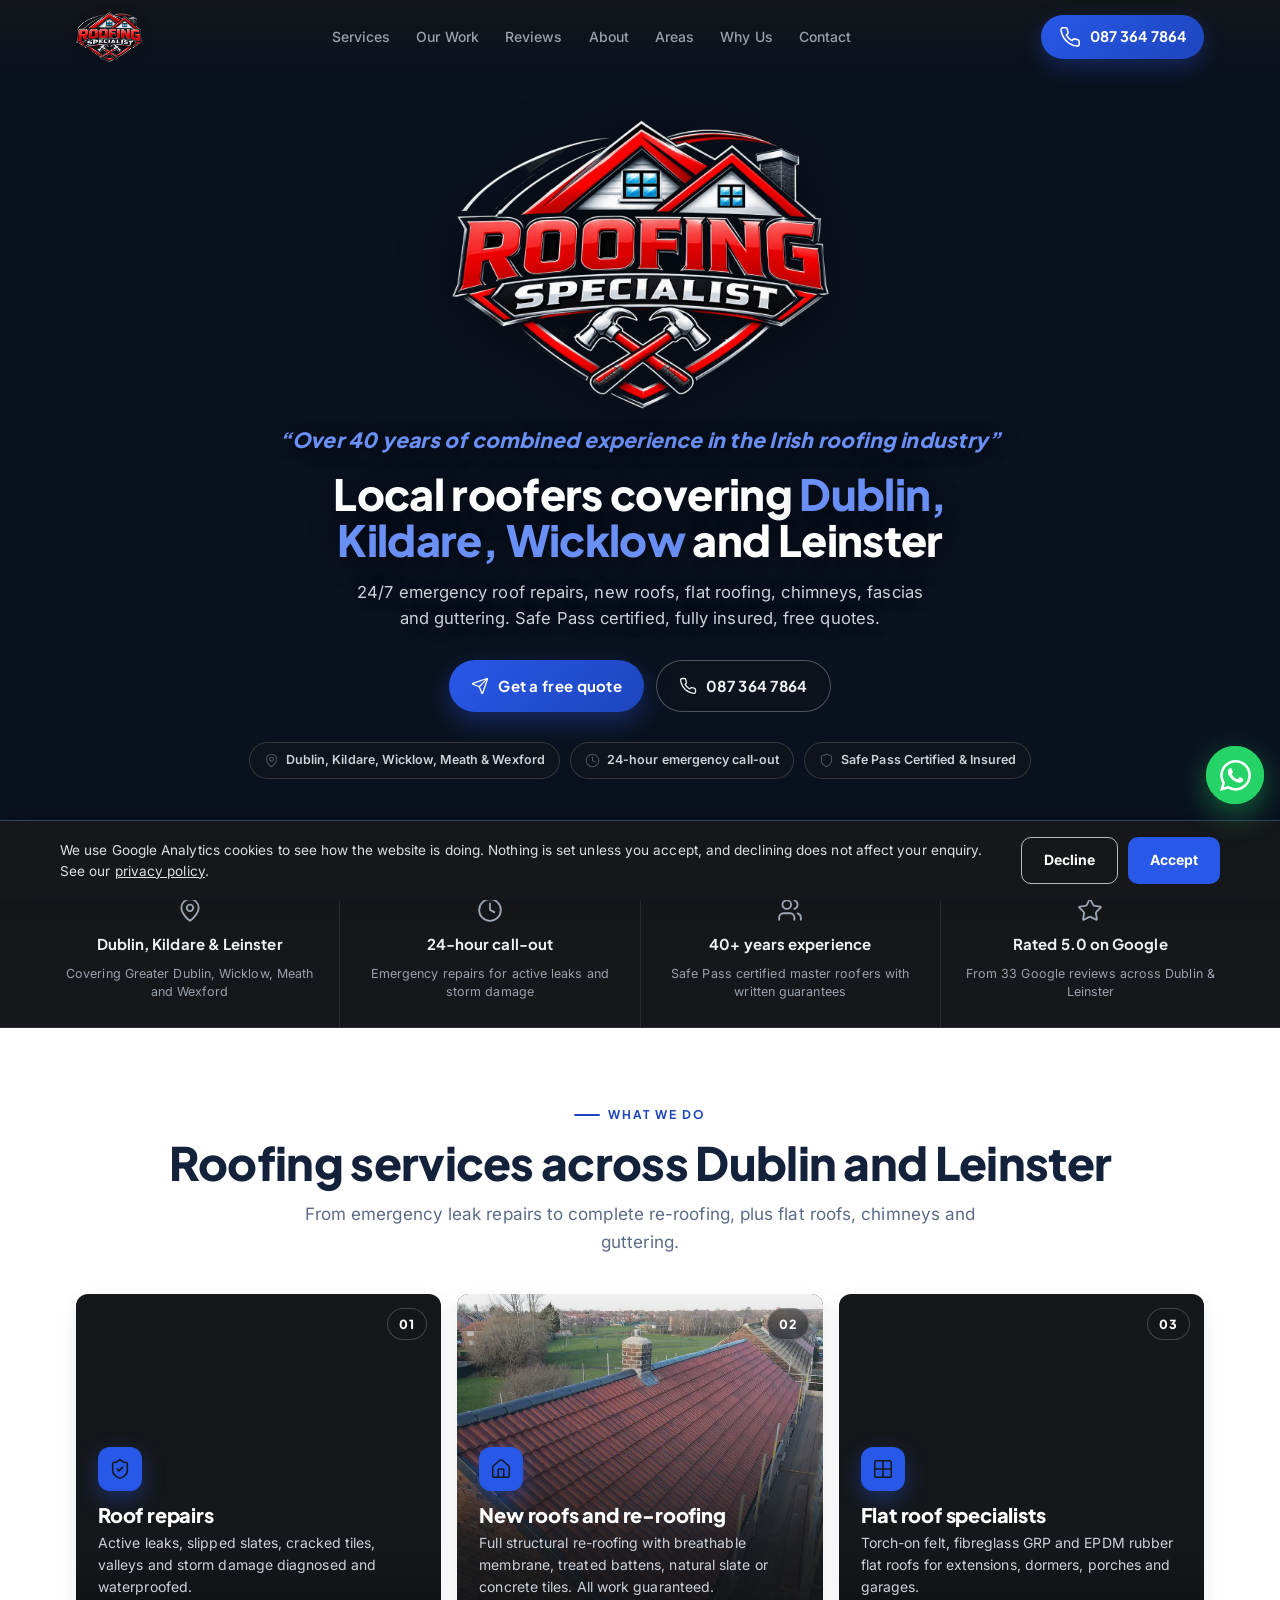
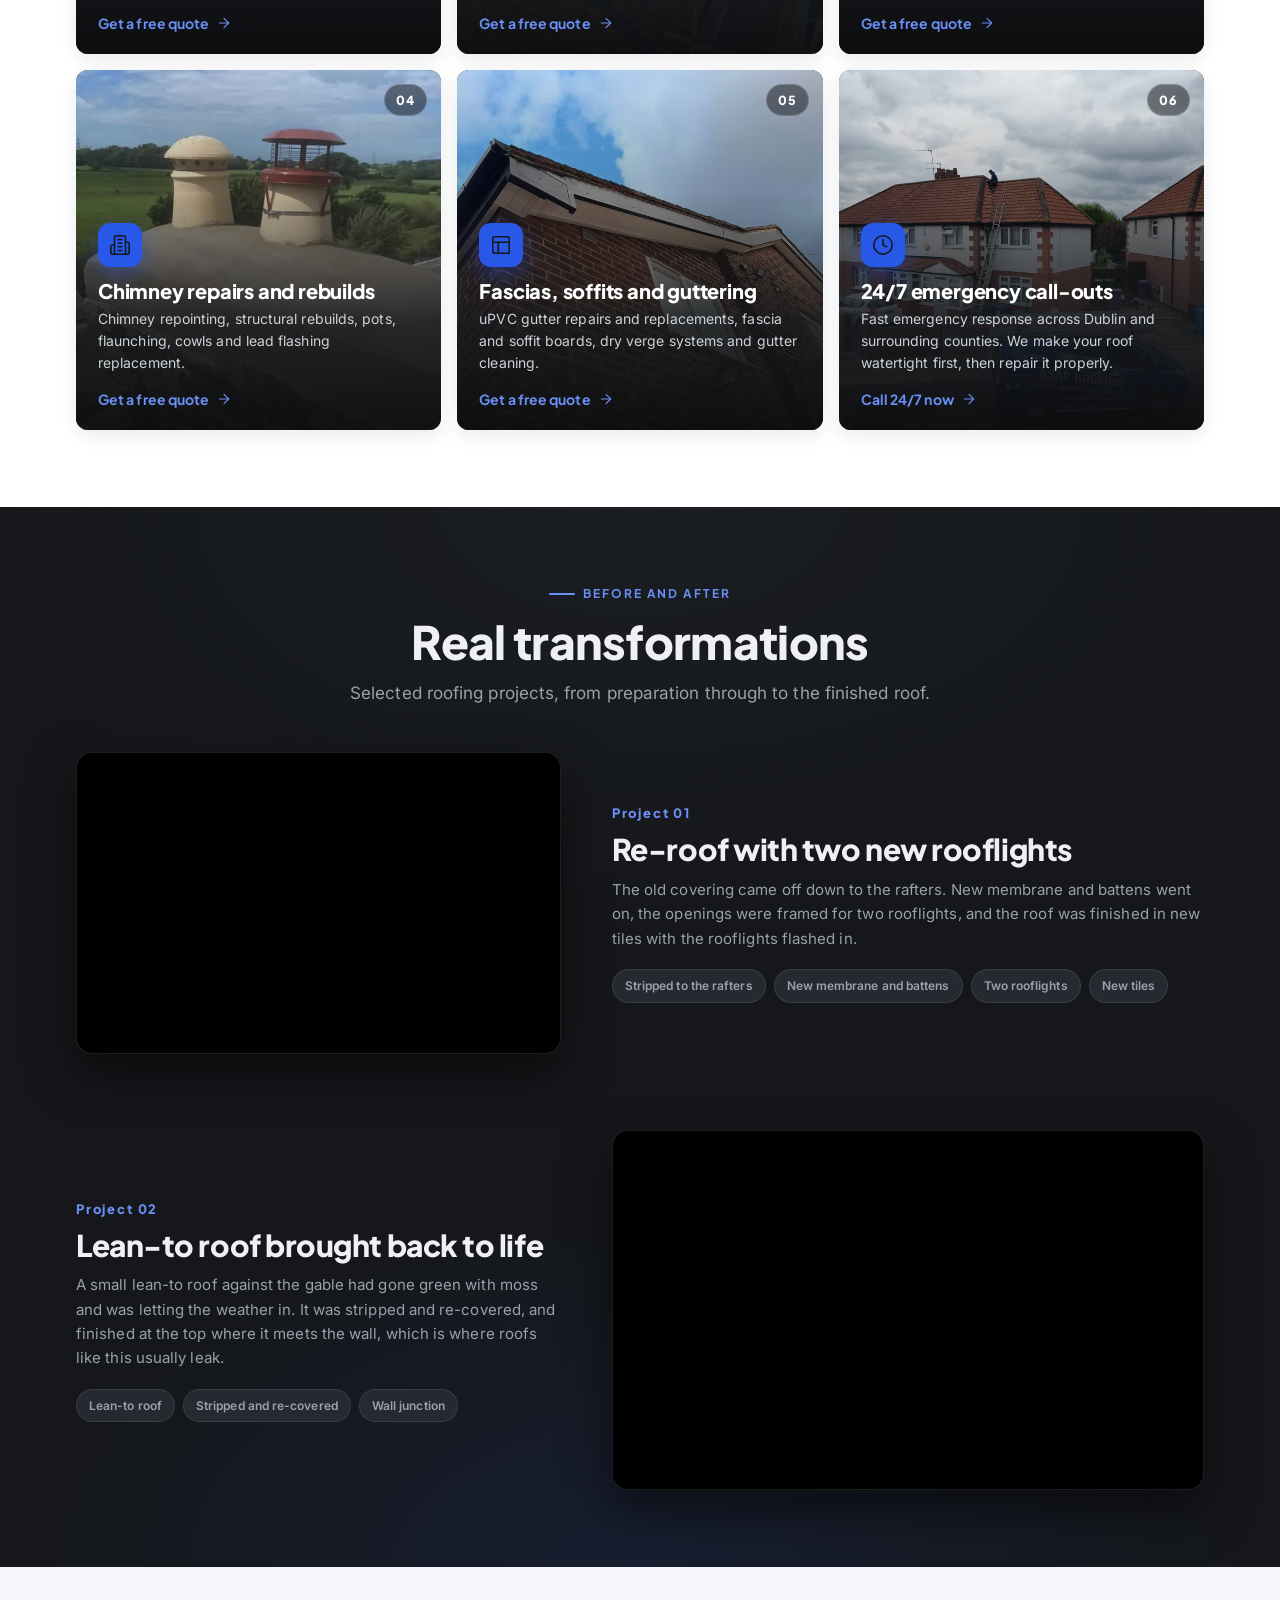
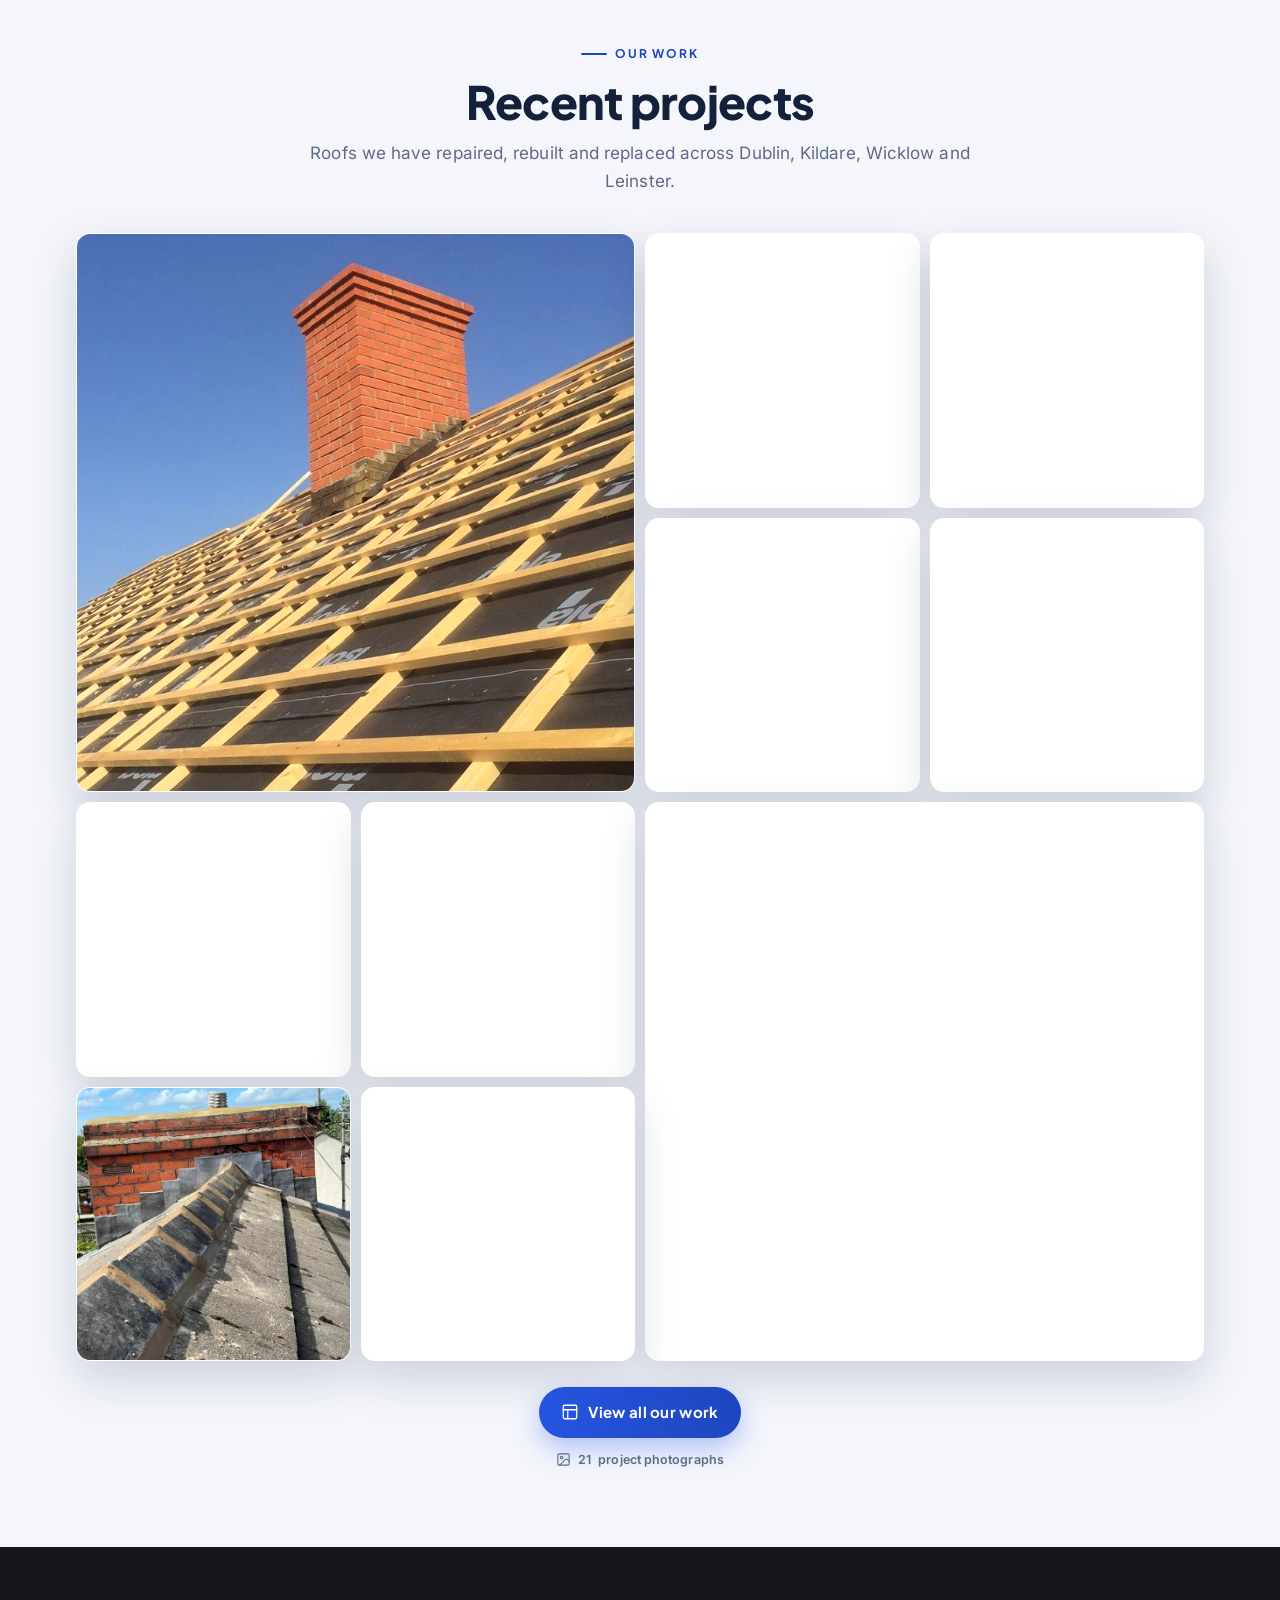
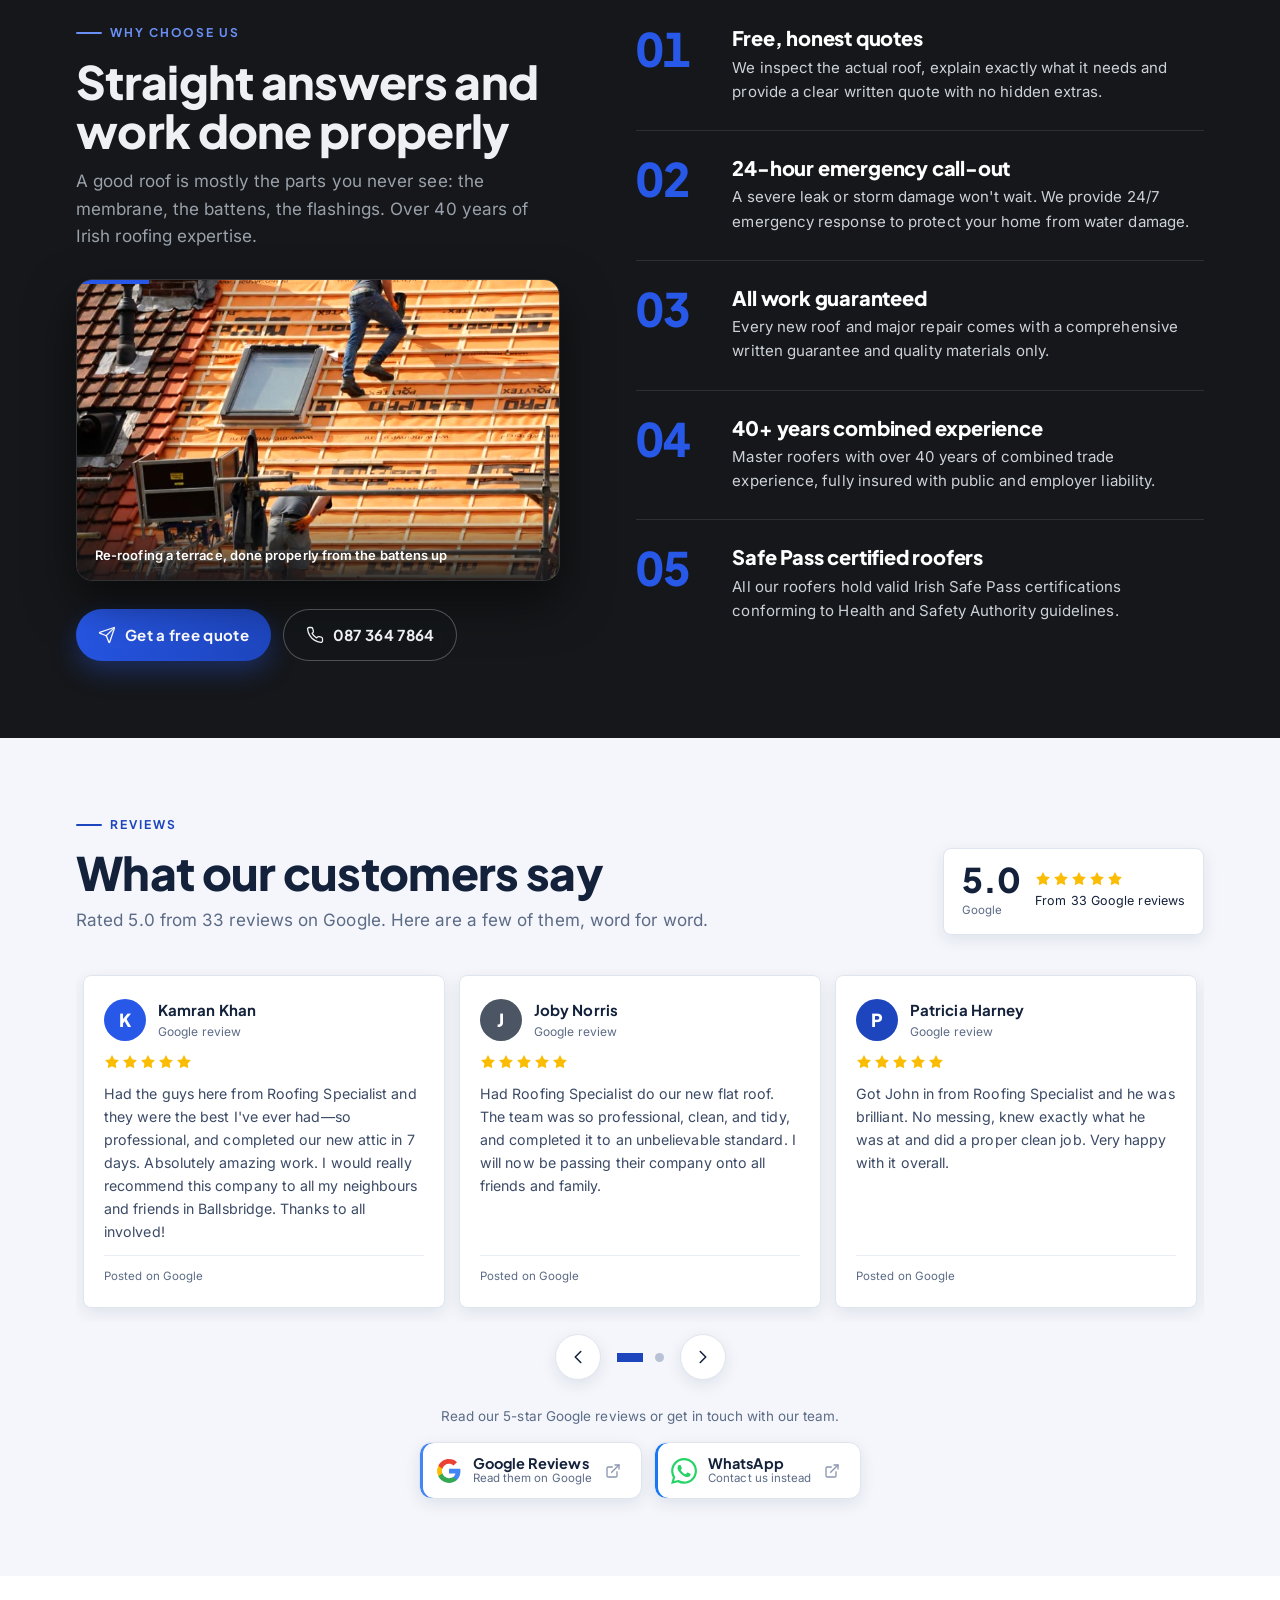
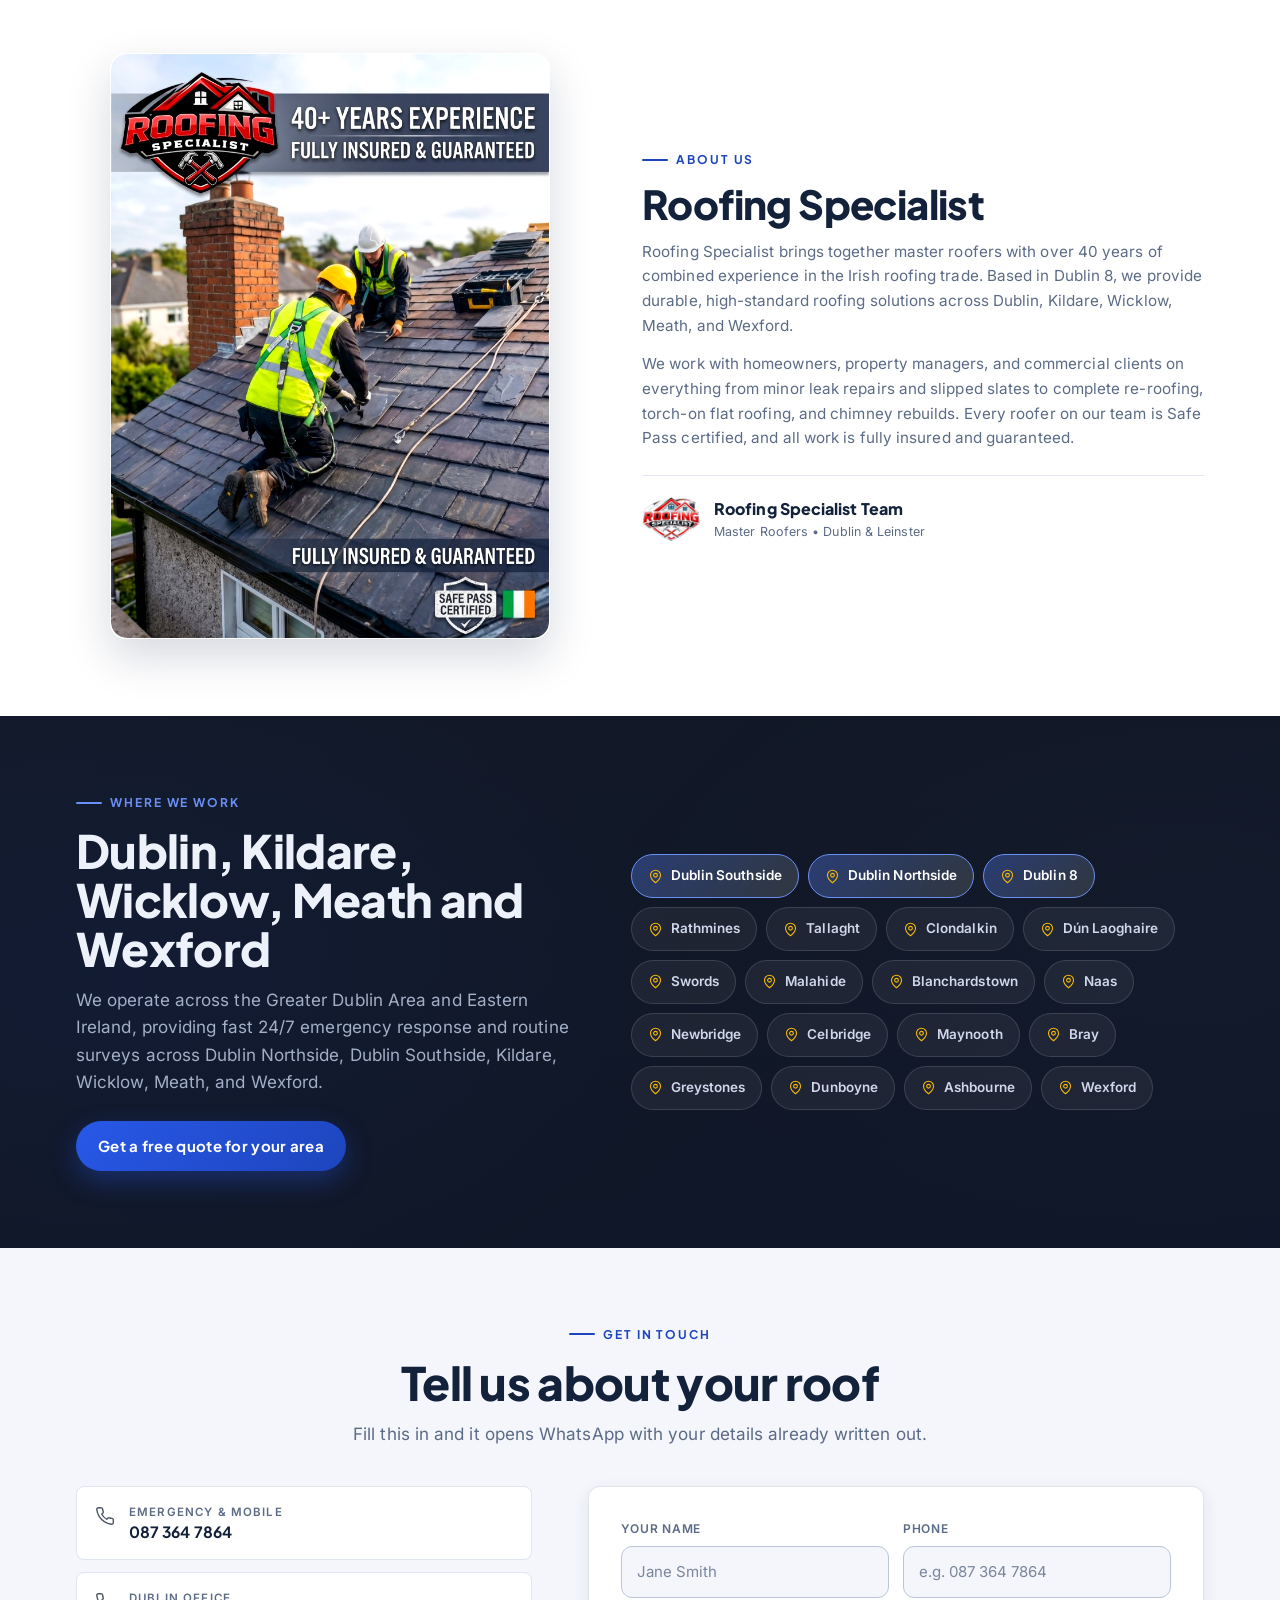
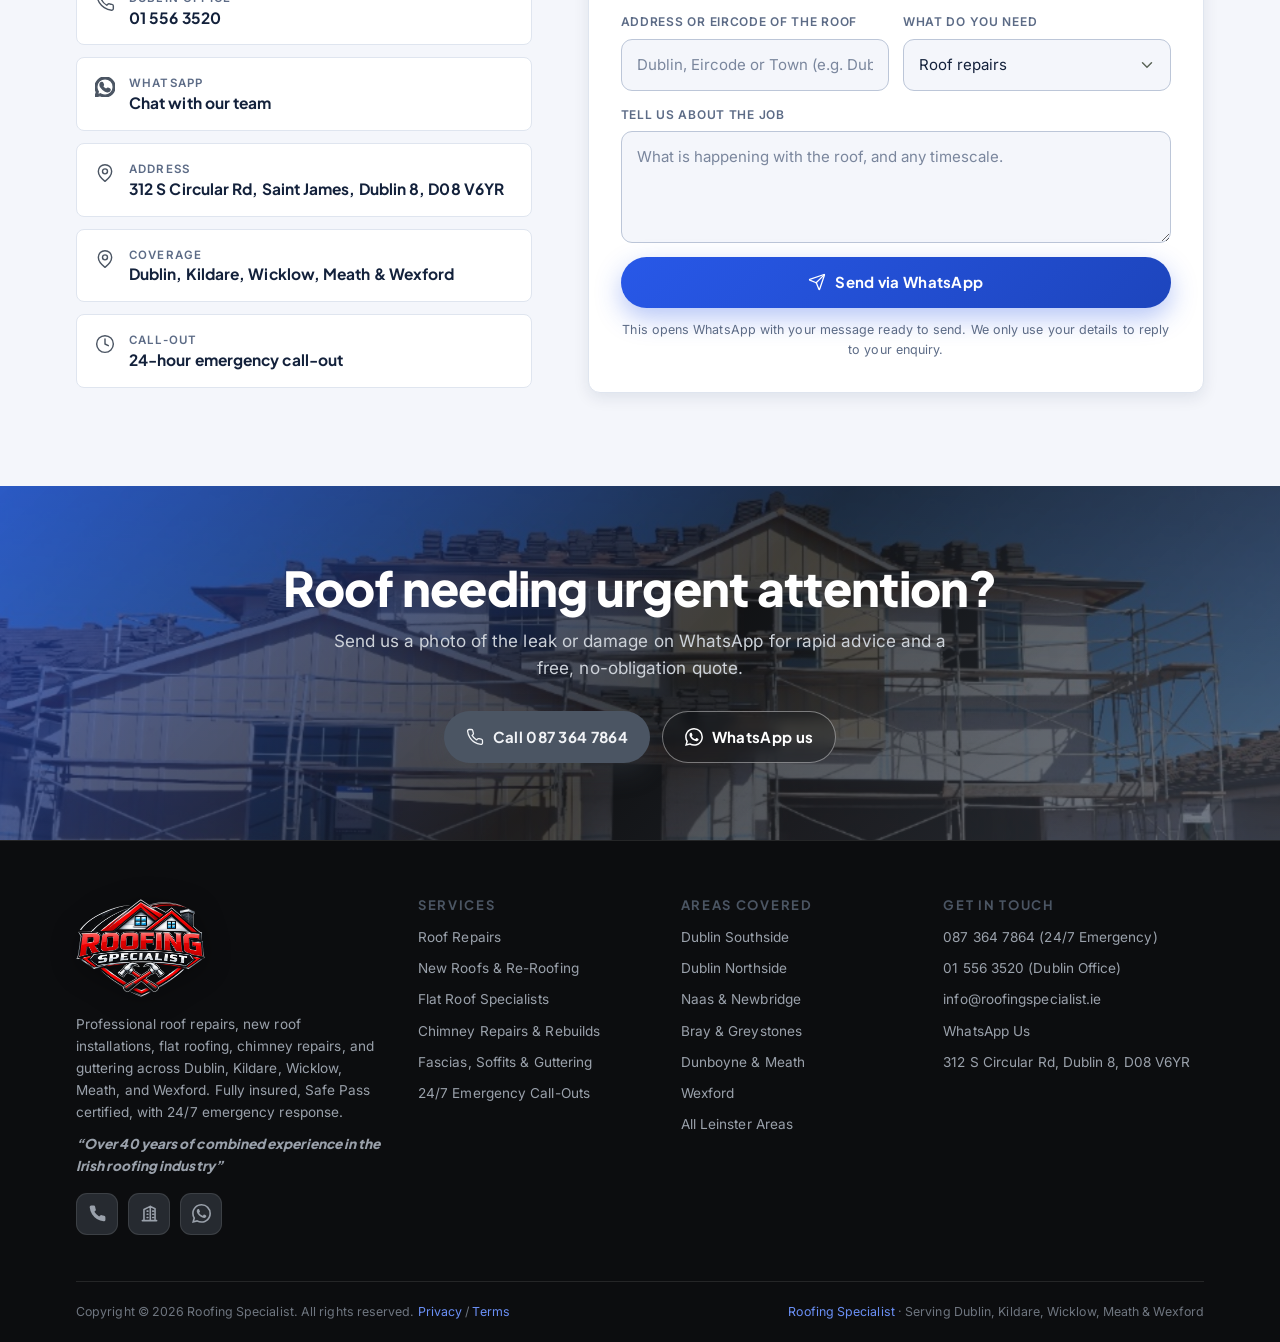
==== index.html @ b38e5191 "Add files via upload" ====
<html lang="en-IE"><head>
<meta charset="utf-8">
<meta name="viewport" content="width=device-width, initial-scale=1, viewport-fit=cover">
<title>Roofing Specialist Dublin | Roof Repairs, New & Flat Roofs</title>
<meta name="description" content="Roof repairs, new roofs, flat roofing, and chimneys across Dublin and Leinster. 40+ years experience, Safe Pass certified, free quotes. Call 087 364 7864.">
<meta name="robots" content="index, follow">
<meta name="theme-color" content="#15171A">
<meta name="google-site-verification" content="WDCz5H9_4LVRFk7VMN2KRgXYoC8ofV5WONyjoJEjgBU">
<link rel="canonical" href="https://roofingspecialist.ie/">
<link rel="icon" type="image/png" href="./images/logo.png">
<link rel="apple-touch-icon" href="./images/logo.png">
<link rel="preload" as="image" href="./images/logo.png" fetchpriority="high">
<meta property="og:type" content="website">
<meta property="og:site_name" content="Roofing Specialist">
<meta property="og:locale" content="en_IE">
<meta property="og:title" content="Roofing Specialist Dublin | Roof Repairs, New & Flat Roofs">
<meta property="og:description" content="Roof repairs, new roofs, flat roofing, and chimneys across Dublin and Leinster. 40+ years experience, Safe Pass certified, free quotes. Call 087 364 7864.">
<meta property="og:url" content="https://roofingspecialist.ie/">
<meta property="og:image" content="https://roofingspecialist.ie/images/drone-roof-check.jpg">
<meta property="og:image:width" content="1200">
<meta property="og:image:height" content="630">
<meta property="og:image:alt" content="Roofing Specialist roof inspection and drone roof check in Dublin">
<meta name="twitter:card" content="summary_large_image">
<meta name="twitter:title" content="Roofing Specialist Dublin | Roof Repairs, New & Flat Roofs">
<meta name="twitter:description" content="Roof repairs, new roofs, flat roofing, and chimneys across Dublin and Leinster. 40+ years experience, Safe Pass certified, free quotes. Call 087 364 7864.">
<meta name="twitter:image" content="https://roofingspecialist.ie/images/drone-roof-check.jpg">
<meta name="twitter:image:alt" content="Roofing Specialist roof inspection and drone roof check in Dublin">
<link rel="preconnect" href="https://fonts.googleapis.com">
<link rel="preconnect" href="https://fonts.gstatic.com" crossorigin="">
<link href="./styles/css2.css" rel="stylesheet">
<link rel="stylesheet" href="./styles/site.css">
<script type="application/ld+json">{"@context":"https://schema.org","@graph":[{"@type":"RoofingContractor","@id":"https://roofingspecialist.ie/#business","name":"Roofing Specialist","url":"https://roofingspecialist.ie/","telephone":"+353873647864","image":"https://roofingspecialist.ie/images/drone-roof-check.jpg","logo":"https://roofingspecialist.ie/images/logo.png","slogan":"Over 40 years of combined experience in the Irish roofing industry","address":{"@type":"PostalAddress","streetAddress":"312 S Circular Rd, Saint James","addressLocality":"Dublin 8","postalCode":"D08 V6YR","addressRegion":"Co. Dublin","addressCountry":"IE"},"geo":{"@type":"GeoCoordinates","latitude":"53.3344","longitude":"-6.2917"},"priceRange":"€€","areaServed":[{"@type":"City","name":"Dublin"},{"@type":"City","name":"Dublin Southside"},{"@type":"City","name":"Dublin Northside"},{"@type":"City","name":"Dublin 8"},{"@type":"City","name":"Rathmines"},{"@type":"City","name":"Tallaght"},{"@type":"City","name":"Clondalkin"},{"@type":"City","name":"Dún Laoghaire"},{"@type":"City","name":"Swords"},{"@type":"City","name":"Malahide"},{"@type":"City","name":"Blanchardstown"},{"@type":"City","name":"Naas"},{"@type":"City","name":"Newbridge"},{"@type":"City","name":"Celbridge"},{"@type":"City","name":"Maynooth"},{"@type":"City","name":"Leixlip"},{"@type":"City","name":"Bray"},{"@type":"City","name":"Greystones"},{"@type":"City","name":"Delgany"},{"@type":"City","name":"Dunboyne"},{"@type":"City","name":"Ashbourne"},{"@type":"City","name":"Wexford"},{"@type":"AdministrativeArea","name":"Leinster"}],"contactPoint":[{"@type":"ContactPoint","telephone":"+353873647864","contactType":"emergency service","areaServed":"IE","availableLanguage":"English"},{"@type":"ContactPoint","telephone":"+35315563520","contactType":"customer service","areaServed":"IE","availableLanguage":"English"}],"openingHours":"Mo-Su 00:00-23:59","aggregateRating":{"@type":"AggregateRating","ratingValue":"5.0","reviewCount":33,"bestRating":"5","worstRating":"1"},"hasOfferCatalog":{"@type":"OfferCatalog","name":"Roofing Services","itemListElement":[{"@type":"Offer","itemOffered":{"@type":"Service","name":"Roof Repairs","description":"24/7 emergency roof repairs, leak detection, slipped tiles and slates, storm damage repair across Dublin and Leinster."}},{"@type":"Offer","itemOffered":{"@type":"Service","name":"New Roofs & Re-Roofing","description":"Complete new roof installations and full re-roofing with breathable membrane, treated battens, slate, and tiles."}},{"@type":"Offer","itemOffered":{"@type":"Service","name":"Flat Roof Specialists","description":"Torch-on felt, fibreglass GRP, and EPDM rubber roofing for home extensions, dormers, porches, and garages."}},{"@type":"Offer","itemOffered":{"@type":"Service","name":"Chimney Repairs & Rebuilds","description":"Chimney stack repointing, structural rebuilds, flaunching, new pots, cowls, and lead flashing replacement."}},{"@type":"Offer","itemOffered":{"@type":"Service","name":"Fascias, Soffits & Guttering","description":"uPVC fascia and soffit replacement, gutter installation and repairs, downpipes, and dry verge systems."}},{"@type":"Offer","itemOffered":{"@type":"Service","name":"24/7 Emergency Roof Call-Outs","description":"Immediate rapid response for active roof leaks and severe storm damage across Dublin, Kildare, Wicklow, Meath, and Wexford."}}]}},{"@type":"WebSite","@id":"https://roofingspecialist.ie/#website","url":"https://roofingspecialist.ie/","name":"Roofing Specialist","publisher":{"@id":"https://roofingspecialist.ie/#business"}},{"@type":"WebPage","@id":"https://roofingspecialist.ie/#webpage","url":"https://roofingspecialist.ie/","name":"Roofing Specialist Dublin | Roof Repairs, New & Flat Roofs","isPartOf":{"@id":"https://roofingspecialist.ie/#website"},"about":{"@id":"https://roofingspecialist.ie/#business"},"inLanguage":"en-IE"}]}</script>
<style>.cc{position:fixed;left:0;right:0;bottom:0;z-index:90;background:var(--ink,#15171A);color:#fff;border-top:1px solid rgba(106,143,245,.32);box-shadow:0 -10px 30px rgba(8,15,26,.35);padding:16px 20px calc(16px + env(safe-area-inset-bottom))}.cc[hidden]{display:none!important}.cc-in{max-width:1160px;margin-inline:auto;display:flex;align-items:center;gap:16px 22px;flex-wrap:wrap}.cc p{color:rgba(255,255,255,.86);font-size:13.6px;line-height:1.55;flex:1 1 320px;margin:0}.cc a{color:inherit;text-decoration:underline}.cc-btns{display:flex;gap:10px;flex:0 0 auto}.cc-btn{font:inherit;font-weight:700;font-size:14px;padding:11px 22px;min-height:44px;border-radius:10px;cursor:pointer;white-space:nowrap;border:0}.cc-yes{background:var(--brand,#2858E8);color:#fff}.cc-no{background:transparent;color:#fff;border:1.5px solid rgba(255,255,255,.7)}.cc-btn:focus-visible{outline:2px solid var(--brand-lt,#6A8FF5);outline-offset:2px}body.cc-open .wa{bottom:calc(var(--cc-h,120px) + 16px)}@media(max-width:600px){.cc-btns{width:100%}.cc-btn{flex:1 1 0}}</style></head>
<body>

<header class="nav solid" id="nav">
  <div class="nav-in">
    <a class="brand" href="./index.html" aria-label="Roofing Specialist home">
      <span class="logo-mark" style="background-image:url('./images/logo.png')" role="img" aria-label="Roofing Specialist logo"></span>
    </a>
    <nav class="nav-links" aria-label="Primary">
      <a href="#services">Services</a>
      <a href="#gallery">Our Work</a>
      <a href="#reviews">Reviews</a>
      <a href="#about">About</a>
      <a href="#areas">Areas</a>
      <a href="#why-us">Why Us</a>
      <a href="#contact">Contact</a>
    </nav>
    <div class="nav-cta">
      <a class="nav-call" href="tel:+353873647864" data-track="call"><svg class="icon" viewBox="0 0 24 24" aria-hidden="true"><path d="M22 16.92v3a2 2 0 0 1-2.18 2 19.79 19.79 0 0 1-8.63-3.07 19.5 19.5 0 0 1-6-6 19.79 19.79 0 0 1-3.07-8.67A2 2 0 0 1 4.11 2h3a2 2 0 0 1 2 1.72 12.84 12.84 0 0 0 .7 2.81 2 2 0 0 1-.45 2.11L8.09 9.91a16 16 0 0 0 6 6l1.27-1.27a2 2 0 0 1 2.11-.45 12.84 12.84 0 0 0 2.81.7A2 2 0 0 1 22 16.92z" /></svg><span class="lbl">087 364 7864</span></a>
      <button class="burger" id="burger" aria-label="Open menu" aria-expanded="false"><svg class="icon" viewBox="0 0 24 24" aria-hidden="true"><path d="M4 6h16" /><path d="M4 12h16" /><path d="M4 18h16" /></svg></button>
    </div>
  </div>
</header>

<div class="drawer" id="drawer" role="dialog" aria-modal="true" aria-label="Menu">
  <div class="drawer-top">
    <a class="brand" href="./index.html"><span class="logo-mark" style="background-image:url('./images/logo.png')" aria-hidden="true"></span></a>
    <button class="burger" id="closeDrawer" aria-label="Close menu" style="display:flex"><svg class="icon" viewBox="0 0 24 24" aria-hidden="true"><path d="M18 6 6 18" /><path d="m6 6 12 12" /></svg></button>
  </div>
  <nav aria-label="Mobile">
    <a href="#services">Services <svg class="icon" viewBox="0 0 24 24" aria-hidden="true"><path d="M5 12h14" /><path d="m12 5 7 7-7 7" /></svg></a>
    <a href="#gallery">Our Work <svg class="icon" viewBox="0 0 24 24" aria-hidden="true"><path d="M5 12h14" /><path d="m12 5 7 7-7 7" /></svg></a>
    <a href="#reviews">Reviews <svg class="icon" viewBox="0 0 24 24" aria-hidden="true"><path d="M5 12h14" /><path d="m12 5 7 7-7 7" /></svg></a>
    <a href="#about">About <svg class="icon" viewBox="0 0 24 24" aria-hidden="true"><path d="M5 12h14" /><path d="m12 5 7 7-7 7" /></svg></a>
    <a href="#areas">Areas <svg class="icon" viewBox="0 0 24 24" aria-hidden="true"><path d="M5 12h14" /><path d="m12 5 7 7-7 7" /></svg></a>
    <a href="#why-us">Why Us <svg class="icon" viewBox="0 0 24 24" aria-hidden="true"><path d="M5 12h14" /><path d="m12 5 7 7-7 7" /></svg></a>
    <a href="#contact">Contact <svg class="icon" viewBox="0 0 24 24" aria-hidden="true"><path d="M5 12h14" /><path d="m12 5 7 7-7 7" /></svg></a>
  </nav>
  <div class="drawer-foot">
    <a class="btn btn-primary btn-block" href="tel:+353873647864" data-track="call"><svg class="icon" viewBox="0 0 24 24" aria-hidden="true"><path d="M22 16.92v3a2 2 0 0 1-2.18 2 19.79 19.79 0 0 1-8.63-3.07 19.5 19.5 0 0 1-6-6 19.79 19.79 0 0 1-3.07-8.67A2 2 0 0 1 4.11 2h3a2 2 0 0 1 2 1.72 12.84 12.84 0 0 0 .7 2.81 2 2 0 0 1-.45 2.11L8.09 9.91a16 16 0 0 0 6 6l1.27-1.27a2 2 0 0 1 2.11-.45 12.84 12.84 0 0 0 2.81.7A2 2 0 0 1 22 16.92z" /></svg>Call 087 364 7864</a>
    <a class="btn btn-ghost btn-block" href="https://wa.me/353873647864?text=Hi%2C%20I%20found%20you%20on%20roofingspecialist.ie%20and%20would%20like%20a%20quote." target="_blank" rel="noopener">Message on WhatsApp</a>
  </div>
</div>

<section class="hero s-dark" id="top">

  <div class="hero-media" id="heroMedia">
    <video id="heroVideo" class="hero-video" src="./images/hero-video-main.mp4" autoplay loop muted playsinline preload="auto" aria-label="Roofing Specialist roof inspection in Dublin" style="position: absolute; inset: 0; width: 100%; height: 100%; object-fit: cover; object-position: center; z-index: 0; opacity: 1; display: block; background-color: #0b1220;">
      <source src="./images/hero-video-main.mp4" type="video/mp4">
    </video>
  </div>
  <div class="hero-scrim"></div>

  <div class="hero-in">
    <span class="hero-logo logo-mark" style="background-image:url('./images/logo.png')" role="img" aria-label="Roofing Specialist"></span>
    <p class="hero-slogan">“Over 40 years of combined experience in the Irish roofing industry”</p>
    <h1>Local roofers covering <em>Dublin, Kildare, Wicklow</em> and Leinster</h1>
    <p class="hero-sub">24/7 emergency roof repairs, new roofs, flat roofing, chimneys, fascias and guttering. Safe Pass certified, fully insured, free quotes.</p>
    <div class="hero-btns">
      <a class="btn btn-primary" href="#contact">
        <svg class="icon" viewBox="0 0 24 24"><path d="M14.536 21.686a.5.5 0 0 0 .937-.024l6.5-19a.496.496 0 0 0-.635-.635l-19 6.5a.5.5 0 0 0-.024.937l7.93 3.18a2 2 0 0 1 1.112 1.11z" /><path d="m21.854 2.147-10.94 10.939" /></svg>
        Get a free quote
      </a>
      <a class="btn btn-ghost" href="tel:+353873647864" data-track="call">
        <svg class="icon" viewBox="0 0 24 24"><path d="M22 16.92v3a2 2 0 0 1-2.18 2 19.79 19.79 0 0 1-8.63-3.07 19.5 19.5 0 0 1-6-6 19.79 19.79 0 0 1-3.07-8.67A2 2 0 0 1 4.11 2h3a2 2 0 0 1 2 1.72 12.84 12.84 0 0 0 .7 2.81 2 2 0 0 1-.45 2.11L8.09 9.91a16 16 0 0 0 6 6l1.27-1.27a2 2 0 0 1 2.11-.45 12.84 12.84 0 0 0 2.81.7A2 2 0 0 1 22 16.92z" /></svg>
        087 364 7864
      </a>
    </div>
    <div class="hero-strip">
      <span class="hero-chip"><svg class="icon" viewBox="0 0 24 24"><path d="M20 10c0 6-8 12-8 12s-8-6-8-12a8 8 0 0 1 16 0Z" /><circle cx="12" cy="10" r="3" /></svg>Dublin, Kildare, Wicklow, Meath & Wexford</span>
      <span class="hero-chip"><svg class="icon" viewBox="0 0 24 24"><circle cx="12" cy="12" r="10" /><path d="M12 6v6l4 2" /></svg>24-hour emergency call-out</span>
      <span class="hero-chip opt"><svg class="icon" viewBox="0 0 24 24"><path d="M12 22s8-4 8-10V5l-8-3-8 3v7c0 6 8 10 8 10z" /></svg>Safe Pass Certified & Insured</span>
    </div>
  </div>
</section>

<section class="trust s-dark">
  <div class="wrap" style="padding-inline:0">
    <div class="trust-grid">
      <div class="trust-item">
        <svg class="icon" viewBox="0 0 24 24"><path d="M20 10c0 6-8 12-8 12s-8-6-8-12a8 8 0 0 1 16 0Z" /><circle cx="12" cy="10" r="3" /></svg>
        <b>Dublin, Kildare & Leinster</b><span>Covering Greater Dublin, Wicklow, Meath and Wexford</span>
      </div>
      <div class="trust-item">
        <svg class="icon" viewBox="0 0 24 24"><circle cx="12" cy="12" r="10" /><path d="M12 6v6l4 2" /></svg>
        <b>24-hour call-out</b><span>Emergency repairs for active leaks and storm damage</span>
      </div>
      <div class="trust-item">
        <svg class="icon" viewBox="0 0 24 24"><path d="M16 21v-2a4 4 0 0 0-4-4H6a4 4 0 0 0-4 4v2" /><circle cx="9" cy="7" r="4" /><path d="M22 21v-2a4 4 0 0 0-3-3.87" /><path d="M16 3.13a4 4 0 0 1 0 7.75" /></svg>
        <b>40+ years experience</b><span>Safe Pass certified master roofers with written guarantees</span>
      </div>
      <div class="trust-item">
        <svg class="icon" viewBox="0 0 24 24"><path d="M11.525 2.295a.53.53 0 0 1 .95 0l2.31 4.679a2.123 2.123 0 0 0 1.595 1.16l5.166.756a.53.53 0 0 1 .294.904l-3.736 3.638a2.123 2.123 0 0 0-.611 1.878l.882 5.14a.53.53 0 0 1-.771.56l-4.618-2.428a2.122 2.122 0 0 0-1.973 0L6.396 21.01a.53.53 0 0 1-.77-.56l.881-5.139a2.122 2.122 0 0 0-.611-1.879L2.16 9.795a.53.53 0 0 1 .294-.906l5.165-.755a2.122 2.122 0 0 0 1.597-1.16z" /></svg>
        <b>Rated 5.0 on Google</b><span>From 33 Google reviews across Dublin & Leinster</span>
      </div>
    </div>
  </div>
</section>

<style>
.svc-grid{gap:16px}
.svc.svc-photo{padding:0;border:0;border-radius:var(--r-lg);background:var(--ink);min-height:360px;display:flex;flex-direction:column;justify-content:flex-end;isolation:isolate;box-shadow:var(--sh)}
.svc-photo .svc-bg{position:absolute;inset:0;z-index:-2;background-size:cover;background-position:center;transform:scale(1.02);transition:transform .8s cubic-bezier(.2,.7,.2,1)}
.svc-photo::after{content:"";position:absolute;inset:0;z-index:-1;background:linear-gradient(180deg,rgba(var(--ink-rgb),.06) 0%,rgba(var(--ink-rgb),.30) 34%,rgba(var(--ink-rgb),.90) 70%,rgba(var(--ink-deep-rgb),.97) 100%)}
.svc-photo::before{height:3px;background:var(--brand);z-index:1}
.svc.svc-photo:hover{background:var(--ink);transform:translateY(-5px);box-shadow:var(--sh-lg)}
.svc-photo:hover .svc-bg{transform:scale(1.09)}
.svc-body{padding:22px 22px 20px}
.svc-photo .svc-ico{background:var(--brand);background-image:none;border:0;color:var(--ink);box-shadow:0 8px 22px rgba(var(--brand-rgb),.38);margin-bottom:13px}
.svc-photo h3{color:#fff;font-size:20px;letter-spacing:-.01em;margin-bottom:7px}
.svc-photo p{color:var(--on-ink-2);font-size:14px;line-height:1.55}
.svc-num{position:absolute;top:14px;right:14px;z-index:1;font-family:var(--font-display);font-weight:800;font-size:12.5px;letter-spacing:.08em;color:#fff;background:rgba(var(--ink-rgb),.5);-webkit-backdrop-filter:blur(6px);backdrop-filter:blur(6px);border:1px solid rgba(255,255,255,.2);border-radius:999px;padding:5px 11px}
.svc-go{display:inline-flex;align-items:center;gap:7px;margin-top:14px;font-family:var(--font-display);font-weight:700;font-size:14px;color:var(--brand-lt)}
.svc-go::after{content:"";position:absolute;inset:0;z-index:2}
.svc-go .icon{width:16px;height:16px;transition:transform .25s ease}
.svc-photo:hover .svc-go .icon{transform:translateX(5px)}
.svc-go:focus-visible{outline:none}
.svc-go:focus-visible::after{outline:3px solid var(--brand);outline-offset:-3px;border-radius:var(--r-lg)}
@media(max-width:680px){
  .svc-grid{gap:9px}
  .svc.svc-photo{min-height:210px;border-radius:12px}
  .svc-body{padding:13px 12px 13px}
  .svc-photo .svc-ico{width:34px;height:34px;border-radius:10px;margin-bottom:8px}
  .svc-photo .svc-ico .icon{width:17px;height:17px}
  .svc-photo h3{font-size:14.8px;line-height:1.16;margin-bottom:5px}
  .svc-photo p{display:none}
  .svc-num{top:9px;right:9px;font-size:10.5px;padding:3px 8px}
  .svc-go{margin-top:8px;font-size:12.4px}
}
</style>
<section class="sec s-light" id="services">
  <div class="wrap">
    <div class="center rv in" style="transition-delay: 0ms;">
      <span class="eyebrow">What we do</span>
      <h2 class="title">Roofing services across Dublin and Leinster</h2>
      <p class="lede">From emergency leak repairs to complete re-roofing, plus flat roofs, chimneys and guttering.</p>
    </div>
    <div class="svc-grid">
      <article class="svc svc-photo rv in" style="transition-delay: 60ms;">
        <img class="svc-bg" src="./images/svc1.webp" width="760" height="724" loading="lazy" decoding="async" alt="A roofer replacing tiles on a concrete tiled roof">
        <span class="svc-num">01</span>
        <div class="svc-body">
          <div class="svc-ico"><svg class="icon" viewBox="0 0 24 24"><path d="M20 13c0 5-3.5 7.5-7.66 8.95a1 1 0 0 1-.67-.01C7.5 20.5 4 18 4 13V6a1 1 0 0 1 1-1c2 0 4.5-1.2 6.24-2.72a1.17 1.17 0 0 1 1.52 0C14.51 3.81 17 5 19 5a1 1 0 0 1 1 1z" /><path d="m9 12 2 2 4-4" /></svg></div>
          <h3>Roof repairs</h3>
          <p>Active leaks, slipped slates, cracked tiles, valleys and storm damage diagnosed and waterproofed.</p>
          <a class="svc-go" href="#contact" aria-label="Get a quote for roof repairs">Get a free quote <svg class="icon" viewBox="0 0 24 24" aria-hidden="true"><path d="M5 12h14" /><path d="m12 5 7 7-7 7" /></svg></a>
        </div>
      </article>
      <article class="svc svc-photo rv in" style="transition-delay: 120ms;">
        <img class="svc-bg" src="./images/svc2.webp" width="760" height="724" loading="lazy" decoding="async" alt="A newly tiled red roof with scaffolding along the eaves">
        <span class="svc-num">02</span>
        <div class="svc-body">
          <div class="svc-ico"><svg class="icon" viewBox="0 0 24 24"><path d="M15 21v-8a1 1 0 0 0-1-1h-4a1 1 0 0 0-1 1v8" /><path d="M3 10a2 2 0 0 1 .709-1.528l7-5.999a2 2 0 0 1 2.582 0l7 5.999A2 2 0 0 1 21 10v9a2 2 0 0 1-2 2H5a2 2 0 0 1-2-2z" /></svg></div>
          <h3>New roofs and re-roofing</h3>
          <p>Full structural re-roofing with breathable membrane, treated battens, natural slate or concrete tiles. All work guaranteed.</p>
          <a class="svc-go" href="#contact" aria-label="Get a quote for new roofs and re-roofing">Get a free quote <svg class="icon" viewBox="0 0 24 24" aria-hidden="true"><path d="M5 12h14" /><path d="m12 5 7 7-7 7" /></svg></a>
        </div>
      </article>
      <article class="svc svc-photo rv in" style="transition-delay: 180ms;">
        <img class="svc-bg" src="./images/svc3.webp" width="760" height="650" loading="lazy" decoding="async" alt="A new grey flat roof beside a tiled lean-to, seen from the roof edge">
        <span class="svc-num">03</span>
        <div class="svc-body">
          <div class="svc-ico"><svg class="icon" viewBox="0 0 24 24"><rect x="3" y="3" width="18" height="18" rx="2" /><path d="M12 3v18" /><path d="M3 12h18" /></svg></div>
          <h3>Flat roof specialists</h3>
          <p>Torch-on felt, fibreglass GRP and EPDM rubber flat roofs for extensions, dormers, porches and garages.</p>
          <a class="svc-go" href="#contact" aria-label="Get a quote for flat roofing">Get a free quote <svg class="icon" viewBox="0 0 24 24" aria-hidden="true"><path d="M5 12h14" /><path d="m12 5 7 7-7 7" /></svg></a>
        </div>
      </article>
      <article class="svc svc-photo rv in" style="transition-delay: 0ms;">
        <img class="svc-bg" src="./images/svc4.webp" width="760" height="724" loading="lazy" decoding="async" alt="A chimney stack with new flaunching and two new pots">
        <span class="svc-num">04</span>
        <div class="svc-body">
          <div class="svc-ico"><svg class="icon" viewBox="0 0 24 24"><path d="M6 22V4a2 2 0 0 1 2-2h8a2 2 0 0 1 2 2v18Z" /><path d="M6 12H4a2 2 0 0 0-2 2v6a2 2 0 0 0 2 2h2" /><path d="M18 9h2a2 2 0 0 1 2 2v9a2 2 0 0 1-2 2h-2" /><path d="M10 6h4" /><path d="M10 10h4" /><path d="M10 14h4" /><path d="M10 18h4" /></svg></div>
          <h3>Chimney repairs and rebuilds</h3>
          <p>Chimney repointing, structural rebuilds, pots, flaunching, cowls and lead flashing replacement.</p>
          <a class="svc-go" href="#contact" aria-label="Get a quote for chimney repairs and rebuilds">Get a free quote <svg class="icon" viewBox="0 0 24 24" aria-hidden="true"><path d="M5 12h14" /><path d="m12 5 7 7-7 7" /></svg></a>
        </div>
      </article>
      <article class="svc svc-photo rv in" style="transition-delay: 60ms;">
        <img class="svc-bg" src="./images/svc5.webp" width="760" height="696" loading="lazy" decoding="async" alt="A brick gable end with new black fascia and white soffit">
        <span class="svc-num">05</span>
        <div class="svc-body">
          <div class="svc-ico"><svg class="icon" viewBox="0 0 24 24"><rect width="18" height="18" x="3" y="3" rx="2" /><path d="M3 9h18" /><path d="M9 21V9" /></svg></div>
          <h3>Fascias, soffits and guttering</h3>
          <p>uPVC gutter repairs and replacements, fascia and soffit boards, dry verge systems and gutter cleaning.</p>
          <a class="svc-go" href="#contact" aria-label="Get a quote for fascias, soffits and guttering">Get a free quote <svg class="icon" viewBox="0 0 24 24" aria-hidden="true"><path d="M5 12h14" /><path d="m12 5 7 7-7 7" /></svg></a>
        </div>
      </article>
      <article class="svc svc-photo rv in" style="transition-delay: 120ms;">
        <img class="svc-bg" src="./images/svc6.webp" width="760" height="724" loading="lazy" decoding="async" alt="A roofer on a semi-detached roof with the Roofing Specialist service vehicle on site">
        <span class="svc-num">06</span>
        <div class="svc-body">
          <div class="svc-ico"><svg class="icon" viewBox="0 0 24 24"><circle cx="12" cy="12" r="10" /><path d="M12 6v6l4 2" /></svg></div>
          <h3>24/7 emergency call-outs</h3>
          <p>Fast emergency response across Dublin and surrounding counties. We make your roof watertight first, then repair it properly.</p>
          <a class="svc-go" href="tel:+353873647864" aria-label="Call 24/7 for emergency roofing repairs">Call 24/7 now <svg class="icon" viewBox="0 0 24 24" aria-hidden="true"><path d="M5 12h14" /><path d="m12 5 7 7-7 7" /></svg></a>
        </div>
      </article>
    </div>
  </div>
</section>

<style>

.zig-media video.t-wide{aspect-ratio:4/3}

.s-brand{--bg:#16181C}

.hero-logo{
  aspect-ratio:1024/780;
  background-color:transparent;
  background-size:contain;
  background-repeat:no-repeat;
  background-position:center;
  padding:0;
  border:0;
  border-radius:0;
  box-shadow:none;
  filter:drop-shadow(0 10px 28px rgba(0,0,0,.6));
}

.hero-slogan{font-family:var(--font-display);font-weight:800;font-style:italic;font-size:clamp(16px,2.3vw,21px);letter-spacing:.01em;color:var(--brand-lt);margin:6px 0 14px;text-shadow:0 2px 18px rgba(0,0,0,.6)}
@media(max-width:680px){.hero-slogan{margin:4px 0 10px}}
.foot-slogan{font-family:var(--font-display);font-weight:800;font-style:italic;color:var(--brand-lt);margin-top:10px}

.brand .logo-mark{
  width:66px;
  height:50px;
  background-color:transparent;
  background-size:contain;
  background-repeat:no-repeat;
  background-position:center;
  padding:0;
  border:0;
  border-radius:0;
  box-shadow:none;
  filter:drop-shadow(0 2px 6px rgba(0,0,0,.4));
}
.foot-brand .logo-mark{
  width:130px;
  height:98px;
  background-color:transparent;
  background-size:contain;
  background-repeat:no-repeat;
  background-position:center left;
  padding:0;
  border:0;
  border-radius:0;
  box-shadow:none;
  margin-bottom:16px;
  filter:drop-shadow(0 4px 14px rgba(0,0,0,.45));
}
.about-sign .logo-mark{
  width:58px;
  height:44px;
  background-color:transparent;
  background-size:contain;
  background-repeat:no-repeat;
  background-position:center;
  padding:0;
  border:0;
  box-shadow:none;
}
@media(max-width:680px){
  .brand .logo-mark{width:54px;height:40px;padding:0}
  .foot-brand .logo-mark{width:110px;height:84px;padding:0}
}
</style>

<section class="sec trans s-dark" id="transformations">
  <div class="wrap">
    <div class="center rv in" style="transition-delay: 180ms;">
      <span class="eyebrow">Before and after</span>
      <h2 class="title">Real transformations</h2>
      <p class="lede">Selected roofing projects, from preparation through to the finished roof.</p>
    </div>
    <div class="zig">

      <article class="zig-row rv in" style="transition-delay: 0ms;">
        <div class="zig-media">
          <video src="./images/t1.mp4" loop muted playsinline preload="none" style="width: 100%; height: 100%; object-fit: cover; object-position: center center; display: block; filter: contrast(1.06) saturate(1.08) brightness(1.02); image-rendering: -webkit-optimize-contrast; border-radius: inherit;" aria-label="Re-roof with two new rooflights video">
            <source src="./images/t1.mp4" type="video/mp4">
          </video>
        </div>
        <div class="zig-copy">
          <span class="num">Project 01</span>
          <h3>Re-roof with two new rooflights</h3>
          <p>The old covering came off down to the rafters. New membrane and battens went on, the openings were framed for two rooflights, and the roof was finished in new tiles with the rooflights flashed in.</p>
          <div class="zig-tags"><span>Stripped to the rafters</span><span>New membrane and battens</span><span>Two rooflights</span><span>New tiles</span></div>
        </div>
      </article>

      <article class="zig-row rv in" style="transition-delay: 60ms;">
        <div class="zig-media">
          <video src="./images/t2.mp4" loop muted playsinline preload="none" style="width: 100%; height: 100%; object-fit: cover; object-position: center center; display: block; filter: contrast(1.06) saturate(1.08) brightness(1.02); image-rendering: -webkit-optimize-contrast; border-radius: inherit;" aria-label="Lean-to roof renovation video">
            <source src="./images/t2.mp4" type="video/mp4">
          </video>
        </div>
        <div class="zig-copy">
          <span class="num">Project 02</span>
          <h3>Lean-to roof brought back to life</h3>
          <p>A small lean-to roof against the gable had gone green with moss and was letting the weather in. It was stripped and re-covered, and finished at the top where it meets the wall, which is where roofs like this usually leak.</p>
          <div class="zig-tags"><span>Lean-to roof</span><span>Stripped and re-covered</span><span>Wall junction</span></div>
        </div>
      </article>

    </div>
  </div>
</section>

<section class="sec s-tint" id="gallery">
  <div class="wrap">
    <div class="center rv in" style="transition-delay: 120ms;">
      <span class="eyebrow">Our work</span>
      <h2 class="title">Recent projects</h2>
      <p class="lede">Roofs we have repaired, rebuilt and replaced across Dublin, Kildare, Wicklow and Leinster.</p>
    </div>

    <style>
      @media(max-width:680px){
        .gal figure:nth-child(n+6){display:block}
        .gal figure:nth-child(n+9){display:none}
      }
    </style>
    <div class="gal rv in" id="gal" style="transition-delay: 180ms;">
      <figure class="big"><img loading="lazy" decoding="async" width="720" height="1278" src="./images/new-projects/WhatsApp Image 2026-11-18 at 6.18.17 PM.jpeg" alt="Complete slate and tile roofing installation project in Dublin"></figure>
      <figure><img loading="lazy" decoding="async" width="736" height="981" src="./images/new-projects/WhatsApp Image 2026-11-18 at 6.18.51 PM.jpeg" alt="Pitched roof restoration and ridge tile work across Leinster"></figure>
      <figure><img loading="lazy" decoding="async" width="736" height="981" src="./images/new-projects/WhatsApp Image 2026-11-18 at 6.19.13 PM.jpeg" alt="Domestic roof overhaul with new battens and breathable membrane"></figure>
      <figure><img loading="lazy" decoding="async" width="736" height="981" src="./images/new-projects/WhatsApp Image 2026-11-18 at 6.19.42 PM.jpeg" alt="Emergency roof leak repair and weatherproofing in Dublin"></figure>
      <figure><img loading="lazy" decoding="async" width="1200" height="1600" src="./images/new-projects/WhatsApp Image 2026-11-18 at 6.21.06 PM.jpeg" alt="High-pitch roof repair with lead flashing installation"></figure>
      <figure><img loading="lazy" decoding="async" width="736" height="920" src="./images/new-projects/WhatsApp Image 2026-11-18 at 6.22.23 PM.jpeg" alt="Completed re-roofing project on residential property in Dublin"></figure>
      <figure><img loading="lazy" decoding="async" width="560" height="966" src="./images/new-projects/WhatsApp Image 2026-11-18 at 6.39.21 PM.jpeg" alt="Chimney stack repointing and masonry repair in Dublin"></figure>
      <figure class="big"><img loading="lazy" decoding="async" width="754" height="754" src="./images/new-projects/WhatsApp Image 2026-11-18 at 6.43.40 PM (1).jpeg" alt="Roof valley and lead gutter replacement in Leinster"></figure>
      <figure><img loading="lazy" decoding="async" width="1245" height="1600" src="./images/new-projects/WhatsApp Image 2026-11-18 at 6.43.40 PM.jpeg" alt="Full residential roof replacement by Roofing Specialist"></figure>
      <figure><img loading="lazy" decoding="async" width="1283" height="1558" src="./images/new-projects/WhatsApp Image 2026-11-18 at 6.43.41 PM (1).jpeg" alt="Flat roof installation and waterproofing membrane in Dublin"></figure>
      <figure class="more"><img loading="lazy" decoding="async" width="1234" height="1600" src="./images/new-projects/WhatsApp Image 2026-11-18 at 6.43.41 PM (2).jpeg" alt="Slate tile alignment and roof timber inspection"></figure>
      <figure class="more"><img loading="lazy" decoding="async" width="1208" height="1600" src="./images/new-projects/WhatsApp Image 2026-11-18 at 6.43.41 PM.jpeg" alt="New concrete tile installation on residential roof"></figure>
      <figure class="more"><img loading="lazy" decoding="async" width="1266" height="1600" src="./images/new-projects/WhatsApp Image 2026-11-18 at 6.43.42 PM (1).jpeg" alt="Gable end dry verge and fascia board installation in Leinster"></figure>
      <figure class="more"><img loading="lazy" decoding="async" width="1213" height="1600" src="./images/new-projects/WhatsApp Image 2026-11-18 at 6.43.42 PM.jpeg" alt="Chimney flaunching and protective cowl work in Dublin"></figure>
      <figure class="more"><img loading="lazy" decoding="async" width="1212" height="1600" src="./images/new-projects/WhatsApp Image 2026-11-18 at 6.43.43 PM (1).jpeg" alt="Full residential re-roof with ridge tiles and battens"></figure>
      <figure class="more"><img loading="lazy" decoding="async" width="1272" height="1600" src="./images/new-projects/WhatsApp Image 2026-11-18 at 6.43.43 PM.jpeg" alt="Lead apron flashing inspection and repair on chimney"></figure>
      <figure class="more"><img loading="lazy" decoding="async" width="1204" height="1600" src="./images/new-projects/WhatsApp Image 2026-11-18 at 6.43.44 PM (1).jpeg" alt="Flat roof waterproofing membrane system in Dublin"></figure>
      <figure class="more"><img loading="lazy" decoding="async" width="1208" height="1600" src="./images/new-projects/WhatsApp Image 2026-11-18 at 6.43.44 PM (2).jpeg" alt="Tile replacement and emergency storm damage repair"></figure>
      <figure class="more"><img loading="lazy" decoding="async" width="1024" height="1024" src="./images/new-projects/WhatsApp Image 2026-11-18 at 6.43.44 PM (3).jpeg" alt="Timber roof structure and rafter repair in Dublin"></figure>
      <figure class="more"><img loading="lazy" decoding="async" width="1221" height="1600" src="./images/new-projects/WhatsApp Image 2026-11-18 at 6.43.44 PM.jpeg" alt="High-level roofing inspection and tile securing"></figure>
      <figure class="more"><img loading="lazy" decoding="async" width="1024" height="1024" src="./images/new-projects/WhatsApp Image 2026-11-18 at 6.43.45 PM.jpeg" alt="Natural slate roof restoration and finish across Leinster"></figure>
    </div>

    <div class="work-cta rv in" style="transition-delay: 0ms;">

      <button class="btn btn-primary" id="workOpen" type="button">
        <svg class="icon" viewBox="0 0 24 24"><rect width="18" height="18" x="3" y="3" rx="2" /><path d="M3 9h18" /><path d="M9 21V9" /></svg>
        View all our work
      </button>
      <div class="work-count">
        <svg class="icon" viewBox="0 0 24 24" style="width:15px;height:15px"><rect width="18" height="18" x="3" y="3" rx="2" /><circle cx="9" cy="9" r="2" /><path d="m21 15-3.086-3.086a2 2 0 0 0-2.828 0L6 21" /></svg>
        <span id="workCount">21</span> project photographs
      </div>
    </div>
  </div>
</section>

<style>
.why.why-ed{border-block:0}
.why-ed-grid{display:grid;grid-template-columns:minmax(0,.92fr) minmax(0,1.08fr);gap:clamp(36px,6vw,88px);align-items:start}
.why-ed-intro{position:sticky;top:104px}
.why-ed-intro .title{text-wrap:balance}
.why-ed-photo{position:relative;margin:28px 0 26px;aspect-ratio:16/10;border-radius:16px;overflow:hidden;border:1px solid rgba(255,255,255,.12);box-shadow:var(--sh-lg)}
.why-ed-photo img{width:100%;height:100%;object-fit:cover;object-position:center center;display:block;filter:contrast(1.06) saturate(1.08) brightness(1.02);image-rendering:-webkit-optimize-contrast}
.why-ed-photo::before{content:"";position:absolute;left:0;top:0;width:72px;height:4px;background:var(--brand);z-index:1}
.why-ed-photo figcaption{position:absolute;inset:auto 0 0 0;padding:36px 18px 14px;font-size:13px;font-weight:600;color:#fff;background:linear-gradient(180deg,transparent,rgba(var(--ink-rgb),.88))}
.why-ed-btns{justify-content:flex-start}
.why-ed-list{list-style:none;margin:0;padding:0}
.why-ed-list li{display:grid;grid-template-columns:78px minmax(0,1fr);gap:0 18px;padding:26px 0;border-top:1px solid rgba(255,255,255,.10)}
.why-ed-list li:first-child{border-top:0;padding-top:4px}
.why-ed-list li:last-child{padding-bottom:0}
.why-ed-n{font-family:var(--font-display);font-weight:800;font-size:46px;line-height:.92;letter-spacing:-.03em;color:var(--brand);font-variant-numeric:tabular-nums;transition:transform .25s ease}
.why-ed-list li:hover .why-ed-n{transform:translateX(4px)}
.why-ed-list h3{font-size:20px;color:#fff;margin-bottom:7px;letter-spacing:-.01em}
.why-ed-list p{font-size:15px;line-height:1.62;color:var(--on-ink-2)}
@media(max-width:860px){
  .why-ed-grid{grid-template-columns:1fr;gap:26px}
  .why-ed-intro{position:static}
  .why-ed-photo{aspect-ratio:16/10;margin:20px 0 18px}
}
@media(max-width:680px){
  .why-ed-btns .btn{flex:1 1 auto}
  .why-ed-list li{grid-template-columns:46px minmax(0,1fr);gap:0 12px;padding:18px 0}
  .why-ed-n{font-size:30px}
  .why-ed-list h3{font-size:16.5px;margin-bottom:5px}
  .why-ed-list p{font-size:13.8px;line-height:1.55}
}
</style>
<section class="sec why why-ed s-dark" id="why-us">
  <div class="wrap">
    <div class="why-ed-grid">
      <div class="why-ed-intro rv in" style="transition-delay: 60ms;">
        <span class="eyebrow">Why choose us</span>
        <h2 class="title">Straight answers and work done properly</h2>
        <p class="lede">A good roof is mostly the parts you never see: the membrane, the battens, the flashings. Over 40 years of Irish roofing expertise.</p>
        <figure class="why-ed-photo">
          <img loading="lazy" decoding="async" width="682" height="1024" src="./images/why-choose-us-new.jpg" alt="The Roofing Specialist team re-roofing a residential home in Dublin, done properly from the battens up">
          <figcaption>Re-roofing a terrace, done properly from the battens up</figcaption>
        </figure>
        <div class="hero-btns why-ed-btns">
          <a class="btn btn-primary" href="#contact"><svg class="icon" viewBox="0 0 24 24"><path d="M14.536 21.686a.5.5 0 0 0 .937-.024l6.5-19a.496.496 0 0 0-.635-.635l-19 6.5a.5.5 0 0 0-.024.937l7.93 3.18a2 2 0 0 1 1.112 1.11z" /><path d="m21.854 2.147-10.94 10.939" /></svg>Get a free quote</a>
          <a class="btn btn-ghost" href="tel:+353873647864" data-track="call"><svg class="icon" viewBox="0 0 24 24"><path d="M22 16.92v3a2 2 0 0 1-2.18 2 19.79 19.79 0 0 1-8.63-3.07 19.5 19.5 0 0 1-6-6 19.79 19.79 0 0 1-3.07-8.67A2 2 0 0 1 4.11 2h3a2 2 0 0 1 2 1.72 12.84 12.84 0 0 0 .7 2.81 2 2 0 0 1-.45 2.11L8.09 9.91a16 16 0 0 0 6 6l1.27-1.27a2 2 0 0 1 2.11-.45 12.84 12.84 0 0 0 2.81.7A2 2 0 0 1 22 16.92z" /></svg>087 364 7864</a>
        </div>
      </div>
      <ol class="why-ed-list">
        <li class="rv in" style="transition-delay: 120ms;"><span class="why-ed-n" aria-hidden="true">01</span><div><h3>Free, honest quotes</h3><p>We inspect the actual roof, explain exactly what it needs and provide a clear written quote with no hidden extras.</p></div></li>
        <li class="rv in" style="transition-delay: 180ms;"><span class="why-ed-n" aria-hidden="true">02</span><div><h3>24-hour emergency call-out</h3><p>A severe leak or storm damage won't wait. We provide 24/7 emergency response to protect your home from water damage.</p></div></li>
        <li class="rv in" style="transition-delay: 0ms;"><span class="why-ed-n" aria-hidden="true">03</span><div><h3>All work guaranteed</h3><p>Every new roof and major repair comes with a comprehensive written guarantee and quality materials only.</p></div></li>
        <li class="rv in" style="transition-delay: 60ms;"><span class="why-ed-n" aria-hidden="true">04</span><div><h3>40+ years combined experience</h3><p>Master roofers with over 40 years of combined trade experience, fully insured with public and employer liability.</p></div></li>
        <li class="rv in" style="transition-delay: 120ms;"><span class="why-ed-n" aria-hidden="true">05</span><div><h3>Safe Pass certified roofers</h3><p>All our roofers hold valid Irish Safe Pass certifications conforming to Health and Safety Authority guidelines.</p></div></li>
      </ol>
    </div>
  </div>
</section>

<section class="sec rev s-tint" id="reviews">
  <div class="wrap">
    <div class="rev-head rv in" style="transition-delay: 180ms;">
      <div>
        <span class="eyebrow">Reviews</span>
        <h2 class="title">What our customers say</h2>
        <p class="lede" style="margin-top:10px">Rated 5.0 from 33 reviews on Google. Here are a few of them, word for word.</p>
      </div>
      <div class="rev-score">
        <div>
          <b>5.0</b>
          <small>Google</small>
        </div>
        <div>
          <div class="stars" aria-hidden="true">
            <svg viewBox="0 0 24 24"><path d="M11.525 2.295a.53.53 0 0 1 .95 0l2.31 4.679a2.123 2.123 0 0 0 1.595 1.16l5.166.756a.53.53 0 0 1 .294.904l-3.736 3.638a2.123 2.123 0 0 0-.611 1.878l.882 5.14a.53.53 0 0 1-.771.56l-4.618-2.428a2.122 2.122 0 0 0-1.973 0L6.396 21.01a.53.53 0 0 1-.77-.56l.881-5.139a2.122 2.122 0 0 0-.611-1.879L2.16 9.795a.53.53 0 0 1 .294-.906l5.165-.755a2.122 2.122 0 0 0 1.597-1.16z" /></svg>
            <svg viewBox="0 0 24 24"><path d="M11.525 2.295a.53.53 0 0 1 .95 0l2.31 4.679a2.123 2.123 0 0 0 1.595 1.16l5.166.756a.53.53 0 0 1 .294.904l-3.736 3.638a2.123 2.123 0 0 0-.611 1.878l.882 5.14a.53.53 0 0 1-.771.56l-4.618-2.428a2.122 2.122 0 0 0-1.973 0L6.396 21.01a.53.53 0 0 1-.77-.56l.881-5.139a2.122 2.122 0 0 0-.611-1.879L2.16 9.795a.53.53 0 0 1 .294-.906l5.165-.755a2.122 2.122 0 0 0 1.597-1.16z" /></svg>
            <svg viewBox="0 0 24 24"><path d="M11.525 2.295a.53.53 0 0 1 .95 0l2.31 4.679a2.123 2.123 0 0 0 1.595 1.16l5.166.756a.53.53 0 0 1 .294.904l-3.736 3.638a2.123 2.123 0 0 0-.611 1.878l.882 5.14a.53.53 0 0 1-.771.56l-4.618-2.428a2.122 2.122 0 0 0-1.973 0L6.396 21.01a.53.53 0 0 1-.77-.56l.881-5.139a2.122 2.122 0 0 0-.611-1.879L2.16 9.795a.53.53 0 0 1 .294-.906l5.165-.755a2.122 2.122 0 0 0 1.597-1.16z" /></svg>
            <svg viewBox="0 0 24 24"><path d="M11.525 2.295a.53.53 0 0 1 .95 0l2.31 4.679a2.123 2.123 0 0 0 1.595 1.16l5.166.756a.53.53 0 0 1 .294.904l-3.736 3.638a2.123 2.123 0 0 0-.611 1.878l.882 5.14a.53.53 0 0 1-.771.56l-4.618-2.428a2.122 2.122 0 0 0-1.973 0L6.396 21.01a.53.53 0 0 1-.77-.56l.881-5.139a2.122 2.122 0 0 0-.611-1.879L2.16 9.795a.53.53 0 0 1 .294-.906l5.165-.755a2.122 2.122 0 0 0 1.597-1.16z" /></svg>
            <svg viewBox="0 0 24 24"><path d="M11.525 2.295a.53.53 0 0 1 .95 0l2.31 4.679a2.123 2.123 0 0 0 1.595 1.16l5.166.756a.53.53 0 0 1 .294.904l-3.736 3.638a2.123 2.123 0 0 0-.611 1.878l.882 5.14a.53.53 0 0 1-.771.56l-4.618-2.428a2.122 2.122 0 0 0-1.973 0L6.396 21.01a.53.53 0 0 1-.77-.56l.881-5.139a2.122 2.122 0 0 0-.611-1.879L2.16 9.795a.53.53 0 0 1 .294-.906l5.165-.755a2.122 2.122 0 0 0 1.597-1.16z" /></svg>
          </div>
          <div style="font-size:12.5px;color:var(--paper-muted);margin-top:4px">From 33 Google reviews</div>
        </div>
      </div>
    </div>

    <div class="rev-view rv in" id="revView" style="transition-delay: 0ms;">
      <div class="rev-track" id="revTrack"><div class="rev-cell"><article class="rev-card"><div class="rev-top"><div class="rev-av" style="background:#2858E8">D</div><div class="rev-who"><b>Daren Govindan</b><span>Google review</span></div></div><div class="stars" aria-label="5 out of 5"><svg viewBox="0 0 24 24"><path d="M11.525 2.295a.53.53 0 0 1 .95 0l2.31 4.679a2.123 2.123 0 0 0 1.595 1.16l5.166.756a.53.53 0 0 1 .294.904l-3.736 3.638a2.123 2.123 0 0 0-.611 1.878l.882 5.14a.53.53 0 0 1-.771.56l-4.618-2.428a2.122 2.122 0 0 0-1.973 0L6.396 21.01a.53.53 0 0 1-.77-.56l.881-5.139a2.122 2.122 0 0 0-.611-1.879L2.16 9.795a.53.53 0 0 1 .294-.906l5.165-.755a2.122 2.122 0 0 0 1.597-1.16z" /></svg><svg viewBox="0 0 24 24"><path d="M11.525 2.295a.53.53 0 0 1 .95 0l2.31 4.679a2.123 2.123 0 0 0 1.595 1.16l5.166.756a.53.53 0 0 1 .294.904l-3.736 3.638a2.123 2.123 0 0 0-.611 1.878l.882 5.14a.53.53 0 0 1-.771.56l-4.618-2.428a2.122 2.122 0 0 0-1.973 0L6.396 21.01a.53.53 0 0 1-.77-.56l.881-5.139a2.122 2.122 0 0 0-.611-1.879L2.16 9.795a.53.53 0 0 1 .294-.906l5.165-.755a2.122 2.122 0 0 0 1.597-1.16z" /></svg><svg viewBox="0 0 24 24"><path d="M11.525 2.295a.53.53 0 0 1 .95 0l2.31 4.679a2.123 2.123 0 0 0 1.595 1.16l5.166.756a.53.53 0 0 1 .294.904l-3.736 3.638a2.123 2.123 0 0 0-.611 1.878l.882 5.14a.53.53 0 0 1-.771.56l-4.618-2.428a2.122 2.122 0 0 0-1.973 0L6.396 21.01a.53.53 0 0 1-.77-.56l.881-5.139a2.122 2.122 0 0 0-.611-1.879L2.16 9.795a.53.53 0 0 1 .294-.906l5.165-.755a2.122 2.122 0 0 0 1.597-1.16z" /></svg><svg viewBox="0 0 24 24"><path d="M11.525 2.295a.53.53 0 0 1 .95 0l2.31 4.679a2.123 2.123 0 0 0 1.595 1.16l5.166.756a.53.53 0 0 1 .294.904l-3.736 3.638a2.123 2.123 0 0 0-.611 1.878l.882 5.14a.53.53 0 0 1-.771.56l-4.618-2.428a2.122 2.122 0 0 0-1.973 0L6.396 21.01a.53.53 0 0 1-.77-.56l.881-5.139a2.122 2.122 0 0 0-.611-1.879L2.16 9.795a.53.53 0 0 1 .294-.906l5.165-.755a2.122 2.122 0 0 0 1.597-1.16z" /></svg><svg viewBox="0 0 24 24"><path d="M11.525 2.295a.53.53 0 0 1 .95 0l2.31 4.679a2.123 2.123 0 0 0 1.595 1.16l5.166.756a.53.53 0 0 1 .294.904l-3.736 3.638a2.123 2.123 0 0 0-.611 1.878l.882 5.14a.53.53 0 0 1-.771.56l-4.618-2.428a2.122 2.122 0 0 0-1.973 0L6.396 21.01a.53.53 0 0 1-.77-.56l.881-5.139a2.122 2.122 0 0 0-.611-1.879L2.16 9.795a.53.53 0 0 1 .294-.906l5.165-.755a2.122 2.122 0 0 0 1.597-1.16z" /></svg></div><p>Can’t thank these guys enough worked in horrible rain to make everything waterproof. Excellent service.</p><div class="rev-foot">Posted on Google</div></article></div><div class="rev-cell"><article class="rev-card"><div class="rev-top"><div class="rev-av" style="background:#4B5563">I</div><div class="rev-who"><b>Ilaria DG</b><span>Google review</span></div></div><div class="stars" aria-label="5 out of 5"><svg viewBox="0 0 24 24"><path d="M11.525 2.295a.53.53 0 0 1 .95 0l2.31 4.679a2.123 2.123 0 0 0 1.595 1.16l5.166.756a.53.53 0 0 1 .294.904l-3.736 3.638a2.123 2.123 0 0 0-.611 1.878l.882 5.14a.53.53 0 0 1-.771.56l-4.618-2.428a2.122 2.122 0 0 0-1.973 0L6.396 21.01a.53.53 0 0 1-.77-.56l.881-5.139a2.122 2.122 0 0 0-.611-1.879L2.16 9.795a.53.53 0 0 1 .294-.906l5.165-.755a2.122 2.122 0 0 0 1.597-1.16z" /></svg><svg viewBox="0 0 24 24"><path d="M11.525 2.295a.53.53 0 0 1 .95 0l2.31 4.679a2.123 2.123 0 0 0 1.595 1.16l5.166.756a.53.53 0 0 1 .294.904l-3.736 3.638a2.123 2.123 0 0 0-.611 1.878l.882 5.14a.53.53 0 0 1-.771.56l-4.618-2.428a2.122 2.122 0 0 0-1.973 0L6.396 21.01a.53.53 0 0 1-.77-.56l.881-5.139a2.122 2.122 0 0 0-.611-1.879L2.16 9.795a.53.53 0 0 1 .294-.906l5.165-.755a2.122 2.122 0 0 0 1.597-1.16z" /></svg><svg viewBox="0 0 24 24"><path d="M11.525 2.295a.53.53 0 0 1 .95 0l2.31 4.679a2.123 2.123 0 0 0 1.595 1.16l5.166.756a.53.53 0 0 1 .294.904l-3.736 3.638a2.123 2.123 0 0 0-.611 1.878l.882 5.14a.53.53 0 0 1-.771.56l-4.618-2.428a2.122 2.122 0 0 0-1.973 0L6.396 21.01a.53.53 0 0 1-.77-.56l.881-5.139a2.122 2.122 0 0 0-.611-1.879L2.16 9.795a.53.53 0 0 1 .294-.906l5.165-.755a2.122 2.122 0 0 0 1.597-1.16z" /></svg><svg viewBox="0 0 24 24"><path d="M11.525 2.295a.53.53 0 0 1 .95 0l2.31 4.679a2.123 2.123 0 0 0 1.595 1.16l5.166.756a.53.53 0 0 1 .294.904l-3.736 3.638a2.123 2.123 0 0 0-.611 1.878l.882 5.14a.53.53 0 0 1-.771.56l-4.618-2.428a2.122 2.122 0 0 0-1.973 0L6.396 21.01a.53.53 0 0 1-.77-.56l.881-5.139a2.122 2.122 0 0 0-.611-1.879L2.16 9.795a.53.53 0 0 1 .294-.906l5.165-.755a2.122 2.122 0 0 0 1.597-1.16z" /></svg><svg viewBox="0 0 24 24"><path d="M11.525 2.295a.53.53 0 0 1 .95 0l2.31 4.679a2.123 2.123 0 0 0 1.595 1.16l5.166.756a.53.53 0 0 1 .294.904l-3.736 3.638a2.123 2.123 0 0 0-.611 1.878l.882 5.14a.53.53 0 0 1-.771.56l-4.618-2.428a2.122 2.122 0 0 0-1.973 0L6.396 21.01a.53.53 0 0 1-.77-.56l.881-5.139a2.122 2.122 0 0 0-.611-1.879L2.16 9.795a.53.53 0 0 1 .294-.906l5.165-.755a2.122 2.122 0 0 0 1.597-1.16z" /></svg></div><p>Super service magnificent team of guys so profesionals.</p><div class="rev-foot">Posted on Google</div></article></div><div class="rev-cell"><article class="rev-card"><div class="rev-top"><div class="rev-av" style="background:#1D45BD">W</div><div class="rev-who"><b>Wahid Iqbal</b><span>Google review</span></div></div><div class="stars" aria-label="5 out of 5"><svg viewBox="0 0 24 24"><path d="M11.525 2.295a.53.53 0 0 1 .95 0l2.31 4.679a2.123 2.123 0 0 0 1.595 1.16l5.166.756a.53.53 0 0 1 .294.904l-3.736 3.638a2.123 2.123 0 0 0-.611 1.878l.882 5.14a.53.53 0 0 1-.771.56l-4.618-2.428a2.122 2.122 0 0 0-1.973 0L6.396 21.01a.53.53 0 0 1-.77-.56l.881-5.139a2.122 2.122 0 0 0-.611-1.879L2.16 9.795a.53.53 0 0 1 .294-.906l5.165-.755a2.122 2.122 0 0 0 1.597-1.16z" /></svg><svg viewBox="0 0 24 24"><path d="M11.525 2.295a.53.53 0 0 1 .95 0l2.31 4.679a2.123 2.123 0 0 0 1.595 1.16l5.166.756a.53.53 0 0 1 .294.904l-3.736 3.638a2.123 2.123 0 0 0-.611 1.878l.882 5.14a.53.53 0 0 1-.771.56l-4.618-2.428a2.122 2.122 0 0 0-1.973 0L6.396 21.01a.53.53 0 0 1-.77-.56l.881-5.139a2.122 2.122 0 0 0-.611-1.879L2.16 9.795a.53.53 0 0 1 .294-.906l5.165-.755a2.122 2.122 0 0 0 1.597-1.16z" /></svg><svg viewBox="0 0 24 24"><path d="M11.525 2.295a.53.53 0 0 1 .95 0l2.31 4.679a2.123 2.123 0 0 0 1.595 1.16l5.166.756a.53.53 0 0 1 .294.904l-3.736 3.638a2.123 2.123 0 0 0-.611 1.878l.882 5.14a.53.53 0 0 1-.771.56l-4.618-2.428a2.122 2.122 0 0 0-1.973 0L6.396 21.01a.53.53 0 0 1-.77-.56l.881-5.139a2.122 2.122 0 0 0-.611-1.879L2.16 9.795a.53.53 0 0 1 .294-.906l5.165-.755a2.122 2.122 0 0 0 1.597-1.16z" /></svg><svg viewBox="0 0 24 24"><path d="M11.525 2.295a.53.53 0 0 1 .95 0l2.31 4.679a2.123 2.123 0 0 0 1.595 1.16l5.166.756a.53.53 0 0 1 .294.904l-3.736 3.638a2.123 2.123 0 0 0-.611 1.878l.882 5.14a.53.53 0 0 1-.771.56l-4.618-2.428a2.122 2.122 0 0 0-1.973 0L6.396 21.01a.53.53 0 0 1-.77-.56l.881-5.139a2.122 2.122 0 0 0-.611-1.879L2.16 9.795a.53.53 0 0 1 .294-.906l5.165-.755a2.122 2.122 0 0 0 1.597-1.16z" /></svg><svg viewBox="0 0 24 24"><path d="M11.525 2.295a.53.53 0 0 1 .95 0l2.31 4.679a2.123 2.123 0 0 0 1.595 1.16l5.166.756a.53.53 0 0 1 .294.904l-3.736 3.638a2.123 2.123 0 0 0-.611 1.878l.882 5.14a.53.53 0 0 1-.771.56l-4.618-2.428a2.122 2.122 0 0 0-1.973 0L6.396 21.01a.53.53 0 0 1-.77-.56l.881-5.139a2.122 2.122 0 0 0-.611-1.879L2.16 9.795a.53.53 0 0 1 .294-.906l5.165-.755a2.122 2.122 0 0 0 1.597-1.16z" /></svg></div><p>Good honestly decent guys did a fantastic work on my roof so happy with everything highly recommended.</p><div class="rev-foot">Posted on Google</div></article></div><div class="rev-cell"><article class="rev-card"><div class="rev-top"><div class="rev-av" style="background:#6A8FF5">R</div><div class="rev-who"><b>Rasif Iqbal</b><span>Google review</span></div></div><div class="stars" aria-label="5 out of 5"><svg viewBox="0 0 24 24"><path d="M11.525 2.295a.53.53 0 0 1 .95 0l2.31 4.679a2.123 2.123 0 0 0 1.595 1.16l5.166.756a.53.53 0 0 1 .294.904l-3.736 3.638a2.123 2.123 0 0 0-.611 1.878l.882 5.14a.53.53 0 0 1-.771.56l-4.618-2.428a2.122 2.122 0 0 0-1.973 0L6.396 21.01a.53.53 0 0 1-.77-.56l.881-5.139a2.122 2.122 0 0 0-.611-1.879L2.16 9.795a.53.53 0 0 1 .294-.906l5.165-.755a2.122 2.122 0 0 0 1.597-1.16z" /></svg><svg viewBox="0 0 24 24"><path d="M11.525 2.295a.53.53 0 0 1 .95 0l2.31 4.679a2.123 2.123 0 0 0 1.595 1.16l5.166.756a.53.53 0 0 1 .294.904l-3.736 3.638a2.123 2.123 0 0 0-.611 1.878l.882 5.14a.53.53 0 0 1-.771.56l-4.618-2.428a2.122 2.122 0 0 0-1.973 0L6.396 21.01a.53.53 0 0 1-.77-.56l.881-5.139a2.122 2.122 0 0 0-.611-1.879L2.16 9.795a.53.53 0 0 1 .294-.906l5.165-.755a2.122 2.122 0 0 0 1.597-1.16z" /></svg><svg viewBox="0 0 24 24"><path d="M11.525 2.295a.53.53 0 0 1 .95 0l2.31 4.679a2.123 2.123 0 0 0 1.595 1.16l5.166.756a.53.53 0 0 1 .294.904l-3.736 3.638a2.123 2.123 0 0 0-.611 1.878l.882 5.14a.53.53 0 0 1-.771.56l-4.618-2.428a2.122 2.122 0 0 0-1.973 0L6.396 21.01a.53.53 0 0 1-.77-.56l.881-5.139a2.122 2.122 0 0 0-.611-1.879L2.16 9.795a.53.53 0 0 1 .294-.906l5.165-.755a2.122 2.122 0 0 0 1.597-1.16z" /></svg><svg viewBox="0 0 24 24"><path d="M11.525 2.295a.53.53 0 0 1 .95 0l2.31 4.679a2.123 2.123 0 0 0 1.595 1.16l5.166.756a.53.53 0 0 1 .294.904l-3.736 3.638a2.123 2.123 0 0 0-.611 1.878l.882 5.14a.53.53 0 0 1-.771.56l-4.618-2.428a2.122 2.122 0 0 0-1.973 0L6.396 21.01a.53.53 0 0 1-.77-.56l.881-5.139a2.122 2.122 0 0 0-.611-1.879L2.16 9.795a.53.53 0 0 1 .294-.906l5.165-.755a2.122 2.122 0 0 0 1.597-1.16z" /></svg><svg viewBox="0 0 24 24"><path d="M11.525 2.295a.53.53 0 0 1 .95 0l2.31 4.679a2.123 2.123 0 0 0 1.595 1.16l5.166.756a.53.53 0 0 1 .294.904l-3.736 3.638a2.123 2.123 0 0 0-.611 1.878l.882 5.14a.53.53 0 0 1-.771.56l-4.618-2.428a2.122 2.122 0 0 0-1.973 0L6.396 21.01a.53.53 0 0 1-.77-.56l.881-5.139a2.122 2.122 0 0 0-.611-1.879L2.16 9.795a.53.53 0 0 1 .294-.906l5.165-.755a2.122 2.122 0 0 0 1.597-1.16z" /></svg></div><p>Excellent service highly recommended team of guys.</p><div class="rev-foot">Posted on Google</div></article></div><div class="rev-cell"><article class="rev-card"><div class="rev-top"><div class="rev-av" style="background:#2B313A">S</div><div class="rev-who"><b>Sean Brien</b><span>Google review</span></div></div><div class="stars" aria-label="5 out of 5"><svg viewBox="0 0 24 24"><path d="M11.525 2.295a.53.53 0 0 1 .95 0l2.31 4.679a2.123 2.123 0 0 0 1.595 1.16l5.166.756a.53.53 0 0 1 .294.904l-3.736 3.638a2.123 2.123 0 0 0-.611 1.878l.882 5.14a.53.53 0 0 1-.771.56l-4.618-2.428a2.122 2.122 0 0 0-1.973 0L6.396 21.01a.53.53 0 0 1-.77-.56l.881-5.139a2.122 2.122 0 0 0-.611-1.879L2.16 9.795a.53.53 0 0 1 .294-.906l5.165-.755a2.122 2.122 0 0 0 1.597-1.16z" /></svg><svg viewBox="0 0 24 24"><path d="M11.525 2.295a.53.53 0 0 1 .95 0l2.31 4.679a2.123 2.123 0 0 0 1.595 1.16l5.166.756a.53.53 0 0 1 .294.904l-3.736 3.638a2.123 2.123 0 0 0-.611 1.878l.882 5.14a.53.53 0 0 1-.771.56l-4.618-2.428a2.122 2.122 0 0 0-1.973 0L6.396 21.01a.53.53 0 0 1-.77-.56l.881-5.139a2.122 2.122 0 0 0-.611-1.879L2.16 9.795a.53.53 0 0 1 .294-.906l5.165-.755a2.122 2.122 0 0 0 1.597-1.16z" /></svg><svg viewBox="0 0 24 24"><path d="M11.525 2.295a.53.53 0 0 1 .95 0l2.31 4.679a2.123 2.123 0 0 0 1.595 1.16l5.166.756a.53.53 0 0 1 .294.904l-3.736 3.638a2.123 2.123 0 0 0-.611 1.878l.882 5.14a.53.53 0 0 1-.771.56l-4.618-2.428a2.122 2.122 0 0 0-1.973 0L6.396 21.01a.53.53 0 0 1-.77-.56l.881-5.139a2.122 2.122 0 0 0-.611-1.879L2.16 9.795a.53.53 0 0 1 .294-.906l5.165-.755a2.122 2.122 0 0 0 1.597-1.16z" /></svg><svg viewBox="0 0 24 24"><path d="M11.525 2.295a.53.53 0 0 1 .95 0l2.31 4.679a2.123 2.123 0 0 0 1.595 1.16l5.166.756a.53.53 0 0 1 .294.904l-3.736 3.638a2.123 2.123 0 0 0-.611 1.878l.882 5.14a.53.53 0 0 1-.771.56l-4.618-2.428a2.122 2.122 0 0 0-1.973 0L6.396 21.01a.53.53 0 0 1-.77-.56l.881-5.139a2.122 2.122 0 0 0-.611-1.879L2.16 9.795a.53.53 0 0 1 .294-.906l5.165-.755a2.122 2.122 0 0 0 1.597-1.16z" /></svg><svg viewBox="0 0 24 24"><path d="M11.525 2.295a.53.53 0 0 1 .95 0l2.31 4.679a2.123 2.123 0 0 0 1.595 1.16l5.166.756a.53.53 0 0 1 .294.904l-3.736 3.638a2.123 2.123 0 0 0-.611 1.878l.882 5.14a.53.53 0 0 1-.771.56l-4.618-2.428a2.122 2.122 0 0 0-1.973 0L6.396 21.01a.53.53 0 0 1-.77-.56l.881-5.139a2.122 2.122 0 0 0-.611-1.879L2.16 9.795a.53.53 0 0 1 .294-.906l5.165-.755a2.122 2.122 0 0 0 1.597-1.16z" /></svg></div><p>Prompt and efficient service. Roof repaired quickly and cleanly.</p><div class="rev-foot">Posted on Google</div></article></div></div>
    </div>
    <div class="rev-ctl">
      <button class="rev-arrow" id="revPrev" aria-label="Previous reviews">
        <svg class="icon" viewBox="0 0 24 24"><path d="m15 18-6-6 6-6" /></svg>
      </button>
      <div class="rev-pages" id="revPages"><button type="button" aria-label="Reviews page 1"></button><button type="button" aria-label="Reviews page 2" class="on"></button></div>
      <button class="rev-arrow" id="revNext" aria-label="Next reviews">
        <svg class="icon" viewBox="0 0 24 24"><path d="m9 18 6-6-6-6" /></svg>
      </button>
    </div>

    <div class="rev-plat rv in" style="transition-delay: 60ms;">
      <p class="rev-plat-lede">Read our 5-star Google reviews or get in touch with our team.</p>
      <div class="plat-row">
        <a class="plat plat-google" href="https://share.google/pSQhRC5K6EFFkMzWG" target="_blank" rel="noopener noreferrer" aria-label="Read our reviews on Google">
          <span class="plat-logo"><svg viewBox="0 0 24 24" aria-hidden="true"><path fill="#4285F4" d="M22.56 12.25c0-.78-.07-1.53-.2-2.25H12v4.26h5.92c-.26 1.37-1.04 2.53-2.21 3.31v2.77h3.57c2.08-1.92 3.28-4.74 3.28-8.09z" /><path fill="#34A853" d="M12 23c2.97 0 5.46-.98 7.28-2.66l-3.57-2.77c-.98.66-2.23 1.06-3.71 1.06-2.86 0-5.29-1.93-6.16-4.53H2.18v2.84C3.99 20.53 7.7 23 12 23z" /><path fill="#FBBC05" d="M5.84 14.09c-.22-.66-.35-1.36-.35-2.09s.13-1.43.35-2.09V7.07H2.18C1.43 8.55 1 10.22 1 12s.43 3.45 1.18 4.93l2.85-2.22.81-.62z" /><path fill="#EA4335" d="M12 5.38c1.62 0 3.06.56 4.21 1.64l3.15-3.15C17.45 2.09 14.97 1 12 1 7.7 1 3.99 3.47 2.18 7.07l3.66 2.84c.87-2.6 3.3-4.53 6.16-4.53z" /></svg></span>
          <span class="plat-txt"><b>Google Reviews</b><span>Read them on Google</span></span>
          <svg class="go" viewBox="0 0 24 24" fill="none" stroke="currentColor" stroke-width="2" stroke-linecap="round" stroke-linejoin="round" aria-hidden="true"><path d="M15 3h6v6" /><path d="M10 14 21 3" /><path d="M18 13v6a2 2 0 0 1-2 2H5a2 2 0 0 1-2-2V8a2 2 0 0 1 2-2h6" /></svg>
        </a>
        <a class="plat plat-fb" href="#contact" aria-label="WhatsApp contact">
          <span class="plat-logo"><svg viewBox="0 0 24 24" aria-hidden="true"><path fill="#25D366" d="M17.472 14.382c-.297-.149-1.758-.867-2.03-.967-.273-.099-.471-.148-.67.15-.197.297-.767.966-.94 1.164-.173.199-.347.223-.644.075-.297-.15-1.255-.463-2.39-1.475-.883-.788-1.48-1.761-1.653-2.059-.173-.297-.018-.458.13-.606.134-.133.298-.347.446-.52.149-.174.198-.298.298-.497.099-.198.05-.371-.025-.52-.075-.149-.669-1.612-.916-2.207-.242-.579-.487-.5-.669-.51-.173-.008-.371-.01-.57-.01-.198 0-.52.074-.792.372-.272.297-1.04 1.016-1.04 2.479 0 1.462 1.065 2.875 1.213 3.074.149.198 2.096 3.2 5.077 4.487.709.306 1.262.489 1.694.625.712.227 1.36.195 1.871.118.571-.085 1.758-.719 2.006-1.413.248-.694.248-1.289.173-1.413-.074-.124-.272-.198-.57-.347m-5.421 7.403h-.004a9.87 9.87 0 0 1-5.031-1.378l-.361-.214-3.741.982.998-3.648-.235-.374a9.86 9.86 0 0 1-1.51-5.26c.001-5.45 4.436-9.884 9.888-9.884 2.64 0 5.122 1.03 6.988 2.898a9.825 9.825 0 0 1 2.893 6.994c-.003 5.45-4.437 9.884-9.885 9.884m8.413-18.297A11.815 11.815 0 0 0 12.05 0C5.495 0 .16 5.335.157 11.892c0 2.096.547 4.142 1.588 5.945L.057 24l6.305-1.654a11.882 11.882 0 0 0 5.683 1.448h.005c6.554 0 11.89-5.335 11.893-11.893a11.821 11.821 0 0 0-3.48-8.413z" /></svg></span>
          <span class="plat-txt"><b>WhatsApp</b><span>Contact us instead</span></span>
          <svg class="go" viewBox="0 0 24 24" fill="none" stroke="currentColor" stroke-width="2" stroke-linecap="round" stroke-linejoin="round" aria-hidden="true"><path d="M15 3h6v6" /><path d="M10 14 21 3" /><path d="M18 13v6a2 2 0 0 1-2 2H5a2 2 0 0 1-2-2V8a2 2 0 0 1 2-2h6" /></svg>
        </a>
      </div>
    </div>
  </div>
</section>

<section class="sec s-light" id="about">
  <div class="wrap">
    <div class="about-grid">
      <div class="about-media rv in" style="transition-delay: 120ms;">
        <div class="main">
          <img src="./images/about-us.jpg" alt="Roofing Specialist Dublin team and roofing work" width="764" height="1024" loading="lazy" decoding="async" style="width: 100%; height: 100%; object-fit: cover; object-position: center; border-radius: inherit; display: block;">
        </div>
      </div>
      <div class="about-copy rv in" style="transition-delay: 180ms;">
        <span class="eyebrow">About us</span>
        <h2>Roofing Specialist</h2>
        <p>Roofing Specialist brings together master roofers with over 40 years of combined experience in the Irish roofing trade. Based in Dublin 8, we provide durable, high-standard roofing solutions across Dublin, Kildare, Wicklow, Meath, and Wexford.</p>
        <p>We work with homeowners, property managers, and commercial clients on everything from minor leak repairs and slipped slates to complete re-roofing, torch-on flat roofing, and chimney rebuilds. Every roofer on our team is Safe Pass certified, and all work is fully insured and guaranteed.</p>
        <div class="about-sign">
          <span class="logo-mark" style="background-image:url('./images/logo.png')" aria-hidden="true"></span>
          <div>
            <b>Roofing Specialist Team</b>
            <span>Master Roofers • Dublin & Leinster</span>
          </div>
        </div>
      </div>
    </div>
  </div>
</section>

<section class="sec areas s-brand" id="areas">
  <video id="areasVideo" class="areas-video" src="./images/YOUR-VIDEO-NAME.mp4" loop muted playsinline preload="none" style="position: absolute; inset: 0; width: 100%; height: 100%; object-fit: cover; object-position: center center; z-index: 0; pointer-events: none; filter: contrast(1.06) saturate(1.08) brightness(1.02); image-rendering: -webkit-optimize-contrast;" aria-hidden="true">
    <source src="./images/YOUR-VIDEO-NAME.mp4" type="video/mp4">
  </video>
  <div class="areas-scrim"></div>
  <div class="wrap">
    <div class="area-wrap">
      <div class="rv in" style="transition-delay: 0ms;">
        <span class="eyebrow">Where we work</span>
        <h2 class="title">Dublin, Kildare, Wicklow, Meath and Wexford</h2>
        <p class="lede">We operate across the Greater Dublin Area and Eastern Ireland, providing fast 24/7 emergency response and routine surveys across Dublin Northside, Dublin Southside, Kildare, Wicklow, Meath, and Wexford.</p>
        <div class="hero-btns" style="justify-content:flex-start;margin-top:24px">
          <a class="btn btn-primary" href="#contact">Get a free quote for your area</a>
        </div>
      </div>
      <div class="chips rv in" style="transition-delay: 60ms;">
        <a class="chip core" href="#contact"><svg class="icon" viewBox="0 0 24 24"><path d="M20 10c0 6-8 12-8 12s-8-6-8-12a8 8 0 0 1 16 0Z" /><circle cx="12" cy="10" r="3" /></svg>Dublin Southside</a>
        <a class="chip core" href="#contact"><svg class="icon" viewBox="0 0 24 24"><path d="M20 10c0 6-8 12-8 12s-8-6-8-12a8 8 0 0 1 16 0Z" /><circle cx="12" cy="10" r="3" /></svg>Dublin Northside</a>
        <a class="chip core" href="#contact"><svg class="icon" viewBox="0 0 24 24"><path d="M20 10c0 6-8 12-8 12s-8-6-8-12a8 8 0 0 1 16 0Z" /><circle cx="12" cy="10" r="3" /></svg>Dublin 8</a>
        <a class="chip" href="#contact"><svg class="icon" viewBox="0 0 24 24"><path d="M20 10c0 6-8 12-8 12s-8-6-8-12a8 8 0 0 1 16 0Z" /><circle cx="12" cy="10" r="3" /></svg>Rathmines</a>
        <a class="chip" href="#contact"><svg class="icon" viewBox="0 0 24 24"><path d="M20 10c0 6-8 12-8 12s-8-6-8-12a8 8 0 0 1 16 0Z" /><circle cx="12" cy="10" r="3" /></svg>Tallaght</a>
        <a class="chip" href="#contact"><svg class="icon" viewBox="0 0 24 24"><path d="M20 10c0 6-8 12-8 12s-8-6-8-12a8 8 0 0 1 16 0Z" /><circle cx="12" cy="10" r="3" /></svg>Clondalkin</a>
        <a class="chip" href="#contact"><svg class="icon" viewBox="0 0 24 24"><path d="M20 10c0 6-8 12-8 12s-8-6-8-12a8 8 0 0 1 16 0Z" /><circle cx="12" cy="10" r="3" /></svg>Dún Laoghaire</a>
        <a class="chip" href="#contact"><svg class="icon" viewBox="0 0 24 24"><path d="M20 10c0 6-8 12-8 12s-8-6-8-12a8 8 0 0 1 16 0Z" /><circle cx="12" cy="10" r="3" /></svg>Swords</a>
        <a class="chip" href="#contact"><svg class="icon" viewBox="0 0 24 24"><path d="M20 10c0 6-8 12-8 12s-8-6-8-12a8 8 0 0 1 16 0Z" /><circle cx="12" cy="10" r="3" /></svg>Malahide</a>
        <a class="chip" href="#contact"><svg class="icon" viewBox="0 0 24 24"><path d="M20 10c0 6-8 12-8 12s-8-6-8-12a8 8 0 0 1 16 0Z" /><circle cx="12" cy="10" r="3" /></svg>Blanchardstown</a>
        <a class="chip" href="#contact"><svg class="icon" viewBox="0 0 24 24"><path d="M20 10c0 6-8 12-8 12s-8-6-8-12a8 8 0 0 1 16 0Z" /><circle cx="12" cy="10" r="3" /></svg>Naas</a>
        <a class="chip" href="#contact"><svg class="icon" viewBox="0 0 24 24"><path d="M20 10c0 6-8 12-8 12s-8-6-8-12a8 8 0 0 1 16 0Z" /><circle cx="12" cy="10" r="3" /></svg>Newbridge</a>
        <a class="chip" href="#contact"><svg class="icon" viewBox="0 0 24 24"><path d="M20 10c0 6-8 12-8 12s-8-6-8-12a8 8 0 0 1 16 0Z" /><circle cx="12" cy="10" r="3" /></svg>Celbridge</a>
        <a class="chip" href="#contact"><svg class="icon" viewBox="0 0 24 24"><path d="M20 10c0 6-8 12-8 12s-8-6-8-12a8 8 0 0 1 16 0Z" /><circle cx="12" cy="10" r="3" /></svg>Maynooth</a>
        <a class="chip" href="#contact"><svg class="icon" viewBox="0 0 24 24"><path d="M20 10c0 6-8 12-8 12s-8-6-8-12a8 8 0 0 1 16 0Z" /><circle cx="12" cy="10" r="3" /></svg>Bray</a>
        <a class="chip" href="#contact"><svg class="icon" viewBox="0 0 24 24"><path d="M20 10c0 6-8 12-8 12s-8-6-8-12a8 8 0 0 1 16 0Z" /><circle cx="12" cy="10" r="3" /></svg>Greystones</a>
        <a class="chip" href="#contact"><svg class="icon" viewBox="0 0 24 24"><path d="M20 10c0 6-8 12-8 12s-8-6-8-12a8 8 0 0 1 16 0Z" /><circle cx="12" cy="10" r="3" /></svg>Dunboyne</a>
        <a class="chip" href="#contact"><svg class="icon" viewBox="0 0 24 24"><path d="M20 10c0 6-8 12-8 12s-8-6-8-12a8 8 0 0 1 16 0Z" /><circle cx="12" cy="10" r="3" /></svg>Ashbourne</a>
        <a class="chip" href="#contact"><svg class="icon" viewBox="0 0 24 24"><path d="M20 10c0 6-8 12-8 12s-8-6-8-12a8 8 0 0 1 16 0Z" /><circle cx="12" cy="10" r="3" /></svg>Wexford</a>
      </div>
    </div>
  </div>
</section>

<section class="sec s-tint" id="contact">
  <div class="wrap">
    <div class="center rv in" style="transition-delay: 120ms;">
      <span class="eyebrow">Get in touch</span>
      <h2 class="title">Tell us about your roof</h2>
      <p class="lede">Fill this in and it opens WhatsApp with your details already written out.</p>
    </div>
    <div class="form-grid">
      <div class="contact-list rv in" style="transition-delay: 180ms;">
        <a class="contact-row" href="tel:+353873647864" data-track="call">
          <svg class="icon" viewBox="0 0 24 24"><path d="M22 16.92v3a2 2 0 0 1-2.18 2 19.79 19.79 0 0 1-8.63-3.07 19.5 19.5 0 0 1-6-6 19.79 19.79 0 0 1-3.07-8.67A2 2 0 0 1 4.11 2h3a2 2 0 0 1 2 1.72 12.84 12.84 0 0 0 .7 2.81 2 2 0 0 1-.45 2.11L8.09 9.91a16 16 0 0 0 6 6l1.27-1.27a2 2 0 0 1 2.11-.45 12.84 12.84 0 0 0 2.81.7A2 2 0 0 1 22 16.92z" /></svg>
          <div><small>Emergency & Mobile</small><b>087 364 7864</b></div>
        </a>
        <a class="contact-row" href="tel:+35315563520" data-track="call">
          <svg class="icon" viewBox="0 0 24 24"><path d="M22 16.92v3a2 2 0 0 1-2.18 2 19.79 19.79 0 0 1-8.63-3.07 19.5 19.5 0 0 1-6-6 19.79 19.79 0 0 1-3.07-8.67A2 2 0 0 1 4.11 2h3a2 2 0 0 1 2 1.72 12.84 12.84 0 0 0 .7 2.81 2 2 0 0 1-.45 2.11L8.09 9.91a16 16 0 0 0 6 6l1.27-1.27a2 2 0 0 1 2.11-.45 12.84 12.84 0 0 0 2.81.7A2 2 0 0 1 22 16.92z" /></svg>
          <div><small>Dublin Office</small><b>01 556 3520</b></div>
        </a>
        <a class="contact-row" href="https://wa.me/353873647864?text=Hi%2C%20I%20found%20you%20on%20roofingspecialist.ie%20and%20would%20like%20a%20quote." target="_blank" rel="noopener">
          <svg class="icon" viewBox="0 0 24 24"><path fill="currentColor" d="M17.472 14.382c-.297-.149-1.758-.867-2.03-.967-.273-.099-.471-.148-.67.15-.197.297-.767.966-.94 1.164-.173.199-.347.223-.644.075-.297-.15-1.255-.463-2.39-1.475-.883-.788-1.48-1.761-1.653-2.059-.173-.297-.018-.458.13-.606.134-.133.298-.347.446-.52.149-.174.198-.298.298-.497.099-.198.05-.371-.025-.52-.075-.149-.669-1.612-.916-2.207-.242-.579-.487-.5-.669-.51-.173-.008-.371-.01-.57-.01-.198 0-.52.074-.792.372-.272.297-1.04 1.016-1.04 2.479 0 1.462 1.065 2.875 1.213 3.074.149.198 2.096 3.2 5.077 4.487.709.306 1.262.489 1.694.625.712.227 1.36.195 1.871.118.571-.085 1.758-.719 2.006-1.413.248-.694.248-1.289.173-1.413-.074-.124-.272-.198-.57-.347m-5.421 7.403h-.004a9.87 9.87 0 0 1-5.031-1.378l-.361-.214-3.741.982.998-3.648-.235-.374a9.86 9.86 0 0 1-1.51-5.26c.001-5.45 4.436-9.884 9.888-9.884 2.64 0 5.122 1.03 6.988 2.898a9.825 9.825 0 0 1 2.893 6.994c-.003 5.45-4.437 9.884-9.885 9.884m8.413-18.297A11.815 11.815 0 0 0 12.05 0C5.495 0 .16 5.335.157 11.892c0 2.096.547 4.142 1.588 5.945L.057 24l6.305-1.654a11.882 11.882 0 0 0 5.683 1.448h.005c6.554 0 11.89-5.335 11.893-11.893a11.821 11.821 0 0 0-3.48-8.413z" /></svg>
          <div><small>WhatsApp</small><b>Chat with our team</b></div>
        </a>
        <div class="contact-row">
          <svg class="icon" viewBox="0 0 24 24"><path d="M20 10c0 6-8 12-8 12s-8-6-8-12a8 8 0 0 1 16 0Z" /><circle cx="12" cy="10" r="3" /></svg>
          <div><small>Address</small><b>312 S Circular Rd, Saint James, Dublin 8, D08 V6YR</b></div>
        </div>
        <div class="contact-row dupe">
          <svg class="icon" viewBox="0 0 24 24"><path d="M20 10c0 6-8 12-8 12s-8-6-8-12a8 8 0 0 1 16 0Z" /><circle cx="12" cy="10" r="3" /></svg>
          <div><small>Coverage</small><b>Dublin, Kildare, Wicklow, Meath & Wexford</b></div>
        </div>
        <div class="contact-row">
          <svg class="icon" viewBox="0 0 24 24"><circle cx="12" cy="12" r="10" /><path d="M12 6v6l4 2" /></svg>
          <div><small>Call-out</small><b>24-hour emergency call-out</b></div>
        </div>
      </div>

      <form id="quoteForm" class="rv in" style="transition-delay: 0ms;">
        <div class="f2">
          <label class="field"><span>Your name</span><input type="text" name="name" required minlength="2" maxlength="100" autocomplete="name" placeholder="Jane Smith"></label>
          <label class="field"><span>Phone</span><input type="tel" name="phone" required maxlength="20" inputmode="tel" autocomplete="tel" placeholder="e.g. 087 364 7864"></label>
        </div>
        <div class="f2">
          <label class="field"><span>Address or Eircode of the roof</span><input type="text" name="area" required autocomplete="street-address" placeholder="Dublin, Eircode or Town (e.g. Dublin 8, Naas, Bray)"></label>
          <label class="field"><span>What do you need</span>
            <select name="service" required>
              <option>Roof repairs</option>
              <option>New roofs and re-roofing</option>
              <option>Flat roofing</option>
              <option>Chimney repairs and rebuilds</option>
              <option>Fascias, soffits and guttering</option>
              <option>Emergency call-outs</option>
              <option>Something else</option>
            </select>
          </label>
        </div>
        <label class="field"><span>Tell us about the job</span><textarea name="message" required minlength="5" maxlength="2000" placeholder="What is happening with the roof, and any timescale."></textarea></label>

        <div class="hp-field" aria-hidden="true"><label>Leave this empty<input type="text" name="botcheck" tabindex="-1" autocomplete="off"></label></div>
        <style>.hp-field{position:absolute;left:-10000px;top:auto;width:1px;height:1px;overflow:hidden}</style>
        <button class="btn btn-primary btn-block" type="submit">
          <svg class="icon" viewBox="0 0 24 24"><path d="M14.536 21.686a.5.5 0 0 0 .937-.024l6.5-19a.496.496 0 0 0-.635-.635l-19 6.5a.5.5 0 0 0-.024.937l7.93 3.18a2 2 0 0 1 1.112 1.11z" /><path d="m21.854 2.147-10.94 10.939" /></svg>
          Send via WhatsApp
        </button>
        <p class="form-note">This opens WhatsApp with your message ready to send. We only use your details to reply to your enquiry.</p>
      </form>
    </div>
  </div>
</section>

<section class="sec cta s-dark">
  <div class="cta-bg" style="background-image:url('./images/cta-banner.jpg')" role="img" aria-label="A newly tiled red roof with the scaffolding still up along the side"></div>
  <div class="cta-scrim"></div>
  <div class="wrap rv in" style="transition-delay: 60ms;">
    <h2>Roof needing urgent attention?</h2>
    <p>Send us a photo of the leak or damage on WhatsApp for rapid advice and a free, no-obligation quote.</p>
    <div class="hero-btns">
      <a class="btn btn-cyan" href="tel:+353873647864" data-track="call">
        <svg class="icon" viewBox="0 0 24 24"><path d="M22 16.92v3a2 2 0 0 1-2.18 2 19.79 19.79 0 0 1-8.63-3.07 19.5 19.5 0 0 1-6-6 19.79 19.79 0 0 1-3.07-8.67A2 2 0 0 1 4.11 2h3a2 2 0 0 1 2 1.72 12.84 12.84 0 0 0 .7 2.81 2 2 0 0 1-.45 2.11L8.09 9.91a16 16 0 0 0 6 6l1.27-1.27a2 2 0 0 1 2.11-.45 12.84 12.84 0 0 0 2.81.7A2 2 0 0 1 22 16.92z" /></svg>
        Call 087 364 7864
      </a>
      <a class="btn btn-ghost" href="https://wa.me/353873647864?text=Hi%2C%20I%20found%20you%20on%20roofingspecialist.ie%20and%20would%20like%20a%20quote." target="_blank" rel="noopener">
        <svg class="icon" viewBox="0 0 24 24" style="fill:currentColor;stroke:none"><path d="M17.472 14.382c-.297-.149-1.758-.867-2.03-.967-.273-.099-.471-.148-.67.15-.197.297-.767.966-.94 1.164-.173.199-.347.223-.644.075-.297-.15-1.255-.463-2.39-1.475-.883-.788-1.48-1.761-1.653-2.059-.173-.297-.018-.458.13-.606.134-.133.298-.347.446-.52.149-.174.198-.298.298-.497.099-.198.05-.371-.025-.52-.075-.149-.669-1.612-.916-2.207-.242-.579-.487-.5-.669-.51-.173-.008-.371-.01-.57-.01-.198 0-.52.074-.792.372-.272.297-1.04 1.016-1.04 2.479 0 1.462 1.065 2.875 1.213 3.074.149.198 2.096 3.2 5.077 4.487.709.306 1.262.489 1.694.625.712.227 1.36.195 1.871.118.571-.085 1.758-.719 2.006-1.413.248-.694.248-1.289.173-1.413-.074-.124-.272-.198-.57-.347m-5.421 7.403h-.004a9.87 9.87 0 0 1-5.031-1.378l-.361-.214-3.741.982.998-3.648-.235-.374a9.86 9.86 0 0 1-1.51-5.26c.001-5.45 4.436-9.884 9.888-9.884 2.64 0 5.122 1.03 6.988 2.898a9.825 9.825 0 0 1 2.893 6.994c-.003 5.45-4.437 9.884-9.885 9.884m8.413-18.297A11.815 11.815 0 0 0 12.05 0C5.495 0 .16 5.335.157 11.892c0 2.096.547 4.142 1.588 5.945L.057 24l6.305-1.654a11.882 11.882 0 0 0 5.683 1.448h.005c6.554 0 11.89-5.335 11.893-11.893a11.821 11.821 0 0 0-3.48-8.413z" /></svg>
        WhatsApp us
      </a>
    </div>
  </div>
</section>

<footer class="foot s-dark">
  <div class="wrap">
    <div class="foot-grid">
      <div class="foot-brand">
        <span class="logo-mark" style="background-image:url('./images/logo.png')" role="img" aria-label="Roofing Specialist"></span>
        <p>Professional roof repairs, new roof installations, flat roofing, chimney repairs, and guttering across Dublin, Kildare, Wicklow, Meath, and Wexford. Fully insured, Safe Pass certified, with 24/7 emergency response.</p>
        <p class="foot-slogan">“Over 40 years of combined experience in the Irish roofing industry”</p>
        <div class="socials">
          <a href="tel:+353873647864" aria-label="Emergency Call"><svg viewBox="0 0 24 24"><path d="M22 16.92v3a2 2 0 0 1-2.18 2 19.79 19.79 0 0 1-8.63-3.07 19.5 19.5 0 0 1-6-6 19.79 19.79 0 0 1-3.07-8.67A2 2 0 0 1 4.11 2h3a2 2 0 0 1 2 1.72 12.84 12.84 0 0 0 .7 2.81 2 2 0 0 1-.45 2.11L8.09 9.91a16 16 0 0 0 6 6l1.27-1.27a2 2 0 0 1 2.11-.45 12.84 12.84 0 0 0 2.81.7A2 2 0 0 1 22 16.92z" /></svg></a>
          <a href="tel:+35315563520" aria-label="Dublin Office"><svg viewBox="0 0 24 24"><path d="M3 21h18M5 21V7l8-4v18M13 21V3l6 3v15M9 9h1M9 13h1M9 17h1M16 9h1M16 13h1M16 17h1" fill="none" stroke="currentColor" stroke-width="2" stroke-linecap="round" stroke-linejoin="round"/></svg></a>
          <a href="https://wa.me/353873647864?text=Hi%2C%20I%20found%20you%20on%20roofingspecialist.ie%20and%20would%20like%20a%20quote." target="_blank" rel="noopener" aria-label="WhatsApp"><svg viewBox="0 0 24 24"><path d="M17.472 14.382c-.297-.149-1.758-.867-2.03-.967-.273-.099-.471-.148-.67.15-.197.297-.767.966-.94 1.164-.173.199-.347.223-.644.075-.297-.15-1.255-.463-2.39-1.475-.883-.788-1.48-1.761-1.653-2.059-.173-.297-.018-.458.13-.606.134-.133.298-.347.446-.52.149-.174.198-.298.298-.497.099-.198.05-.371-.025-.52-.075-.149-.669-1.612-.916-2.207-.242-.579-.487-.5-.669-.51-.173-.008-.371-.01-.57-.01-.198 0-.52.074-.792.372-.272.297-1.04 1.016-1.04 2.479 0 1.462 1.065 2.875 1.213 3.074.149.198 2.096 3.2 5.077 4.487.709.306 1.262.489 1.694.625.712.227 1.36.195 1.871.118.571-.085 1.758-.719 2.006-1.413.248-.694.248-1.289.173-1.413-.074-.124-.272-.198-.57-.347m-5.421 7.403h-.004a9.87 9.87 0 0 1-5.031-1.378l-.361-.214-3.741.982.998-3.648-.235-.374a9.86 9.86 0 0 1-1.51-5.26c.001-5.45 4.436-9.884 9.888-9.884 2.64 0 5.122 1.03 6.988 2.898a9.825 9.825 0 0 1 2.893 6.994c-.003 5.45-4.437 9.884-9.885 9.884m8.413-18.297A11.815 11.815 0 0 0 12.05 0C5.495 0 .16 5.335.157 11.892c0 2.096.547 4.142 1.588 5.945L.057 24l6.305-1.654a11.882 11.882 0 0 0 5.683 1.448h.005c6.554 0 11.89-5.335 11.893-11.893a11.821 11.821 0 0 0-3.48-8.413z" /></svg></a>
        </div>
      </div>
      <div>
        <h4>SERVICES</h4>
        <ul>
          <li><a href="#services">Roof Repairs</a></li>
          <li><a href="#services">New Roofs &amp; Re-Roofing</a></li>
          <li><a href="#services">Flat Roof Specialists</a></li>
          <li><a href="#services">Chimney Repairs &amp; Rebuilds</a></li>
          <li><a href="#services">Fascias, Soffits &amp; Guttering</a></li>
          <li><a href="#services">24/7 Emergency Call-Outs</a></li>
        </ul>
      </div>
      <div>
        <h4>AREAS COVERED</h4>
        <ul>
          <li><a href="#areas">Dublin Southside</a></li>
          <li><a href="#areas">Dublin Northside</a></li>
          <li><a href="#areas">Naas &amp; Newbridge</a></li>
          <li><a href="#areas">Bray &amp; Greystones</a></li>
          <li><a href="#areas">Dunboyne &amp; Meath</a></li>
          <li><a href="#areas">Wexford</a></li>
          <li><a href="#areas">All Leinster Areas</a></li>
        </ul>
      </div>
      <div>
        <h4>GET IN TOUCH</h4>
        <ul>
          <li><a href="tel:+353873647864" data-track="call">087 364 7864 (24/7 Emergency)</a></li>
          <li><a href="tel:+35315563520" data-track="call">01 556 3520 (Dublin Office)</a></li>
          <li><a href="mailto:info@roofingspecialist.ie">info@roofingspecialist.ie</a></li>
          <li><a href="https://wa.me/353873647864?text=Hi%2C%20I%20found%20you%20on%20roofingspecialist.ie%20and%20would%20like%20a%20quote." target="_blank" rel="noopener">WhatsApp Us</a></li>
          <li><span>312 S Circular Rd, Dublin 8, D08 V6YR</span></li>
        </ul>
      </div>
    </div>
    <div class="foot-bar">
      <small>Copyright © 2026 Roofing Specialist. All rights reserved. <a href="./pages/privacy-policy.html">Privacy</a> / <a href="./pages/terms.html">Terms</a></small>
      <small><a href="https://roofingspecialist.ie/">Roofing Specialist</a> · Serving Dublin, Kildare, Wicklow, Meath &amp; Wexford</small>
    </div>
  </div>
</footer>

<a class="wa" href="https://wa.me/353873647864?text=Hi%2C%20I%20found%20you%20on%20roofingspecialist.ie%20and%20would%20like%20a%20quote." target="_blank" rel="noopener" aria-label="Message us on WhatsApp" data-track="whatsapp">
  <svg viewBox="0 0 24 24" aria-hidden="true"><path d="M17.472 14.382c-.297-.149-1.758-.867-2.03-.967-.273-.099-.471-.148-.67.15-.197.297-.767.966-.94 1.164-.173.199-.347.223-.644.075-.297-.15-1.255-.463-2.39-1.475-.883-.788-1.48-1.761-1.653-2.059-.173-.297-.018-.458.13-.606.134-.133.298-.347.446-.52.149-.174.198-.298.298-.497.099-.198.05-.371-.025-.52-.075-.149-.669-1.612-.916-2.207-.242-.579-.487-.5-.669-.51-.173-.008-.371-.01-.57-.01-.198 0-.52.074-.792.372-.272.297-1.04 1.016-1.04 2.479 0 1.462 1.065 2.875 1.213 3.074.149.198 2.096 3.2 5.077 4.487.709.306 1.262.489 1.694.625.712.227 1.36.195 1.871.118.571-.085 1.758-.719 2.006-1.413.248-.694.248-1.289.173-1.413-.074-.124-.272-.198-.57-.347m-5.421 7.403h-.004a9.87 9.87 0 0 1-5.031-1.378l-.361-.214-3.741.982.998-3.648-.235-.374a9.86 9.86 0 0 1-1.51-5.26c.001-5.45 4.436-9.884 9.888-9.884 2.64 0 5.122 1.03 6.988 2.898a9.825 9.825 0 0 1 2.893 6.994c-.003 5.45-4.437 9.884-9.885 9.884m8.413-18.297A11.815 11.815 0 0 0 12.05 0C5.495 0 .16 5.335.157 11.892c0 2.096.547 4.142 1.588 5.945L.057 24l6.305-1.654a11.882 11.882 0 0 0 5.683 1.448h.005c6.554 0 11.89-5.335 11.893-11.893a11.821 11.821 0 0 0-3.48-8.413z" /></svg>
</a>

<!-- Mobile Sticky Emergency Call Bar -->
<aside class="mobile-call-bar" id="mobileCallBar" aria-label="Quick contact bar">
  <a class="mcb-call" href="tel:+353873647864" data-track="call">
    <span class="mcb-pulse" aria-hidden="true"></span>
    <svg class="icon" viewBox="0 0 24 24" aria-hidden="true"><path d="M22 16.92v3a2 2 0 0 1-2.18 2 19.79 19.79 0 0 1-8.63-3.07 19.5 19.5 0 0 1-6-6 19.79 19.79 0 0 1-3.07-8.67A2 2 0 0 1 4.11 2h3a2 2 0 0 1 2 1.72 12.84 12.84 0 0 0 .7 2.81 2 2 0 0 1-.45 2.11L8.09 9.91a16 16 0 0 0 6 6l1.27-1.27a2 2 0 0 1 2.11-.45 12.84 12.84 0 0 0 2.81.7A2 2 0 0 1 22 16.92z" fill="none" stroke="currentColor" stroke-width="2" stroke-linecap="round" stroke-linejoin="round"/></svg>
    <span class="mcb-text">
      <span class="mcb-title">24/7 Emergency Call</span>
      <span class="mcb-num">087 364 7864</span>
    </span>
  </a>
  <a class="mcb-quote" href="https://wa.me/353873647864?text=Hi%2C%20I%20found%20you%20on%20roofingspecialist.ie%20and%20would%20like%20a%20quote." target="_blank" rel="noopener" aria-label="WhatsApp Quote" data-track="whatsapp">
    <svg viewBox="0 0 24 24" aria-hidden="true"><path d="M17.472 14.382c-.297-.149-1.758-.867-2.03-.967-.273-.099-.471-.148-.67.15-.197.297-.767.966-.94 1.164-.173.199-.347.223-.644.075-.297-.15-1.255-.463-2.39-1.475-.883-.788-1.48-1.761-1.653-2.059-.173-.297-.018-.458.13-.606.134-.133.298-.347.446-.52.149-.174.198-.298.298-.497.099-.198.05-.371-.025-.52-.075-.149-.669-1.612-.916-2.207-.242-.579-.487-.5-.669-.51-.173-.008-.371-.01-.57-.01-.198 0-.52.074-.792.372-.272.297-1.04 1.016-1.04 2.479 0 1.462 1.065 2.875 1.213 3.074.149.198 2.096 3.2 5.077 4.487.709.306 1.262.489 1.694.625.712.227 1.36.195 1.871.118.571-.085 1.758-.719 2.006-1.413.248-.694.248-1.289.173-1.413-.074-.124-.272-.198-.57-.347m-5.421 7.403h-.004a9.87 9.87 0 0 1-5.031-1.378l-.361-.214-3.741.982.998-3.648-.235-.374a9.86 9.86 0 0 1-1.51-5.26c.001-5.45 4.436-9.884 9.888-9.884 2.64 0 5.122 1.03 6.988 2.898a9.825 9.825 0 0 1 2.893 6.994c-.003 5.45-4.437 9.884-9.885 9.884m8.413-18.297A11.815 11.815 0 0 0 12.05 0C5.495 0 .16 5.335.157 11.892c0 2.096.547 4.142 1.588 5.945L.057 24l6.305-1.654a11.882 11.882 0 0 0 5.683 1.448h.005c6.554 0 11.89-5.335 11.893-11.893a11.821 11.821 0 0 0-3.48-8.413z"/></svg>
    <span>WhatsApp</span>
  </a>
</aside>

<div class="work" id="work" role="dialog" aria-modal="true" aria-label="All project photographs">
  <header class="work-top">
    <div class="work-top-in">
      <div class="work-id">
        <span class="logo-mark" style="background-image:url('./images/logo.png')" aria-hidden="true"></span>
        <div>
          <b id="workTitle">Our Work</b>
          <span>Roofing across Dublin, Kildare, Wicklow and Leinster</span>
        </div>
      </div>
      <button class="work-close" id="workClose" type="button" aria-label="Close gallery modal">
        <svg class="icon" viewBox="0 0 24 24"><path d="M18 6 6 18" /><path d="m6 6 12 12" /></svg>
        <span class="lbl">&times; Close</span>
      </button>
    </div>
  </header>
  <div class="work-body">
    <div class="work-grid" id="workGrid"></div>
    <div class="work-foot">
      <a class="btn btn-primary" href="#contact" id="workQuote">Get a quote for your roof</a>
      <a class="btn btn-ghost" href="tel:+353873647864" data-track="call" style="color:#EAF0E8;border-color:rgba(255,255,255,.26)">087 364 7864</a>
    </div>
  </div>
</div>

<div class="lb" id="lb" role="dialog" aria-modal="true" aria-label="Project photo">
  <button class="lb-close" id="lbClose" aria-label="Close"><svg class="icon" viewBox="0 0 24 24"><path d="M18 6 6 18" /><path d="m6 6 12 12" /></svg></button>
  <button class="lb-nav prev" id="lbPrev" aria-label="Previous"><svg class="icon" viewBox="0 0 24 24"><path d="m15 18-6-6 6-6" /></svg></button>
  <img id="lbImg" alt="Roofing Specialist project photograph" loading="lazy" decoding="async">
  <button class="lb-nav next" id="lbNext" aria-label="Next"><svg class="icon" viewBox="0 0 24 24"><path d="m9 18 6-6-6-6" /></svg></button>
</div>

<script>
(function(){
  "use strict";
  var WA = "353873647864";
  var nav = document.getElementById("nav");
  var navFrame = 0;
  var onScroll = function(){
    if (navFrame) return;
    navFrame = window.requestAnimationFrame(function(){
      navFrame = 0;
      nav.classList.toggle("solid", window.scrollY > 40);
    });
  };
  onScroll(); window.addEventListener("scroll", onScroll, {passive:true});

  var heroVideo = document.getElementById("heroVideo");
  if (heroVideo) {
    heroVideo.muted = true;
    heroVideo.volume = 0;
    var playHero = function(){
      var p = heroVideo.play();
      if (p && typeof p.catch === "function") { p.catch(function(){}); }
    };
    playHero();
    heroVideo.addEventListener("canplay", playHero);
    heroVideo.addEventListener("loadedmetadata", playHero);
    window.addEventListener("load", playHero);
    document.addEventListener("visibilitychange", function(){
      if (!document.hidden && heroVideo.paused) { playHero(); }
    });
  }

  var deferredVideos = Array.prototype.slice.call(document.querySelectorAll("video:not(#heroVideo)"));
  deferredVideos.forEach(function(video){
    video.muted = true;
    video.volume = 0;
    video.preload = "none";
  });
  var playVideo = function(video){
    var p = video.play();
    if (p && typeof p.catch === "function") { p.catch(function(){}); }
  };
  if ("IntersectionObserver" in window) {
    var videoObserver = new IntersectionObserver(function(entries){
      entries.forEach(function(entry){
        var video = entry.target;
        if (entry.isIntersecting) {
          playVideo(video);
        } else {
          video.pause();
        }
      });
    }, {rootMargin:"200px 0px"});
    deferredVideos.forEach(function(video){ videoObserver.observe(video); });
  } else {
    deferredVideos.forEach(playVideo);
  }

  var areasVideo = document.getElementById("areasVideo");
  if (areasVideo) {
    areasVideo.muted = true;
    areasVideo.volume = 0;
    areasVideo.addEventListener("timeupdate", function(){
      if (areasVideo.currentTime >= 10) {
        areasVideo.currentTime = 0;
        areasVideo.play();
      }
    });
    areasVideo.addEventListener("ended", function(){
      areasVideo.currentTime = 0;
      areasVideo.play();
    });
  }

  var drawer = document.getElementById("drawer"), burger = document.getElementById("burger");
  var openD = function(o){
    drawer.classList.toggle("open", o);
    burger.setAttribute("aria-expanded", o ? "true" : "false");
    document.body.style.overflow = o ? "hidden" : "";
  };
  burger.addEventListener("click", function(){ openD(true); });
  document.getElementById("closeDrawer").addEventListener("click", function(){ openD(false); });
  drawer.querySelectorAll("nav a").forEach(function(a){ a.addEventListener("click", function(){ openD(false); }); });

  var gal = document.getElementById("gal");
  var galFigs = Array.prototype.slice.call(gal.querySelectorAll("figure"));
  var figs = galFigs.map(function(f){ return f.querySelector("img"); });
  var countEl = document.getElementById("workCount");
  var validFigs = figs.filter(function(img){ return img && img.getAttribute("src"); });
  if (countEl) countEl.textContent = validFigs.length;

  var lb = document.getElementById("lb"), lbImg = document.getElementById("lbImg"), li = 0;
  var work = document.getElementById("work"), workGrid = document.getElementById("workGrid");
  var lockScroll = function(on){ document.body.style.overflow = on ? "hidden" : ""; };

  var openLb = function(i){
    if (!figs.length || !figs[i] || !figs[i].getAttribute("src")) return;
    li = (i + figs.length) % figs.length;
    lbImg.width = Number(figs[li].getAttribute("width")) || figs[li].naturalWidth;
    lbImg.height = Number(figs[li].getAttribute("height")) || figs[li].naturalHeight;
    lbImg.src = figs[li].src;
    lbImg.alt = figs[li].alt;
    lb.classList.add("open");
    lockScroll(true);
  };
  var closeLb = function(){
    lb.classList.remove("open");

    lockScroll(work.classList.contains("open"));
  };
  galFigs.forEach(function(f, i){ f.addEventListener("click", function(){ openLb(i); }); });
  document.getElementById("lbClose").addEventListener("click", closeLb);
  document.getElementById("lbPrev").addEventListener("click", function(e){ e.stopPropagation(); openLb(li - 1); });
  document.getElementById("lbNext").addEventListener("click", function(e){ e.stopPropagation(); openLb(li + 1); });
  lb.addEventListener("click", function(e){ if (e.target === lb) closeLb(); });

  var workBuilt = false;
  var buildWork = function(){
    if (workBuilt) return;
    galFigs.forEach(function(f, i){
      var c = f.cloneNode(true);
      c.className = "";
      c.addEventListener("click", function(){ openLb(i); });
      workGrid.appendChild(c);
    });
    workBuilt = true;
  };
  var openWork = function(){
    buildWork();
    work.classList.add("open");
    work.setAttribute("aria-hidden", "false");
    lockScroll(true);
    work.scrollTop = 0;
    var wb = work.querySelector(".work-body");
    if (wb) wb.scrollTop = 0;
    var wc = document.getElementById("workClose");
    if (wc) wc.focus();
  };
  var closeWork = function(){
    work.classList.remove("open");
    work.setAttribute("aria-hidden", "true");
    lockScroll(false);
  };
  document.getElementById("workOpen").addEventListener("click", openWork);
  document.getElementById("workClose").addEventListener("click", closeWork);
  document.getElementById("workQuote").addEventListener("click", closeWork);
  work.addEventListener("click", function(e){ if (e.target === work) closeWork(); });

  document.addEventListener("keydown", function(e){
    if (lb.classList.contains("open")){
      if (e.key === "Escape") closeLb();
      if (e.key === "ArrowLeft") openLb(li - 1);
      if (e.key === "ArrowRight") openLb(li + 1);
      return;
    }
    if (e.key === "Escape" && work.classList.contains("open")) closeWork();
  });

  var REVIEWS = [
    {n:"Kamran Khan", t:"Had the guys here from Roofing Specialist and they were the best I've ever had—so professional, and completed our new attic in 7 days. Absolutely amazing work. I would really recommend this company to all my neighbours and friends in Ballsbridge. Thanks to all involved!", w:"Google review"},
    {n:"Joby Norris", t:"Had Roofing Specialist do our new flat roof. The team was so professional, clean, and tidy, and completed it to an unbelievable standard. I will now be passing their company onto all friends and family.", w:"Google review"},
    {n:"Patricia Harney", t:"Got John in from Roofing Specialist and he was brilliant. No messing, knew exactly what he was at and did a proper clean job. Very happy with it overall.", w:"Google review"},
    {n:"Jakala O'Brien", t:"Truly recommend this team—the guys are so polite and really professional. Completed our new roof on time and worked really hard. Fantastic service, will be recommending this company to all our neighbours and friends. Thanks guys!", w:"Google review"},
    {n:"Habib R", t:"Best experience ever. Roofing Specialist is a great team—they were absolutely brilliant and professional on replacing our new roof. From start to finish they kept me updated on everything from videos to photos. There are not enough stars for this company!", w:"Google review"},
    {n:"Bridget O'Brien", t:"Really great company, super work on my leaky roof—so professional from start to finish. Great price, will be recommending Tim and Bridget in Ballsbridge.", w:"Google review"}
  ];
  var AV = ["#2858E8","#4B5563","#1D45BD","#6A8FF5","#2B313A","#3A66EC"];
  var STAR = '<svg viewBox="0 0 24 24"><path d="M11.525 2.295a.53.53 0 0 1 .95 0l2.31 4.679a2.123 2.123 0 0 0 1.595 1.16l5.166.756a.53.53 0 0 1 .294.904l-3.736 3.638a2.123 2.123 0 0 0-.611 1.878l.882 5.14a.53.53 0 0 1-.771.56l-4.618-2.428a2.122 2.122 0 0 0-1.973 0L6.396 21.01a.53.53 0 0 1-.77-.56l.881-5.139a2.122 2.122 0 0 0-.611-1.879L2.16 9.795a.53.53 0 0 1 .294-.906l5.165-.755a2.122 2.122 0 0 0 1.597-1.16z"/></svg>';
  var track = document.getElementById("revTrack"), pagesBox = document.getElementById("revPages");
  track.innerHTML = "";
  REVIEWS.forEach(function(r, i){
    var cell = document.createElement("div");
    cell.className = "rev-cell";
    cell.innerHTML =
      '<article class="rev-card">' +
        '<div class="rev-top">' +
          '<div class="rev-av" style="background:' + AV[i % AV.length] + '">' + r.n.charAt(0) + '</div>' +
          '<div class="rev-who"><b>' + r.n + '</b><span>' + r.w + '</span></div>' +
        '</div>' +
        '<div class="stars" aria-label="5 out of 5">' + STAR + STAR + STAR + STAR + STAR + '</div>' +
        '<p>' + r.t + '</p>' +
        '<div class="rev-foot">Posted on Google</div>' +
      '</article>';
    track.appendChild(cell);
  });

  var perView = function(){ return window.innerWidth <= 680 ? 1 : (window.innerWidth <= 1024 ? 2 : 3); };
  var rp = 0, revTimer, pv = perView();
  var pageCount = function(){ return Math.max(1, Math.ceil(REVIEWS.length / pv)); };
  var buildPages = function(){
    pagesBox.innerHTML = "";
    for (var i = 0; i < pageCount(); i++){
      (function(i){
        var b = document.createElement("button");
        b.type = "button";
        b.setAttribute("aria-label", "Reviews page " + (i+1));
        b.addEventListener("click", function(){ goRev(i); resetRev(); });
        pagesBox.appendChild(b);
      })(i);
    }
  };
  var isRevScrolling = false, revScrollDebounce;
  window.addEventListener("scroll", function(){
    isRevScrolling = true;
    clearTimeout(revScrollDebounce);
    revScrollDebounce = setTimeout(function(){ isRevScrolling = false; }, 250);
  }, {passive:true});

  var goRev = function(n){
    var pc = pageCount();
    rp = (n + pc) % pc;
    track.style.transform = "translate3d(-" + (rp * 100) + "%, 0, 0)";
    pagesBox.querySelectorAll("button").forEach(function(b, i){ b.classList.toggle("on", i === rp); });
  };
  var resetRev = function(){
    clearInterval(revTimer);
    revTimer = setInterval(function(){
      if (!isRevScrolling && !document.hidden) {
        goRev(rp + 1);
      }
    }, 6500);
  };
  buildPages(); goRev(0); resetRev();
  var revView = document.getElementById("revView");
  revView.addEventListener("mouseenter", function(){ clearInterval(revTimer); });
  revView.addEventListener("mouseleave", resetRev);
  document.getElementById("revPrev").addEventListener("click", function(){ goRev(rp - 1); resetRev(); });
  document.getElementById("revNext").addEventListener("click", function(){ goRev(rp + 1); resetRev(); });

  if ("IntersectionObserver" in window) {
    var revInViewObserver = new IntersectionObserver(function(entries){
      entries.forEach(function(entry){
        if (entry.isIntersecting) {
          resetRev();
        } else {
          clearInterval(revTimer);
        }
      });
    }, { threshold: 0.1 });
    revInViewObserver.observe(revView);
  }

  var sx = 0, sy = 0, swiping = false;
  revView.addEventListener("touchstart", function(e){
    if (!e.touches || !e.touches[0]) return;
    sx = e.touches[0].clientX;
    sy = e.touches[0].clientY;
    swiping = true;
  }, {passive:true});
  revView.addEventListener("touchend", function(e){
    if (!swiping || !e.changedTouches || !e.changedTouches[0]) return;
    swiping = false;
    var dx = e.changedTouches[0].clientX - sx;
    var dy = e.changedTouches[0].clientY - sy;
    if (Math.abs(dx) > 48 && Math.abs(dx) > Math.abs(dy) * 1.4){
      goRev(rp + (dx < 0 ? 1 : -1));
      resetRev();
    }
  }, {passive:true});

  var lastPv = pv;
  window.addEventListener("resize", function(){
    pv = perView();
    if (pv !== lastPv){ lastPv = pv; buildPages(); goRev(0); resetRev(); }
  });

  document.getElementById("quoteForm").addEventListener("submit", function(e){
    e.preventDefault();
    var f = e.target;
    var v = function(k){ return (f.elements[k] && f.elements[k].value || "").trim(); };
    var phoneDigits = v("phone").replace(/\D/g, "").length;
    if (phoneDigits < 9 || phoneDigits > 15){
      f.elements.phone.setCustomValidity("Enter a valid phone number, including the area code.");
      f.elements.phone.reportValidity();
      f.elements.phone.setCustomValidity("");
      return;
    }
    var lines = [
      "Hi, I found you on your website (roofingspecialist.ie) and would like a quote.",
      "",
      "Name: " + v("name"),
      "Phone: " + v("phone"),
      "Address: " + v("area"),
      "Service: " + v("service"),
      "",
      "Details: " + v("message")
    ];
    var url = "https://wa.me/" + WA + "?text=" + encodeURIComponent(lines.join("\n"));
    var win = window.open(url, "_blank");
    if (!win) window.location.href = url;
  });

  document.addEventListener("visibilitychange", function(){
    if (document.hidden){
      clearInterval(revTimer);
      deferredVideos.forEach(function(video){ video.pause(); });
    }
    else {
      deferredVideos.forEach(function(video){
        var bounds = video.getBoundingClientRect();
        if (bounds.bottom >= -200 && bounds.top <= window.innerHeight + 200) playVideo(video);
      });
      resetRev();
    }
  });

})();
</script>

<script defer src="./scripts/animations.js"></script>
<script defer src="./scripts/track.js" data-id="proj_31561129bf29"></script>
<script defer src="./scripts/leads.js"></script>
<script defer src="./scripts/analytics.js"></script>
<script type="module" src="./scripts/vce701823e78c4301a35b7e07294d87301792088814092.js" integrity="sha512-UKNk8GbxkABxKcXYuLkO16EleLGUkcvJWtpSNmExE0Too3ZaFAxTscNWEc1OdAv5/BikHawapSCaiD2XCmp+Bw==" data-cf-beacon="{&quot;version&quot;:&quot;2024.11.0&quot;,&quot;token&quot;:&quot;8ac95a9eed504fc3b99aac81b9c746b3&quot;,&quot;r&quot;:1,&quot;spa&quot;:2}" crossorigin="anonymous"></script>


<div class="cc" id="cc" role="dialog" aria-label="Cookie choices"><div class="cc-in"><p>We use Google Analytics cookies to see how the website is doing. Nothing is set unless you accept, and declining does not affect your enquiry. See our <a href="./pages/privacy-policy.html">privacy policy</a>.</p><div class="cc-btns"><button class="cc-btn cc-no" type="button" data-cc="no" onclick="dismissCookies(false)">Decline</button><button class="cc-btn cc-yes" type="button" data-cc="yes" onclick="dismissCookies(true)">Accept</button></div></div></div>
<script>
function dismissCookies(accept) {
  try { localStorage.setItem('roofing_consent', accept ? 'yes' : 'no'); } catch(e){}
  var bars = document.querySelectorAll('.cc, #cc');
  for (var i = 0; i < bars.length; i++) {
    bars[i].hidden = true;
    bars[i].setAttribute('hidden', '');
    bars[i].style.display = 'none';
  }
  document.body.classList.remove('cc-open');
  document.body.style.removeProperty('--cc-h');
}
(function(){
  try {
    var c = localStorage.getItem('roofing_consent');
    if (c === 'yes' || c === 'no') {
      dismissCookies(c === 'yes');
    }
  } catch(e){}
})();
</script>
</body></html>
---- styles/css2.css ----
/* cyrillic-ext */
@font-face {
  font-family: 'Inter';
  font-style: normal;
  font-weight: 400;
  font-display: swap;
  src: url(../images/UcC73FwrK3iLTeHuS_nVMrMxCp50SjIa2JL7SUc.woff2) format('woff2');
  unicode-range: U+0460-052F, U+1C80-1C8A, U+20B4, U+2DE0-2DFF, U+A640-A69F, U+FE2E-FE2F;
}
/* cyrillic */
@font-face {
  font-family: 'Inter';
  font-style: normal;
  font-weight: 400;
  font-display: swap;
  src: url(../images/UcC73FwrK3iLTeHuS_nVMrMxCp50SjIa0ZL7SUc.woff2) format('woff2');
  unicode-range: U+0301, U+0400-045F, U+0490-0491, U+04B0-04B1, U+2116;
}
/* greek-ext */
@font-face {
  font-family: 'Inter';
  font-style: normal;
  font-weight: 400;
  font-display: swap;
  src: url(../images/UcC73FwrK3iLTeHuS_nVMrMxCp50SjIa2ZL7SUc.woff2) format('woff2');
  unicode-range: U+1F00-1FFF;
}
/* greek */
@font-face {
  font-family: 'Inter';
  font-style: normal;
  font-weight: 400;
  font-display: swap;
  src: url(../images/UcC73FwrK3iLTeHuS_nVMrMxCp50SjIa1pL7SUc.woff2) format('woff2');
  unicode-range: U+0370-0377, U+037A-037F, U+0384-038A, U+038C, U+038E-03A1, U+03A3-03FF;
}
/* vietnamese */
@font-face {
  font-family: 'Inter';
  font-style: normal;
  font-weight: 400;
  font-display: swap;
  src: url(../images/UcC73FwrK3iLTeHuS_nVMrMxCp50SjIa2pL7SUc.woff2) format('woff2');
  unicode-range: U+0102-0103, U+0110-0111, U+0128-0129, U+0168-0169, U+01A0-01A1, U+01AF-01B0, U+0300-0301, U+0303-0304, U+0308-0309, U+0323, U+0329, U+1EA0-1EF9, U+20AB;
}
/* latin-ext */
@font-face {
  font-family: 'Inter';
  font-style: normal;
  font-weight: 400;
  font-display: swap;
  src: url(../images/UcC73FwrK3iLTeHuS_nVMrMxCp50SjIa25L7SUc.woff2) format('woff2');
  unicode-range: U+0100-02BA, U+02BD-02C5, U+02C7-02CC, U+02CE-02D7, U+02DD-02FF, U+0304, U+0308, U+0329, U+1D00-1DBF, U+1E00-1E9F, U+1EF2-1EFF, U+2020, U+20A0-20AB, U+20AD-20C4, U+2113, U+2C60-2C7F, U+A720-A7FF;
}
/* latin */
@font-face {
  font-family: 'Inter';
  font-style: normal;
  font-weight: 400;
  font-display: swap;
  src: url(../images/UcC73FwrK3iLTeHuS_nVMrMxCp50SjIa1ZL7.woff2) format('woff2');
  unicode-range: U+0000-00FF, U+0131, U+0152-0153, U+02BB-02BC, U+02C6, U+02DA, U+02DC, U+0304, U+0308, U+0329, U+2000-206F, U+20AC, U+2122, U+2191, U+2193, U+2212, U+2215, U+FEFF, U+FFFD;
}
/* cyrillic-ext */
@font-face {
  font-family: 'Inter';
  font-style: normal;
  font-weight: 500;
  font-display: swap;
  src: url(../images/UcC73FwrK3iLTeHuS_nVMrMxCp50SjIa2JL7SUc.woff2) format('woff2');
  unicode-range: U+0460-052F, U+1C80-1C8A, U+20B4, U+2DE0-2DFF, U+A640-A69F, U+FE2E-FE2F;
}
/* cyrillic */
@font-face {
  font-family: 'Inter';
  font-style: normal;
  font-weight: 500;
  font-display: swap;
  src: url(../images/UcC73FwrK3iLTeHuS_nVMrMxCp50SjIa0ZL7SUc.woff2) format('woff2');
  unicode-range: U+0301, U+0400-045F, U+0490-0491, U+04B0-04B1, U+2116;
}
/* greek-ext */
@font-face {
  font-family: 'Inter';
  font-style: normal;
  font-weight: 500;
  font-display: swap;
  src: url(../images/UcC73FwrK3iLTeHuS_nVMrMxCp50SjIa2ZL7SUc.woff2) format('woff2');
  unicode-range: U+1F00-1FFF;
}
/* greek */
@font-face {
  font-family: 'Inter';
  font-style: normal;
  font-weight: 500;
  font-display: swap;
  src: url(../images/UcC73FwrK3iLTeHuS_nVMrMxCp50SjIa1pL7SUc.woff2) format('woff2');
  unicode-range: U+0370-0377, U+037A-037F, U+0384-038A, U+038C, U+038E-03A1, U+03A3-03FF;
}
/* vietnamese */
@font-face {
  font-family: 'Inter';
  font-style: normal;
  font-weight: 500;
  font-display: swap;
  src: url(../images/UcC73FwrK3iLTeHuS_nVMrMxCp50SjIa2pL7SUc.woff2) format('woff2');
  unicode-range: U+0102-0103, U+0110-0111, U+0128-0129, U+0168-0169, U+01A0-01A1, U+01AF-01B0, U+0300-0301, U+0303-0304, U+0308-0309, U+0323, U+0329, U+1EA0-1EF9, U+20AB;
}
/* latin-ext */
@font-face {
  font-family: 'Inter';
  font-style: normal;
  font-weight: 500;
  font-display: swap;
  src: url(../images/UcC73FwrK3iLTeHuS_nVMrMxCp50SjIa25L7SUc.woff2) format('woff2');
  unicode-range: U+0100-02BA, U+02BD-02C5, U+02C7-02CC, U+02CE-02D7, U+02DD-02FF, U+0304, U+0308, U+0329, U+1D00-1DBF, U+1E00-1E9F, U+1EF2-1EFF, U+2020, U+20A0-20AB, U+20AD-20C4, U+2113, U+2C60-2C7F, U+A720-A7FF;
}
/* latin */
@font-face {
  font-family: 'Inter';
  font-style: normal;
  font-weight: 500;
  font-display: swap;
  src: url(../images/UcC73FwrK3iLTeHuS_nVMrMxCp50SjIa1ZL7.woff2) format('woff2');
  unicode-range: U+0000-00FF, U+0131, U+0152-0153, U+02BB-02BC, U+02C6, U+02DA, U+02DC, U+0304, U+0308, U+0329, U+2000-206F, U+20AC, U+2122, U+2191, U+2193, U+2212, U+2215, U+FEFF, U+FFFD;
}
/* cyrillic-ext */
@font-face {
  font-family: 'Inter';
  font-style: normal;
  font-weight: 600;
  font-display: swap;
  src: url(../images/UcC73FwrK3iLTeHuS_nVMrMxCp50SjIa2JL7SUc.woff2) format('woff2');
  unicode-range: U+0460-052F, U+1C80-1C8A, U+20B4, U+2DE0-2DFF, U+A640-A69F, U+FE2E-FE2F;
}
/* cyrillic */
@font-face {
  font-family: 'Inter';
  font-style: normal;
  font-weight: 600;
  font-display: swap;
  src: url(../images/UcC73FwrK3iLTeHuS_nVMrMxCp50SjIa0ZL7SUc.woff2) format('woff2');
  unicode-range: U+0301, U+0400-045F, U+0490-0491, U+04B0-04B1, U+2116;
}
/* greek-ext */
@font-face {
  font-family: 'Inter';
  font-style: normal;
  font-weight: 600;
  font-display: swap;
  src: url(../images/UcC73FwrK3iLTeHuS_nVMrMxCp50SjIa2ZL7SUc.woff2) format('woff2');
  unicode-range: U+1F00-1FFF;
}
/* greek */
@font-face {
  font-family: 'Inter';
  font-style: normal;
  font-weight: 600;
  font-display: swap;
  src: url(../images/UcC73FwrK3iLTeHuS_nVMrMxCp50SjIa1pL7SUc.woff2) format('woff2');
  unicode-range: U+0370-0377, U+037A-037F, U+0384-038A, U+038C, U+038E-03A1, U+03A3-03FF;
}
/* vietnamese */
@font-face {
  font-family: 'Inter';
  font-style: normal;
  font-weight: 600;
  font-display: swap;
  src: url(../images/UcC73FwrK3iLTeHuS_nVMrMxCp50SjIa2pL7SUc.woff2) format('woff2');
  unicode-range: U+0102-0103, U+0110-0111, U+0128-0129, U+0168-0169, U+01A0-01A1, U+01AF-01B0, U+0300-0301, U+0303-0304, U+0308-0309, U+0323, U+0329, U+1EA0-1EF9, U+20AB;
}
/* latin-ext */
@font-face {
  font-family: 'Inter';
  font-style: normal;
  font-weight: 600;
  font-display: swap;
  src: url(../images/UcC73FwrK3iLTeHuS_nVMrMxCp50SjIa25L7SUc.woff2) format('woff2');
  unicode-range: U+0100-02BA, U+02BD-02C5, U+02C7-02CC, U+02CE-02D7, U+02DD-02FF, U+0304, U+0308, U+0329, U+1D00-1DBF, U+1E00-1E9F, U+1EF2-1EFF, U+2020, U+20A0-20AB, U+20AD-20C4, U+2113, U+2C60-2C7F, U+A720-A7FF;
}
/* latin */
@font-face {
  font-family: 'Inter';
  font-style: normal;
  font-weight: 600;
  font-display: swap;
  src: url(../images/UcC73FwrK3iLTeHuS_nVMrMxCp50SjIa1ZL7.woff2) format('woff2');
  unicode-range: U+0000-00FF, U+0131, U+0152-0153, U+02BB-02BC, U+02C6, U+02DA, U+02DC, U+0304, U+0308, U+0329, U+2000-206F, U+20AC, U+2122, U+2191, U+2193, U+2212, U+2215, U+FEFF, U+FFFD;
}
/* cyrillic-ext */
@font-face {
  font-family: 'Inter';
  font-style: normal;
  font-weight: 700;
  font-display: swap;
  src: url(../images/UcC73FwrK3iLTeHuS_nVMrMxCp50SjIa2JL7SUc.woff2) format('woff2');
  unicode-range: U+0460-052F, U+1C80-1C8A, U+20B4, U+2DE0-2DFF, U+A640-A69F, U+FE2E-FE2F;
}
/* cyrillic */
@font-face {
  font-family: 'Inter';
  font-style: normal;
  font-weight: 700;
  font-display: swap;
  src: url(../images/UcC73FwrK3iLTeHuS_nVMrMxCp50SjIa0ZL7SUc.woff2) format('woff2');
  unicode-range: U+0301, U+0400-045F, U+0490-0491, U+04B0-04B1, U+2116;
}
/* greek-ext */
@font-face {
  font-family: 'Inter';
  font-style: normal;
  font-weight: 700;
  font-display: swap;
  src: url(../images/UcC73FwrK3iLTeHuS_nVMrMxCp50SjIa2ZL7SUc.woff2) format('woff2');
  unicode-range: U+1F00-1FFF;
}
/* greek */
@font-face {
  font-family: 'Inter';
  font-style: normal;
  font-weight: 700;
  font-display: swap;
  src: url(../images/UcC73FwrK3iLTeHuS_nVMrMxCp50SjIa1pL7SUc.woff2) format('woff2');
  unicode-range: U+0370-0377, U+037A-037F, U+0384-038A, U+038C, U+038E-03A1, U+03A3-03FF;
}
/* vietnamese */
@font-face {
  font-family: 'Inter';
  font-style: normal;
  font-weight: 700;
  font-display: swap;
  src: url(../images/UcC73FwrK3iLTeHuS_nVMrMxCp50SjIa2pL7SUc.woff2) format('woff2');
  unicode-range: U+0102-0103, U+0110-0111, U+0128-0129, U+0168-0169, U+01A0-01A1, U+01AF-01B0, U+0300-0301, U+0303-0304, U+0308-0309, U+0323, U+0329, U+1EA0-1EF9, U+20AB;
}
/* latin-ext */
@font-face {
  font-family: 'Inter';
  font-style: normal;
  font-weight: 700;
  font-display: swap;
  src: url(../images/UcC73FwrK3iLTeHuS_nVMrMxCp50SjIa25L7SUc.woff2) format('woff2');
  unicode-range: U+0100-02BA, U+02BD-02C5, U+02C7-02CC, U+02CE-02D7, U+02DD-02FF, U+0304, U+0308, U+0329, U+1D00-1DBF, U+1E00-1E9F, U+1EF2-1EFF, U+2020, U+20A0-20AB, U+20AD-20C4, U+2113, U+2C60-2C7F, U+A720-A7FF;
}
/* latin */
@font-face {
  font-family: 'Inter';
  font-style: normal;
  font-weight: 700;
  font-display: swap;
  src: url(../images/UcC73FwrK3iLTeHuS_nVMrMxCp50SjIa1ZL7.woff2) format('woff2');
  unicode-range: U+0000-00FF, U+0131, U+0152-0153, U+02BB-02BC, U+02C6, U+02DA, U+02DC, U+0304, U+0308, U+0329, U+2000-206F, U+20AC, U+2122, U+2191, U+2193, U+2212, U+2215, U+FEFF, U+FFFD;
}
/* cyrillic-ext */
@font-face {
  font-family: 'Plus Jakarta Sans';
  font-style: normal;
  font-weight: 600;
  font-display: swap;
  src: url(../images/LDIoaomQNQcsA88c7O9yZ4KMCoOg4Ko70yyygA.woff2) format('woff2');
  unicode-range: U+0460-052F, U+1C80-1C8A, U+20B4, U+2DE0-2DFF, U+A640-A69F, U+FE2E-FE2F;
}
/* vietnamese */
@font-face {
  font-family: 'Plus Jakarta Sans';
  font-style: normal;
  font-weight: 600;
  font-display: swap;
  src: url(../images/LDIoaomQNQcsA88c7O9yZ4KMCoOg4Ko50yyygA.woff2) format('woff2');
  unicode-range: U+0102-0103, U+0110-0111, U+0128-0129, U+0168-0169, U+01A0-01A1, U+01AF-01B0, U+0300-0301, U+0303-0304, U+0308-0309, U+0323, U+0329, U+1EA0-1EF9, U+20AB;
}
/* latin-ext */
@font-face {
  font-family: 'Plus Jakarta Sans';
  font-style: normal;
  font-weight: 600;
  font-display: swap;
  src: url(../images/LDIoaomQNQcsA88c7O9yZ4KMCoOg4Ko40yyygA.woff2) format('woff2');
  unicode-range: U+0100-02BA, U+02BD-02C5, U+02C7-02CC, U+02CE-02D7, U+02DD-02FF, U+0304, U+0308, U+0329, U+1D00-1DBF, U+1E00-1E9F, U+1EF2-1EFF, U+2020, U+20A0-20AB, U+20AD-20C4, U+2113, U+2C60-2C7F, U+A720-A7FF;
}
/* latin */
@font-face {
  font-family: 'Plus Jakarta Sans';
  font-style: normal;
  font-weight: 600;
  font-display: swap;
  src: url(../images/LDIoaomQNQcsA88c7O9yZ4KMCoOg4Ko20yw.woff2) format('woff2');
  unicode-range: U+0000-00FF, U+0131, U+0152-0153, U+02BB-02BC, U+02C6, U+02DA, U+02DC, U+0304, U+0308, U+0329, U+2000-206F, U+20AC, U+2122, U+2191, U+2193, U+2212, U+2215, U+FEFF, U+FFFD;
}
/* cyrillic-ext */
@font-face {
  font-family: 'Plus Jakarta Sans';
  font-style: normal;
  font-weight: 700;
  font-display: swap;
  src: url(../images/LDIoaomQNQcsA88c7O9yZ4KMCoOg4Ko70yyygA.woff2) format('woff2');
  unicode-range: U+0460-052F, U+1C80-1C8A, U+20B4, U+2DE0-2DFF, U+A640-A69F, U+FE2E-FE2F;
}
/* vietnamese */
@font-face {
  font-family: 'Plus Jakarta Sans';
  font-style: normal;
  font-weight: 700;
  font-display: swap;
  src: url(../images/LDIoaomQNQcsA88c7O9yZ4KMCoOg4Ko50yyygA.woff2) format('woff2');
  unicode-range: U+0102-0103, U+0110-0111, U+0128-0129, U+0168-0169, U+01A0-01A1, U+01AF-01B0, U+0300-0301, U+0303-0304, U+0308-0309, U+0323, U+0329, U+1EA0-1EF9, U+20AB;
}
/* latin-ext */
@font-face {
  font-family: 'Plus Jakarta Sans';
  font-style: normal;
  font-weight: 700;
  font-display: swap;
  src: url(../images/LDIoaomQNQcsA88c7O9yZ4KMCoOg4Ko40yyygA.woff2) format('woff2');
  unicode-range: U+0100-02BA, U+02BD-02C5, U+02C7-02CC, U+02CE-02D7, U+02DD-02FF, U+0304, U+0308, U+0329, U+1D00-1DBF, U+1E00-1E9F, U+1EF2-1EFF, U+2020, U+20A0-20AB, U+20AD-20C4, U+2113, U+2C60-2C7F, U+A720-A7FF;
}
/* latin */
@font-face {
  font-family: 'Plus Jakarta Sans';
  font-style: normal;
  font-weight: 700;
  font-display: swap;
  src: url(../images/LDIoaomQNQcsA88c7O9yZ4KMCoOg4Ko20yw.woff2) format('woff2');
  unicode-range: U+0000-00FF, U+0131, U+0152-0153, U+02BB-02BC, U+02C6, U+02DA, U+02DC, U+0304, U+0308, U+0329, U+2000-206F, U+20AC, U+2122, U+2191, U+2193, U+2212, U+2215, U+FEFF, U+FFFD;
}
/* cyrillic-ext */
@font-face {
  font-family: 'Plus Jakarta Sans';
  font-style: normal;
  font-weight: 800;
  font-display: swap;
  src: url(../images/LDIoaomQNQcsA88c7O9yZ4KMCoOg4Ko70yyygA.woff2) format('woff2');
  unicode-range: U+0460-052F, U+1C80-1C8A, U+20B4, U+2DE0-2DFF, U+A640-A69F, U+FE2E-FE2F;
}
/* vietnamese */
@font-face {
  font-family: 'Plus Jakarta Sans';
  font-style: normal;
  font-weight: 800;
  font-display: swap;
  src: url(../images/LDIoaomQNQcsA88c7O9yZ4KMCoOg4Ko50yyygA.woff2) format('woff2');
  unicode-range: U+0102-0103, U+0110-0111, U+0128-0129, U+0168-0169, U+01A0-01A1, U+01AF-01B0, U+0300-0301, U+0303-0304, U+0308-0309, U+0323, U+0329, U+1EA0-1EF9, U+20AB;
}
/* latin-ext */
@font-face {
  font-family: 'Plus Jakarta Sans';
  font-style: normal;
  font-weight: 800;
  font-display: swap;
  src: url(../images/LDIoaomQNQcsA88c7O9yZ4KMCoOg4Ko40yyygA.woff2) format('woff2');
  unicode-range: U+0100-02BA, U+02BD-02C5, U+02C7-02CC, U+02CE-02D7, U+02DD-02FF, U+0304, U+0308, U+0329, U+1D00-1DBF, U+1E00-1E9F, U+1EF2-1EFF, U+2020, U+20A0-20AB, U+20AD-20C4, U+2113, U+2C60-2C7F, U+A720-A7FF;
}
/* latin */
@font-face {
  font-family: 'Plus Jakarta Sans';
  font-style: normal;
  font-weight: 800;
  font-display: swap;
  src: url(../images/LDIoaomQNQcsA88c7O9yZ4KMCoOg4Ko20yw.woff2) format('woff2');
  unicode-range: U+0000-00FF, U+0131, U+0152-0153, U+02BB-02BC, U+02C6, U+02DA, U+02DC, U+0304, U+0308, U+0329, U+2000-206F, U+20AC, U+2122, U+2191, U+2193, U+2212, U+2215, U+FEFF, U+FFFD;
}
---- styles/site.css ----
:root{--a-logo-webp:url("../images/logo.png")}

:root{

  --brand:#2858E8;        --brand-rgb:40,88,232;
  --brand-lt:#6A8FF5;
  --brand-dp:#1D45BD;
  --brand2:#4B5563;       --brand2-rgb:75,85,99;
  --brand2-lt:#A3ABB8;
  --brand2-dk:#2B313A;
  --gold:#FBBC04;
  --on-brand2:#F1F3F6;

  --ink:#15171A;          --ink-rgb:21,23,26;
  --ink-1:#1C1F23;
  --ink-2:#262A30;
  --ink-deep:#0C0D0F;     --ink-deep-rgb:12,13,15;

  --on-ink:#EEF0F3;
  --on-ink-2:#CDD2D9;
  --on-ink-muted:#9AA1AB;
  --on-ink-faint:#6E757F;

  --on-paper:#13213B;
  --on-paper-2:#3B4A66;
  --on-paper-muted:#5C6B86;
  --on-paper-faint:#8A97AD;
  --paper-line:#E9EDF5;
  --star-muted:#AEB8CA;
  --dot-idle:#B8C2D4;

  --band-bg:#101215;
  --band-g1:#1B1E23;
  --band-g2:#141826;
  --chip-core-bg:#2A2F36;

  --hero-logo:clamp(210px,31vw,380px);
  --hero-logo-sm:min(66vw,260px);
  --hero-logo-gap:14px;
  --hero-logo-gap-sm:10px;
  --hero-h1:clamp(25px,4.3vw,43px);
  --hero-sub:clamp(14px,2.1vw,16.5px);

  --areas-scrim:radial-gradient(72% 100% at 10% 50%,rgba(var(--brand-rgb),.34),transparent 62%),radial-gradient(72% 100% at 92% 42%,rgba(var(--brand2-rgb),.26),transparent 60%),linear-gradient(115deg,rgba(var(--ink-rgb),.90) 0%,rgba(var(--ink-deep-rgb),.74) 50%,rgba(var(--ink-rgb),.82) 100%);

  --areas-scrim-sm:radial-gradient(90% 60% at 20% 20%,rgba(var(--brand-rgb),.30),transparent 64%),linear-gradient(180deg,rgba(var(--ink-rgb),.90) 0%,rgba(var(--ink-deep-rgb),.84) 58%,rgba(var(--ink-rgb),.88) 100%);
  --cta-scrim:linear-gradient(135deg,rgba(var(--brand-rgb),.55),rgba(var(--ink-rgb),.68) 52%,rgba(var(--brand2-rgb),.5)),rgba(var(--ink-rgb),.34);

  --font-display:"Plus Jakarta Sans",Inter,system-ui,sans-serif;
  --font-body:Inter,system-ui,-apple-system,"Segoe UI",Roboto,Arial,sans-serif;

  --r:8px;
  --r-lg:12px;
  --wrap:1200px;
  --pad:clamp(16px,3.6vw,36px);
  --sec:clamp(42px,6vw,84px);
}

.s-light{
  --bg:#FFFFFF;
  --fg:var(--on-paper);
  --fg-2:var(--on-paper-2);
  --fg-muted:var(--on-paper-muted);
  --card:#F5F7FB;
  --card-hi:#FFFFFF;
  --card-line:#E1E6EF;
  --card-line-hi:#C2CBDA;
  --accent:var(--brand-dp);
  --accent-2:var(--brand2);
  --chip:#EEF2F8;
  --sh:0 6px 18px rgba(14,30,63,.09);
  --sh-lg:0 18px 44px rgba(14,30,63,.17);
  --ghost-line:#BAC4D4;
}
.s-tint{
  --bg:#F4F6FB;
  --fg:var(--on-paper);
  --fg-2:var(--on-paper-2);
  --fg-muted:var(--on-paper-muted);
  --card:#FFFFFF;
  --card-hi:#FFFFFF;
  --card-line:#DFE5EF;
  --card-line-hi:#BCC6D8;
  --accent:var(--brand-dp);
  --accent-2:var(--brand2);
  --chip:#FFFFFF;
  --sh:0 5px 16px rgba(14,30,63,.09);
  --sh-lg:0 18px 44px rgba(14,30,63,.17);
  --ghost-line:#B4BFD1;
}
.s-dark{
  --bg:var(--ink);
  --fg:var(--on-ink);
  --fg-2:var(--on-ink-2);
  --fg-muted:var(--on-ink-muted);
  --card:var(--ink-1);
  --card-hi:var(--ink-2);
  --card-line:rgba(255,255,255,.09);
  --card-line-hi:rgba(255,255,255,.22);
  --accent:var(--brand-lt);
  --accent-2:var(--brand2-lt);
  --chip:var(--ink-2);
  --sh:0 10px 26px rgba(0,0,0,.46);
  --sh-lg:0 20px 48px rgba(0,0,0,.52);
  --ghost-line:rgba(255,255,255,.26);
}
.s-brand{
  --bg:#141B2E;
  --fg:#EDF1FA;
  --fg-2:#CFD8EA;
  --fg-muted:#A3AFC7;
  --card:rgba(255,255,255,.05);
  --card-hi:rgba(255,255,255,.09);
  --card-line:rgba(255,255,255,.13);
  --card-line-hi:var(--brand-lt);
  --accent:var(--brand-lt);
  --accent-2:var(--gold);
  --chip:rgba(255,255,255,.06);
  --sh:0 10px 26px rgba(0,0,0,.46);
  --sh-lg:0 20px 48px rgba(0,0,0,.52);
  --ghost-line:rgba(255,255,255,.28);
}

*,*::before,*::after{box-sizing:border-box}
html{-webkit-text-size-adjust:100%;scroll-behavior:smooth;scroll-padding-top:84px;overflow-x:clip}
body{
  margin:0;background:#FFFFFF;color:var(--on-paper);
  font-family:var(--font-body);
  font-size:16px;line-height:1.62;letter-spacing:.005em;
  -webkit-font-smoothing:antialiased;
}
img{max-width:100%;display:block}
a{color:inherit;text-decoration:none}
button{font:inherit;color:inherit;border:0;background:none;cursor:pointer}
a,button{touch-action:manipulation}
h1,h2,h3,h4{font-family:var(--font-display);font-weight:800;line-height:1.06;letter-spacing:-.015em;margin:0}
p{margin:0}

section,footer{background:var(--bg);color:var(--fg)}
.wrap{width:100%;max-width:var(--wrap);margin-inline:auto;padding-inline:var(--pad)}
.sec{padding-block:var(--sec)}

.eyebrow{
  display:inline-flex;align-items:center;gap:8px;
  font-family:var(--font-display);font-weight:700;font-size:12px;
  letter-spacing:.16em;text-transform:uppercase;color:var(--accent);margin-bottom:14px;
}
.eyebrow::before{content:"";width:26px;height:2px;background:var(--accent);border-radius:2px}
h2.title{font-size:clamp(28px,5.2vw,46px);color:var(--fg)}
.lede{color:var(--fg-muted);margin-top:14px;max-width:62ch;font-size:clamp(15px,2.4vw,17px)}
.center{text-align:center}
.center .lede{margin-inline:auto}
.center .eyebrow{justify-content:center}
.ph{
  display:inline-block;font-family:var(--font-display);font-weight:700;font-size:10.5px;
  letter-spacing:.1em;text-transform:uppercase;color:var(--ink);background:var(--gold);
  padding:2px 7px;border-radius:5px;vertical-align:middle;
}
.logo-mark{background-size:contain;background-repeat:no-repeat;background-position:center;display:block;flex:0 0 auto}

.logo-tile{background-color:transparent;background-origin:content-box;padding:0;border-radius:0}
.icon{width:22px;height:22px;flex:0 0 auto;stroke:currentColor;fill:none;stroke-width:1.7;stroke-linecap:round;stroke-linejoin:round}

.btn{
  display:inline-flex;align-items:center;justify-content:center;gap:9px;
  font-family:var(--font-display);font-weight:700;font-size:15px;letter-spacing:.02em;
  padding:13px 22px;border-radius:100px;transition:transform .22s ease,color .22s ease,background-color .22s ease,border-color .22s ease;white-space:nowrap;
  min-height:48px;
}
.btn .icon{width:18px;height:18px}
.btn-primary{background-color:var(--brand-dp);background-image:linear-gradient(135deg,var(--brand) 0%,var(--brand-dp) 100%);color:#fff;box-shadow:0 10px 26px rgba(var(--brand-rgb),.34)}
.btn-primary:hover{transform:translateY(-2px);box-shadow:0 14px 32px rgba(var(--brand-rgb),.44)}
.btn-cyan{background:var(--brand2);color:var(--on-brand2);box-shadow:0 10px 26px rgba(var(--brand2-rgb),.28)}
.btn-cyan:hover{transform:translateY(-2px);background:var(--brand2-lt)}
.btn-ghost{border:1.5px solid var(--ghost-line);color:var(--fg);background:transparent}
.btn-ghost:hover{border-color:var(--accent);color:var(--accent)}
.s-dark .btn-ghost,.s-brand .btn-ghost,.hero .btn-ghost{backdrop-filter:blur(6px);background:rgba(var(--ink-rgb),.32)}
.btn-block{width:100%}

.nav{position:fixed;inset:0 0 auto 0;z-index:120;transition:color .3s ease;color:var(--on-ink)}
.nav-in{
  display:flex;align-items:center;justify-content:space-between;gap:16px;height:74px;
  width:100%;max-width:var(--wrap);margin-inline:auto;padding-inline:var(--pad);
}
.nav::before{content:"";position:absolute;inset:0;background:linear-gradient(180deg,rgba(var(--ink-rgb),.86),rgba(var(--ink-rgb),0));transition:background .3s ease,border-color .3s ease}
.nav.solid::before{background:rgba(var(--ink-rgb),.97);backdrop-filter:blur(14px);border-bottom:1px solid rgba(255,255,255,.10);box-shadow:0 6px 26px rgba(var(--ink-rgb),.20)}
.nav-in>*{position:relative}
.brand{display:flex;align-items:center;gap:11px;flex:0 0 auto;padding-block:6px}
.brand .logo-mark{width:42px;height:42px}
.brand-txt{display:flex;flex-direction:column;line-height:1.05}
.brand-txt b{font-family:var(--font-display);font-weight:800;font-size:15px;letter-spacing:.01em}
.brand-txt span{font-size:10px;letter-spacing:.15em;text-transform:uppercase;color:var(--brand2);font-weight:600}
.nav-links{display:flex;gap:26px;margin-inline:auto}
.nav-links a{font-size:14px;font-weight:500;color:var(--on-ink-muted);transition:color .2s ease;position:relative;padding-block:6px}
.nav-links a:hover{color:var(--on-ink)}
.nav-links a::after{content:"";position:absolute;left:0;bottom:0;height:2px;width:100%;background:var(--brand2);transform:scaleX(0);transform-origin:left;transition:transform .25s ease;border-radius:2px}
.nav-links a:hover::after{transform:scaleX(1)}
.nav-cta{display:flex;align-items:center;gap:10px;flex:0 0 auto}
.nav-call{
  display:inline-flex;align-items:center;gap:9px;padding:10px 18px;border-radius:100px;
  background-color:var(--brand-dp);background-image:linear-gradient(135deg,var(--brand) 0%,var(--brand-dp) 100%);color:#fff;
  font-family:var(--font-display);font-weight:700;font-size:14.5px;box-shadow:0 8px 22px rgba(var(--brand-rgb),.3);
  transition:transform .22s ease;min-height:44px;
}
.nav-call:hover{transform:translateY(-2px)}
.burger{display:none;width:46px;height:46px;border-radius:12px;border:1px solid rgba(255,255,255,.18);align-items:center;justify-content:center;background:rgba(255,255,255,.06);color:var(--on-ink)}
.drawer{
  position:fixed;inset:0;z-index:130;background:rgba(var(--ink-deep-rgb),.97);backdrop-filter:blur(10px);
  display:flex;flex-direction:column;padding:22px var(--pad) 30px;color:var(--on-ink);
  overflow-y:auto;overscroll-behavior:contain;
  transform:translateY(-102%);visibility:hidden;
  transition:transform .38s cubic-bezier(.4,0,.2,1),visibility 0s .38s;
}
.drawer.open{transform:translateY(0);visibility:visible;transition-delay:0s}
.drawer-top{display:flex;align-items:center;justify-content:space-between;margin-bottom:26px}
.drawer nav{display:flex;flex-direction:column;gap:2px}
.drawer nav a{
  font-family:var(--font-display);font-weight:700;font-size:23px;padding:13px 0;
  border-bottom:1px solid rgba(255,255,255,.10);display:flex;align-items:center;justify-content:space-between;color:var(--on-ink);
}
.drawer nav a .icon{width:18px;height:18px;color:var(--brand-lt)}
.drawer-foot{margin-top:auto;padding-top:24px;display:grid;gap:10px}
.drawer .btn-ghost{border-color:rgba(255,255,255,.24);color:var(--on-ink);background:rgba(255,255,255,.04)}
.drawer .btn-ghost:hover{border-color:var(--brand-lt);color:var(--brand-lt)}

.hero, #top{position:relative;min-height:min(96svh,880px);display:flex;align-items:center;overflow:hidden;isolation:isolate;background-color:#0b1220;background-image:none}
.hero-media{position:absolute;inset:0;z-index:0;background-color:#0b1220;background-image:none}
.hero-video{position:absolute;inset:0;width:100%;height:100%;object-fit:cover;object-position:center;z-index:0;opacity:1;display:block;background-color:#0b1220;pointer-events:none}
.hero-scrim{position:absolute;inset:0;z-index:1;
  background:
   linear-gradient(180deg, rgba(10, 18, 30, 0.62) 0%, rgba(10, 18, 30, 0.48) 45%, rgba(10, 18, 30, 0.78) 100%);
}
.hero-in{position:relative;z-index:2;width:100%;max-width:var(--wrap);margin-inline:auto;padding:120px var(--pad) 92px;text-align:center}
.hero-logo{
  width:var(--hero-logo);aspect-ratio:1024/780;margin:0 auto var(--hero-logo-gap);
  background-color:transparent;background-size:contain;background-repeat:no-repeat;background-position:center;
  padding:0;border:0;border-radius:0;box-shadow:none;filter:drop-shadow(0 10px 28px rgba(0,0,0,.6));
}
.hero h1{font-size:var(--hero-h1);text-wrap:balance;text-shadow:0 3px 26px rgba(0,0,0,.5);color:#fff}
.hero h1 em{font-style:normal;color:var(--brand-lt)}
.hero-sub{margin:16px auto 0;max-width:58ch;color:var(--on-ink-2);font-size:var(--hero-sub);text-shadow:0 2px 14px rgba(0,0,0,.5)}
.hero-btns{display:flex;gap:12px;justify-content:center;flex-wrap:wrap;margin-top:28px}
.hero-strip{display:flex;gap:10px;justify-content:center;flex-wrap:wrap;margin-top:30px}
.hero-chip{
  display:inline-flex;align-items:center;gap:7px;padding:7px 14px;border-radius:100px;
  background:rgba(var(--ink-rgb),.5);border:1px solid rgba(255,255,255,.16);backdrop-filter:blur(8px);
  font-size:12.5px;font-weight:600;color:var(--on-ink-2);
}
.hero-chip .icon{width:15px;height:15px;color:var(--brand2)}
.hero .btn-ghost{color:var(--on-ink);border-color:rgba(255,255,255,.28)}
.hero .btn-ghost:hover{border-color:var(--brand-lt);color:var(--brand-lt)}

.trust{border-bottom:1px solid var(--card-line)}
.trust-grid{display:grid;grid-template-columns:repeat(4,1fr);gap:1px;background:var(--card-line)}
.trust-item{background:var(--bg);padding:26px 18px;display:flex;flex-direction:column;align-items:center;gap:9px;text-align:center}
.trust-item .icon{width:26px;height:26px;color:var(--accent-2)}
.trust-item b{font-family:var(--font-display);font-weight:700;font-size:15px;color:var(--fg)}
.trust-item b .ph{display:block;margin:5px auto 0;width:fit-content}
.trust-item span{font-size:12.5px;color:var(--fg-muted);line-height:1.45}

.svc-grid{display:grid;grid-template-columns:repeat(3,1fr);gap:16px;margin-top:38px}
.svc{
  position:relative;background:var(--card);border:1px solid var(--card-line);border-radius:var(--r);
  padding:22px 20px 24px;overflow:hidden;transition:transform .26s ease,border-color .26s ease,background-color .26s ease;
}
.svc::before{content:"";position:absolute;inset:0 0 auto 0;height:2px;background:linear-gradient(90deg,var(--brand),var(--brand2));transform:scaleX(0);transform-origin:left;transition:transform .3s ease}
.svc:hover{border-color:var(--card-line-hi);transform:translateY(-3px);background:var(--card-hi);box-shadow:var(--sh)}
.svc:hover::before{transform:scaleX(1)}
.svc-ico{
  width:44px;height:44px;border-radius:12px;display:grid;place-items:center;margin-bottom:14px;
  background-color:var(--chip);
  background-image:linear-gradient(135deg,rgba(var(--brand-rgb),.20),rgba(var(--brand2-rgb),.13));
  border:1px solid var(--card-line);color:var(--accent);
}
.svc-ico .icon{width:22px;height:22px}
.svc h3{font-size:17.5px;margin-bottom:8px;color:var(--fg)}
.svc p{font-size:14px;color:var(--fg-muted);line-height:1.6}

.trans{
  background-color:var(--ink);
  background-image:
    radial-gradient(90% 60% at 50% 0%,rgba(var(--brand2-rgb),.10),transparent 62%),
    radial-gradient(80% 55% at 50% 100%,rgba(var(--brand-rgb),.11),transparent 60%);
}
.zig{display:grid;gap:clamp(40px,6vw,76px);margin-top:44px}
.zig-row{display:grid;grid-template-columns:.9fr 1.1fr;gap:clamp(24px,4vw,52px);align-items:center}
.zig-row:nth-child(even) .zig-media{order:2}
.zig-row:nth-child(even) .zig-copy{order:1}
.zig-copy .num{
  font-family:var(--font-display);font-weight:800;font-size:13px;letter-spacing:.14em;
  color:var(--accent);display:block;margin-bottom:10px;
}
.zig-copy h3{font-size:clamp(21px,3.4vw,30px);margin-bottom:12px;color:var(--fg)}
.zig-copy p{color:var(--fg-muted);font-size:15px}
.zig-tags{display:flex;flex-wrap:wrap;gap:8px;margin-top:18px}
.zig-tags span{
  font-size:12px;font-weight:600;padding:6px 12px;border-radius:100px;
  background:var(--chip);border:1px solid var(--card-line);color:var(--fg-muted);
}
.zig-media{aspect-ratio:16/10;width:100%;max-height:360px;overflow:hidden;border-radius:16px;border:1px solid rgba(255,255,255,.12);box-shadow:var(--sh-lg);background:#000}
.zig-media video{width:100%;height:100%;object-fit:cover;object-position:center center;display:block;filter:contrast(1.06) saturate(1.08) brightness(1.02);image-rendering:-webkit-optimize-contrast;background:#000}

.gal{display:grid;grid-template-columns:repeat(4,1fr);gap:10px;margin-top:38px}
.gal figure{margin:0;position:relative;overflow:hidden;border-radius:14px;border:1px solid rgba(255,255,255,.12);aspect-ratio:1/1;background:var(--card);cursor:zoom-in;box-shadow:var(--sh-lg)}
.gal figure.big{grid-column:span 2;grid-row:span 2}
.gal figure.more{display:none}
.gal figcaption{display:none}
.gal img{width:100%;height:100%;object-fit:cover;object-position:center center;filter:contrast(1.06) saturate(1.08) brightness(1.02);image-rendering:-webkit-optimize-contrast;transition:transform .55s cubic-bezier(.22,1,.36,1)}
.gal figure:hover img{transform:scale(1.07)}
.gal figure::after{content:"";position:absolute;inset:0;background:linear-gradient(180deg,transparent 55%,rgba(var(--ink-rgb),.5));opacity:0;transition:opacity .3s ease}
.gal figure:hover::after{opacity:1}

.lb{position:fixed;inset:0;z-index:10000;background:rgba(var(--ink-deep-rgb),.95);display:none;align-items:center;justify-content:center;padding:20px;color:var(--on-ink)}
.lb.open{display:flex}
.lb img{max-width:100%;max-height:88vh;border-radius:12px;box-shadow:0 18px 44px rgba(0,0,0,.55)}
.lb-close{position:absolute;top:18px;right:18px;width:46px;height:46px;border-radius:50%;background:rgba(255,255,255,.1);border:1px solid rgba(255,255,255,.2);display:grid;place-items:center}
.lb-nav{position:absolute;top:50%;transform:translateY(-50%);width:48px;height:48px;border-radius:50%;background:rgba(255,255,255,.1);border:1px solid rgba(255,255,255,.2);display:grid;place-items:center}
.lb-nav.prev{left:14px}.lb-nav.next{right:14px}

.why{border-block:1px solid var(--card-line)}
.why-grid{display:grid;grid-template-columns:repeat(3,1fr);gap:14px;margin-top:38px}
.why-card{background:var(--card);border:1px solid var(--card-line);border-radius:var(--r);padding:22px 20px;transition:transform .24s ease,border-color .24s ease,background-color .24s ease}
.why-card:hover{border-color:var(--card-line-hi);background:var(--card-hi);box-shadow:var(--sh)}
.why-card .icon{width:24px;height:24px;color:var(--accent-2);margin-bottom:12px}
.why-card h3{font-size:16.5px;margin-bottom:7px;color:var(--fg)}
.why-card p{font-size:13.8px;color:var(--fg-muted);line-height:1.58}

.rev-head{display:flex;align-items:flex-end;justify-content:space-between;gap:20px;flex-wrap:wrap}
.rev-score{display:flex;align-items:center;gap:14px;background:var(--card);border:1px solid var(--card-line);border-radius:var(--r);padding:14px 18px;box-shadow:var(--sh)}
.rev-score b{font-family:var(--font-display);font-size:34px;font-weight:800;line-height:1}
.rev-score small{display:block;font-size:11.5px;color:var(--fg-muted);margin-top:4px}
.stars{display:inline-flex;gap:2px;color:var(--gold)}
.stars svg{width:16px;height:16px;fill:currentColor}
.stars.muted{color:var(--star-muted)}
.rev-view{
  overflow:hidden;
  margin-top:34px;
  touch-action:pan-y;
  -webkit-overflow-scrolling:touch;
  overscroll-behavior-y:auto;
  overscroll-behavior-x:contain;
  contain:paint layout;
  transform:translateZ(0);
}
.rev-track{
  display:flex;
  transition:transform .55s cubic-bezier(.4,0,.2,1);
  will-change:transform;
  touch-action:pan-y;
  backface-visibility:hidden;
  -webkit-backface-visibility:hidden;
  transform:translate3d(0,0,0);
}
.rev-cell{flex:0 0 33.3333%;max-width:33.3333%;padding:6px 7px 14px;display:flex;box-sizing:border-box;min-width:0;touch-action:pan-y}
@media(max-width:1024px){.rev-cell{flex:0 0 50%;max-width:50%}}
@media(max-width:680px){.rev-cell{flex:0 0 100%;max-width:100%}}
.rev-card{
  background:#fff;border:1px solid var(--card-line);border-radius:var(--r);padding:22px 20px;width:100%;
  display:flex;flex-direction:column;gap:12px;box-shadow:var(--sh);
  touch-action:pan-y;
  backface-visibility:hidden;
  -webkit-backface-visibility:hidden;
  transform:translateZ(0);
}
.rev-top{display:flex;align-items:center;gap:12px}
.rev-av{width:42px;height:42px;border-radius:50%;display:grid;place-items:center;font-family:var(--font-display);font-weight:800;font-size:18px;color:#fff;flex:0 0 auto}
.rev-who b{display:block;font-family:var(--font-display);font-weight:700;font-size:15px;color:var(--on-paper)}
.rev-who span{font-size:12px;color:var(--on-paper-muted)}
.rev-card p{font-size:14.2px;color:var(--on-paper-2);line-height:1.62;flex:1}
.rev-foot{font-size:11.5px;color:var(--on-paper-muted);border-top:1px solid var(--paper-line);padding-top:11px;display:flex;align-items:center;gap:7px;flex-wrap:wrap}
.rev-ctl{display:flex;align-items:center;justify-content:center;gap:10px;margin-top:12px}
.rev-arrow{width:46px;height:46px;border-radius:50%;background:#fff;border:1px solid var(--card-line);display:grid;place-items:center;color:var(--on-paper);transition:color .22s ease,background-color .22s ease,border-color .22s ease;box-shadow:var(--sh)}
.rev-arrow:hover{background:var(--brand-dp);color:#fff;border-color:var(--brand-dp)}
.rev-pages{display:flex;gap:0}
.rev-pages button{width:9px;height:9px;border-radius:50%;background:var(--dot-idle);transition:background-color .22s ease,border-radius .22s ease;padding:14px 6px;box-sizing:content-box;background-clip:content-box}
.rev-pages button.on{background:var(--brand-dp);width:26px;border-radius:6px;background-clip:content-box}

.rev-plat{margin-top:26px;text-align:center}
.rev-plat-lede{font-size:13.5px;color:var(--fg-muted);margin-bottom:14px}
.plat-row{display:flex;gap:12px;justify-content:center;flex-wrap:wrap}
.plat{
  display:inline-flex;align-items:center;gap:11px;padding:12px 20px 12px 16px;border-radius:12px;
  background:#fff;border:1px solid var(--card-line);box-shadow:var(--sh);
  transition:transform .22s ease,border-color .22s ease,background-color .22s ease;min-height:56px;text-align:left;
}
.plat:hover{transform:translateY(-2px);box-shadow:var(--sh-lg);border-color:var(--card-line-hi)}
.plat-logo{width:26px;height:26px;flex:0 0 auto;display:grid;place-items:center}
.plat-logo svg{width:100%;height:100%;display:block}
.plat-txt{display:flex;flex-direction:column;line-height:1.2}
.plat-txt b{font-family:var(--font-display);font-weight:700;font-size:14.5px;color:var(--on-paper)}
.plat-txt span{font-size:11.5px;color:var(--on-paper-muted)}
.plat .go{width:16px;height:16px;color:var(--on-paper-faint);margin-left:2px;flex:0 0 auto}
.plat:hover .go{color:var(--brand-dp)}

.plat-google{box-shadow:inset 3px 0 0 #4285F4,var(--sh)}
.plat-google:hover{box-shadow:inset 3px 0 0 #4285F4,var(--sh-lg)}
.plat-fb{box-shadow:inset 3px 0 0 #1877F2,var(--sh)}
.plat-fb:hover{box-shadow:inset 3px 0 0 #1877F2,var(--sh-lg)}
.plat-cat{box-shadow:inset 3px 0 0 #16357A,var(--sh)}
.plat-cat:hover{box-shadow:inset 3px 0 0 #16357A,var(--sh-lg)}

.work-cta{margin-top:26px;text-align:center}
.work-count{
  display:flex;align-items:center;justify-content:center;gap:7px;
  font-size:12.5px;font-weight:600;color:var(--fg-muted);margin-top:12px;
}
.work{
  position:fixed;inset:0;z-index:9999;background:rgba(15, 23, 42, 0.95);color:var(--on-ink);
  display:none;flex-direction:column;overflow-y:auto;-webkit-overflow-scrolling:touch;
}
.work.open{display:flex}
@media(prefers-reduced-motion:reduce){.work{transition:none}}
.work-top{
  position:sticky;top:0;z-index:10;
  flex:0 0 auto;background:rgba(15, 23, 42, 0.95);backdrop-filter:blur(14px);
  border-bottom:1px solid rgba(255,255,255,.10);
}
.work-top-in{
  display:flex;align-items:center;justify-content:space-between;gap:16px;
  width:100%;max-width:1360px;margin-inline:auto;padding:14px var(--pad);
}
.work-id{display:flex;align-items:center;gap:12px}
.work-id .logo-mark{width:44px;height:34px;background-color:transparent;background-size:contain;background-repeat:no-repeat;background-position:center;padding:0;border:0;box-shadow:none}
.work-id b{font-family:var(--font-display);font-weight:800;font-size:19px;display:block;line-height:1.1}
.work-id span{font-size:12.5px;color:var(--on-ink-muted)}
.work-close{
  display:inline-flex;align-items:center;gap:9px;padding:11px 18px;border-radius:100px;
  border:1px solid rgba(255,255,255,.22);background:rgba(255,255,255,.06);color:var(--on-ink);
  font-family:var(--font-display);font-weight:700;font-size:14px;transition:color .22s ease,background-color .22s ease,border-color .22s ease;min-height:46px;cursor:pointer;
}
.work-close:hover{background:var(--brand);border-color:var(--brand);color:#fff}
.work-close .icon{width:17px;height:17px}
.work-body{flex:1 0 auto;padding:22px var(--pad) 48px}
.work-grid{
  width:100%;max-width:1360px;margin-inline:auto;
  column-count:4;column-gap:12px;
}
.work-grid figure{margin:0 0 12px;break-inside:avoid;position:relative;overflow:hidden;border-radius:14px;border:1px solid rgba(255,255,255,.12);background:var(--ink-1);cursor:zoom-in;box-shadow:var(--sh-lg)}
.work-grid img{width:100%;height:auto;display:block;object-fit:cover;object-position:center center;filter:contrast(1.06) saturate(1.08) brightness(1.02);image-rendering:-webkit-optimize-contrast;transition:transform .5s cubic-bezier(.22,1,.36,1)}
.work-grid figure:hover img{transform:scale(1.05)}
.work-grid figcaption{
  position:absolute;left:0;right:0;bottom:0;padding:26px 14px 12px;
  font-size:12.5px;font-weight:600;color:#fff;
  background:linear-gradient(180deg,transparent,rgba(var(--ink-rgb),.82));
  opacity:0;transition:opacity .28s ease;
}
.work-grid figure:hover figcaption{opacity:1}
.work-foot{
  max-width:1360px;margin:26px auto 0;padding-top:22px;border-top:1px solid rgba(255,255,255,.10);
  display:flex;align-items:center;justify-content:center;gap:12px;flex-wrap:wrap;
}

.about-grid{display:grid;grid-template-columns:.95fr 1.05fr;gap:clamp(26px,4.5vw,60px);align-items:center}
.about-media{position:relative}
.about-media .main{border-radius:16px;overflow:hidden;border:1px solid rgba(255,255,255,.12);box-shadow:var(--sh-lg);aspect-ratio:3/4;max-width:440px;margin-inline:auto}
.about-media .main img{width:100%;height:100%;object-fit:cover;object-position:center center;border-radius:inherit;display:block;filter:contrast(1.06) saturate(1.08) brightness(1.02);image-rendering:-webkit-optimize-contrast}
.about-copy h2{font-size:clamp(26px,4.4vw,40px);color:var(--fg)}
.about-copy p{color:var(--fg-muted);margin-top:14px;font-size:15.2px}
.about-sign{display:flex;align-items:center;gap:14px;margin-top:24px;padding-top:20px;border-top:1px solid var(--card-line)}
.about-sign .logo-mark{width:52px;height:52px}
.about-sign b{font-family:var(--font-display);font-weight:800;font-size:16px;display:block;color:var(--fg)}
.about-sign span{font-size:12.5px;color:var(--fg-muted)}

.areas{
  position:relative;overflow:hidden;isolation:isolate;
  background-color:var(--band-bg);
  background-image:
    radial-gradient(72% 100% at 10% 50%,rgba(var(--brand-rgb),.26),transparent 62%),
    radial-gradient(72% 100% at 92% 42%,rgba(var(--brand2-rgb),.20),transparent 60%),
    linear-gradient(135deg,var(--band-g1) 0%,var(--ink) 52%,var(--band-g2) 100%);
}
.areas-video{position:absolute;inset:0;width:100%;height:100%;object-fit:cover;object-position:center center;z-index:0;pointer-events:none;filter:contrast(1.06) saturate(1.08) brightness(1.02);image-rendering:-webkit-optimize-contrast}
.areas-scrim{position:absolute;inset:0;z-index:1;background:linear-gradient(rgba(15, 23, 42, 0.72), rgba(15, 23, 42, 0.82))}
.areas .wrap{position:relative;z-index:2}
.area-wrap{display:grid;grid-template-columns:1fr 1.15fr;gap:clamp(26px,4.5vw,56px);align-items:center}
.chips{display:flex;flex-wrap:wrap;gap:9px}
.chip{
  display:inline-flex;align-items:center;gap:8px;padding:10px 16px;border-radius:100px;
  background:var(--chip);border:1px solid var(--card-line);font-size:13.5px;font-weight:600;
  color:var(--fg-2);transition:border-color .22s ease;
}
.chip .icon{width:15px;height:15px;color:var(--accent-2)}
.chip.core{background-color:var(--chip-core-bg);background-image:linear-gradient(135deg,rgba(var(--brand-rgb),.34),rgba(var(--brand2-rgb),.20));border-color:var(--brand-lt);color:#fff}
.chip.ph-chip{border-style:dashed}

.form-grid{display:grid;grid-template-columns:.85fr 1.15fr;gap:clamp(26px,4.5vw,56px);align-items:start;margin-top:38px}
.contact-list{display:grid;gap:12px}
.contact-row{
  display:flex;gap:14px;align-items:flex-start;background:var(--card);border:1px solid var(--card-line);
  border-radius:var(--r);padding:16px 18px;transition:border-color .22s ease;
}
.contact-row:hover{border-color:var(--card-line-hi);box-shadow:var(--sh)}
.contact-row .icon{width:20px;height:20px;color:var(--accent-2);margin-top:3px}
.contact-row small{display:block;font-size:11.5px;letter-spacing:.1em;text-transform:uppercase;color:var(--fg-muted);font-weight:600}
.contact-row b{font-family:var(--font-display);font-weight:700;font-size:15.5px;overflow-wrap:anywhere;line-height:1.35;color:var(--fg)}
form{background:var(--card);border:1px solid var(--card-line);border-radius:var(--r-lg);padding:clamp(20px,3.4vw,32px);box-shadow:var(--sh)}
.f2{display:grid;grid-template-columns:1fr 1fr;gap:0 14px}
.field{display:block;margin-bottom:14px}
.field span{display:block;font-size:12px;font-weight:600;letter-spacing:.06em;text-transform:uppercase;color:var(--fg-muted);margin-bottom:7px}
.field input,.field select,.field textarea{
  width:100%;background:var(--bg);border:1px solid var(--card-line-hi);border-radius:11px;
  padding:13px 15px;color:var(--fg);font:inherit;font-size:15px;transition:border-color .2s ease;min-height:50px;
}
.field textarea{min-height:112px;resize:vertical}
.field input::placeholder,.field textarea::placeholder{color:var(--fg-muted);opacity:.8}
.field input:focus,.field select:focus,.field textarea:focus{outline:none;border-color:var(--brand-dp);box-shadow:0 0 0 3px rgba(var(--brand-rgb),.20)}
.field select{appearance:none;background-image:url("data:image/svg+xml;utf8,<svg xmlns='http://www.w3.org/2000/svg' viewBox='0 0 24 24' fill='none' stroke='%235C6659' stroke-width='2' stroke-linecap='round'><path d='m6 9 6 6 6-6'/></svg>");background-repeat:no-repeat;background-position:right 14px center;background-size:18px;padding-right:42px}
.form-note{font-size:12.5px;color:var(--fg-muted);margin-top:12px;text-align:center}

.cta{position:relative;overflow:hidden;isolation:isolate;text-align:center;background:var(--ink)}
.cta-bg{position:absolute;inset:0;z-index:-2;background-size:cover;background-position:center;filter:contrast(1.06) saturate(1.08) brightness(1.02);image-rendering:-webkit-optimize-contrast}
.cta-scrim{position:absolute;inset:0;z-index:-1;background:var(--cta-scrim)}
.cta h2{font-size:clamp(27px,5.2vw,48px);text-wrap:balance;color:#fff}
.cta p{color:var(--on-ink-2);margin:14px auto 0;max-width:56ch;font-size:clamp(15px,2.4vw,17px)}
.cta .btn-ghost{color:#fff;border-color:rgba(255,255,255,.4)}
.cta .btn-ghost:hover{border-color:#fff;color:#fff;background:rgba(255,255,255,.12)}

.foot{background:var(--ink-deep);color:var(--on-ink);border-top:1px solid rgba(255,255,255,.10);padding-block:clamp(38px,5vw,58px) 0}
.foot-grid{display:grid;grid-template-columns:1.35fr 1fr 1fr 1.15fr;gap:36px;align-items:start}
.foot-brand .logo-mark{width:64px;height:64px;margin-bottom:14px}
.foot p{font-size:13.6px;color:var(--on-ink-muted);line-height:1.62}
.foot h4{font-family:var(--font-display);font-weight:700;font-size:13px;letter-spacing:.13em;text-transform:uppercase;color:var(--brand2);margin-bottom:14px}
.foot ul{list-style:none;margin:0;padding:0;display:grid;gap:9px}
.foot ul a,.foot ul li{font-size:13.6px;color:var(--on-ink-muted);transition:color .2s ease}
.foot ul a:hover{color:var(--brand-lt)}
.socials{display:flex;flex-wrap:wrap;align-items:center;gap:10px;margin-top:16px}
.socials a{width:42px;height:42px;border-radius:11px;background:var(--ink-2);border:1px solid rgba(255,255,255,.10);display:grid;place-items:center;transition:transform .22s ease,color .22s ease,background-color .22s ease,border-color .22s ease;color:var(--on-ink-muted)}
.socials a:hover{background:var(--brand);border-color:var(--brand);color:#fff;transform:translateY(-2px)}
.socials svg{width:19px;height:19px;fill:currentColor}
.accred{margin-top:20px;padding:14px 16px;border:1px dashed rgba(255,255,255,.20);border-radius:var(--r);font-size:12.5px;color:var(--on-ink-muted)}
.foot-bar{margin-top:clamp(30px,4vw,46px);border-top:1px solid rgba(255,255,255,.10);padding-block:20px;display:flex;justify-content:space-between;gap:14px;flex-wrap:wrap;align-items:center}
.foot-bar small{font-size:12.4px;color:var(--on-ink-faint)}
.foot-bar a{color:var(--brand-lt)}

.wa{
  position:fixed;right:16px;bottom:16px;z-index:150;width:58px;height:58px;border-radius:50%;
  background:#25D366;display:grid;place-items:center;color:#fff;
  box-shadow:0 10px 30px rgba(37,211,102,.42);transition:transform .24s ease;
}
.wa:hover{transform:scale(1.07)}
.wa svg{width:31px;height:31px;fill:currentColor}
.wa::after{content:"";position:absolute;inset:0;border-radius:50%;border:2px solid #25D366;animation:pulse 2.6s ease-out infinite}
@keyframes pulse{0%{transform:scale(1);opacity:.7}70%{transform:scale(1.5);opacity:0}100%{opacity:0}}

.rv{opacity:0;transform:translateY(22px);transition:opacity .7s ease,transform .7s cubic-bezier(.22,1,.36,1)}
.rv.in{opacity:1;transform:none}
html.motion-ready .rv:not(.in){opacity:0;transform:translateY(22px)}
.areas-bg,.cta-bg{transform:translate3d(0,var(--parallax-y,0px),0) scale(1.08);will-change:transform}

@media(max-width:1024px){
  .work-grid{column-count:3}
  .nav-links{display:none}
  .burger{display:flex}
  .svc-grid,.why-grid{grid-template-columns:repeat(2,1fr)}
  .foot-grid{grid-template-columns:repeat(2,minmax(0,1fr));gap:32px 28px}
  .rev-cell{flex-basis:50%}
}
@media(max-width:860px){
  .work-grid{column-count:2}
  .zig-row{grid-template-columns:1fr;gap:20px}
  .zig-row .zig-media{order:2 !important}
  .zig-row .zig-copy{order:1 !important}
  .about-grid,.area-wrap,.form-grid{grid-template-columns:1fr}

  .areas-scrim{background:var(--areas-scrim-sm)}
  .trust-grid{grid-template-columns:repeat(2,1fr)}
}
@media(max-width:680px){
  :root{--sec:34px;--pad:16px}
  html{scroll-padding-top:70px}
  body{font-size:15.5px;line-height:1.58}
  h2.title{font-size:clamp(24px,6.4vw,30px)}
  .lede{font-size:14.2px;margin-top:9px;max-width:38ch}
  .eyebrow{font-size:11px;margin-bottom:10px}
  .nav-in{height:64px}
  .nav-call{padding:9px 14px;font-size:13.5px}
  .nav-call .lbl{display:none}
  .brand .logo-mark{width:36px;height:36px}
  .brand-txt b{font-size:13.5px}
  .brand-txt span{font-size:9px}
  .hero{min-height:auto}
  .hero-in{padding:88px var(--pad) 52px}
  .hero-logo{width:var(--hero-logo-sm);margin-bottom:var(--hero-logo-gap-sm)}
  .hero-sub{font-size:14.8px;max-width:40ch;margin-top:12px}
  .hero-btns{gap:9px;margin-top:22px}
  .hero-btns .btn{flex:1 1 45%;padding:12px 10px;font-size:14px}
  .hero-strip{gap:7px;margin-top:18px}
  .hero-chip{font-size:11.4px;padding:6px 11px}
  .hero-chip.opt{display:none}
  .svc{padding:15px 14px 17px;border-radius:12px}
  .svc-ico{width:36px;height:36px;border-radius:10px;margin-bottom:9px}
  .svc-ico .icon{width:18px;height:18px}
  .svc h3{font-size:14.8px;line-height:1.16;margin-bottom:5px}
  .svc p{font-size:12.6px;line-height:1.48}
  .svc-grid{gap:9px;margin-top:22px}
  .zig{gap:30px;margin-top:24px}
  .zig-copy h3{font-size:19.5px;margin-bottom:8px}
  .zig-copy p{font-size:14px}
  .zig-tags{margin-top:12px;gap:6px}
  .zig-tags span:nth-child(n+4){display:none}
  .zig-tags span{font-size:11.4px;padding:5px 10px}
  .zig-media video{aspect-ratio:1/1}
  .zig-media{border-radius:14px}
  .gal{grid-template-columns:repeat(2,1fr);gap:8px;margin-top:22px}
  .gal figure.big{grid-column:span 2;grid-row:span 1;aspect-ratio:16/12}
  .gal figure:nth-child(n+6){display:none}
  .why-grid{gap:9px;margin-top:22px}
  .why-card{padding:15px 14px;border-radius:12px}
  .why-card h3{font-size:14.4px;margin-bottom:5px}
  .why-card p{font-size:12.6px;line-height:1.48}
  .why-card .icon{width:20px;height:20px;margin-bottom:8px}
  .rev-cell{flex-basis:100%;padding:4px 3px 12px}
  .rev-card{padding:18px 16px;gap:10px}
  .rev-card p{font-size:13.6px}
  .rev-view{margin-top:22px}
  .rev-head{gap:14px}
  .rev-score{padding:12px 15px;gap:11px}
  .rev-score b{font-size:28px}
  .chips{gap:7px}
  .chip{padding:9px 13px;font-size:12.6px}
  .plat-row{flex-direction:column;gap:9px}
  .plat{width:100%;padding:11px 16px 11px 14px;min-height:54px}
  .plat-txt{flex:1}
  .rev-plat{margin-top:20px}
  .work-grid{column-count:2;column-gap:8px}
  .work-grid figure{margin-bottom:8px;border-radius:10px}
  .work-grid figcaption{opacity:1;font-size:11px;padding:20px 10px 9px}
  .work-top-in{padding:10px var(--pad)}
  .work-id .logo-mark{width:34px;height:34px}
  .work-id b{font-size:16px}
  .work-id span{font-size:11px}
  .work-close{padding:10px 14px;font-size:13px;min-height:44px}
  .work-close .lbl{display:inline}
  .work-body{padding:14px var(--pad) 34px}
  .work-cta{margin-top:20px}
  .f2{gap:0 10px}
  .field input,.field select{padding:12px 13px;font-size:14.5px;min-height:48px}
  .field span{font-size:11px;margin-bottom:5px}
  .field select{background-position:right 10px center;background-size:16px;padding-right:32px}
  form{border-radius:16px}
  .field{margin-bottom:12px}
  .field textarea{min-height:92px}
  .contact-row{padding:13px 15px}
  .contact-row b{font-size:14.2px}
  .contact-row.dupe{display:none}
  .contact-list{gap:9px}
  .foot-grid{grid-template-columns:1fr;gap:28px}
  .foot-brand{grid-column:auto}
  .foot-grid>div:last-child{grid-column:auto}
  .foot ul{gap:0}
  .foot ul li{padding-block:4px}
  .foot ul a{display:inline-block;padding-block:4px}
  .foot ul a,.foot ul li{font-size:12.8px}
  .foot h4{font-size:12px;margin-bottom:10px}
  .foot p{font-size:12.8px}
  .accred{margin-top:14px;padding:11px 13px;font-size:11.8px}
  .foot{padding-block:30px 0}
  .socials{margin-top:12px}
  .socials a{width:42px;height:42px}
  .foot-bar{justify-content:center;text-align:center}
  .wa{width:54px;height:54px;right:14px;bottom:14px}
  .wa svg{width:28px;height:28px}
  .trust-item{padding:14px 11px;gap:4px}
  .trust-item b{font-size:13.2px}
  .trust-item span{font-size:11.4px;line-height:1.38}
  .trust-item .icon{width:21px;height:21px}
  .about-copy p{font-size:14.2px;margin-top:11px}
  .about-media .inset{display:none}
  .about-media .main{aspect-ratio:3/4;max-width:380px;margin-inline:auto}
  .about-sign{margin-top:18px;padding-top:16px}
  .lb-nav{width:42px;height:42px}
  .btn{font-size:14.4px;padding:12px 18px}
}
@media(prefers-reduced-motion:reduce){
  *{animation-duration:.001ms !important;animation-iteration-count:1 !important;transition-duration:.001ms !important}
  html{scroll-behavior:auto}
  .rv{opacity:1;transform:none}
  html.motion-ready .rv:not(.in){opacity:1;transform:none}
  .areas-bg,.cta-bg{transform:none;will-change:auto}

}

.svc.svc-photo{padding:0;border:0;border-radius:var(--r-lg);background:var(--ink);min-height:360px;display:flex;flex-direction:column;justify-content:flex-end;isolation:isolate;box-shadow:var(--sh)}
.svc-photo .svc-bg{position:absolute;inset:0;z-index:-2;width:100%;height:100%;object-fit:cover;object-position:center;transform:scale(1.02);transition:transform .8s cubic-bezier(.2,.7,.2,1)}
.svc-photo::after{content:"";position:absolute;inset:0;z-index:-1;background:linear-gradient(180deg,rgba(var(--ink-rgb),.06) 0%,rgba(var(--ink-rgb),.30) 34%,rgba(var(--ink-rgb),.90) 70%,rgba(var(--ink-deep-rgb),.97) 100%)}
.svc-photo::before{height:3px;background:var(--brand);z-index:1}
.svc.svc-photo:hover{background:var(--ink);transform:translateY(-5px);box-shadow:var(--sh-lg)}
.svc-photo:hover .svc-bg{transform:scale(1.09)}
.svc-body{padding:22px 22px 20px}
.svc-photo .svc-ico{background:var(--brand);background-image:none;border:0;color:var(--ink);box-shadow:0 8px 22px rgba(var(--brand-rgb),.38);margin-bottom:13px}
.svc-photo h3{color:#fff;font-size:20px;letter-spacing:-.01em;margin-bottom:7px}
.svc-photo p{color:var(--on-ink-2);font-size:14px;line-height:1.55}
.svc-num{position:absolute;top:14px;right:14px;z-index:1;font-family:var(--font-display);font-weight:800;font-size:12.5px;letter-spacing:.08em;color:#fff;background:rgba(var(--ink-rgb),.5);-webkit-backdrop-filter:blur(6px);backdrop-filter:blur(6px);border:1px solid rgba(255,255,255,.2);border-radius:999px;padding:5px 11px}
.svc-go{display:inline-flex;align-items:center;gap:7px;margin-top:14px;font-family:var(--font-display);font-weight:700;font-size:14px;color:var(--brand-lt)}
.svc-go::after{content:"";position:absolute;inset:0;z-index:2}
.svc-go .icon{width:16px;height:16px;transition:transform .25s ease}
.svc-photo:hover .svc-go .icon{transform:translateX(5px)}
.svc-go:focus-visible{outline:none}
.svc-go:focus-visible::after{outline:3px solid var(--brand);outline-offset:-3px;border-radius:var(--r-lg)}
@media(max-width:680px){
  .svc-grid{gap:9px}
  .svc.svc-photo{min-height:210px;border-radius:12px}
  .svc-body{padding:13px 12px 13px}
  .svc-photo .svc-ico{width:34px;height:34px;border-radius:10px;margin-bottom:8px}
  .svc-photo .svc-ico .icon{width:17px;height:17px}
  .svc-photo h3{font-size:14.8px;line-height:1.16;margin-bottom:5px}
  .svc-photo p{display:none}
  .svc-num{top:9px;right:9px;font-size:10.5px;padding:3px 8px}
  .svc-go{margin-top:8px;font-size:12.4px}
}

.zig-media video.t-wide{aspect-ratio:4/3}

.s-brand{--bg:#16181C}

.hero-slogan{font-family:var(--font-display);font-weight:800;font-style:italic;font-size:clamp(16px,2.3vw,21px);letter-spacing:.01em;color:var(--brand-lt);margin:6px 0 14px;text-shadow:0 2px 18px rgba(0,0,0,.6)}
@media(max-width:680px){.hero-slogan{margin:4px 0 10px}}
.foot-slogan{font-family:var(--font-display);font-weight:800;font-style:italic;color:var(--brand-lt);margin-top:10px}

.brand .logo-mark{
  width:66px;
  height:50px;
  background-color:transparent;
  background-size:contain;
  background-repeat:no-repeat;
  background-position:center;
  padding:0;
  border:0;
  border-radius:0;
  box-shadow:none;
  filter:drop-shadow(0 2px 6px rgba(0,0,0,.4));
}
.foot-brand .logo-mark{
  width:130px;
  height:98px;
  background-color:transparent;
  background-size:contain;
  background-repeat:no-repeat;
  background-position:center left;
  padding:0;
  border:0;
  border-radius:0;
  box-shadow:none;
  margin-bottom:16px;
  filter:drop-shadow(0 4px 14px rgba(0,0,0,.45));
}
.about-sign .logo-mark{
  width:58px;
  height:44px;
  background-color:transparent;
  background-size:contain;
  background-repeat:no-repeat;
  background-position:center;
  padding:0;
  border:0;
  box-shadow:none;
}
@media(max-width:680px){
  .brand .logo-mark{width:54px;height:40px;padding:0}
  .foot-brand .logo-mark{width:110px;height:84px;padding:0}
}

      @media(max-width:680px){
        .gal figure:nth-child(n+6){display:block}
        .gal figure:nth-child(n+9){display:none}
      }

.why.why-ed{border-block:0}
.why-ed-grid{display:grid;grid-template-columns:minmax(0,.92fr) minmax(0,1.08fr);gap:clamp(36px,6vw,88px);align-items:start}
.why-ed-intro{position:sticky;top:104px}
.why-ed-intro .title{text-wrap:balance}
.why-ed-photo{position:relative;margin:28px 0 26px;aspect-ratio:5/4;border-radius:var(--r-lg);overflow:hidden;border:1px solid rgba(255,255,255,.12);box-shadow:var(--sh-lg)}
.why-ed-photo img{width:100%;height:100%;object-fit:cover;display:block}
.why-ed-photo::before{content:"";position:absolute;left:0;top:0;width:72px;height:4px;background:var(--brand);z-index:1}
.why-ed-photo figcaption{position:absolute;inset:auto 0 0 0;padding:36px 18px 14px;font-size:13px;font-weight:600;color:#fff;background:linear-gradient(180deg,transparent,rgba(var(--ink-rgb),.88))}
.why-ed-btns{justify-content:flex-start}
.why-ed-list{list-style:none;margin:0;padding:0}
.why-ed-list li{display:grid;grid-template-columns:78px minmax(0,1fr);gap:0 18px;padding:26px 0;border-top:1px solid rgba(255,255,255,.10)}
.why-ed-list li:first-child{border-top:0;padding-top:4px}
.why-ed-list li:last-child{padding-bottom:0}
.why-ed-n{font-family:var(--font-display);font-weight:800;font-size:46px;line-height:.92;letter-spacing:-.03em;color:var(--brand);font-variant-numeric:tabular-nums;transition:transform .25s ease}
.why-ed-list li:hover .why-ed-n{transform:translateX(4px)}
.why-ed-list h3{font-size:20px;color:#fff;margin-bottom:7px;letter-spacing:-.01em}
.why-ed-list p{font-size:15px;line-height:1.62;color:var(--on-ink-2)}
@media(max-width:860px){
  .why-ed-grid{grid-template-columns:1fr;gap:26px}
  .why-ed-intro{position:static}
  .why-ed-photo{aspect-ratio:16/10;margin:20px 0 18px}
}
@media(max-width:680px){
  .why-ed-btns .btn{flex:1 1 auto}
  .why-ed-list li{grid-template-columns:46px minmax(0,1fr);gap:0 12px;padding:18px 0}
  .why-ed-n{font-size:30px}
  .why-ed-list h3{font-size:16.5px;margin-bottom:5px}
  .why-ed-list p{font-size:13.8px;line-height:1.55}
}

.hp-field{position:absolute;left:-10000px;top:auto;width:1px;height:1px;overflow:hidden}

.ba.ba-wide{aspect-ratio:4/3}
.ba.ba-top img{object-position:50% 0}
.ba:focus-visible{outline:3px solid var(--brand-lt);outline-offset:3px}

.page-head{padding:calc(80px + var(--sec)) 0 var(--sec);background:var(--ink);color:var(--on-ink);position:relative;overflow:hidden}
.page-head::before{content:"";position:absolute;inset:0;background:radial-gradient(70% 120% at 100% 0%,rgba(var(--brand-rgb),.22),transparent 60%);pointer-events:none}
.page-head::after{content:"";position:absolute;inset:auto 0 0;height:1px;background:rgba(255,255,255,.10)}
.page-head .wrap{position:relative}
.crumbs{display:flex;flex-wrap:wrap;align-items:center;gap:6px;font-size:12.5px;color:var(--on-ink-muted);margin-bottom:14px}
.crumbs a{color:var(--brand-lt)}
.crumbs a:hover{text-decoration:underline}
.crumbs span[aria-current]{color:var(--on-ink-2)}
.page-head h1{font-size:clamp(28px,5vw,48px);color:#fff;text-wrap:balance;max-width:22ch}
.page-head .lede{color:var(--on-ink-2);margin-top:14px;max-width:62ch}
.page-head .hero-btns{justify-content:flex-start;margin-top:22px}
.prose{max-width:72ch}
.prose h2{font-size:clamp(21px,3.3vw,30px);margin:34px 0 12px;color:var(--fg)}
.prose h2:first-child{margin-top:0}
.prose h3{font-size:clamp(17px,2.4vw,20px);margin:22px 0 7px;color:var(--fg)}
.prose p{color:var(--fg-muted);margin-top:11px}
.prose ul{color:var(--fg-muted);margin:12px 0 0;padding-left:20px}
.prose li{margin-top:7px}
.prose a{color:var(--accent);text-decoration:underline;text-underline-offset:2px}

.prose .btn-primary{color:#fff;text-decoration:none}
.prose .btn-ghost{color:var(--fg);text-decoration:none}
.inshort{background:var(--card);border:1px solid var(--card-line);border-left:3px solid var(--brand);border-radius:var(--r);padding:18px 20px}
.inshort h2{font-size:15px !important;letter-spacing:.06em;text-transform:uppercase;margin:0 0 6px !important;color:var(--accent) !important}
.inshort p{margin:0;color:var(--fg-2);font-size:16px}
.signs{list-style:none;padding:0 !important;margin:14px 0 0;display:grid;gap:9px}
@media(min-width:640px){.signs{grid-template-columns:1fr 1fr}}
.signs li{display:flex;gap:10px;align-items:flex-start;margin:0;background:var(--card);border:1px solid var(--card-line);border-radius:var(--r);padding:11px 13px;color:var(--fg-2)}
.signs .icon{width:18px;height:18px;color:var(--brand);flex:0 0 auto;margin-top:2px}
.steps{counter-reset:s;margin-top:6px}
.step{counter-increment:s;position:relative;padding-left:52px;margin-top:20px}
.step::before{content:counter(s,decimal-leading-zero);position:absolute;left:0;top:0;font-family:var(--font-display);font-weight:800;font-size:22px;letter-spacing:-.02em;color:var(--brand)}
.step h3{margin:0}
.linkgrid{display:grid;grid-template-columns:repeat(auto-fill,minmax(200px,1fr));gap:10px;margin-top:18px}
.linkcard{display:flex;align-items:center;justify-content:space-between;gap:10px;background:var(--card);border:1px solid var(--card-line);border-radius:var(--r);padding:13px 15px;font-weight:600;font-size:14.5px;color:var(--fg);transition:transform .2s ease,border-color .2s ease}
.linkcard:hover{border-color:var(--brand);transform:translateY(-2px)}
.linkcard .icon{width:16px;height:16px;color:var(--brand);flex:0 0 auto}
.faqs{max-width:820px;margin:22px auto 0}
.faq{border-top:1px solid var(--card-line);padding:18px 0}
.faq:last-child{border-bottom:1px solid var(--card-line)}
.faq h3{font-size:17px;margin:0 0 7px;color:var(--fg)}
.faq p{margin:0;color:var(--fg-muted);font-size:15px}
.cta-band{background:var(--ink);color:var(--on-ink);border-radius:var(--r-lg);padding:clamp(22px,4vw,36px);position:relative;overflow:hidden}
.cta-band::before{content:"";position:absolute;inset:0;background:radial-gradient(60% 120% at 0% 0%,rgba(var(--brand-rgb),.30),transparent 60%);pointer-events:none}
.cta-band > *{position:relative}
.cta-band h2{margin:0 0 8px !important;color:#fff !important;font-size:clamp(21px,3.2vw,30px)}
.cta-band p{color:var(--on-ink-2) !important;margin:0}
.cta-band .hero-btns{justify-content:flex-start;margin-top:18px}
.cta-band .btn-ghost{color:var(--on-ink);border-color:rgba(255,255,255,.28)}
.pg-media{border-radius:var(--r-lg);overflow:hidden;border:1px solid var(--card-line-hi);box-shadow:var(--sh-lg);background:var(--ink);margin-top:22px}
.pg-media img{width:100%;height:auto;display:block;aspect-ratio:16/10;object-fit:cover}
.pg-gal{display:grid;grid-template-columns:repeat(3,1fr);gap:10px;margin-top:20px}
.pg-gal figure{margin:0;border-radius:var(--r);overflow:hidden;aspect-ratio:4/3;background:var(--ink)}
.pg-gal img{width:100%;height:100%;object-fit:cover;display:block}
@media(max-width:680px){.pg-gal{grid-template-columns:1fr 1fr}}
.two-col{display:grid;grid-template-columns:minmax(0,1.4fr) minmax(0,.6fr);gap:clamp(22px,4vw,48px);align-items:start}
@media(max-width:900px){.two-col{grid-template-columns:1fr}}
.side{position:sticky;top:100px}
@media(max-width:900px){.side{position:static}}
.side-card{background:var(--card);border:1px solid var(--card-line);border-top:3px solid var(--brand);border-radius:var(--r-lg);padding:22px}
.side-card h2{font-size:19px;margin:0 0 8px;color:var(--fg)}
.side-card p{color:var(--fg-muted);font-size:14.5px;margin:0 0 14px}
.side-card .btn{width:100%;margin-top:8px}
.side-card .btn-ghost{color:var(--fg)}
.side-list{list-style:none;padding:0;margin:14px 0 0;border-top:1px solid var(--card-line)}
.side-list li{display:flex;gap:9px;align-items:center;padding:9px 0;border-bottom:1px solid var(--card-line);font-size:14px;color:var(--fg-2)}
.side-list .icon{width:16px;height:16px;color:var(--brand)}
a.chip:hover{border-color:var(--brand-lt)}
.chips-light{display:flex;flex-wrap:wrap;gap:8px;margin-top:16px}
.chips-light a,.chips-light span{display:inline-flex;align-items:center;gap:6px;background:var(--card);border:1px solid var(--card-line);border-radius:999px;padding:8px 14px;font-weight:600;font-size:14px;color:var(--fg)}
.chips-light a:hover{border-color:var(--brand)}
.chips-light .icon{width:14px;height:14px;color:var(--brand)}
.rev-grid{display:grid;grid-template-columns:repeat(3,minmax(0,1fr));gap:16px;margin-top:26px}
@media(max-width:1024px){.rev-grid{grid-template-columns:1fr 1fr}}
@media(max-width:680px){.rev-grid{grid-template-columns:1fr}}
.rev-grid .rev-card{height:100%}
.revcard-page{max-width:540px;margin:0 auto;text-align:center}
.revcard-page .logo-mark{width:170px;height:118px;padding:12px;margin:0 auto 14px}
.revcard-page .btn{width:100%;margin-top:16px}
.legal-doc h2{font-size:clamp(19px,2.6vw,23px)}

/* ==========================================================================
   Mobile Sticky Emergency Call Bar (Phase 4 Mobile Optimization)
   ========================================================================== */
.mobile-call-bar {
  display: none;
}

@media (max-width: 680px) {
  body {
    padding-bottom: calc(68px + env(safe-area-inset-bottom, 0px));
  }
  .wa {
    bottom: calc(76px + env(safe-area-inset-bottom, 0px)) !important;
  }
  body.cc-open .mobile-call-bar {
    bottom: calc(var(--cc-h, 120px));
  }
  body.cc-open .wa {
    bottom: calc(var(--cc-h, 120px) + 76px) !important;
  }
  .mobile-call-bar {
    display: flex;
    position: fixed;
    left: 0;
    right: 0;
    bottom: 0;
    z-index: 85;
    background: rgba(21, 23, 26, 0.96);
    -webkit-backdrop-filter: blur(12px);
    backdrop-filter: blur(12px);
    border-top: 1px solid rgba(106, 143, 245, 0.32);
    box-shadow: 0 -8px 25px rgba(8, 15, 26, 0.45);
    padding: 8px 12px calc(8px + env(safe-area-inset-bottom, 0px));
    gap: 8px;
    align-items: center;
  }
  .mcb-call {
    flex: 1 1 65%;
    display: flex;
    align-items: center;
    justify-content: center;
    gap: 10px;
    background: linear-gradient(135deg, var(--brand, #2858E8), var(--brand-dp, #1D45BD));
    color: #ffffff !important;
    text-decoration: none;
    font-weight: 700;
    font-size: 14px;
    line-height: 1.2;
    padding: 10px 14px;
    border-radius: 10px;
    min-height: 48px;
    box-shadow: 0 4px 14px rgba(40, 88, 232, 0.35);
    position: relative;
    overflow: hidden;
  }
  .mcb-call:active {
    transform: scale(0.98);
  }
  .mcb-pulse {
    position: relative;
    width: 8px;
    height: 8px;
    border-radius: 50%;
    background: #00FF88;
    box-shadow: 0 0 10px #00FF88;
    flex-shrink: 0;
  }
  .mcb-pulse::after {
    content: "";
    position: absolute;
    inset: -3px;
    border-radius: 50%;
    border: 1.5px solid #00FF88;
    animation: mcbPulse 1.8s ease-out infinite;
  }
  @keyframes mcbPulse {
    0% { transform: scale(1); opacity: 0.9; }
    80% { transform: scale(2.4); opacity: 0; }
    100% { opacity: 0; }
  }
  .mcb-call .icon {
    width: 18px;
    height: 18px;
    flex-shrink: 0;
  }
  .mcb-text {
    display: flex;
    flex-direction: column;
    text-align: left;
  }
  .mcb-title {
    font-size: 10.5px;
    font-weight: 600;
    letter-spacing: 0.03em;
    color: rgba(255, 255, 255, 0.85);
    text-transform: uppercase;
  }
  .mcb-num {
    font-family: var(--font-display);
    font-size: 14.5px;
    font-weight: 800;
    letter-spacing: 0.01em;
  }
  .mcb-quote {
    flex: 0 0 35%;
    display: flex;
    align-items: center;
    justify-content: center;
    gap: 6px;
    background: #25D366;
    color: #ffffff !important;
    text-decoration: none;
    font-weight: 700;
    font-size: 13px;
    padding: 10px 10px;
    border-radius: 10px;
    min-height: 48px;
    box-shadow: 0 4px 14px rgba(37, 211, 102, 0.3);
  }
  .mcb-quote:active {
    transform: scale(0.98);
  }
  .mcb-quote svg {
    width: 18px;
    height: 18px;
    fill: currentColor;
    flex-shrink: 0;
  }
}
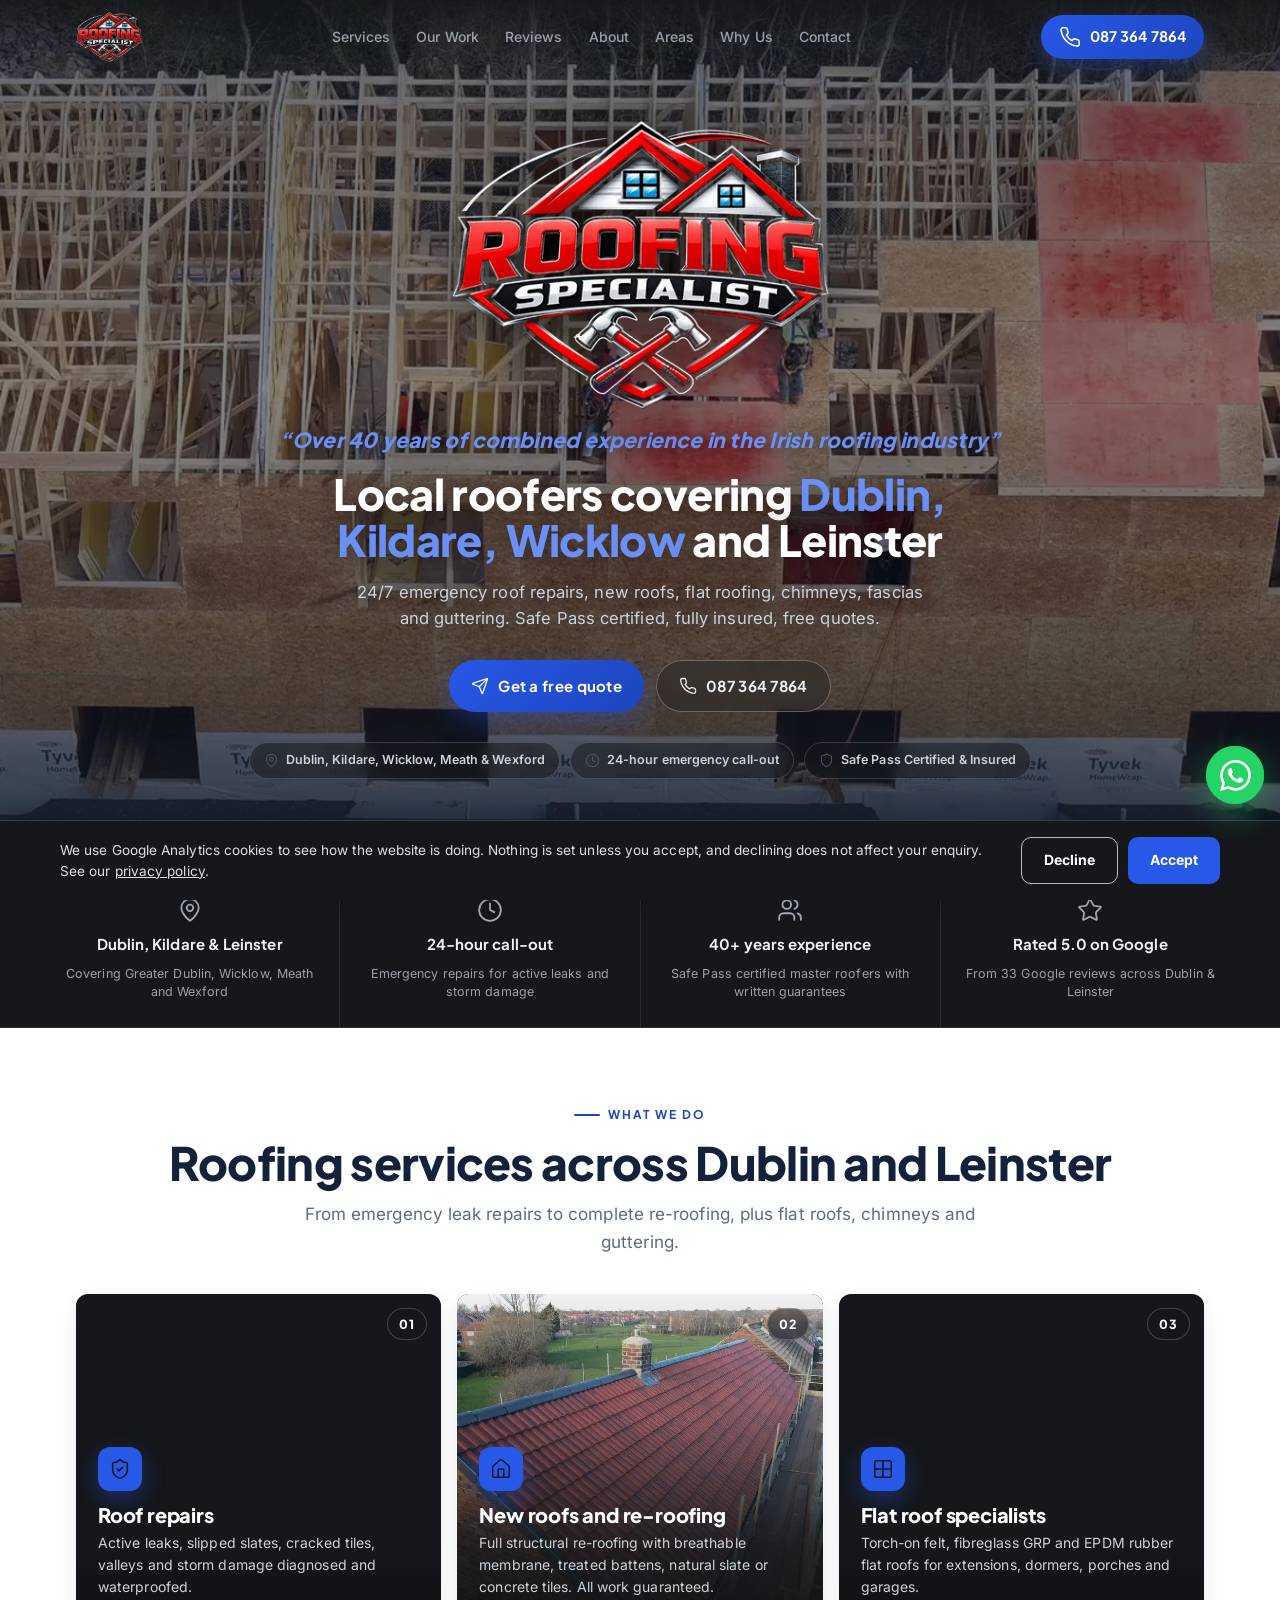
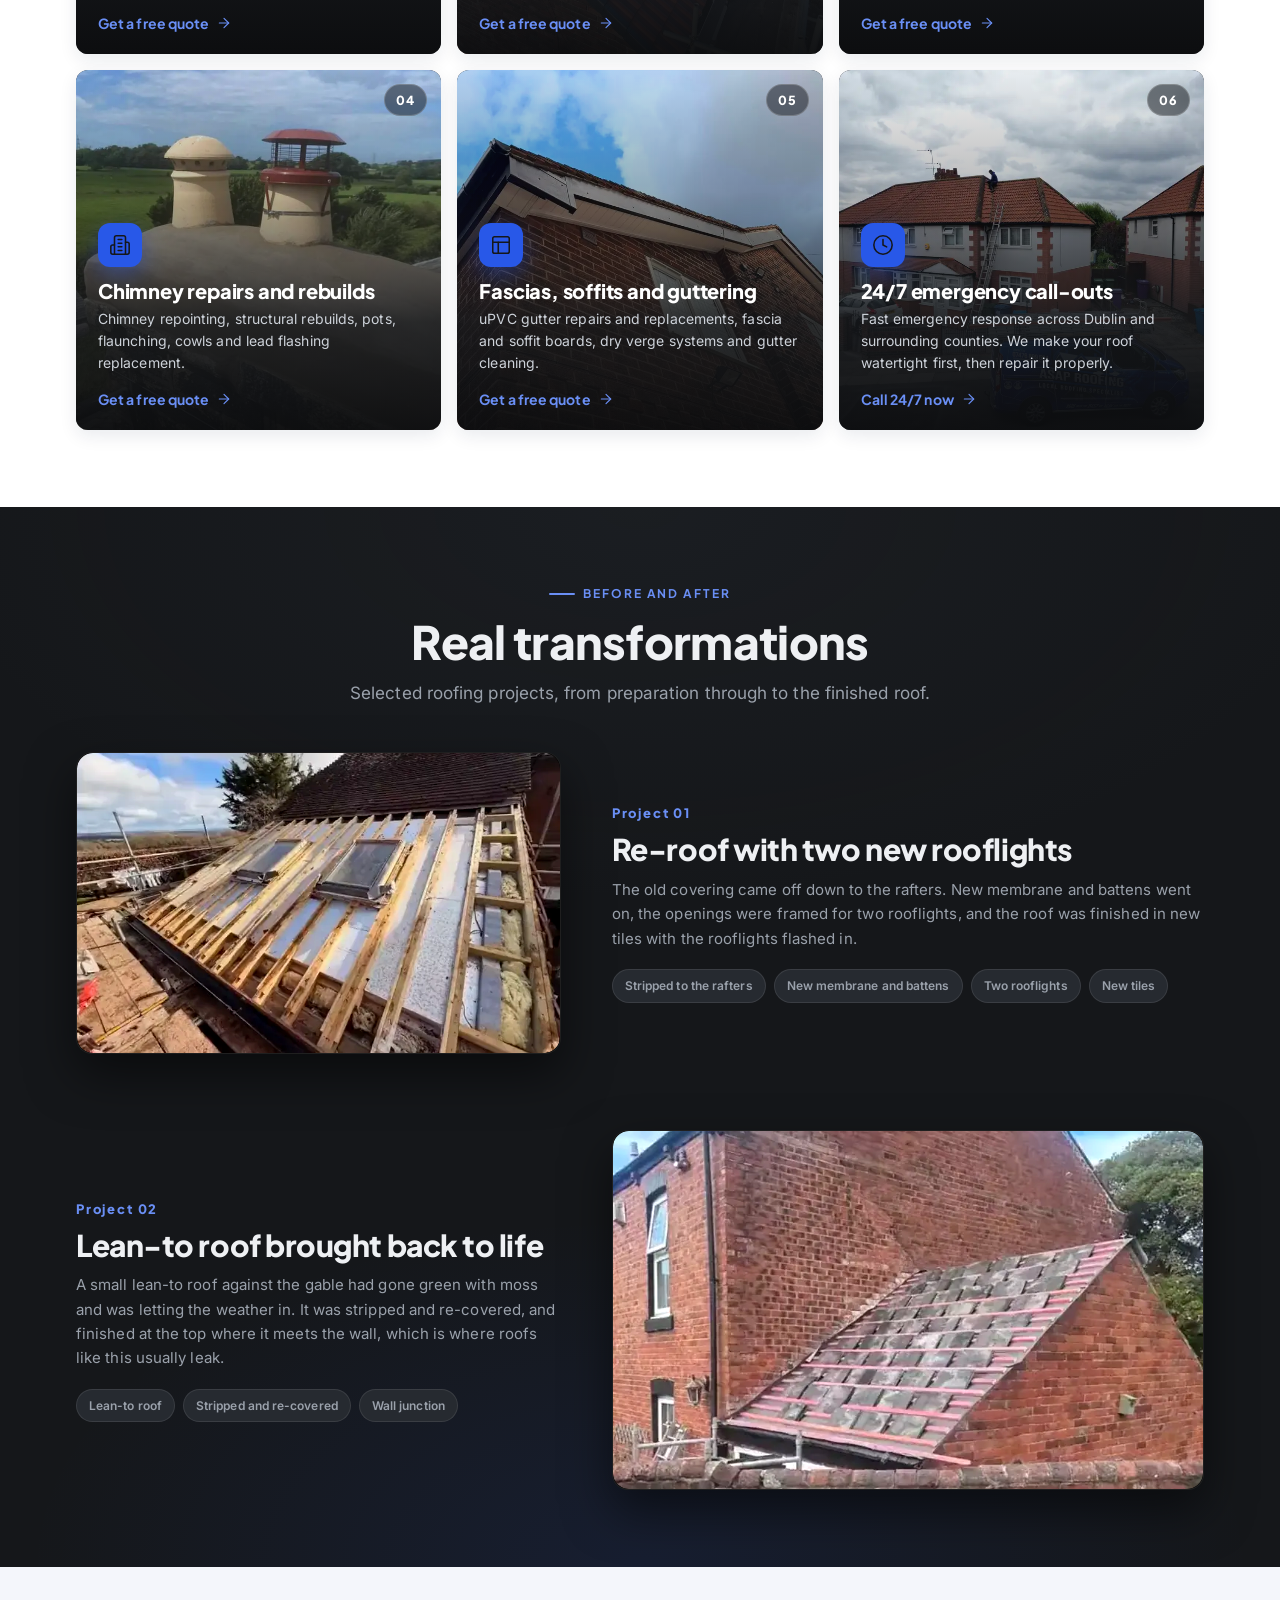
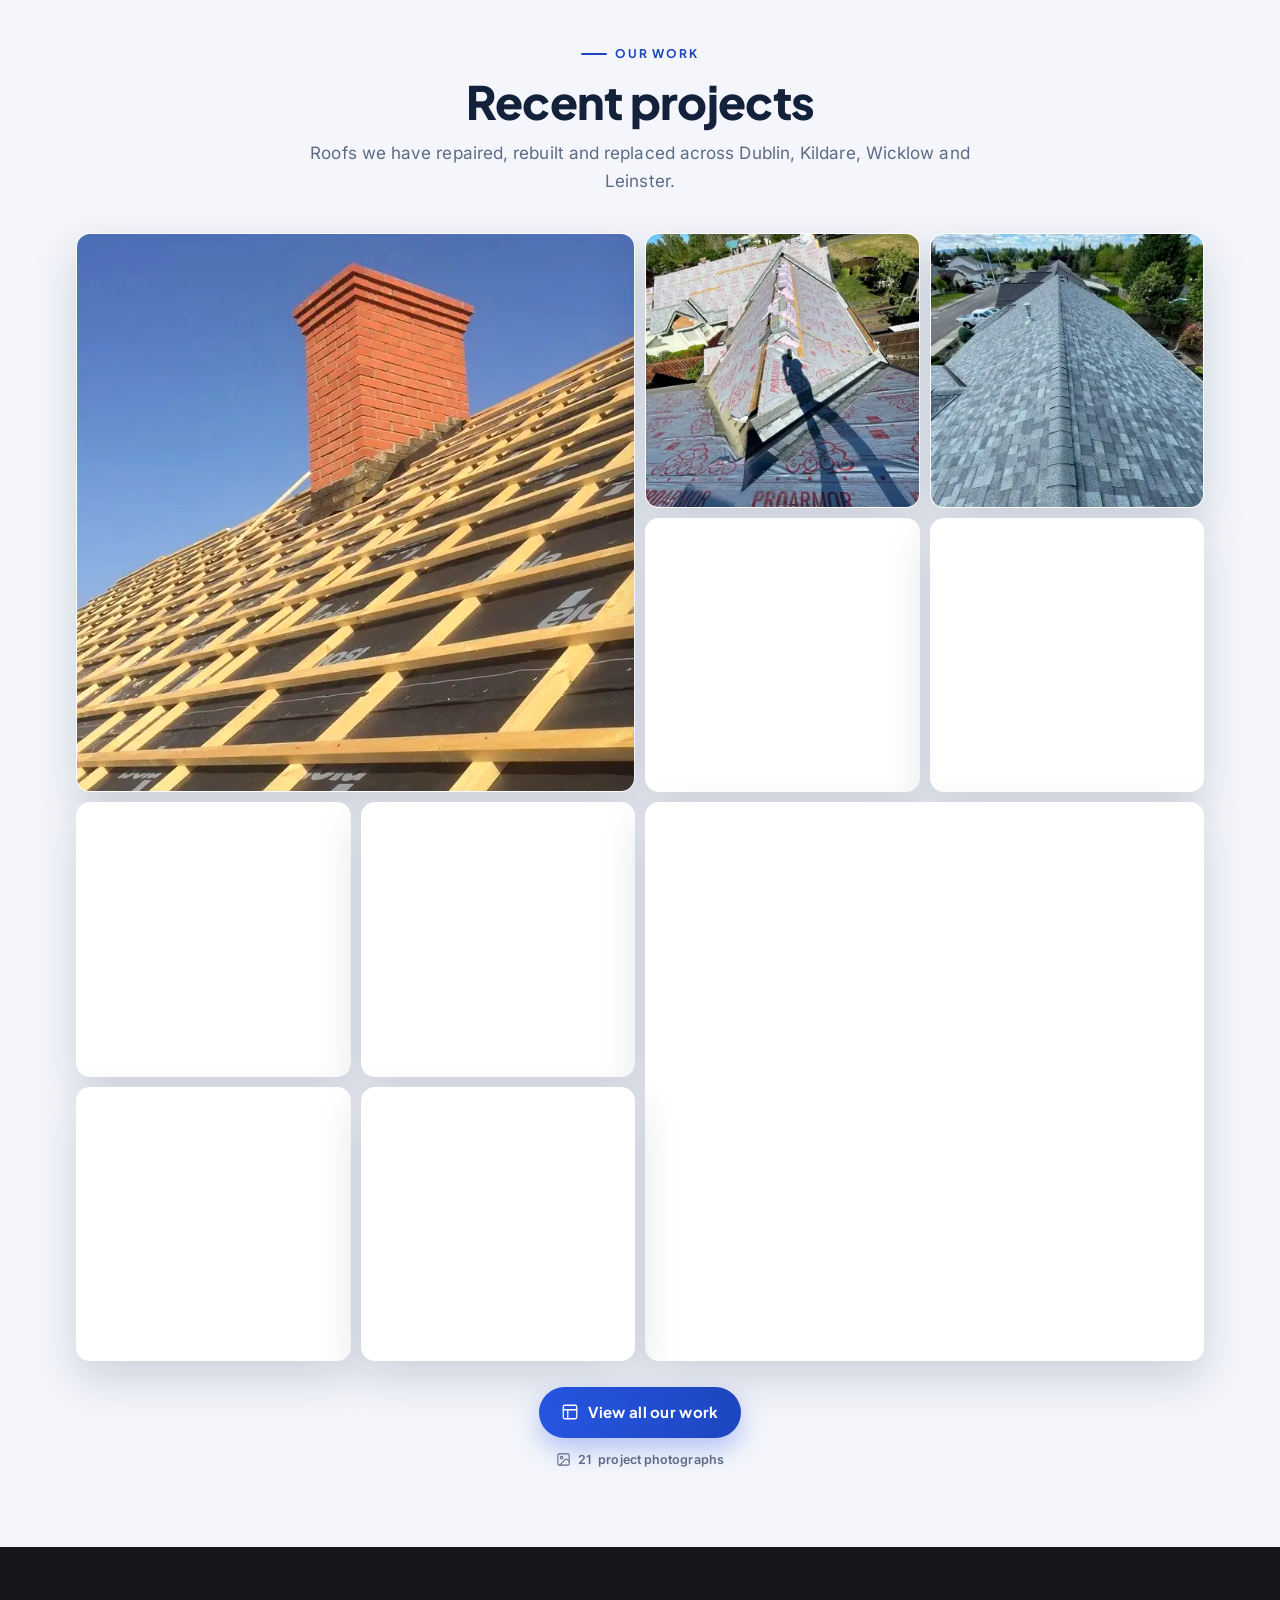
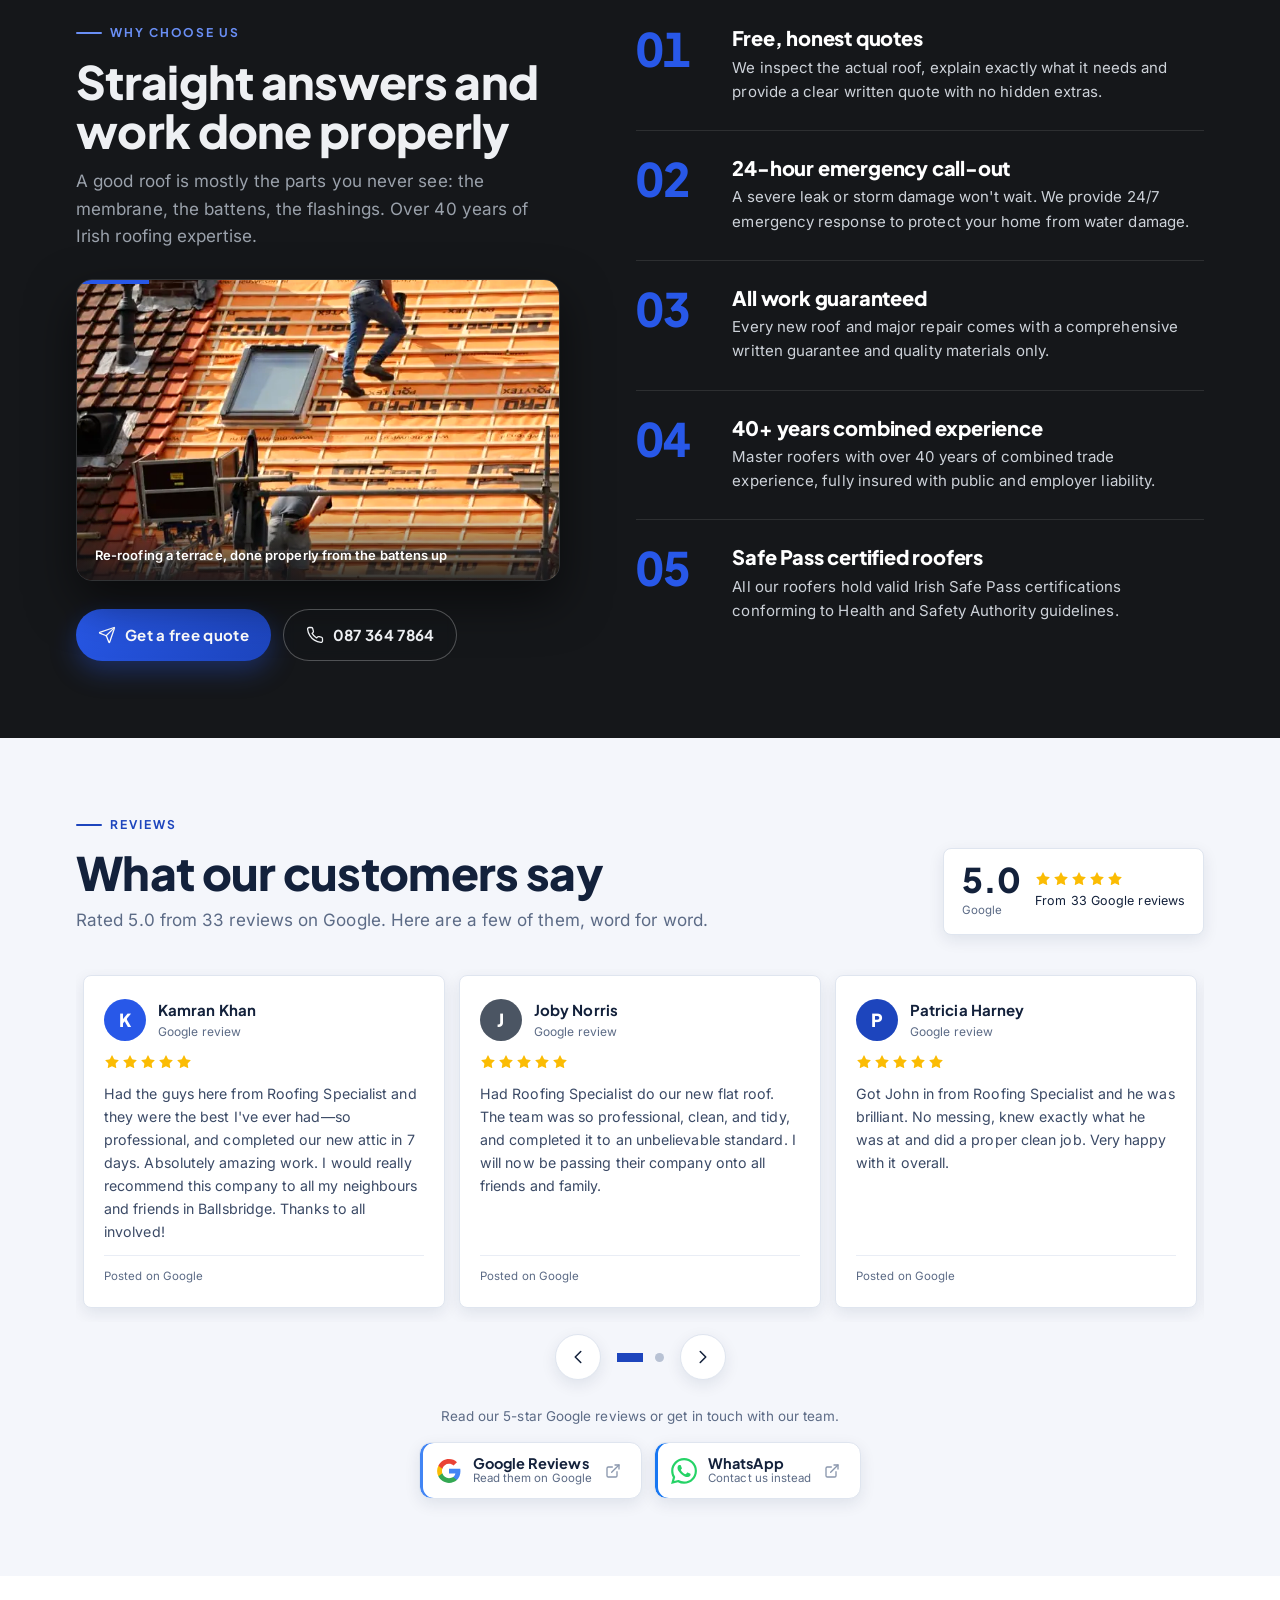
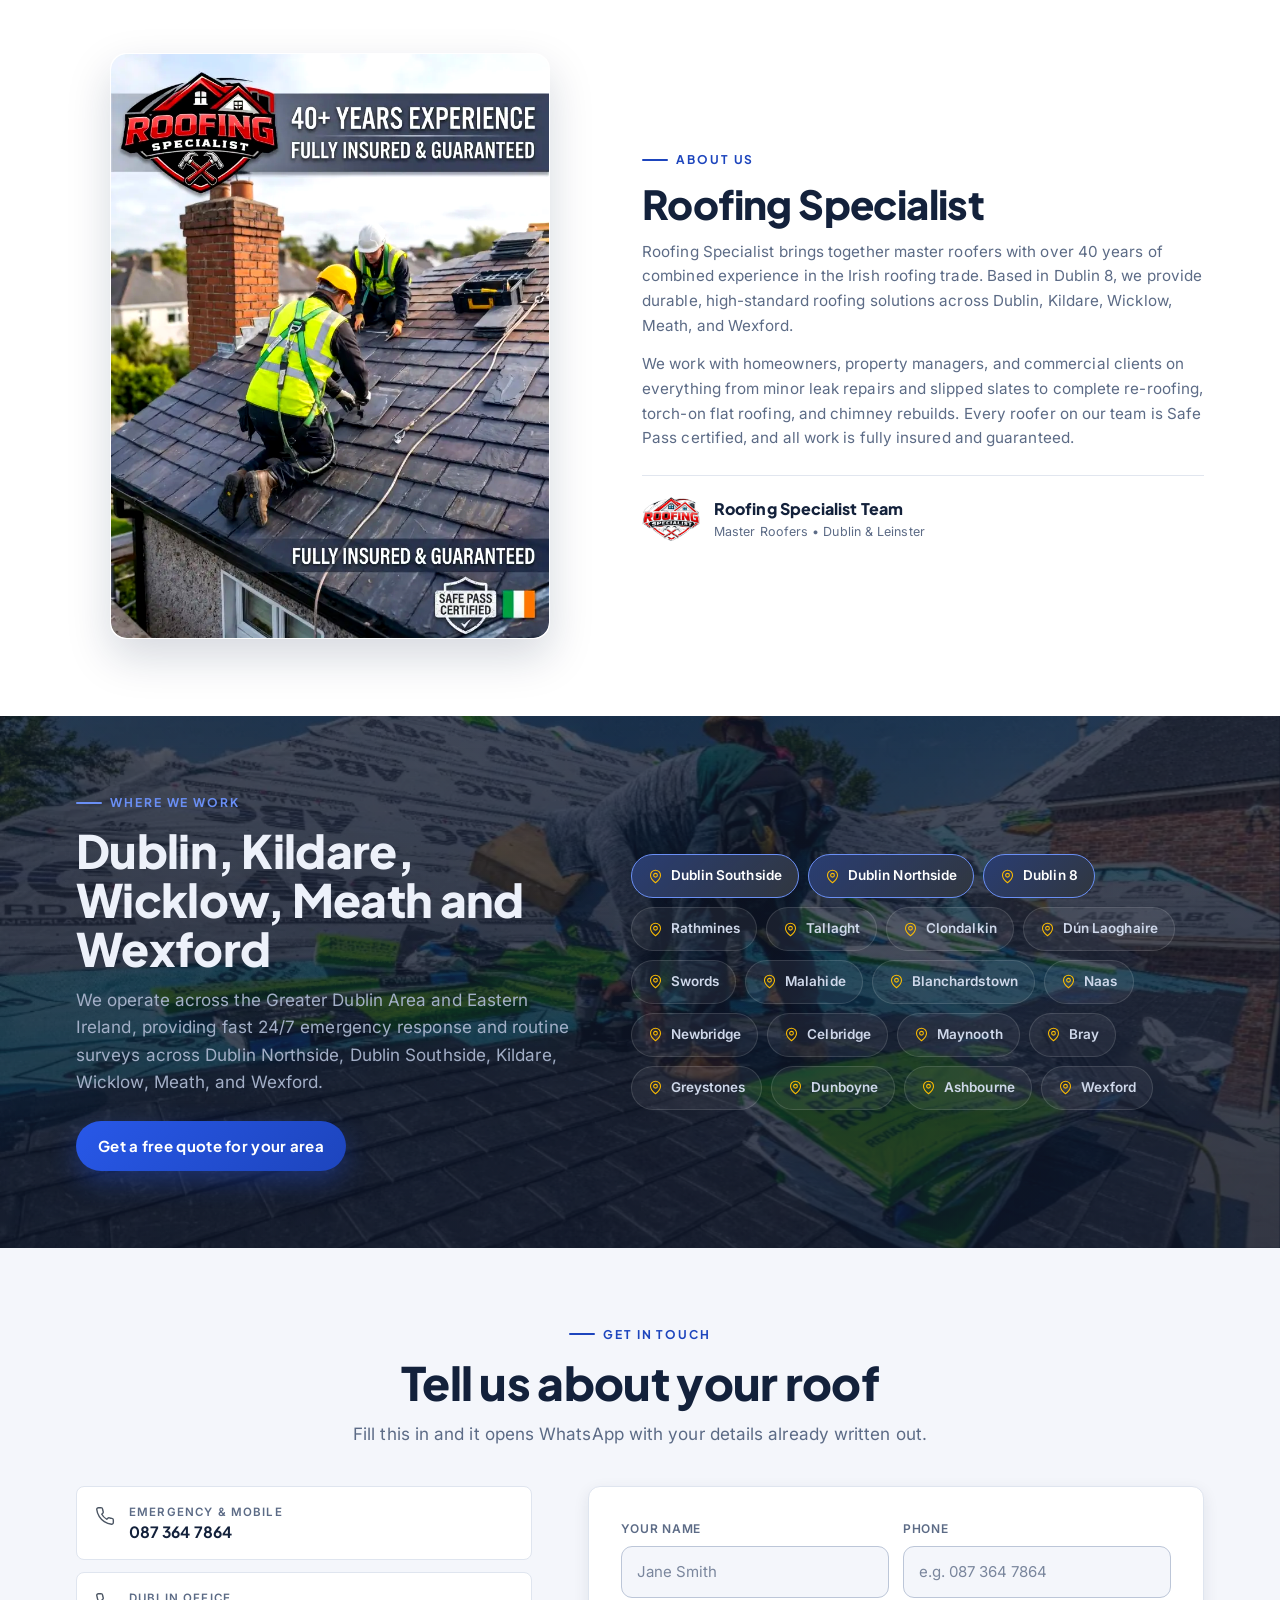
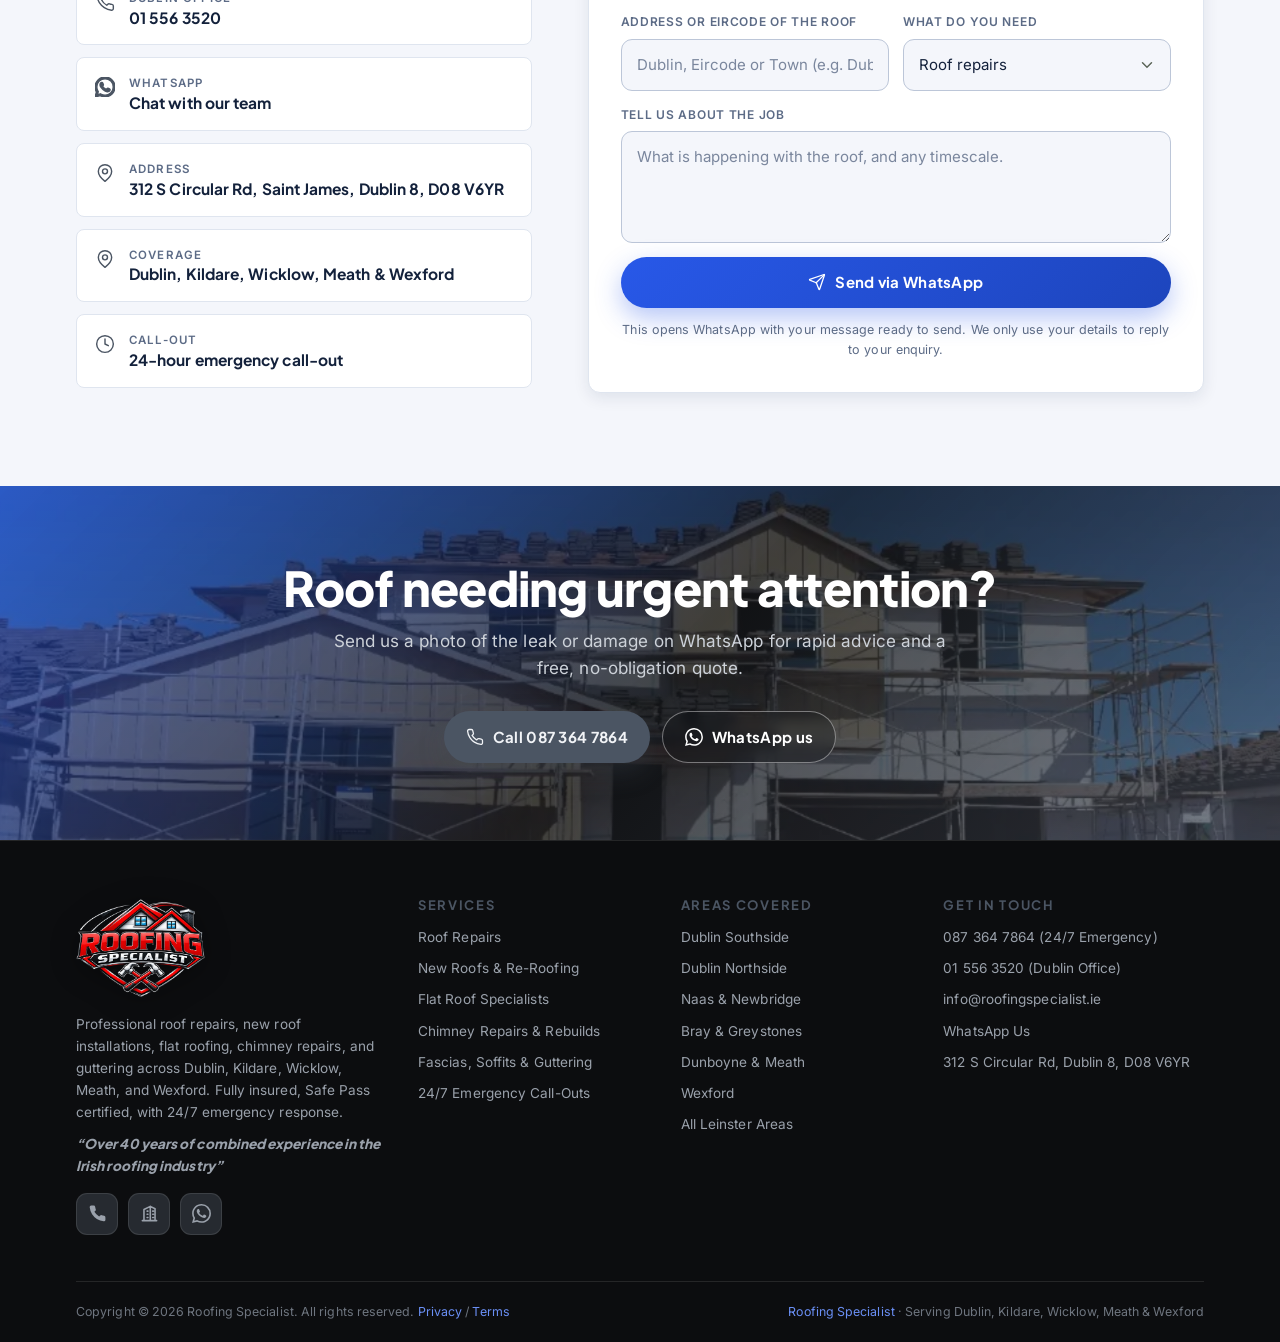
==== commit c647c587: "Add files via upload" ====
--- a/index.html
+++ b/index.html
@@ -10,26 +10,27 @@
 <link rel="icon" type="image/png" href="./images/logo.png">
 <link rel="apple-touch-icon" href="./images/logo.png">
 <link rel="preload" as="image" href="./images/logo.png" fetchpriority="high">
+<link rel="preload" as="image" href="./images/hero-poster.webp" fetchpriority="high">
 <meta property="og:type" content="website">
 <meta property="og:site_name" content="Roofing Specialist">
 <meta property="og:locale" content="en_IE">
 <meta property="og:title" content="Roofing Specialist Dublin | Roof Repairs, New & Flat Roofs">
 <meta property="og:description" content="Roof repairs, new roofs, flat roofing, and chimneys across Dublin and Leinster. 40+ years experience, Safe Pass certified, free quotes. Call 087 364 7864.">
 <meta property="og:url" content="https://roofingspecialist.ie/">
-<meta property="og:image" content="https://roofingspecialist.ie/images/drone-roof-check.jpg">
+<meta property="og:image" content="https://roofingspecialist.ie/images/drone-roof-check.webp">
 <meta property="og:image:width" content="1200">
 <meta property="og:image:height" content="630">
 <meta property="og:image:alt" content="Roofing Specialist roof inspection and drone roof check in Dublin">
 <meta name="twitter:card" content="summary_large_image">
 <meta name="twitter:title" content="Roofing Specialist Dublin | Roof Repairs, New & Flat Roofs">
 <meta name="twitter:description" content="Roof repairs, new roofs, flat roofing, and chimneys across Dublin and Leinster. 40+ years experience, Safe Pass certified, free quotes. Call 087 364 7864.">
-<meta name="twitter:image" content="https://roofingspecialist.ie/images/drone-roof-check.jpg">
+<meta name="twitter:image" content="https://roofingspecialist.ie/images/drone-roof-check.webp">
 <meta name="twitter:image:alt" content="Roofing Specialist roof inspection and drone roof check in Dublin">
-<link rel="preconnect" href="https://fonts.googleapis.com">
-<link rel="preconnect" href="https://fonts.gstatic.com" crossorigin="">
+<link rel="preload" as="font" type="font/woff2" href="./fonts/UcC73FwrK3iLTeHuS_nVMrMxCp50SjIa1ZL7.woff2" crossorigin>
+<link rel="preload" as="font" type="font/woff2" href="./fonts/LDIoaomQNQcsA88c7O9yZ4KMCoOg4Ko20yw.woff2" crossorigin>
 <link href="./styles/css2.css" rel="stylesheet">
 <link rel="stylesheet" href="./styles/site.css">
-<script type="application/ld+json">{"@context":"https://schema.org","@graph":[{"@type":"RoofingContractor","@id":"https://roofingspecialist.ie/#business","name":"Roofing Specialist","url":"https://roofingspecialist.ie/","telephone":"+353873647864","image":"https://roofingspecialist.ie/images/drone-roof-check.jpg","logo":"https://roofingspecialist.ie/images/logo.png","slogan":"Over 40 years of combined experience in the Irish roofing industry","address":{"@type":"PostalAddress","streetAddress":"312 S Circular Rd, Saint James","addressLocality":"Dublin 8","postalCode":"D08 V6YR","addressRegion":"Co. Dublin","addressCountry":"IE"},"geo":{"@type":"GeoCoordinates","latitude":"53.3344","longitude":"-6.2917"},"priceRange":"€€","areaServed":[{"@type":"City","name":"Dublin"},{"@type":"City","name":"Dublin Southside"},{"@type":"City","name":"Dublin Northside"},{"@type":"City","name":"Dublin 8"},{"@type":"City","name":"Rathmines"},{"@type":"City","name":"Tallaght"},{"@type":"City","name":"Clondalkin"},{"@type":"City","name":"Dún Laoghaire"},{"@type":"City","name":"Swords"},{"@type":"City","name":"Malahide"},{"@type":"City","name":"Blanchardstown"},{"@type":"City","name":"Naas"},{"@type":"City","name":"Newbridge"},{"@type":"City","name":"Celbridge"},{"@type":"City","name":"Maynooth"},{"@type":"City","name":"Leixlip"},{"@type":"City","name":"Bray"},{"@type":"City","name":"Greystones"},{"@type":"City","name":"Delgany"},{"@type":"City","name":"Dunboyne"},{"@type":"City","name":"Ashbourne"},{"@type":"City","name":"Wexford"},{"@type":"AdministrativeArea","name":"Leinster"}],"contactPoint":[{"@type":"ContactPoint","telephone":"+353873647864","contactType":"emergency service","areaServed":"IE","availableLanguage":"English"},{"@type":"ContactPoint","telephone":"+35315563520","contactType":"customer service","areaServed":"IE","availableLanguage":"English"}],"openingHours":"Mo-Su 00:00-23:59","aggregateRating":{"@type":"AggregateRating","ratingValue":"5.0","reviewCount":33,"bestRating":"5","worstRating":"1"},"hasOfferCatalog":{"@type":"OfferCatalog","name":"Roofing Services","itemListElement":[{"@type":"Offer","itemOffered":{"@type":"Service","name":"Roof Repairs","description":"24/7 emergency roof repairs, leak detection, slipped tiles and slates, storm damage repair across Dublin and Leinster."}},{"@type":"Offer","itemOffered":{"@type":"Service","name":"New Roofs & Re-Roofing","description":"Complete new roof installations and full re-roofing with breathable membrane, treated battens, slate, and tiles."}},{"@type":"Offer","itemOffered":{"@type":"Service","name":"Flat Roof Specialists","description":"Torch-on felt, fibreglass GRP, and EPDM rubber roofing for home extensions, dormers, porches, and garages."}},{"@type":"Offer","itemOffered":{"@type":"Service","name":"Chimney Repairs & Rebuilds","description":"Chimney stack repointing, structural rebuilds, flaunching, new pots, cowls, and lead flashing replacement."}},{"@type":"Offer","itemOffered":{"@type":"Service","name":"Fascias, Soffits & Guttering","description":"uPVC fascia and soffit replacement, gutter installation and repairs, downpipes, and dry verge systems."}},{"@type":"Offer","itemOffered":{"@type":"Service","name":"24/7 Emergency Roof Call-Outs","description":"Immediate rapid response for active roof leaks and severe storm damage across Dublin, Kildare, Wicklow, Meath, and Wexford."}}]}},{"@type":"WebSite","@id":"https://roofingspecialist.ie/#website","url":"https://roofingspecialist.ie/","name":"Roofing Specialist","publisher":{"@id":"https://roofingspecialist.ie/#business"}},{"@type":"WebPage","@id":"https://roofingspecialist.ie/#webpage","url":"https://roofingspecialist.ie/","name":"Roofing Specialist Dublin | Roof Repairs, New & Flat Roofs","isPartOf":{"@id":"https://roofingspecialist.ie/#website"},"about":{"@id":"https://roofingspecialist.ie/#business"},"inLanguage":"en-IE"}]}</script>
+<script type="application/ld+json">{"@context":"https://schema.org","@graph":[{"@type":"RoofingContractor","@id":"https://roofingspecialist.ie/#business","name":"Roofing Specialist","url":"https://roofingspecialist.ie/","telephone":"+353873647864","image":"https://roofingspecialist.ie/images/drone-roof-check.webp","logo":"https://roofingspecialist.ie/images/logo.png","slogan":"Over 40 years of combined experience in the Irish roofing industry","address":{"@type":"PostalAddress","streetAddress":"312 S Circular Rd, Saint James","addressLocality":"Dublin 8","postalCode":"D08 V6YR","addressRegion":"Co. Dublin","addressCountry":"IE"},"geo":{"@type":"GeoCoordinates","latitude":"53.3344","longitude":"-6.2917"},"priceRange":"€€","areaServed":[{"@type":"City","name":"Dublin"},{"@type":"City","name":"Dublin Southside"},{"@type":"City","name":"Dublin Northside"},{"@type":"City","name":"Dublin 8"},{"@type":"City","name":"Rathmines"},{"@type":"City","name":"Tallaght"},{"@type":"City","name":"Clondalkin"},{"@type":"City","name":"Dún Laoghaire"},{"@type":"City","name":"Swords"},{"@type":"City","name":"Malahide"},{"@type":"City","name":"Blanchardstown"},{"@type":"City","name":"Naas"},{"@type":"City","name":"Newbridge"},{"@type":"City","name":"Celbridge"},{"@type":"City","name":"Maynooth"},{"@type":"City","name":"Leixlip"},{"@type":"City","name":"Bray"},{"@type":"City","name":"Greystones"},{"@type":"City","name":"Delgany"},{"@type":"City","name":"Dunboyne"},{"@type":"City","name":"Ashbourne"},{"@type":"City","name":"Wexford"},{"@type":"AdministrativeArea","name":"Leinster"}],"contactPoint":[{"@type":"ContactPoint","telephone":"+353873647864","contactType":"emergency service","areaServed":"IE","availableLanguage":"English"},{"@type":"ContactPoint","telephone":"+35315563520","contactType":"customer service","areaServed":"IE","availableLanguage":"English"}],"openingHours":"Mo-Su 00:00-23:59","aggregateRating":{"@type":"AggregateRating","ratingValue":"5.0","reviewCount":33,"bestRating":"5","worstRating":"1"},"hasOfferCatalog":{"@type":"OfferCatalog","name":"Roofing Services","itemListElement":[{"@type":"Offer","itemOffered":{"@type":"Service","name":"Roof Repairs","description":"24/7 emergency roof repairs, leak detection, slipped tiles and slates, storm damage repair across Dublin and Leinster."}},{"@type":"Offer","itemOffered":{"@type":"Service","name":"New Roofs & Re-Roofing","description":"Complete new roof installations and full re-roofing with breathable membrane, treated battens, slate, and tiles."}},{"@type":"Offer","itemOffered":{"@type":"Service","name":"Flat Roof Specialists","description":"Torch-on felt, fibreglass GRP, and EPDM rubber roofing for home extensions, dormers, porches, and garages."}},{"@type":"Offer","itemOffered":{"@type":"Service","name":"Chimney Repairs & Rebuilds","description":"Chimney stack repointing, structural rebuilds, flaunching, new pots, cowls, and lead flashing replacement."}},{"@type":"Offer","itemOffered":{"@type":"Service","name":"Fascias, Soffits & Guttering","description":"uPVC fascia and soffit replacement, gutter installation and repairs, downpipes, and dry verge systems."}},{"@type":"Offer","itemOffered":{"@type":"Service","name":"24/7 Emergency Roof Call-Outs","description":"Immediate rapid response for active roof leaks and severe storm damage across Dublin, Kildare, Wicklow, Meath, and Wexford."}}]}},{"@type":"WebSite","@id":"https://roofingspecialist.ie/#website","url":"https://roofingspecialist.ie/","name":"Roofing Specialist","publisher":{"@id":"https://roofingspecialist.ie/#business"}},{"@type":"WebPage","@id":"https://roofingspecialist.ie/#webpage","url":"https://roofingspecialist.ie/","name":"Roofing Specialist Dublin | Roof Repairs, New & Flat Roofs","isPartOf":{"@id":"https://roofingspecialist.ie/#website"},"about":{"@id":"https://roofingspecialist.ie/#business"},"inLanguage":"en-IE"}]}</script>
 <style>.cc{position:fixed;left:0;right:0;bottom:0;z-index:90;background:var(--ink,#15171A);color:#fff;border-top:1px solid rgba(106,143,245,.32);box-shadow:0 -10px 30px rgba(8,15,26,.35);padding:16px 20px calc(16px + env(safe-area-inset-bottom))}.cc[hidden]{display:none!important}.cc-in{max-width:1160px;margin-inline:auto;display:flex;align-items:center;gap:16px 22px;flex-wrap:wrap}.cc p{color:rgba(255,255,255,.86);font-size:13.6px;line-height:1.55;flex:1 1 320px;margin:0}.cc a{color:inherit;text-decoration:underline}.cc-btns{display:flex;gap:10px;flex:0 0 auto}.cc-btn{font:inherit;font-weight:700;font-size:14px;padding:11px 22px;min-height:44px;border-radius:10px;cursor:pointer;white-space:nowrap;border:0}.cc-yes{background:var(--brand,#2858E8);color:#fff}.cc-no{background:transparent;color:#fff;border:1.5px solid rgba(255,255,255,.7)}.cc-btn:focus-visible{outline:2px solid var(--brand-lt,#6A8FF5);outline-offset:2px}body.cc-open .wa{bottom:calc(var(--cc-h,120px) + 16px)}@media(max-width:600px){.cc-btns{width:100%}.cc-btn{flex:1 1 0}}</style></head>
 <body>
 
@@ -77,7 +78,7 @@
 <section class="hero s-dark" id="top">
 
   <div class="hero-media" id="heroMedia">
-    <video id="heroVideo" class="hero-video" src="./images/hero-video-main.mp4" autoplay loop muted playsinline preload="auto" aria-label="Roofing Specialist roof inspection in Dublin" style="position: absolute; inset: 0; width: 100%; height: 100%; object-fit: cover; object-position: center; z-index: 0; opacity: 1; display: block; background-color: #0b1220;">
+    <video id="heroVideo" class="hero-video" src="./images/hero-video-main.mp4" poster="./images/hero-poster.webp" autoplay loop muted playsinline preload="metadata" aria-label="Roofing Specialist roof inspection in Dublin" style="position: absolute; inset: 0; width: 100%; height: 100%; object-fit: cover; object-position: center; z-index: 0; opacity: 1; display: block; background-color: #0b1220; image-rendering: -webkit-optimize-contrast;">
       <source src="./images/hero-video-main.mp4" type="video/mp4">
     </video>
   </div>
@@ -310,7 +311,7 @@
 
       <article class="zig-row rv in" style="transition-delay: 0ms;">
         <div class="zig-media">
-          <video src="./images/t1.mp4" loop muted playsinline preload="none" style="width: 100%; height: 100%; object-fit: cover; object-position: center center; display: block; filter: contrast(1.06) saturate(1.08) brightness(1.02); image-rendering: -webkit-optimize-contrast; border-radius: inherit;" aria-label="Re-roof with two new rooflights video">
+          <video src="./images/t1.mp4" poster="./images/t1-poster.webp" loop muted playsinline preload="metadata" style="width: 100%; height: 100%; object-fit: cover; object-position: center center; display: block; filter: contrast(1.06) saturate(1.08) brightness(1.02); image-rendering: -webkit-optimize-contrast; border-radius: inherit;" aria-label="Re-roof with two new rooflights video">
             <source src="./images/t1.mp4" type="video/mp4">
           </video>
         </div>
@@ -324,7 +325,7 @@
 
       <article class="zig-row rv in" style="transition-delay: 60ms;">
         <div class="zig-media">
-          <video src="./images/t2.mp4" loop muted playsinline preload="none" style="width: 100%; height: 100%; object-fit: cover; object-position: center center; display: block; filter: contrast(1.06) saturate(1.08) brightness(1.02); image-rendering: -webkit-optimize-contrast; border-radius: inherit;" aria-label="Lean-to roof renovation video">
+          <video src="./images/t2.mp4" poster="./images/t2-poster.webp" loop muted playsinline preload="metadata" style="width: 100%; height: 100%; object-fit: cover; object-position: center center; display: block; filter: contrast(1.06) saturate(1.08) brightness(1.02); image-rendering: -webkit-optimize-contrast; border-radius: inherit;" aria-label="Lean-to roof renovation video">
             <source src="./images/t2.mp4" type="video/mp4">
           </video>
         </div>
@@ -355,27 +356,27 @@
       }
     </style>
     <div class="gal rv in" id="gal" style="transition-delay: 180ms;">
-      <figure class="big"><img loading="lazy" decoding="async" width="720" height="1278" src="./images/new-projects/WhatsApp Image 2026-11-18 at 6.18.17 PM.jpeg" alt="Complete slate and tile roofing installation project in Dublin"></figure>
-      <figure><img loading="lazy" decoding="async" width="736" height="981" src="./images/new-projects/WhatsApp Image 2026-11-18 at 6.18.51 PM.jpeg" alt="Pitched roof restoration and ridge tile work across Leinster"></figure>
-      <figure><img loading="lazy" decoding="async" width="736" height="981" src="./images/new-projects/WhatsApp Image 2026-11-18 at 6.19.13 PM.jpeg" alt="Domestic roof overhaul with new battens and breathable membrane"></figure>
-      <figure><img loading="lazy" decoding="async" width="736" height="981" src="./images/new-projects/WhatsApp Image 2026-11-18 at 6.19.42 PM.jpeg" alt="Emergency roof leak repair and weatherproofing in Dublin"></figure>
-      <figure><img loading="lazy" decoding="async" width="1200" height="1600" src="./images/new-projects/WhatsApp Image 2026-11-18 at 6.21.06 PM.jpeg" alt="High-pitch roof repair with lead flashing installation"></figure>
-      <figure><img loading="lazy" decoding="async" width="736" height="920" src="./images/new-projects/WhatsApp Image 2026-11-18 at 6.22.23 PM.jpeg" alt="Completed re-roofing project on residential property in Dublin"></figure>
-      <figure><img loading="lazy" decoding="async" width="560" height="966" src="./images/new-projects/WhatsApp Image 2026-11-18 at 6.39.21 PM.jpeg" alt="Chimney stack repointing and masonry repair in Dublin"></figure>
-      <figure class="big"><img loading="lazy" decoding="async" width="754" height="754" src="./images/new-projects/WhatsApp Image 2026-11-18 at 6.43.40 PM (1).jpeg" alt="Roof valley and lead gutter replacement in Leinster"></figure>
-      <figure><img loading="lazy" decoding="async" width="1245" height="1600" src="./images/new-projects/WhatsApp Image 2026-11-18 at 6.43.40 PM.jpeg" alt="Full residential roof replacement by Roofing Specialist"></figure>
-      <figure><img loading="lazy" decoding="async" width="1283" height="1558" src="./images/new-projects/WhatsApp Image 2026-11-18 at 6.43.41 PM (1).jpeg" alt="Flat roof installation and waterproofing membrane in Dublin"></figure>
-      <figure class="more"><img loading="lazy" decoding="async" width="1234" height="1600" src="./images/new-projects/WhatsApp Image 2026-11-18 at 6.43.41 PM (2).jpeg" alt="Slate tile alignment and roof timber inspection"></figure>
-      <figure class="more"><img loading="lazy" decoding="async" width="1208" height="1600" src="./images/new-projects/WhatsApp Image 2026-11-18 at 6.43.41 PM.jpeg" alt="New concrete tile installation on residential roof"></figure>
-      <figure class="more"><img loading="lazy" decoding="async" width="1266" height="1600" src="./images/new-projects/WhatsApp Image 2026-11-18 at 6.43.42 PM (1).jpeg" alt="Gable end dry verge and fascia board installation in Leinster"></figure>
-      <figure class="more"><img loading="lazy" decoding="async" width="1213" height="1600" src="./images/new-projects/WhatsApp Image 2026-11-18 at 6.43.42 PM.jpeg" alt="Chimney flaunching and protective cowl work in Dublin"></figure>
-      <figure class="more"><img loading="lazy" decoding="async" width="1212" height="1600" src="./images/new-projects/WhatsApp Image 2026-11-18 at 6.43.43 PM (1).jpeg" alt="Full residential re-roof with ridge tiles and battens"></figure>
-      <figure class="more"><img loading="lazy" decoding="async" width="1272" height="1600" src="./images/new-projects/WhatsApp Image 2026-11-18 at 6.43.43 PM.jpeg" alt="Lead apron flashing inspection and repair on chimney"></figure>
-      <figure class="more"><img loading="lazy" decoding="async" width="1204" height="1600" src="./images/new-projects/WhatsApp Image 2026-11-18 at 6.43.44 PM (1).jpeg" alt="Flat roof waterproofing membrane system in Dublin"></figure>
-      <figure class="more"><img loading="lazy" decoding="async" width="1208" height="1600" src="./images/new-projects/WhatsApp Image 2026-11-18 at 6.43.44 PM (2).jpeg" alt="Tile replacement and emergency storm damage repair"></figure>
-      <figure class="more"><img loading="lazy" decoding="async" width="1024" height="1024" src="./images/new-projects/WhatsApp Image 2026-11-18 at 6.43.44 PM (3).jpeg" alt="Timber roof structure and rafter repair in Dublin"></figure>
-      <figure class="more"><img loading="lazy" decoding="async" width="1221" height="1600" src="./images/new-projects/WhatsApp Image 2026-11-18 at 6.43.44 PM.jpeg" alt="High-level roofing inspection and tile securing"></figure>
-      <figure class="more"><img loading="lazy" decoding="async" width="1024" height="1024" src="./images/new-projects/WhatsApp Image 2026-11-18 at 6.43.45 PM.jpeg" alt="Natural slate roof restoration and finish across Leinster"></figure>
+      <figure class="big"><img loading="lazy" decoding="async" width="720" height="1278" src="./images/new-projects/WhatsApp Image 2026-11-18 at 6.18.17 PM.webp" alt="Complete slate and tile roofing installation project in Dublin"></figure>
+      <figure><img loading="lazy" decoding="async" width="680" height="906" src="./images/new-projects/WhatsApp Image 2026-11-18 at 6.18.51 PM.webp" alt="Pitched roof restoration and ridge tile work across Leinster"></figure>
+      <figure><img loading="lazy" decoding="async" width="640" height="853" src="./images/new-projects/WhatsApp Image 2026-11-18 at 6.19.13 PM.webp" alt="Domestic roof overhaul with new battens and breathable membrane"></figure>
+      <figure><img loading="lazy" decoding="async" width="720" height="960" src="./images/new-projects/WhatsApp Image 2026-11-18 at 6.19.42 PM.webp" alt="Emergency roof leak repair and weatherproofing in Dublin"></figure>
+      <figure><img loading="lazy" decoding="async" width="800" height="1067" src="./images/new-projects/WhatsApp Image 2026-11-18 at 6.21.06 PM.webp" alt="High-pitch roof repair with lead flashing installation"></figure>
+      <figure><img loading="lazy" decoding="async" width="736" height="920" src="./images/new-projects/WhatsApp Image 2026-11-18 at 6.22.23 PM.webp" alt="Completed re-roofing project on residential property in Dublin"></figure>
+      <figure><img loading="lazy" decoding="async" width="560" height="966" src="./images/new-projects/WhatsApp Image 2026-11-18 at 6.39.21 PM.webp" alt="Chimney stack repointing and masonry repair in Dublin"></figure>
+      <figure class="big"><img loading="lazy" decoding="async" width="754" height="754" src="./images/new-projects/WhatsApp Image 2026-11-18 at 6.43.40 PM (1).webp" alt="Roof valley and lead gutter replacement in Leinster"></figure>
+      <figure><img loading="lazy" decoding="async" width="720" height="925" src="./images/new-projects/WhatsApp Image 2026-11-18 at 6.43.40 PM.webp" alt="Full residential roof replacement by Roofing Specialist"></figure>
+      <figure><img loading="lazy" decoding="async" width="800" height="971" src="./images/new-projects/WhatsApp Image 2026-11-18 at 6.43.41 PM (1).webp" alt="Flat roof installation and waterproofing membrane in Dublin"></figure>
+      <figure class="more"><img loading="lazy" decoding="async" width="800" height="1037" src="./images/new-projects/WhatsApp Image 2026-11-18 at 6.43.41 PM (2).webp" alt="Slate tile alignment and roof timber inspection"></figure>
+      <figure class="more"><img loading="lazy" decoding="async" width="800" height="1060" src="./images/new-projects/WhatsApp Image 2026-11-18 at 6.43.41 PM.webp" alt="New concrete tile installation on residential roof"></figure>
+      <figure class="more"><img loading="lazy" decoding="async" width="680" height="859" src="./images/new-projects/WhatsApp Image 2026-11-18 at 6.43.42 PM (1).webp" alt="Gable end dry verge and fascia board installation in Leinster"></figure>
+      <figure class="more"><img loading="lazy" decoding="async" width="800" height="1055" src="./images/new-projects/WhatsApp Image 2026-11-18 at 6.43.42 PM.webp" alt="Chimney flaunching and protective cowl work in Dublin"></figure>
+      <figure class="more"><img loading="lazy" decoding="async" width="800" height="1056" src="./images/new-projects/WhatsApp Image 2026-11-18 at 6.43.43 PM (1).webp" alt="Full residential re-roof with ridge tiles and battens"></figure>
+      <figure class="more"><img loading="lazy" decoding="async" width="720" height="905" src="./images/new-projects/WhatsApp Image 2026-11-18 at 6.43.43 PM.webp" alt="Lead apron flashing inspection and repair on chimney"></figure>
+      <figure class="more"><img loading="lazy" decoding="async" width="800" height="1063" src="./images/new-projects/WhatsApp Image 2026-11-18 at 6.43.44 PM (1).webp" alt="Flat roof waterproofing membrane system in Dublin"></figure>
+      <figure class="more"><img loading="lazy" decoding="async" width="800" height="1060" src="./images/new-projects/WhatsApp Image 2026-11-18 at 6.43.44 PM (2).webp" alt="Tile replacement and emergency storm damage repair"></figure>
+      <figure class="more"><img loading="lazy" decoding="async" width="800" height="800" src="./images/new-projects/WhatsApp Image 2026-11-18 at 6.43.44 PM (3).webp" alt="Timber roof structure and rafter repair in Dublin"></figure>
+      <figure class="more"><img loading="lazy" decoding="async" width="800" height="1048" src="./images/new-projects/WhatsApp Image 2026-11-18 at 6.43.44 PM.webp" alt="High-level roofing inspection and tile securing"></figure>
+      <figure class="more"><img loading="lazy" decoding="async" width="800" height="800" src="./images/new-projects/WhatsApp Image 2026-11-18 at 6.43.45 PM.webp" alt="Natural slate roof restoration and finish across Leinster"></figure>
     </div>
 
     <div class="work-cta rv in" style="transition-delay: 0ms;">
@@ -431,7 +432,7 @@
         <h2 class="title">Straight answers and work done properly</h2>
         <p class="lede">A good roof is mostly the parts you never see: the membrane, the battens, the flashings. Over 40 years of Irish roofing expertise.</p>
         <figure class="why-ed-photo">
-          <img loading="lazy" decoding="async" width="682" height="1024" src="./images/why-choose-us-new.jpg" alt="The Roofing Specialist team re-roofing a residential home in Dublin, done properly from the battens up">
+          <img loading="lazy" decoding="async" width="682" height="1024" src="./images/why-choose-us-new.webp" alt="The Roofing Specialist team re-roofing a residential home in Dublin, done properly from the battens up">
           <figcaption>Re-roofing a terrace, done properly from the battens up</figcaption>
         </figure>
         <div class="hero-btns why-ed-btns">
@@ -512,7 +513,7 @@
     <div class="about-grid">
       <div class="about-media rv in" style="transition-delay: 120ms;">
         <div class="main">
-          <img src="./images/about-us.jpg" alt="Roofing Specialist Dublin team and roofing work" width="764" height="1024" loading="lazy" decoding="async" style="width: 100%; height: 100%; object-fit: cover; object-position: center; border-radius: inherit; display: block;">
+          <img src="./images/about-us.webp" alt="Roofing Specialist Dublin team and roofing work" width="764" height="1024" loading="lazy" decoding="async" style="width: 100%; height: 100%; object-fit: cover; object-position: center; border-radius: inherit; display: block;">
         </div>
       </div>
       <div class="about-copy rv in" style="transition-delay: 180ms;">
@@ -533,9 +534,7 @@
 </section>
 
 <section class="sec areas s-brand" id="areas">
-  <video id="areasVideo" class="areas-video" src="./images/YOUR-VIDEO-NAME.mp4" loop muted playsinline preload="none" style="position: absolute; inset: 0; width: 100%; height: 100%; object-fit: cover; object-position: center center; z-index: 0; pointer-events: none; filter: contrast(1.06) saturate(1.08) brightness(1.02); image-rendering: -webkit-optimize-contrast;" aria-hidden="true">
-    <source src="./images/YOUR-VIDEO-NAME.mp4" type="video/mp4">
-  </video>
+  <img class="areas-bg" src="./images/where-we-work.webp" alt="Roofing Specialist team working on residential slate and tile roofing across Dublin and Leinster" width="1024" height="682" loading="lazy" decoding="async" style="position: absolute; inset: 0; width: 100%; height: 100%; object-fit: cover; object-position: center center; z-index: 0; pointer-events: none; filter: contrast(1.04) saturate(1.06) brightness(0.96); display: block;">
   <div class="areas-scrim"></div>
   <div class="wrap">
     <div class="area-wrap">
@@ -641,7 +640,7 @@
 </section>
 
 <section class="sec cta s-dark">
-  <div class="cta-bg" style="background-image:url('./images/cta-banner.jpg')" role="img" aria-label="A newly tiled red roof with the scaffolding still up along the side"></div>
+  <div class="cta-bg" style="background-image:url('./images/cta-banner.webp')" role="img" aria-label="A newly tiled red roof with the scaffolding still up along the side"></div>
   <div class="cta-scrim"></div>
   <div class="wrap rv in" style="transition-delay: 60ms;">
     <h2>Roof needing urgent attention?</h2>
@@ -780,64 +779,45 @@
   };
   onScroll(); window.addEventListener("scroll", onScroll, {passive:true});
 
-  var heroVideo = document.getElementById("heroVideo");
-  if (heroVideo) {
-    heroVideo.muted = true;
-    heroVideo.volume = 0;
-    var playHero = function(){
-      var p = heroVideo.play();
-      if (p && typeof p.catch === "function") { p.catch(function(){}); }
-    };
-    playHero();
-    heroVideo.addEventListener("canplay", playHero);
-    heroVideo.addEventListener("loadedmetadata", playHero);
-    window.addEventListener("load", playHero);
-    document.addEventListener("visibilitychange", function(){
-      if (!document.hidden && heroVideo.paused) { playHero(); }
-    });
-  }
-
-  var deferredVideos = Array.prototype.slice.call(document.querySelectorAll("video:not(#heroVideo)"));
-  deferredVideos.forEach(function(video){
+  // Viewport-aware video playback controller: IntersectionObserver (threshold 0.25)
+  var allVideos = Array.prototype.slice.call(document.querySelectorAll("video"));
+  allVideos.forEach(function(video){
     video.muted = true;
     video.volume = 0;
-    video.preload = "none";
   });
-  var playVideo = function(video){
-    var p = video.play();
-    if (p && typeof p.catch === "function") { p.catch(function(){}); }
+  var playVideoSafe = function(video){
+    try {
+      video.muted = true;
+      video.volume = 0;
+      var p = video.play();
+      if (p && typeof p.catch === "function") { p.catch(function(){}); }
+    } catch(e){}
+  };
+  var pauseVideoSafe = function(video){
+    try { video.pause(); } catch(e){}
   };
   if ("IntersectionObserver" in window) {
     var videoObserver = new IntersectionObserver(function(entries){
       entries.forEach(function(entry){
         var video = entry.target;
         if (entry.isIntersecting) {
-          playVideo(video);
+          playVideoSafe(video);
         } else {
-          video.pause();
+          pauseVideoSafe(video);
         }
       });
-    }, {rootMargin:"200px 0px"});
-    deferredVideos.forEach(function(video){ videoObserver.observe(video); });
+    }, { threshold: 0.25 });
+    allVideos.forEach(function(video){ videoObserver.observe(video); });
   } else {
-    deferredVideos.forEach(playVideo);
+    allVideos.forEach(playVideoSafe);
   }
-
-  var areasVideo = document.getElementById("areasVideo");
-  if (areasVideo) {
-    areasVideo.muted = true;
-    areasVideo.volume = 0;
-    areasVideo.addEventListener("timeupdate", function(){
-      if (areasVideo.currentTime >= 10) {
-        areasVideo.currentTime = 0;
-        areasVideo.play();
-      }
-    });
-    areasVideo.addEventListener("ended", function(){
-      areasVideo.currentTime = 0;
-      areasVideo.play();
-    });
-  }
+  document.addEventListener("visibilitychange", function(){
+    if (document.hidden) {
+      allVideos.forEach(pauseVideoSafe);
+    }
+  });
+
+
 
   var drawer = document.getElementById("drawer"), burger = document.getElementById("burger");
   var openD = function(o){
--- a/styles/css2.css
+++ b/styles/css2.css
@@ -1,360 +1 @@
-/* cyrillic-ext */
-@font-face {
-  font-family: 'Inter';
-  font-style: normal;
-  font-weight: 400;
-  font-display: swap;
-  src: url(../images/UcC73FwrK3iLTeHuS_nVMrMxCp50SjIa2JL7SUc.woff2) format('woff2');
-  unicode-range: U+0460-052F, U+1C80-1C8A, U+20B4, U+2DE0-2DFF, U+A640-A69F, U+FE2E-FE2F;
-}
-/* cyrillic */
-@font-face {
-  font-family: 'Inter';
-  font-style: normal;
-  font-weight: 400;
-  font-display: swap;
-  src: url(../images/UcC73FwrK3iLTeHuS_nVMrMxCp50SjIa0ZL7SUc.woff2) format('woff2');
-  unicode-range: U+0301, U+0400-045F, U+0490-0491, U+04B0-04B1, U+2116;
-}
-/* greek-ext */
-@font-face {
-  font-family: 'Inter';
-  font-style: normal;
-  font-weight: 400;
-  font-display: swap;
-  src: url(../images/UcC73FwrK3iLTeHuS_nVMrMxCp50SjIa2ZL7SUc.woff2) format('woff2');
-  unicode-range: U+1F00-1FFF;
-}
-/* greek */
-@font-face {
-  font-family: 'Inter';
-  font-style: normal;
-  font-weight: 400;
-  font-display: swap;
-  src: url(../images/UcC73FwrK3iLTeHuS_nVMrMxCp50SjIa1pL7SUc.woff2) format('woff2');
-  unicode-range: U+0370-0377, U+037A-037F, U+0384-038A, U+038C, U+038E-03A1, U+03A3-03FF;
-}
-/* vietnamese */
-@font-face {
-  font-family: 'Inter';
-  font-style: normal;
-  font-weight: 400;
-  font-display: swap;
-  src: url(../images/UcC73FwrK3iLTeHuS_nVMrMxCp50SjIa2pL7SUc.woff2) format('woff2');
-  unicode-range: U+0102-0103, U+0110-0111, U+0128-0129, U+0168-0169, U+01A0-01A1, U+01AF-01B0, U+0300-0301, U+0303-0304, U+0308-0309, U+0323, U+0329, U+1EA0-1EF9, U+20AB;
-}
-/* latin-ext */
-@font-face {
-  font-family: 'Inter';
-  font-style: normal;
-  font-weight: 400;
-  font-display: swap;
-  src: url(../images/UcC73FwrK3iLTeHuS_nVMrMxCp50SjIa25L7SUc.woff2) format('woff2');
-  unicode-range: U+0100-02BA, U+02BD-02C5, U+02C7-02CC, U+02CE-02D7, U+02DD-02FF, U+0304, U+0308, U+0329, U+1D00-1DBF, U+1E00-1E9F, U+1EF2-1EFF, U+2020, U+20A0-20AB, U+20AD-20C4, U+2113, U+2C60-2C7F, U+A720-A7FF;
-}
-/* latin */
-@font-face {
-  font-family: 'Inter';
-  font-style: normal;
-  font-weight: 400;
-  font-display: swap;
-  src: url(../images/UcC73FwrK3iLTeHuS_nVMrMxCp50SjIa1ZL7.woff2) format('woff2');
-  unicode-range: U+0000-00FF, U+0131, U+0152-0153, U+02BB-02BC, U+02C6, U+02DA, U+02DC, U+0304, U+0308, U+0329, U+2000-206F, U+20AC, U+2122, U+2191, U+2193, U+2212, U+2215, U+FEFF, U+FFFD;
-}
-/* cyrillic-ext */
-@font-face {
-  font-family: 'Inter';
-  font-style: normal;
-  font-weight: 500;
-  font-display: swap;
-  src: url(../images/UcC73FwrK3iLTeHuS_nVMrMxCp50SjIa2JL7SUc.woff2) format('woff2');
-  unicode-range: U+0460-052F, U+1C80-1C8A, U+20B4, U+2DE0-2DFF, U+A640-A69F, U+FE2E-FE2F;
-}
-/* cyrillic */
-@font-face {
-  font-family: 'Inter';
-  font-style: normal;
-  font-weight: 500;
-  font-display: swap;
-  src: url(../images/UcC73FwrK3iLTeHuS_nVMrMxCp50SjIa0ZL7SUc.woff2) format('woff2');
-  unicode-range: U+0301, U+0400-045F, U+0490-0491, U+04B0-04B1, U+2116;
-}
-/* greek-ext */
-@font-face {
-  font-family: 'Inter';
-  font-style: normal;
-  font-weight: 500;
-  font-display: swap;
-  src: url(../images/UcC73FwrK3iLTeHuS_nVMrMxCp50SjIa2ZL7SUc.woff2) format('woff2');
-  unicode-range: U+1F00-1FFF;
-}
-/* greek */
-@font-face {
-  font-family: 'Inter';
-  font-style: normal;
-  font-weight: 500;
-  font-display: swap;
-  src: url(../images/UcC73FwrK3iLTeHuS_nVMrMxCp50SjIa1pL7SUc.woff2) format('woff2');
-  unicode-range: U+0370-0377, U+037A-037F, U+0384-038A, U+038C, U+038E-03A1, U+03A3-03FF;
-}
-/* vietnamese */
-@font-face {
-  font-family: 'Inter';
-  font-style: normal;
-  font-weight: 500;
-  font-display: swap;
-  src: url(../images/UcC73FwrK3iLTeHuS_nVMrMxCp50SjIa2pL7SUc.woff2) format('woff2');
-  unicode-range: U+0102-0103, U+0110-0111, U+0128-0129, U+0168-0169, U+01A0-01A1, U+01AF-01B0, U+0300-0301, U+0303-0304, U+0308-0309, U+0323, U+0329, U+1EA0-1EF9, U+20AB;
-}
-/* latin-ext */
-@font-face {
-  font-family: 'Inter';
-  font-style: normal;
-  font-weight: 500;
-  font-display: swap;
-  src: url(../images/UcC73FwrK3iLTeHuS_nVMrMxCp50SjIa25L7SUc.woff2) format('woff2');
-  unicode-range: U+0100-02BA, U+02BD-02C5, U+02C7-02CC, U+02CE-02D7, U+02DD-02FF, U+0304, U+0308, U+0329, U+1D00-1DBF, U+1E00-1E9F, U+1EF2-1EFF, U+2020, U+20A0-20AB, U+20AD-20C4, U+2113, U+2C60-2C7F, U+A720-A7FF;
-}
-/* latin */
-@font-face {
-  font-family: 'Inter';
-  font-style: normal;
-  font-weight: 500;
-  font-display: swap;
-  src: url(../images/UcC73FwrK3iLTeHuS_nVMrMxCp50SjIa1ZL7.woff2) format('woff2');
-  unicode-range: U+0000-00FF, U+0131, U+0152-0153, U+02BB-02BC, U+02C6, U+02DA, U+02DC, U+0304, U+0308, U+0329, U+2000-206F, U+20AC, U+2122, U+2191, U+2193, U+2212, U+2215, U+FEFF, U+FFFD;
-}
-/* cyrillic-ext */
-@font-face {
-  font-family: 'Inter';
-  font-style: normal;
-  font-weight: 600;
-  font-display: swap;
-  src: url(../images/UcC73FwrK3iLTeHuS_nVMrMxCp50SjIa2JL7SUc.woff2) format('woff2');
-  unicode-range: U+0460-052F, U+1C80-1C8A, U+20B4, U+2DE0-2DFF, U+A640-A69F, U+FE2E-FE2F;
-}
-/* cyrillic */
-@font-face {
-  font-family: 'Inter';
-  font-style: normal;
-  font-weight: 600;
-  font-display: swap;
-  src: url(../images/UcC73FwrK3iLTeHuS_nVMrMxCp50SjIa0ZL7SUc.woff2) format('woff2');
-  unicode-range: U+0301, U+0400-045F, U+0490-0491, U+04B0-04B1, U+2116;
-}
-/* greek-ext */
-@font-face {
-  font-family: 'Inter';
-  font-style: normal;
-  font-weight: 600;
-  font-display: swap;
-  src: url(../images/UcC73FwrK3iLTeHuS_nVMrMxCp50SjIa2ZL7SUc.woff2) format('woff2');
-  unicode-range: U+1F00-1FFF;
-}
-/* greek */
-@font-face {
-  font-family: 'Inter';
-  font-style: normal;
-  font-weight: 600;
-  font-display: swap;
-  src: url(../images/UcC73FwrK3iLTeHuS_nVMrMxCp50SjIa1pL7SUc.woff2) format('woff2');
-  unicode-range: U+0370-0377, U+037A-037F, U+0384-038A, U+038C, U+038E-03A1, U+03A3-03FF;
-}
-/* vietnamese */
-@font-face {
-  font-family: 'Inter';
-  font-style: normal;
-  font-weight: 600;
-  font-display: swap;
-  src: url(../images/UcC73FwrK3iLTeHuS_nVMrMxCp50SjIa2pL7SUc.woff2) format('woff2');
-  unicode-range: U+0102-0103, U+0110-0111, U+0128-0129, U+0168-0169, U+01A0-01A1, U+01AF-01B0, U+0300-0301, U+0303-0304, U+0308-0309, U+0323, U+0329, U+1EA0-1EF9, U+20AB;
-}
-/* latin-ext */
-@font-face {
-  font-family: 'Inter';
-  font-style: normal;
-  font-weight: 600;
-  font-display: swap;
-  src: url(../images/UcC73FwrK3iLTeHuS_nVMrMxCp50SjIa25L7SUc.woff2) format('woff2');
-  unicode-range: U+0100-02BA, U+02BD-02C5, U+02C7-02CC, U+02CE-02D7, U+02DD-02FF, U+0304, U+0308, U+0329, U+1D00-1DBF, U+1E00-1E9F, U+1EF2-1EFF, U+2020, U+20A0-20AB, U+20AD-20C4, U+2113, U+2C60-2C7F, U+A720-A7FF;
-}
-/* latin */
-@font-face {
-  font-family: 'Inter';
-  font-style: normal;
-  font-weight: 600;
-  font-display: swap;
-  src: url(../images/UcC73FwrK3iLTeHuS_nVMrMxCp50SjIa1ZL7.woff2) format('woff2');
-  unicode-range: U+0000-00FF, U+0131, U+0152-0153, U+02BB-02BC, U+02C6, U+02DA, U+02DC, U+0304, U+0308, U+0329, U+2000-206F, U+20AC, U+2122, U+2191, U+2193, U+2212, U+2215, U+FEFF, U+FFFD;
-}
-/* cyrillic-ext */
-@font-face {
-  font-family: 'Inter';
-  font-style: normal;
-  font-weight: 700;
-  font-display: swap;
-  src: url(../images/UcC73FwrK3iLTeHuS_nVMrMxCp50SjIa2JL7SUc.woff2) format('woff2');
-  unicode-range: U+0460-052F, U+1C80-1C8A, U+20B4, U+2DE0-2DFF, U+A640-A69F, U+FE2E-FE2F;
-}
-/* cyrillic */
-@font-face {
-  font-family: 'Inter';
-  font-style: normal;
-  font-weight: 700;
-  font-display: swap;
-  src: url(../images/UcC73FwrK3iLTeHuS_nVMrMxCp50SjIa0ZL7SUc.woff2) format('woff2');
-  unicode-range: U+0301, U+0400-045F, U+0490-0491, U+04B0-04B1, U+2116;
-}
-/* greek-ext */
-@font-face {
-  font-family: 'Inter';
-  font-style: normal;
-  font-weight: 700;
-  font-display: swap;
-  src: url(../images/UcC73FwrK3iLTeHuS_nVMrMxCp50SjIa2ZL7SUc.woff2) format('woff2');
-  unicode-range: U+1F00-1FFF;
-}
-/* greek */
-@font-face {
-  font-family: 'Inter';
-  font-style: normal;
-  font-weight: 700;
-  font-display: swap;
-  src: url(../images/UcC73FwrK3iLTeHuS_nVMrMxCp50SjIa1pL7SUc.woff2) format('woff2');
-  unicode-range: U+0370-0377, U+037A-037F, U+0384-038A, U+038C, U+038E-03A1, U+03A3-03FF;
-}
-/* vietnamese */
-@font-face {
-  font-family: 'Inter';
-  font-style: normal;
-  font-weight: 700;
-  font-display: swap;
-  src: url(../images/UcC73FwrK3iLTeHuS_nVMrMxCp50SjIa2pL7SUc.woff2) format('woff2');
-  unicode-range: U+0102-0103, U+0110-0111, U+0128-0129, U+0168-0169, U+01A0-01A1, U+01AF-01B0, U+0300-0301, U+0303-0304, U+0308-0309, U+0323, U+0329, U+1EA0-1EF9, U+20AB;
-}
-/* latin-ext */
-@font-face {
-  font-family: 'Inter';
-  font-style: normal;
-  font-weight: 700;
-  font-display: swap;
-  src: url(../images/UcC73FwrK3iLTeHuS_nVMrMxCp50SjIa25L7SUc.woff2) format('woff2');
-  unicode-range: U+0100-02BA, U+02BD-02C5, U+02C7-02CC, U+02CE-02D7, U+02DD-02FF, U+0304, U+0308, U+0329, U+1D00-1DBF, U+1E00-1E9F, U+1EF2-1EFF, U+2020, U+20A0-20AB, U+20AD-20C4, U+2113, U+2C60-2C7F, U+A720-A7FF;
-}
-/* latin */
-@font-face {
-  font-family: 'Inter';
-  font-style: normal;
-  font-weight: 700;
-  font-display: swap;
-  src: url(../images/UcC73FwrK3iLTeHuS_nVMrMxCp50SjIa1ZL7.woff2) format('woff2');
-  unicode-range: U+0000-00FF, U+0131, U+0152-0153, U+02BB-02BC, U+02C6, U+02DA, U+02DC, U+0304, U+0308, U+0329, U+2000-206F, U+20AC, U+2122, U+2191, U+2193, U+2212, U+2215, U+FEFF, U+FFFD;
-}
-/* cyrillic-ext */
-@font-face {
-  font-family: 'Plus Jakarta Sans';
-  font-style: normal;
-  font-weight: 600;
-  font-display: swap;
-  src: url(../images/LDIoaomQNQcsA88c7O9yZ4KMCoOg4Ko70yyygA.woff2) format('woff2');
-  unicode-range: U+0460-052F, U+1C80-1C8A, U+20B4, U+2DE0-2DFF, U+A640-A69F, U+FE2E-FE2F;
-}
-/* vietnamese */
-@font-face {
-  font-family: 'Plus Jakarta Sans';
-  font-style: normal;
-  font-weight: 600;
-  font-display: swap;
-  src: url(../images/LDIoaomQNQcsA88c7O9yZ4KMCoOg4Ko50yyygA.woff2) format('woff2');
-  unicode-range: U+0102-0103, U+0110-0111, U+0128-0129, U+0168-0169, U+01A0-01A1, U+01AF-01B0, U+0300-0301, U+0303-0304, U+0308-0309, U+0323, U+0329, U+1EA0-1EF9, U+20AB;
-}
-/* latin-ext */
-@font-face {
-  font-family: 'Plus Jakarta Sans';
-  font-style: normal;
-  font-weight: 600;
-  font-display: swap;
-  src: url(../images/LDIoaomQNQcsA88c7O9yZ4KMCoOg4Ko40yyygA.woff2) format('woff2');
-  unicode-range: U+0100-02BA, U+02BD-02C5, U+02C7-02CC, U+02CE-02D7, U+02DD-02FF, U+0304, U+0308, U+0329, U+1D00-1DBF, U+1E00-1E9F, U+1EF2-1EFF, U+2020, U+20A0-20AB, U+20AD-20C4, U+2113, U+2C60-2C7F, U+A720-A7FF;
-}
-/* latin */
-@font-face {
-  font-family: 'Plus Jakarta Sans';
-  font-style: normal;
-  font-weight: 600;
-  font-display: swap;
-  src: url(../images/LDIoaomQNQcsA88c7O9yZ4KMCoOg4Ko20yw.woff2) format('woff2');
-  unicode-range: U+0000-00FF, U+0131, U+0152-0153, U+02BB-02BC, U+02C6, U+02DA, U+02DC, U+0304, U+0308, U+0329, U+2000-206F, U+20AC, U+2122, U+2191, U+2193, U+2212, U+2215, U+FEFF, U+FFFD;
-}
-/* cyrillic-ext */
-@font-face {
-  font-family: 'Plus Jakarta Sans';
-  font-style: normal;
-  font-weight: 700;
-  font-display: swap;
-  src: url(../images/LDIoaomQNQcsA88c7O9yZ4KMCoOg4Ko70yyygA.woff2) format('woff2');
-  unicode-range: U+0460-052F, U+1C80-1C8A, U+20B4, U+2DE0-2DFF, U+A640-A69F, U+FE2E-FE2F;
-}
-/* vietnamese */
-@font-face {
-  font-family: 'Plus Jakarta Sans';
-  font-style: normal;
-  font-weight: 700;
-  font-display: swap;
-  src: url(../images/LDIoaomQNQcsA88c7O9yZ4KMCoOg4Ko50yyygA.woff2) format('woff2');
-  unicode-range: U+0102-0103, U+0110-0111, U+0128-0129, U+0168-0169, U+01A0-01A1, U+01AF-01B0, U+0300-0301, U+0303-0304, U+0308-0309, U+0323, U+0329, U+1EA0-1EF9, U+20AB;
-}
-/* latin-ext */
-@font-face {
-  font-family: 'Plus Jakarta Sans';
-  font-style: normal;
-  font-weight: 700;
-  font-display: swap;
-  src: url(../images/LDIoaomQNQcsA88c7O9yZ4KMCoOg4Ko40yyygA.woff2) format('woff2');
-  unicode-range: U+0100-02BA, U+02BD-02C5, U+02C7-02CC, U+02CE-02D7, U+02DD-02FF, U+0304, U+0308, U+0329, U+1D00-1DBF, U+1E00-1E9F, U+1EF2-1EFF, U+2020, U+20A0-20AB, U+20AD-20C4, U+2113, U+2C60-2C7F, U+A720-A7FF;
-}
-/* latin */
-@font-face {
-  font-family: 'Plus Jakarta Sans';
-  font-style: normal;
-  font-weight: 700;
-  font-display: swap;
-  src: url(../images/LDIoaomQNQcsA88c7O9yZ4KMCoOg4Ko20yw.woff2) format('woff2');
-  unicode-range: U+0000-00FF, U+0131, U+0152-0153, U+02BB-02BC, U+02C6, U+02DA, U+02DC, U+0304, U+0308, U+0329, U+2000-206F, U+20AC, U+2122, U+2191, U+2193, U+2212, U+2215, U+FEFF, U+FFFD;
-}
-/* cyrillic-ext */
-@font-face {
-  font-family: 'Plus Jakarta Sans';
-  font-style: normal;
-  font-weight: 800;
-  font-display: swap;
-  src: url(../images/LDIoaomQNQcsA88c7O9yZ4KMCoOg4Ko70yyygA.woff2) format('woff2');
-  unicode-range: U+0460-052F, U+1C80-1C8A, U+20B4, U+2DE0-2DFF, U+A640-A69F, U+FE2E-FE2F;
-}
-/* vietnamese */
-@font-face {
-  font-family: 'Plus Jakarta Sans';
-  font-style: normal;
-  font-weight: 800;
-  font-display: swap;
-  src: url(../images/LDIoaomQNQcsA88c7O9yZ4KMCoOg4Ko50yyygA.woff2) format('woff2');
-  unicode-range: U+0102-0103, U+0110-0111, U+0128-0129, U+0168-0169, U+01A0-01A1, U+01AF-01B0, U+0300-0301, U+0303-0304, U+0308-0309, U+0323, U+0329, U+1EA0-1EF9, U+20AB;
-}
-/* latin-ext */
-@font-face {
-  font-family: 'Plus Jakarta Sans';
-  font-style: normal;
-  font-weight: 800;
-  font-display: swap;
-  src: url(../images/LDIoaomQNQcsA88c7O9yZ4KMCoOg4Ko40yyygA.woff2) format('woff2');
-  unicode-range: U+0100-02BA, U+02BD-02C5, U+02C7-02CC, U+02CE-02D7, U+02DD-02FF, U+0304, U+0308, U+0329, U+1D00-1DBF, U+1E00-1E9F, U+1EF2-1EFF, U+2020, U+20A0-20AB, U+20AD-20C4, U+2113, U+2C60-2C7F, U+A720-A7FF;
-}
-/* latin */
-@font-face {
-  font-family: 'Plus Jakarta Sans';
-  font-style: normal;
-  font-weight: 800;
-  font-display: swap;
-  src: url(../images/LDIoaomQNQcsA88c7O9yZ4KMCoOg4Ko20yw.woff2) format('woff2');
-  unicode-range: U+0000-00FF, U+0131, U+0152-0153, U+02BB-02BC, U+02C6, U+02DA, U+02DC, U+0304, U+0308, U+0329, U+2000-206F, U+20AC, U+2122, U+2191, U+2193, U+2212, U+2215, U+FEFF, U+FFFD;
-}
+@font-face{font-family:'Inter';font-style:normal;font-weight:400;font-display:swap;src:url(../fonts/UcC73FwrK3iLTeHuS_nVMrMxCp50SjIa2JL7SUc.woff2) format('woff2');unicode-range:U+0460-052F,U+1C80-1C8A,U+20B4,U+2DE0-2DFF,U+A640-A69F,U+FE2E-FE2F}@font-face{font-family:'Inter';font-style:normal;font-weight:400;font-display:swap;src:url(../fonts/UcC73FwrK3iLTeHuS_nVMrMxCp50SjIa0ZL7SUc.woff2) format('woff2');unicode-range:U+0301,U+0400-045F,U+0490-0491,U+04B0-04B1,U+2116}@font-face{font-family:'Inter';font-style:normal;font-weight:400;font-display:swap;src:url(../fonts/UcC73FwrK3iLTeHuS_nVMrMxCp50SjIa2ZL7SUc.woff2) format('woff2');unicode-range:U+1F00-1FFF}@font-face{font-family:'Inter';font-style:normal;font-weight:400;font-display:swap;src:url(../fonts/UcC73FwrK3iLTeHuS_nVMrMxCp50SjIa1pL7SUc.woff2) format('woff2');unicode-range:U+0370-0377,U+037A-037F,U+0384-038A,U+038C,U+038E-03A1,U+03A3-03FF}@font-face{font-family:'Inter';font-style:normal;font-weight:400;font-display:swap;src:url(../fonts/UcC73FwrK3iLTeHuS_nVMrMxCp50SjIa2pL7SUc.woff2) format('woff2');unicode-range:U+0102-0103,U+0110-0111,U+0128-0129,U+0168-0169,U+01A0-01A1,U+01AF-01B0,U+0300-0301,U+0303-0304,U+0308-0309,U+0323,U+0329,U+1EA0-1EF9,U+20AB}@font-face{font-family:'Inter';font-style:normal;font-weight:400;font-display:swap;src:url(../fonts/UcC73FwrK3iLTeHuS_nVMrMxCp50SjIa25L7SUc.woff2) format('woff2');unicode-range:U+0100-02BA,U+02BD-02C5,U+02C7-02CC,U+02CE-02D7,U+02DD-02FF,U+0304,U+0308,U+0329,U+1D00-1DBF,U+1E00-1E9F,U+1EF2-1EFF,U+2020,U+20A0-20AB,U+20AD-20C4,U+2113,U+2C60-2C7F,U+A720-A7FF}@font-face{font-family:'Inter';font-style:normal;font-weight:400;font-display:swap;src:url(../fonts/UcC73FwrK3iLTeHuS_nVMrMxCp50SjIa1ZL7.woff2) format('woff2');unicode-range:U+0000-00FF,U+0131,U+0152-0153,U+02BB-02BC,U+02C6,U+02DA,U+02DC,U+0304,U+0308,U+0329,U+2000-206F,U+20AC,U+2122,U+2191,U+2193,U+2212,U+2215,U+FEFF,U+FFFD}@font-face{font-family:'Inter';font-style:normal;font-weight:500;font-display:swap;src:url(../fonts/UcC73FwrK3iLTeHuS_nVMrMxCp50SjIa2JL7SUc.woff2) format('woff2');unicode-range:U+0460-052F,U+1C80-1C8A,U+20B4,U+2DE0-2DFF,U+A640-A69F,U+FE2E-FE2F}@font-face{font-family:'Inter';font-style:normal;font-weight:500;font-display:swap;src:url(../fonts/UcC73FwrK3iLTeHuS_nVMrMxCp50SjIa0ZL7SUc.woff2) format('woff2');unicode-range:U+0301,U+0400-045F,U+0490-0491,U+04B0-04B1,U+2116}@font-face{font-family:'Inter';font-style:normal;font-weight:500;font-display:swap;src:url(../fonts/UcC73FwrK3iLTeHuS_nVMrMxCp50SjIa2ZL7SUc.woff2) format('woff2');unicode-range:U+1F00-1FFF}@font-face{font-family:'Inter';font-style:normal;font-weight:500;font-display:swap;src:url(../fonts/UcC73FwrK3iLTeHuS_nVMrMxCp50SjIa1pL7SUc.woff2) format('woff2');unicode-range:U+0370-0377,U+037A-037F,U+0384-038A,U+038C,U+038E-03A1,U+03A3-03FF}@font-face{font-family:'Inter';font-style:normal;font-weight:500;font-display:swap;src:url(../fonts/UcC73FwrK3iLTeHuS_nVMrMxCp50SjIa2pL7SUc.woff2) format('woff2');unicode-range:U+0102-0103,U+0110-0111,U+0128-0129,U+0168-0169,U+01A0-01A1,U+01AF-01B0,U+0300-0301,U+0303-0304,U+0308-0309,U+0323,U+0329,U+1EA0-1EF9,U+20AB}@font-face{font-family:'Inter';font-style:normal;font-weight:500;font-display:swap;src:url(../fonts/UcC73FwrK3iLTeHuS_nVMrMxCp50SjIa25L7SUc.woff2) format('woff2');unicode-range:U+0100-02BA,U+02BD-02C5,U+02C7-02CC,U+02CE-02D7,U+02DD-02FF,U+0304,U+0308,U+0329,U+1D00-1DBF,U+1E00-1E9F,U+1EF2-1EFF,U+2020,U+20A0-20AB,U+20AD-20C4,U+2113,U+2C60-2C7F,U+A720-A7FF}@font-face{font-family:'Inter';font-style:normal;font-weight:500;font-display:swap;src:url(../fonts/UcC73FwrK3iLTeHuS_nVMrMxCp50SjIa1ZL7.woff2) format('woff2');unicode-range:U+0000-00FF,U+0131,U+0152-0153,U+02BB-02BC,U+02C6,U+02DA,U+02DC,U+0304,U+0308,U+0329,U+2000-206F,U+20AC,U+2122,U+2191,U+2193,U+2212,U+2215,U+FEFF,U+FFFD}@font-face{font-family:'Inter';font-style:normal;font-weight:600;font-display:swap;src:url(../fonts/UcC73FwrK3iLTeHuS_nVMrMxCp50SjIa2JL7SUc.woff2) format('woff2');unicode-range:U+0460-052F,U+1C80-1C8A,U+20B4,U+2DE0-2DFF,U+A640-A69F,U+FE2E-FE2F}@font-face{font-family:'Inter';font-style:normal;font-weight:600;font-display:swap;src:url(../fonts/UcC73FwrK3iLTeHuS_nVMrMxCp50SjIa0ZL7SUc.woff2) format('woff2');unicode-range:U+0301,U+0400-045F,U+0490-0491,U+04B0-04B1,U+2116}@font-face{font-family:'Inter';font-style:normal;font-weight:600;font-display:swap;src:url(../fonts/UcC73FwrK3iLTeHuS_nVMrMxCp50SjIa2ZL7SUc.woff2) format('woff2');unicode-range:U+1F00-1FFF}@font-face{font-family:'Inter';font-style:normal;font-weight:600;font-display:swap;src:url(../fonts/UcC73FwrK3iLTeHuS_nVMrMxCp50SjIa1pL7SUc.woff2) format('woff2');unicode-range:U+0370-0377,U+037A-037F,U+0384-038A,U+038C,U+038E-03A1,U+03A3-03FF}@font-face{font-family:'Inter';font-style:normal;font-weight:600;font-display:swap;src:url(../fonts/UcC73FwrK3iLTeHuS_nVMrMxCp50SjIa2pL7SUc.woff2) format('woff2');unicode-range:U+0102-0103,U+0110-0111,U+0128-0129,U+0168-0169,U+01A0-01A1,U+01AF-01B0,U+0300-0301,U+0303-0304,U+0308-0309,U+0323,U+0329,U+1EA0-1EF9,U+20AB}@font-face{font-family:'Inter';font-style:normal;font-weight:600;font-display:swap;src:url(../fonts/UcC73FwrK3iLTeHuS_nVMrMxCp50SjIa25L7SUc.woff2) format('woff2');unicode-range:U+0100-02BA,U+02BD-02C5,U+02C7-02CC,U+02CE-02D7,U+02DD-02FF,U+0304,U+0308,U+0329,U+1D00-1DBF,U+1E00-1E9F,U+1EF2-1EFF,U+2020,U+20A0-20AB,U+20AD-20C4,U+2113,U+2C60-2C7F,U+A720-A7FF}@font-face{font-family:'Inter';font-style:normal;font-weight:600;font-display:swap;src:url(../fonts/UcC73FwrK3iLTeHuS_nVMrMxCp50SjIa1ZL7.woff2) format('woff2');unicode-range:U+0000-00FF,U+0131,U+0152-0153,U+02BB-02BC,U+02C6,U+02DA,U+02DC,U+0304,U+0308,U+0329,U+2000-206F,U+20AC,U+2122,U+2191,U+2193,U+2212,U+2215,U+FEFF,U+FFFD}@font-face{font-family:'Inter';font-style:normal;font-weight:700;font-display:swap;src:url(../fonts/UcC73FwrK3iLTeHuS_nVMrMxCp50SjIa2JL7SUc.woff2) format('woff2');unicode-range:U+0460-052F,U+1C80-1C8A,U+20B4,U+2DE0-2DFF,U+A640-A69F,U+FE2E-FE2F}@font-face{font-family:'Inter';font-style:normal;font-weight:700;font-display:swap;src:url(../fonts/UcC73FwrK3iLTeHuS_nVMrMxCp50SjIa0ZL7SUc.woff2) format('woff2');unicode-range:U+0301,U+0400-045F,U+0490-0491,U+04B0-04B1,U+2116}@font-face{font-family:'Inter';font-style:normal;font-weight:700;font-display:swap;src:url(../fonts/UcC73FwrK3iLTeHuS_nVMrMxCp50SjIa2ZL7SUc.woff2) format('woff2');unicode-range:U+1F00-1FFF}@font-face{font-family:'Inter';font-style:normal;font-weight:700;font-display:swap;src:url(../fonts/UcC73FwrK3iLTeHuS_nVMrMxCp50SjIa1pL7SUc.woff2) format('woff2');unicode-range:U+0370-0377,U+037A-037F,U+0384-038A,U+038C,U+038E-03A1,U+03A3-03FF}@font-face{font-family:'Inter';font-style:normal;font-weight:700;font-display:swap;src:url(../fonts/UcC73FwrK3iLTeHuS_nVMrMxCp50SjIa2pL7SUc.woff2) format('woff2');unicode-range:U+0102-0103,U+0110-0111,U+0128-0129,U+0168-0169,U+01A0-01A1,U+01AF-01B0,U+0300-0301,U+0303-0304,U+0308-0309,U+0323,U+0329,U+1EA0-1EF9,U+20AB}@font-face{font-family:'Inter';font-style:normal;font-weight:700;font-display:swap;src:url(../fonts/UcC73FwrK3iLTeHuS_nVMrMxCp50SjIa25L7SUc.woff2) format('woff2');unicode-range:U+0100-02BA,U+02BD-02C5,U+02C7-02CC,U+02CE-02D7,U+02DD-02FF,U+0304,U+0308,U+0329,U+1D00-1DBF,U+1E00-1E9F,U+1EF2-1EFF,U+2020,U+20A0-20AB,U+20AD-20C4,U+2113,U+2C60-2C7F,U+A720-A7FF}@font-face{font-family:'Inter';font-style:normal;font-weight:700;font-display:swap;src:url(../fonts/UcC73FwrK3iLTeHuS_nVMrMxCp50SjIa1ZL7.woff2) format('woff2');unicode-range:U+0000-00FF,U+0131,U+0152-0153,U+02BB-02BC,U+02C6,U+02DA,U+02DC,U+0304,U+0308,U+0329,U+2000-206F,U+20AC,U+2122,U+2191,U+2193,U+2212,U+2215,U+FEFF,U+FFFD}@font-face{font-family:'Plus Jakarta Sans';font-style:normal;font-weight:600;font-display:swap;src:url(../fonts/LDIoaomQNQcsA88c7O9yZ4KMCoOg4Ko70yyygA.woff2) format('woff2');unicode-range:U+0460-052F,U+1C80-1C8A,U+20B4,U+2DE0-2DFF,U+A640-A69F,U+FE2E-FE2F}@font-face{font-family:'Plus Jakarta Sans';font-style:normal;font-weight:600;font-display:swap;src:url(../fonts/LDIoaomQNQcsA88c7O9yZ4KMCoOg4Ko50yyygA.woff2) format('woff2');unicode-range:U+0102-0103,U+0110-0111,U+0128-0129,U+0168-0169,U+01A0-01A1,U+01AF-01B0,U+0300-0301,U+0303-0304,U+0308-0309,U+0323,U+0329,U+1EA0-1EF9,U+20AB}@font-face{font-family:'Plus Jakarta Sans';font-style:normal;font-weight:600;font-display:swap;src:url(../fonts/LDIoaomQNQcsA88c7O9yZ4KMCoOg4Ko40yyygA.woff2) format('woff2');unicode-range:U+0100-02BA,U+02BD-02C5,U+02C7-02CC,U+02CE-02D7,U+02DD-02FF,U+0304,U+0308,U+0329,U+1D00-1DBF,U+1E00-1E9F,U+1EF2-1EFF,U+2020,U+20A0-20AB,U+20AD-20C4,U+2113,U+2C60-2C7F,U+A720-A7FF}@font-face{font-family:'Plus Jakarta Sans';font-style:normal;font-weight:600;font-display:swap;src:url(../fonts/LDIoaomQNQcsA88c7O9yZ4KMCoOg4Ko20yw.woff2) format('woff2');unicode-range:U+0000-00FF,U+0131,U+0152-0153,U+02BB-02BC,U+02C6,U+02DA,U+02DC,U+0304,U+0308,U+0329,U+2000-206F,U+20AC,U+2122,U+2191,U+2193,U+2212,U+2215,U+FEFF,U+FFFD}@font-face{font-family:'Plus Jakarta Sans';font-style:normal;font-weight:700;font-display:swap;src:url(../fonts/LDIoaomQNQcsA88c7O9yZ4KMCoOg4Ko70yyygA.woff2) format('woff2');unicode-range:U+0460-052F,U+1C80-1C8A,U+20B4,U+2DE0-2DFF,U+A640-A69F,U+FE2E-FE2F}@font-face{font-family:'Plus Jakarta Sans';font-style:normal;font-weight:700;font-display:swap;src:url(../fonts/LDIoaomQNQcsA88c7O9yZ4KMCoOg4Ko50yyygA.woff2) format('woff2');unicode-range:U+0102-0103,U+0110-0111,U+0128-0129,U+0168-0169,U+01A0-01A1,U+01AF-01B0,U+0300-0301,U+0303-0304,U+0308-0309,U+0323,U+0329,U+1EA0-1EF9,U+20AB}@font-face{font-family:'Plus Jakarta Sans';font-style:normal;font-weight:700;font-display:swap;src:url(../fonts/LDIoaomQNQcsA88c7O9yZ4KMCoOg4Ko40yyygA.woff2) format('woff2');unicode-range:U+0100-02BA,U+02BD-02C5,U+02C7-02CC,U+02CE-02D7,U+02DD-02FF,U+0304,U+0308,U+0329,U+1D00-1DBF,U+1E00-1E9F,U+1EF2-1EFF,U+2020,U+20A0-20AB,U+20AD-20C4,U+2113,U+2C60-2C7F,U+A720-A7FF}@font-face{font-family:'Plus Jakarta Sans';font-style:normal;font-weight:700;font-display:swap;src:url(../fonts/LDIoaomQNQcsA88c7O9yZ4KMCoOg4Ko20yw.woff2) format('woff2');unicode-range:U+0000-00FF,U+0131,U+0152-0153,U+02BB-02BC,U+02C6,U+02DA,U+02DC,U+0304,U+0308,U+0329,U+2000-206F,U+20AC,U+2122,U+2191,U+2193,U+2212,U+2215,U+FEFF,U+FFFD}@font-face{font-family:'Plus Jakarta Sans';font-style:normal;font-weight:800;font-display:swap;src:url(../fonts/LDIoaomQNQcsA88c7O9yZ4KMCoOg4Ko70yyygA.woff2) format('woff2');unicode-range:U+0460-052F,U+1C80-1C8A,U+20B4,U+2DE0-2DFF,U+A640-A69F,U+FE2E-FE2F}@font-face{font-family:'Plus Jakarta Sans';font-style:normal;font-weight:800;font-display:swap;src:url(../fonts/LDIoaomQNQcsA88c7O9yZ4KMCoOg4Ko50yyygA.woff2) format('woff2');unicode-range:U+0102-0103,U+0110-0111,U+0128-0129,U+0168-0169,U+01A0-01A1,U+01AF-01B0,U+0300-0301,U+0303-0304,U+0308-0309,U+0323,U+0329,U+1EA0-1EF9,U+20AB}@font-face{font-family:'Plus Jakarta Sans';font-style:normal;font-weight:800;font-display:swap;src:url(../fonts/LDIoaomQNQcsA88c7O9yZ4KMCoOg4Ko40yyygA.woff2) format('woff2');unicode-range:U+0100-02BA,U+02BD-02C5,U+02C7-02CC,U+02CE-02D7,U+02DD-02FF,U+0304,U+0308,U+0329,U+1D00-1DBF,U+1E00-1E9F,U+1EF2-1EFF,U+2020,U+20A0-20AB,U+20AD-20C4,U+2113,U+2C60-2C7F,U+A720-A7FF}@font-face{font-family:'Plus Jakarta Sans';font-style:normal;font-weight:800;font-display:swap;src:url(../fonts/LDIoaomQNQcsA88c7O9yZ4KMCoOg4Ko20yw.woff2) format('woff2');unicode-range:U+0000-00FF,U+0131,U+0152-0153,U+02BB-02BC,U+02C6,U+02DA,U+02DC,U+0304,U+0308,U+0329,U+2000-206F,U+20AC,U+2122,U+2191,U+2193,U+2212,U+2215,U+FEFF,U+FFFD}
--- a/styles/site.css
+++ b/styles/site.css
@@ -1,1014 +1 @@
-:root{--a-logo-webp:url("../images/logo.png")}
-
-:root{
-
-  --brand:#2858E8;        --brand-rgb:40,88,232;
-  --brand-lt:#6A8FF5;
-  --brand-dp:#1D45BD;
-  --brand2:#4B5563;       --brand2-rgb:75,85,99;
-  --brand2-lt:#A3ABB8;
-  --brand2-dk:#2B313A;
-  --gold:#FBBC04;
-  --on-brand2:#F1F3F6;
-
-  --ink:#15171A;          --ink-rgb:21,23,26;
-  --ink-1:#1C1F23;
-  --ink-2:#262A30;
-  --ink-deep:#0C0D0F;     --ink-deep-rgb:12,13,15;
-
-  --on-ink:#EEF0F3;
-  --on-ink-2:#CDD2D9;
-  --on-ink-muted:#9AA1AB;
-  --on-ink-faint:#6E757F;
-
-  --on-paper:#13213B;
-  --on-paper-2:#3B4A66;
-  --on-paper-muted:#5C6B86;
-  --on-paper-faint:#8A97AD;
-  --paper-line:#E9EDF5;
-  --star-muted:#AEB8CA;
-  --dot-idle:#B8C2D4;
-
-  --band-bg:#101215;
-  --band-g1:#1B1E23;
-  --band-g2:#141826;
-  --chip-core-bg:#2A2F36;
-
-  --hero-logo:clamp(210px,31vw,380px);
-  --hero-logo-sm:min(66vw,260px);
-  --hero-logo-gap:14px;
-  --hero-logo-gap-sm:10px;
-  --hero-h1:clamp(25px,4.3vw,43px);
-  --hero-sub:clamp(14px,2.1vw,16.5px);
-
-  --areas-scrim:radial-gradient(72% 100% at 10% 50%,rgba(var(--brand-rgb),.34),transparent 62%),radial-gradient(72% 100% at 92% 42%,rgba(var(--brand2-rgb),.26),transparent 60%),linear-gradient(115deg,rgba(var(--ink-rgb),.90) 0%,rgba(var(--ink-deep-rgb),.74) 50%,rgba(var(--ink-rgb),.82) 100%);
-
-  --areas-scrim-sm:radial-gradient(90% 60% at 20% 20%,rgba(var(--brand-rgb),.30),transparent 64%),linear-gradient(180deg,rgba(var(--ink-rgb),.90) 0%,rgba(var(--ink-deep-rgb),.84) 58%,rgba(var(--ink-rgb),.88) 100%);
-  --cta-scrim:linear-gradient(135deg,rgba(var(--brand-rgb),.55),rgba(var(--ink-rgb),.68) 52%,rgba(var(--brand2-rgb),.5)),rgba(var(--ink-rgb),.34);
-
-  --font-display:"Plus Jakarta Sans",Inter,system-ui,sans-serif;
-  --font-body:Inter,system-ui,-apple-system,"Segoe UI",Roboto,Arial,sans-serif;
-
-  --r:8px;
-  --r-lg:12px;
-  --wrap:1200px;
-  --pad:clamp(16px,3.6vw,36px);
-  --sec:clamp(42px,6vw,84px);
-}
-
-.s-light{
-  --bg:#FFFFFF;
-  --fg:var(--on-paper);
-  --fg-2:var(--on-paper-2);
-  --fg-muted:var(--on-paper-muted);
-  --card:#F5F7FB;
-  --card-hi:#FFFFFF;
-  --card-line:#E1E6EF;
-  --card-line-hi:#C2CBDA;
-  --accent:var(--brand-dp);
-  --accent-2:var(--brand2);
-  --chip:#EEF2F8;
-  --sh:0 6px 18px rgba(14,30,63,.09);
-  --sh-lg:0 18px 44px rgba(14,30,63,.17);
-  --ghost-line:#BAC4D4;
-}
-.s-tint{
-  --bg:#F4F6FB;
-  --fg:var(--on-paper);
-  --fg-2:var(--on-paper-2);
-  --fg-muted:var(--on-paper-muted);
-  --card:#FFFFFF;
-  --card-hi:#FFFFFF;
-  --card-line:#DFE5EF;
-  --card-line-hi:#BCC6D8;
-  --accent:var(--brand-dp);
-  --accent-2:var(--brand2);
-  --chip:#FFFFFF;
-  --sh:0 5px 16px rgba(14,30,63,.09);
-  --sh-lg:0 18px 44px rgba(14,30,63,.17);
-  --ghost-line:#B4BFD1;
-}
-.s-dark{
-  --bg:var(--ink);
-  --fg:var(--on-ink);
-  --fg-2:var(--on-ink-2);
-  --fg-muted:var(--on-ink-muted);
-  --card:var(--ink-1);
-  --card-hi:var(--ink-2);
-  --card-line:rgba(255,255,255,.09);
-  --card-line-hi:rgba(255,255,255,.22);
-  --accent:var(--brand-lt);
-  --accent-2:var(--brand2-lt);
-  --chip:var(--ink-2);
-  --sh:0 10px 26px rgba(0,0,0,.46);
-  --sh-lg:0 20px 48px rgba(0,0,0,.52);
-  --ghost-line:rgba(255,255,255,.26);
-}
-.s-brand{
-  --bg:#141B2E;
-  --fg:#EDF1FA;
-  --fg-2:#CFD8EA;
-  --fg-muted:#A3AFC7;
-  --card:rgba(255,255,255,.05);
-  --card-hi:rgba(255,255,255,.09);
-  --card-line:rgba(255,255,255,.13);
-  --card-line-hi:var(--brand-lt);
-  --accent:var(--brand-lt);
-  --accent-2:var(--gold);
-  --chip:rgba(255,255,255,.06);
-  --sh:0 10px 26px rgba(0,0,0,.46);
-  --sh-lg:0 20px 48px rgba(0,0,0,.52);
-  --ghost-line:rgba(255,255,255,.28);
-}
-
-*,*::before,*::after{box-sizing:border-box}
-html{-webkit-text-size-adjust:100%;scroll-behavior:smooth;scroll-padding-top:84px;overflow-x:clip}
-body{
-  margin:0;background:#FFFFFF;color:var(--on-paper);
-  font-family:var(--font-body);
-  font-size:16px;line-height:1.62;letter-spacing:.005em;
-  -webkit-font-smoothing:antialiased;
-}
-img{max-width:100%;display:block}
-a{color:inherit;text-decoration:none}
-button{font:inherit;color:inherit;border:0;background:none;cursor:pointer}
-a,button{touch-action:manipulation}
-h1,h2,h3,h4{font-family:var(--font-display);font-weight:800;line-height:1.06;letter-spacing:-.015em;margin:0}
-p{margin:0}
-
-section,footer{background:var(--bg);color:var(--fg)}
-.wrap{width:100%;max-width:var(--wrap);margin-inline:auto;padding-inline:var(--pad)}
-.sec{padding-block:var(--sec)}
-
-.eyebrow{
-  display:inline-flex;align-items:center;gap:8px;
-  font-family:var(--font-display);font-weight:700;font-size:12px;
-  letter-spacing:.16em;text-transform:uppercase;color:var(--accent);margin-bottom:14px;
-}
-.eyebrow::before{content:"";width:26px;height:2px;background:var(--accent);border-radius:2px}
-h2.title{font-size:clamp(28px,5.2vw,46px);color:var(--fg)}
-.lede{color:var(--fg-muted);margin-top:14px;max-width:62ch;font-size:clamp(15px,2.4vw,17px)}
-.center{text-align:center}
-.center .lede{margin-inline:auto}
-.center .eyebrow{justify-content:center}
-.ph{
-  display:inline-block;font-family:var(--font-display);font-weight:700;font-size:10.5px;
-  letter-spacing:.1em;text-transform:uppercase;color:var(--ink);background:var(--gold);
-  padding:2px 7px;border-radius:5px;vertical-align:middle;
-}
-.logo-mark{background-size:contain;background-repeat:no-repeat;background-position:center;display:block;flex:0 0 auto}
-
-.logo-tile{background-color:transparent;background-origin:content-box;padding:0;border-radius:0}
-.icon{width:22px;height:22px;flex:0 0 auto;stroke:currentColor;fill:none;stroke-width:1.7;stroke-linecap:round;stroke-linejoin:round}
-
-.btn{
-  display:inline-flex;align-items:center;justify-content:center;gap:9px;
-  font-family:var(--font-display);font-weight:700;font-size:15px;letter-spacing:.02em;
-  padding:13px 22px;border-radius:100px;transition:transform .22s ease,color .22s ease,background-color .22s ease,border-color .22s ease;white-space:nowrap;
-  min-height:48px;
-}
-.btn .icon{width:18px;height:18px}
-.btn-primary{background-color:var(--brand-dp);background-image:linear-gradient(135deg,var(--brand) 0%,var(--brand-dp) 100%);color:#fff;box-shadow:0 10px 26px rgba(var(--brand-rgb),.34)}
-.btn-primary:hover{transform:translateY(-2px);box-shadow:0 14px 32px rgba(var(--brand-rgb),.44)}
-.btn-cyan{background:var(--brand2);color:var(--on-brand2);box-shadow:0 10px 26px rgba(var(--brand2-rgb),.28)}
-.btn-cyan:hover{transform:translateY(-2px);background:var(--brand2-lt)}
-.btn-ghost{border:1.5px solid var(--ghost-line);color:var(--fg);background:transparent}
-.btn-ghost:hover{border-color:var(--accent);color:var(--accent)}
-.s-dark .btn-ghost,.s-brand .btn-ghost,.hero .btn-ghost{backdrop-filter:blur(6px);background:rgba(var(--ink-rgb),.32)}
-.btn-block{width:100%}
-
-.nav{position:fixed;inset:0 0 auto 0;z-index:120;transition:color .3s ease;color:var(--on-ink)}
-.nav-in{
-  display:flex;align-items:center;justify-content:space-between;gap:16px;height:74px;
-  width:100%;max-width:var(--wrap);margin-inline:auto;padding-inline:var(--pad);
-}
-.nav::before{content:"";position:absolute;inset:0;background:linear-gradient(180deg,rgba(var(--ink-rgb),.86),rgba(var(--ink-rgb),0));transition:background .3s ease,border-color .3s ease}
-.nav.solid::before{background:rgba(var(--ink-rgb),.97);backdrop-filter:blur(14px);border-bottom:1px solid rgba(255,255,255,.10);box-shadow:0 6px 26px rgba(var(--ink-rgb),.20)}
-.nav-in>*{position:relative}
-.brand{display:flex;align-items:center;gap:11px;flex:0 0 auto;padding-block:6px}
-.brand .logo-mark{width:42px;height:42px}
-.brand-txt{display:flex;flex-direction:column;line-height:1.05}
-.brand-txt b{font-family:var(--font-display);font-weight:800;font-size:15px;letter-spacing:.01em}
-.brand-txt span{font-size:10px;letter-spacing:.15em;text-transform:uppercase;color:var(--brand2);font-weight:600}
-.nav-links{display:flex;gap:26px;margin-inline:auto}
-.nav-links a{font-size:14px;font-weight:500;color:var(--on-ink-muted);transition:color .2s ease;position:relative;padding-block:6px}
-.nav-links a:hover{color:var(--on-ink)}
-.nav-links a::after{content:"";position:absolute;left:0;bottom:0;height:2px;width:100%;background:var(--brand2);transform:scaleX(0);transform-origin:left;transition:transform .25s ease;border-radius:2px}
-.nav-links a:hover::after{transform:scaleX(1)}
-.nav-cta{display:flex;align-items:center;gap:10px;flex:0 0 auto}
-.nav-call{
-  display:inline-flex;align-items:center;gap:9px;padding:10px 18px;border-radius:100px;
-  background-color:var(--brand-dp);background-image:linear-gradient(135deg,var(--brand) 0%,var(--brand-dp) 100%);color:#fff;
-  font-family:var(--font-display);font-weight:700;font-size:14.5px;box-shadow:0 8px 22px rgba(var(--brand-rgb),.3);
-  transition:transform .22s ease;min-height:44px;
-}
-.nav-call:hover{transform:translateY(-2px)}
-.burger{display:none;width:46px;height:46px;border-radius:12px;border:1px solid rgba(255,255,255,.18);align-items:center;justify-content:center;background:rgba(255,255,255,.06);color:var(--on-ink)}
-.drawer{
-  position:fixed;inset:0;z-index:130;background:rgba(var(--ink-deep-rgb),.97);backdrop-filter:blur(10px);
-  display:flex;flex-direction:column;padding:22px var(--pad) 30px;color:var(--on-ink);
-  overflow-y:auto;overscroll-behavior:contain;
-  transform:translateY(-102%);visibility:hidden;
-  transition:transform .38s cubic-bezier(.4,0,.2,1),visibility 0s .38s;
-}
-.drawer.open{transform:translateY(0);visibility:visible;transition-delay:0s}
-.drawer-top{display:flex;align-items:center;justify-content:space-between;margin-bottom:26px}
-.drawer nav{display:flex;flex-direction:column;gap:2px}
-.drawer nav a{
-  font-family:var(--font-display);font-weight:700;font-size:23px;padding:13px 0;
-  border-bottom:1px solid rgba(255,255,255,.10);display:flex;align-items:center;justify-content:space-between;color:var(--on-ink);
-}
-.drawer nav a .icon{width:18px;height:18px;color:var(--brand-lt)}
-.drawer-foot{margin-top:auto;padding-top:24px;display:grid;gap:10px}
-.drawer .btn-ghost{border-color:rgba(255,255,255,.24);color:var(--on-ink);background:rgba(255,255,255,.04)}
-.drawer .btn-ghost:hover{border-color:var(--brand-lt);color:var(--brand-lt)}
-
-.hero, #top{position:relative;min-height:min(96svh,880px);display:flex;align-items:center;overflow:hidden;isolation:isolate;background-color:#0b1220;background-image:none}
-.hero-media{position:absolute;inset:0;z-index:0;background-color:#0b1220;background-image:none}
-.hero-video{position:absolute;inset:0;width:100%;height:100%;object-fit:cover;object-position:center;z-index:0;opacity:1;display:block;background-color:#0b1220;pointer-events:none}
-.hero-scrim{position:absolute;inset:0;z-index:1;
-  background:
-   linear-gradient(180deg, rgba(10, 18, 30, 0.62) 0%, rgba(10, 18, 30, 0.48) 45%, rgba(10, 18, 30, 0.78) 100%);
-}
-.hero-in{position:relative;z-index:2;width:100%;max-width:var(--wrap);margin-inline:auto;padding:120px var(--pad) 92px;text-align:center}
-.hero-logo{
-  width:var(--hero-logo);aspect-ratio:1024/780;margin:0 auto var(--hero-logo-gap);
-  background-color:transparent;background-size:contain;background-repeat:no-repeat;background-position:center;
-  padding:0;border:0;border-radius:0;box-shadow:none;filter:drop-shadow(0 10px 28px rgba(0,0,0,.6));
-}
-.hero h1{font-size:var(--hero-h1);text-wrap:balance;text-shadow:0 3px 26px rgba(0,0,0,.5);color:#fff}
-.hero h1 em{font-style:normal;color:var(--brand-lt)}
-.hero-sub{margin:16px auto 0;max-width:58ch;color:var(--on-ink-2);font-size:var(--hero-sub);text-shadow:0 2px 14px rgba(0,0,0,.5)}
-.hero-btns{display:flex;gap:12px;justify-content:center;flex-wrap:wrap;margin-top:28px}
-.hero-strip{display:flex;gap:10px;justify-content:center;flex-wrap:wrap;margin-top:30px}
-.hero-chip{
-  display:inline-flex;align-items:center;gap:7px;padding:7px 14px;border-radius:100px;
-  background:rgba(var(--ink-rgb),.5);border:1px solid rgba(255,255,255,.16);backdrop-filter:blur(8px);
-  font-size:12.5px;font-weight:600;color:var(--on-ink-2);
-}
-.hero-chip .icon{width:15px;height:15px;color:var(--brand2)}
-.hero .btn-ghost{color:var(--on-ink);border-color:rgba(255,255,255,.28)}
-.hero .btn-ghost:hover{border-color:var(--brand-lt);color:var(--brand-lt)}
-
-.trust{border-bottom:1px solid var(--card-line)}
-.trust-grid{display:grid;grid-template-columns:repeat(4,1fr);gap:1px;background:var(--card-line)}
-.trust-item{background:var(--bg);padding:26px 18px;display:flex;flex-direction:column;align-items:center;gap:9px;text-align:center}
-.trust-item .icon{width:26px;height:26px;color:var(--accent-2)}
-.trust-item b{font-family:var(--font-display);font-weight:700;font-size:15px;color:var(--fg)}
-.trust-item b .ph{display:block;margin:5px auto 0;width:fit-content}
-.trust-item span{font-size:12.5px;color:var(--fg-muted);line-height:1.45}
-
-.svc-grid{display:grid;grid-template-columns:repeat(3,1fr);gap:16px;margin-top:38px}
-.svc{
-  position:relative;background:var(--card);border:1px solid var(--card-line);border-radius:var(--r);
-  padding:22px 20px 24px;overflow:hidden;transition:transform .26s ease,border-color .26s ease,background-color .26s ease;
-}
-.svc::before{content:"";position:absolute;inset:0 0 auto 0;height:2px;background:linear-gradient(90deg,var(--brand),var(--brand2));transform:scaleX(0);transform-origin:left;transition:transform .3s ease}
-.svc:hover{border-color:var(--card-line-hi);transform:translateY(-3px);background:var(--card-hi);box-shadow:var(--sh)}
-.svc:hover::before{transform:scaleX(1)}
-.svc-ico{
-  width:44px;height:44px;border-radius:12px;display:grid;place-items:center;margin-bottom:14px;
-  background-color:var(--chip);
-  background-image:linear-gradient(135deg,rgba(var(--brand-rgb),.20),rgba(var(--brand2-rgb),.13));
-  border:1px solid var(--card-line);color:var(--accent);
-}
-.svc-ico .icon{width:22px;height:22px}
-.svc h3{font-size:17.5px;margin-bottom:8px;color:var(--fg)}
-.svc p{font-size:14px;color:var(--fg-muted);line-height:1.6}
-
-.trans{
-  background-color:var(--ink);
-  background-image:
-    radial-gradient(90% 60% at 50% 0%,rgba(var(--brand2-rgb),.10),transparent 62%),
-    radial-gradient(80% 55% at 50% 100%,rgba(var(--brand-rgb),.11),transparent 60%);
-}
-.zig{display:grid;gap:clamp(40px,6vw,76px);margin-top:44px}
-.zig-row{display:grid;grid-template-columns:.9fr 1.1fr;gap:clamp(24px,4vw,52px);align-items:center}
-.zig-row:nth-child(even) .zig-media{order:2}
-.zig-row:nth-child(even) .zig-copy{order:1}
-.zig-copy .num{
-  font-family:var(--font-display);font-weight:800;font-size:13px;letter-spacing:.14em;
-  color:var(--accent);display:block;margin-bottom:10px;
-}
-.zig-copy h3{font-size:clamp(21px,3.4vw,30px);margin-bottom:12px;color:var(--fg)}
-.zig-copy p{color:var(--fg-muted);font-size:15px}
-.zig-tags{display:flex;flex-wrap:wrap;gap:8px;margin-top:18px}
-.zig-tags span{
-  font-size:12px;font-weight:600;padding:6px 12px;border-radius:100px;
-  background:var(--chip);border:1px solid var(--card-line);color:var(--fg-muted);
-}
-.zig-media{aspect-ratio:16/10;width:100%;max-height:360px;overflow:hidden;border-radius:16px;border:1px solid rgba(255,255,255,.12);box-shadow:var(--sh-lg);background:#000}
-.zig-media video{width:100%;height:100%;object-fit:cover;object-position:center center;display:block;filter:contrast(1.06) saturate(1.08) brightness(1.02);image-rendering:-webkit-optimize-contrast;background:#000}
-
-.gal{display:grid;grid-template-columns:repeat(4,1fr);gap:10px;margin-top:38px}
-.gal figure{margin:0;position:relative;overflow:hidden;border-radius:14px;border:1px solid rgba(255,255,255,.12);aspect-ratio:1/1;background:var(--card);cursor:zoom-in;box-shadow:var(--sh-lg)}
-.gal figure.big{grid-column:span 2;grid-row:span 2}
-.gal figure.more{display:none}
-.gal figcaption{display:none}
-.gal img{width:100%;height:100%;object-fit:cover;object-position:center center;filter:contrast(1.06) saturate(1.08) brightness(1.02);image-rendering:-webkit-optimize-contrast;transition:transform .55s cubic-bezier(.22,1,.36,1)}
-.gal figure:hover img{transform:scale(1.07)}
-.gal figure::after{content:"";position:absolute;inset:0;background:linear-gradient(180deg,transparent 55%,rgba(var(--ink-rgb),.5));opacity:0;transition:opacity .3s ease}
-.gal figure:hover::after{opacity:1}
-
-.lb{position:fixed;inset:0;z-index:10000;background:rgba(var(--ink-deep-rgb),.95);display:none;align-items:center;justify-content:center;padding:20px;color:var(--on-ink)}
-.lb.open{display:flex}
-.lb img{max-width:100%;max-height:88vh;border-radius:12px;box-shadow:0 18px 44px rgba(0,0,0,.55)}
-.lb-close{position:absolute;top:18px;right:18px;width:46px;height:46px;border-radius:50%;background:rgba(255,255,255,.1);border:1px solid rgba(255,255,255,.2);display:grid;place-items:center}
-.lb-nav{position:absolute;top:50%;transform:translateY(-50%);width:48px;height:48px;border-radius:50%;background:rgba(255,255,255,.1);border:1px solid rgba(255,255,255,.2);display:grid;place-items:center}
-.lb-nav.prev{left:14px}.lb-nav.next{right:14px}
-
-.why{border-block:1px solid var(--card-line)}
-.why-grid{display:grid;grid-template-columns:repeat(3,1fr);gap:14px;margin-top:38px}
-.why-card{background:var(--card);border:1px solid var(--card-line);border-radius:var(--r);padding:22px 20px;transition:transform .24s ease,border-color .24s ease,background-color .24s ease}
-.why-card:hover{border-color:var(--card-line-hi);background:var(--card-hi);box-shadow:var(--sh)}
-.why-card .icon{width:24px;height:24px;color:var(--accent-2);margin-bottom:12px}
-.why-card h3{font-size:16.5px;margin-bottom:7px;color:var(--fg)}
-.why-card p{font-size:13.8px;color:var(--fg-muted);line-height:1.58}
-
-.rev-head{display:flex;align-items:flex-end;justify-content:space-between;gap:20px;flex-wrap:wrap}
-.rev-score{display:flex;align-items:center;gap:14px;background:var(--card);border:1px solid var(--card-line);border-radius:var(--r);padding:14px 18px;box-shadow:var(--sh)}
-.rev-score b{font-family:var(--font-display);font-size:34px;font-weight:800;line-height:1}
-.rev-score small{display:block;font-size:11.5px;color:var(--fg-muted);margin-top:4px}
-.stars{display:inline-flex;gap:2px;color:var(--gold)}
-.stars svg{width:16px;height:16px;fill:currentColor}
-.stars.muted{color:var(--star-muted)}
-.rev-view{
-  overflow:hidden;
-  margin-top:34px;
-  touch-action:pan-y;
-  -webkit-overflow-scrolling:touch;
-  overscroll-behavior-y:auto;
-  overscroll-behavior-x:contain;
-  contain:paint layout;
-  transform:translateZ(0);
-}
-.rev-track{
-  display:flex;
-  transition:transform .55s cubic-bezier(.4,0,.2,1);
-  will-change:transform;
-  touch-action:pan-y;
-  backface-visibility:hidden;
-  -webkit-backface-visibility:hidden;
-  transform:translate3d(0,0,0);
-}
-.rev-cell{flex:0 0 33.3333%;max-width:33.3333%;padding:6px 7px 14px;display:flex;box-sizing:border-box;min-width:0;touch-action:pan-y}
-@media(max-width:1024px){.rev-cell{flex:0 0 50%;max-width:50%}}
-@media(max-width:680px){.rev-cell{flex:0 0 100%;max-width:100%}}
-.rev-card{
-  background:#fff;border:1px solid var(--card-line);border-radius:var(--r);padding:22px 20px;width:100%;
-  display:flex;flex-direction:column;gap:12px;box-shadow:var(--sh);
-  touch-action:pan-y;
-  backface-visibility:hidden;
-  -webkit-backface-visibility:hidden;
-  transform:translateZ(0);
-}
-.rev-top{display:flex;align-items:center;gap:12px}
-.rev-av{width:42px;height:42px;border-radius:50%;display:grid;place-items:center;font-family:var(--font-display);font-weight:800;font-size:18px;color:#fff;flex:0 0 auto}
-.rev-who b{display:block;font-family:var(--font-display);font-weight:700;font-size:15px;color:var(--on-paper)}
-.rev-who span{font-size:12px;color:var(--on-paper-muted)}
-.rev-card p{font-size:14.2px;color:var(--on-paper-2);line-height:1.62;flex:1}
-.rev-foot{font-size:11.5px;color:var(--on-paper-muted);border-top:1px solid var(--paper-line);padding-top:11px;display:flex;align-items:center;gap:7px;flex-wrap:wrap}
-.rev-ctl{display:flex;align-items:center;justify-content:center;gap:10px;margin-top:12px}
-.rev-arrow{width:46px;height:46px;border-radius:50%;background:#fff;border:1px solid var(--card-line);display:grid;place-items:center;color:var(--on-paper);transition:color .22s ease,background-color .22s ease,border-color .22s ease;box-shadow:var(--sh)}
-.rev-arrow:hover{background:var(--brand-dp);color:#fff;border-color:var(--brand-dp)}
-.rev-pages{display:flex;gap:0}
-.rev-pages button{width:9px;height:9px;border-radius:50%;background:var(--dot-idle);transition:background-color .22s ease,border-radius .22s ease;padding:14px 6px;box-sizing:content-box;background-clip:content-box}
-.rev-pages button.on{background:var(--brand-dp);width:26px;border-radius:6px;background-clip:content-box}
-
-.rev-plat{margin-top:26px;text-align:center}
-.rev-plat-lede{font-size:13.5px;color:var(--fg-muted);margin-bottom:14px}
-.plat-row{display:flex;gap:12px;justify-content:center;flex-wrap:wrap}
-.plat{
-  display:inline-flex;align-items:center;gap:11px;padding:12px 20px 12px 16px;border-radius:12px;
-  background:#fff;border:1px solid var(--card-line);box-shadow:var(--sh);
-  transition:transform .22s ease,border-color .22s ease,background-color .22s ease;min-height:56px;text-align:left;
-}
-.plat:hover{transform:translateY(-2px);box-shadow:var(--sh-lg);border-color:var(--card-line-hi)}
-.plat-logo{width:26px;height:26px;flex:0 0 auto;display:grid;place-items:center}
-.plat-logo svg{width:100%;height:100%;display:block}
-.plat-txt{display:flex;flex-direction:column;line-height:1.2}
-.plat-txt b{font-family:var(--font-display);font-weight:700;font-size:14.5px;color:var(--on-paper)}
-.plat-txt span{font-size:11.5px;color:var(--on-paper-muted)}
-.plat .go{width:16px;height:16px;color:var(--on-paper-faint);margin-left:2px;flex:0 0 auto}
-.plat:hover .go{color:var(--brand-dp)}
-
-.plat-google{box-shadow:inset 3px 0 0 #4285F4,var(--sh)}
-.plat-google:hover{box-shadow:inset 3px 0 0 #4285F4,var(--sh-lg)}
-.plat-fb{box-shadow:inset 3px 0 0 #1877F2,var(--sh)}
-.plat-fb:hover{box-shadow:inset 3px 0 0 #1877F2,var(--sh-lg)}
-.plat-cat{box-shadow:inset 3px 0 0 #16357A,var(--sh)}
-.plat-cat:hover{box-shadow:inset 3px 0 0 #16357A,var(--sh-lg)}
-
-.work-cta{margin-top:26px;text-align:center}
-.work-count{
-  display:flex;align-items:center;justify-content:center;gap:7px;
-  font-size:12.5px;font-weight:600;color:var(--fg-muted);margin-top:12px;
-}
-.work{
-  position:fixed;inset:0;z-index:9999;background:rgba(15, 23, 42, 0.95);color:var(--on-ink);
-  display:none;flex-direction:column;overflow-y:auto;-webkit-overflow-scrolling:touch;
-}
-.work.open{display:flex}
-@media(prefers-reduced-motion:reduce){.work{transition:none}}
-.work-top{
-  position:sticky;top:0;z-index:10;
-  flex:0 0 auto;background:rgba(15, 23, 42, 0.95);backdrop-filter:blur(14px);
-  border-bottom:1px solid rgba(255,255,255,.10);
-}
-.work-top-in{
-  display:flex;align-items:center;justify-content:space-between;gap:16px;
-  width:100%;max-width:1360px;margin-inline:auto;padding:14px var(--pad);
-}
-.work-id{display:flex;align-items:center;gap:12px}
-.work-id .logo-mark{width:44px;height:34px;background-color:transparent;background-size:contain;background-repeat:no-repeat;background-position:center;padding:0;border:0;box-shadow:none}
-.work-id b{font-family:var(--font-display);font-weight:800;font-size:19px;display:block;line-height:1.1}
-.work-id span{font-size:12.5px;color:var(--on-ink-muted)}
-.work-close{
-  display:inline-flex;align-items:center;gap:9px;padding:11px 18px;border-radius:100px;
-  border:1px solid rgba(255,255,255,.22);background:rgba(255,255,255,.06);color:var(--on-ink);
-  font-family:var(--font-display);font-weight:700;font-size:14px;transition:color .22s ease,background-color .22s ease,border-color .22s ease;min-height:46px;cursor:pointer;
-}
-.work-close:hover{background:var(--brand);border-color:var(--brand);color:#fff}
-.work-close .icon{width:17px;height:17px}
-.work-body{flex:1 0 auto;padding:22px var(--pad) 48px}
-.work-grid{
-  width:100%;max-width:1360px;margin-inline:auto;
-  column-count:4;column-gap:12px;
-}
-.work-grid figure{margin:0 0 12px;break-inside:avoid;position:relative;overflow:hidden;border-radius:14px;border:1px solid rgba(255,255,255,.12);background:var(--ink-1);cursor:zoom-in;box-shadow:var(--sh-lg)}
-.work-grid img{width:100%;height:auto;display:block;object-fit:cover;object-position:center center;filter:contrast(1.06) saturate(1.08) brightness(1.02);image-rendering:-webkit-optimize-contrast;transition:transform .5s cubic-bezier(.22,1,.36,1)}
-.work-grid figure:hover img{transform:scale(1.05)}
-.work-grid figcaption{
-  position:absolute;left:0;right:0;bottom:0;padding:26px 14px 12px;
-  font-size:12.5px;font-weight:600;color:#fff;
-  background:linear-gradient(180deg,transparent,rgba(var(--ink-rgb),.82));
-  opacity:0;transition:opacity .28s ease;
-}
-.work-grid figure:hover figcaption{opacity:1}
-.work-foot{
-  max-width:1360px;margin:26px auto 0;padding-top:22px;border-top:1px solid rgba(255,255,255,.10);
-  display:flex;align-items:center;justify-content:center;gap:12px;flex-wrap:wrap;
-}
-
-.about-grid{display:grid;grid-template-columns:.95fr 1.05fr;gap:clamp(26px,4.5vw,60px);align-items:center}
-.about-media{position:relative}
-.about-media .main{border-radius:16px;overflow:hidden;border:1px solid rgba(255,255,255,.12);box-shadow:var(--sh-lg);aspect-ratio:3/4;max-width:440px;margin-inline:auto}
-.about-media .main img{width:100%;height:100%;object-fit:cover;object-position:center center;border-radius:inherit;display:block;filter:contrast(1.06) saturate(1.08) brightness(1.02);image-rendering:-webkit-optimize-contrast}
-.about-copy h2{font-size:clamp(26px,4.4vw,40px);color:var(--fg)}
-.about-copy p{color:var(--fg-muted);margin-top:14px;font-size:15.2px}
-.about-sign{display:flex;align-items:center;gap:14px;margin-top:24px;padding-top:20px;border-top:1px solid var(--card-line)}
-.about-sign .logo-mark{width:52px;height:52px}
-.about-sign b{font-family:var(--font-display);font-weight:800;font-size:16px;display:block;color:var(--fg)}
-.about-sign span{font-size:12.5px;color:var(--fg-muted)}
-
-.areas{
-  position:relative;overflow:hidden;isolation:isolate;
-  background-color:var(--band-bg);
-  background-image:
-    radial-gradient(72% 100% at 10% 50%,rgba(var(--brand-rgb),.26),transparent 62%),
-    radial-gradient(72% 100% at 92% 42%,rgba(var(--brand2-rgb),.20),transparent 60%),
-    linear-gradient(135deg,var(--band-g1) 0%,var(--ink) 52%,var(--band-g2) 100%);
-}
-.areas-video{position:absolute;inset:0;width:100%;height:100%;object-fit:cover;object-position:center center;z-index:0;pointer-events:none;filter:contrast(1.06) saturate(1.08) brightness(1.02);image-rendering:-webkit-optimize-contrast}
-.areas-scrim{position:absolute;inset:0;z-index:1;background:linear-gradient(rgba(15, 23, 42, 0.72), rgba(15, 23, 42, 0.82))}
-.areas .wrap{position:relative;z-index:2}
-.area-wrap{display:grid;grid-template-columns:1fr 1.15fr;gap:clamp(26px,4.5vw,56px);align-items:center}
-.chips{display:flex;flex-wrap:wrap;gap:9px}
-.chip{
-  display:inline-flex;align-items:center;gap:8px;padding:10px 16px;border-radius:100px;
-  background:var(--chip);border:1px solid var(--card-line);font-size:13.5px;font-weight:600;
-  color:var(--fg-2);transition:border-color .22s ease;
-}
-.chip .icon{width:15px;height:15px;color:var(--accent-2)}
-.chip.core{background-color:var(--chip-core-bg);background-image:linear-gradient(135deg,rgba(var(--brand-rgb),.34),rgba(var(--brand2-rgb),.20));border-color:var(--brand-lt);color:#fff}
-.chip.ph-chip{border-style:dashed}
-
-.form-grid{display:grid;grid-template-columns:.85fr 1.15fr;gap:clamp(26px,4.5vw,56px);align-items:start;margin-top:38px}
-.contact-list{display:grid;gap:12px}
-.contact-row{
-  display:flex;gap:14px;align-items:flex-start;background:var(--card);border:1px solid var(--card-line);
-  border-radius:var(--r);padding:16px 18px;transition:border-color .22s ease;
-}
-.contact-row:hover{border-color:var(--card-line-hi);box-shadow:var(--sh)}
-.contact-row .icon{width:20px;height:20px;color:var(--accent-2);margin-top:3px}
-.contact-row small{display:block;font-size:11.5px;letter-spacing:.1em;text-transform:uppercase;color:var(--fg-muted);font-weight:600}
-.contact-row b{font-family:var(--font-display);font-weight:700;font-size:15.5px;overflow-wrap:anywhere;line-height:1.35;color:var(--fg)}
-form{background:var(--card);border:1px solid var(--card-line);border-radius:var(--r-lg);padding:clamp(20px,3.4vw,32px);box-shadow:var(--sh)}
-.f2{display:grid;grid-template-columns:1fr 1fr;gap:0 14px}
-.field{display:block;margin-bottom:14px}
-.field span{display:block;font-size:12px;font-weight:600;letter-spacing:.06em;text-transform:uppercase;color:var(--fg-muted);margin-bottom:7px}
-.field input,.field select,.field textarea{
-  width:100%;background:var(--bg);border:1px solid var(--card-line-hi);border-radius:11px;
-  padding:13px 15px;color:var(--fg);font:inherit;font-size:15px;transition:border-color .2s ease;min-height:50px;
-}
-.field textarea{min-height:112px;resize:vertical}
-.field input::placeholder,.field textarea::placeholder{color:var(--fg-muted);opacity:.8}
-.field input:focus,.field select:focus,.field textarea:focus{outline:none;border-color:var(--brand-dp);box-shadow:0 0 0 3px rgba(var(--brand-rgb),.20)}
-.field select{appearance:none;background-image:url("data:image/svg+xml;utf8,<svg xmlns='http://www.w3.org/2000/svg' viewBox='0 0 24 24' fill='none' stroke='%235C6659' stroke-width='2' stroke-linecap='round'><path d='m6 9 6 6 6-6'/></svg>");background-repeat:no-repeat;background-position:right 14px center;background-size:18px;padding-right:42px}
-.form-note{font-size:12.5px;color:var(--fg-muted);margin-top:12px;text-align:center}
-
-.cta{position:relative;overflow:hidden;isolation:isolate;text-align:center;background:var(--ink)}
-.cta-bg{position:absolute;inset:0;z-index:-2;background-size:cover;background-position:center;filter:contrast(1.06) saturate(1.08) brightness(1.02);image-rendering:-webkit-optimize-contrast}
-.cta-scrim{position:absolute;inset:0;z-index:-1;background:var(--cta-scrim)}
-.cta h2{font-size:clamp(27px,5.2vw,48px);text-wrap:balance;color:#fff}
-.cta p{color:var(--on-ink-2);margin:14px auto 0;max-width:56ch;font-size:clamp(15px,2.4vw,17px)}
-.cta .btn-ghost{color:#fff;border-color:rgba(255,255,255,.4)}
-.cta .btn-ghost:hover{border-color:#fff;color:#fff;background:rgba(255,255,255,.12)}
-
-.foot{background:var(--ink-deep);color:var(--on-ink);border-top:1px solid rgba(255,255,255,.10);padding-block:clamp(38px,5vw,58px) 0}
-.foot-grid{display:grid;grid-template-columns:1.35fr 1fr 1fr 1.15fr;gap:36px;align-items:start}
-.foot-brand .logo-mark{width:64px;height:64px;margin-bottom:14px}
-.foot p{font-size:13.6px;color:var(--on-ink-muted);line-height:1.62}
-.foot h4{font-family:var(--font-display);font-weight:700;font-size:13px;letter-spacing:.13em;text-transform:uppercase;color:var(--brand2);margin-bottom:14px}
-.foot ul{list-style:none;margin:0;padding:0;display:grid;gap:9px}
-.foot ul a,.foot ul li{font-size:13.6px;color:var(--on-ink-muted);transition:color .2s ease}
-.foot ul a:hover{color:var(--brand-lt)}
-.socials{display:flex;flex-wrap:wrap;align-items:center;gap:10px;margin-top:16px}
-.socials a{width:42px;height:42px;border-radius:11px;background:var(--ink-2);border:1px solid rgba(255,255,255,.10);display:grid;place-items:center;transition:transform .22s ease,color .22s ease,background-color .22s ease,border-color .22s ease;color:var(--on-ink-muted)}
-.socials a:hover{background:var(--brand);border-color:var(--brand);color:#fff;transform:translateY(-2px)}
-.socials svg{width:19px;height:19px;fill:currentColor}
-.accred{margin-top:20px;padding:14px 16px;border:1px dashed rgba(255,255,255,.20);border-radius:var(--r);font-size:12.5px;color:var(--on-ink-muted)}
-.foot-bar{margin-top:clamp(30px,4vw,46px);border-top:1px solid rgba(255,255,255,.10);padding-block:20px;display:flex;justify-content:space-between;gap:14px;flex-wrap:wrap;align-items:center}
-.foot-bar small{font-size:12.4px;color:var(--on-ink-faint)}
-.foot-bar a{color:var(--brand-lt)}
-
-.wa{
-  position:fixed;right:16px;bottom:16px;z-index:150;width:58px;height:58px;border-radius:50%;
-  background:#25D366;display:grid;place-items:center;color:#fff;
-  box-shadow:0 10px 30px rgba(37,211,102,.42);transition:transform .24s ease;
-}
-.wa:hover{transform:scale(1.07)}
-.wa svg{width:31px;height:31px;fill:currentColor}
-.wa::after{content:"";position:absolute;inset:0;border-radius:50%;border:2px solid #25D366;animation:pulse 2.6s ease-out infinite}
-@keyframes pulse{0%{transform:scale(1);opacity:.7}70%{transform:scale(1.5);opacity:0}100%{opacity:0}}
-
-.rv{opacity:0;transform:translateY(22px);transition:opacity .7s ease,transform .7s cubic-bezier(.22,1,.36,1)}
-.rv.in{opacity:1;transform:none}
-html.motion-ready .rv:not(.in){opacity:0;transform:translateY(22px)}
-.areas-bg,.cta-bg{transform:translate3d(0,var(--parallax-y,0px),0) scale(1.08);will-change:transform}
-
-@media(max-width:1024px){
-  .work-grid{column-count:3}
-  .nav-links{display:none}
-  .burger{display:flex}
-  .svc-grid,.why-grid{grid-template-columns:repeat(2,1fr)}
-  .foot-grid{grid-template-columns:repeat(2,minmax(0,1fr));gap:32px 28px}
-  .rev-cell{flex-basis:50%}
-}
-@media(max-width:860px){
-  .work-grid{column-count:2}
-  .zig-row{grid-template-columns:1fr;gap:20px}
-  .zig-row .zig-media{order:2 !important}
-  .zig-row .zig-copy{order:1 !important}
-  .about-grid,.area-wrap,.form-grid{grid-template-columns:1fr}
-
-  .areas-scrim{background:var(--areas-scrim-sm)}
-  .trust-grid{grid-template-columns:repeat(2,1fr)}
-}
-@media(max-width:680px){
-  :root{--sec:34px;--pad:16px}
-  html{scroll-padding-top:70px}
-  body{font-size:15.5px;line-height:1.58}
-  h2.title{font-size:clamp(24px,6.4vw,30px)}
-  .lede{font-size:14.2px;margin-top:9px;max-width:38ch}
-  .eyebrow{font-size:11px;margin-bottom:10px}
-  .nav-in{height:64px}
-  .nav-call{padding:9px 14px;font-size:13.5px}
-  .nav-call .lbl{display:none}
-  .brand .logo-mark{width:36px;height:36px}
-  .brand-txt b{font-size:13.5px}
-  .brand-txt span{font-size:9px}
-  .hero{min-height:auto}
-  .hero-in{padding:88px var(--pad) 52px}
-  .hero-logo{width:var(--hero-logo-sm);margin-bottom:var(--hero-logo-gap-sm)}
-  .hero-sub{font-size:14.8px;max-width:40ch;margin-top:12px}
-  .hero-btns{gap:9px;margin-top:22px}
-  .hero-btns .btn{flex:1 1 45%;padding:12px 10px;font-size:14px}
-  .hero-strip{gap:7px;margin-top:18px}
-  .hero-chip{font-size:11.4px;padding:6px 11px}
-  .hero-chip.opt{display:none}
-  .svc{padding:15px 14px 17px;border-radius:12px}
-  .svc-ico{width:36px;height:36px;border-radius:10px;margin-bottom:9px}
-  .svc-ico .icon{width:18px;height:18px}
-  .svc h3{font-size:14.8px;line-height:1.16;margin-bottom:5px}
-  .svc p{font-size:12.6px;line-height:1.48}
-  .svc-grid{gap:9px;margin-top:22px}
-  .zig{gap:30px;margin-top:24px}
-  .zig-copy h3{font-size:19.5px;margin-bottom:8px}
-  .zig-copy p{font-size:14px}
-  .zig-tags{margin-top:12px;gap:6px}
-  .zig-tags span:nth-child(n+4){display:none}
-  .zig-tags span{font-size:11.4px;padding:5px 10px}
-  .zig-media video{aspect-ratio:1/1}
-  .zig-media{border-radius:14px}
-  .gal{grid-template-columns:repeat(2,1fr);gap:8px;margin-top:22px}
-  .gal figure.big{grid-column:span 2;grid-row:span 1;aspect-ratio:16/12}
-  .gal figure:nth-child(n+6){display:none}
-  .why-grid{gap:9px;margin-top:22px}
-  .why-card{padding:15px 14px;border-radius:12px}
-  .why-card h3{font-size:14.4px;margin-bottom:5px}
-  .why-card p{font-size:12.6px;line-height:1.48}
-  .why-card .icon{width:20px;height:20px;margin-bottom:8px}
-  .rev-cell{flex-basis:100%;padding:4px 3px 12px}
-  .rev-card{padding:18px 16px;gap:10px}
-  .rev-card p{font-size:13.6px}
-  .rev-view{margin-top:22px}
-  .rev-head{gap:14px}
-  .rev-score{padding:12px 15px;gap:11px}
-  .rev-score b{font-size:28px}
-  .chips{gap:7px}
-  .chip{padding:9px 13px;font-size:12.6px}
-  .plat-row{flex-direction:column;gap:9px}
-  .plat{width:100%;padding:11px 16px 11px 14px;min-height:54px}
-  .plat-txt{flex:1}
-  .rev-plat{margin-top:20px}
-  .work-grid{column-count:2;column-gap:8px}
-  .work-grid figure{margin-bottom:8px;border-radius:10px}
-  .work-grid figcaption{opacity:1;font-size:11px;padding:20px 10px 9px}
-  .work-top-in{padding:10px var(--pad)}
-  .work-id .logo-mark{width:34px;height:34px}
-  .work-id b{font-size:16px}
-  .work-id span{font-size:11px}
-  .work-close{padding:10px 14px;font-size:13px;min-height:44px}
-  .work-close .lbl{display:inline}
-  .work-body{padding:14px var(--pad) 34px}
-  .work-cta{margin-top:20px}
-  .f2{gap:0 10px}
-  .field input,.field select{padding:12px 13px;font-size:14.5px;min-height:48px}
-  .field span{font-size:11px;margin-bottom:5px}
-  .field select{background-position:right 10px center;background-size:16px;padding-right:32px}
-  form{border-radius:16px}
-  .field{margin-bottom:12px}
-  .field textarea{min-height:92px}
-  .contact-row{padding:13px 15px}
-  .contact-row b{font-size:14.2px}
-  .contact-row.dupe{display:none}
-  .contact-list{gap:9px}
-  .foot-grid{grid-template-columns:1fr;gap:28px}
-  .foot-brand{grid-column:auto}
-  .foot-grid>div:last-child{grid-column:auto}
-  .foot ul{gap:0}
-  .foot ul li{padding-block:4px}
-  .foot ul a{display:inline-block;padding-block:4px}
-  .foot ul a,.foot ul li{font-size:12.8px}
-  .foot h4{font-size:12px;margin-bottom:10px}
-  .foot p{font-size:12.8px}
-  .accred{margin-top:14px;padding:11px 13px;font-size:11.8px}
-  .foot{padding-block:30px 0}
-  .socials{margin-top:12px}
-  .socials a{width:42px;height:42px}
-  .foot-bar{justify-content:center;text-align:center}
-  .wa{width:54px;height:54px;right:14px;bottom:14px}
-  .wa svg{width:28px;height:28px}
-  .trust-item{padding:14px 11px;gap:4px}
-  .trust-item b{font-size:13.2px}
-  .trust-item span{font-size:11.4px;line-height:1.38}
-  .trust-item .icon{width:21px;height:21px}
-  .about-copy p{font-size:14.2px;margin-top:11px}
-  .about-media .inset{display:none}
-  .about-media .main{aspect-ratio:3/4;max-width:380px;margin-inline:auto}
-  .about-sign{margin-top:18px;padding-top:16px}
-  .lb-nav{width:42px;height:42px}
-  .btn{font-size:14.4px;padding:12px 18px}
-}
-@media(prefers-reduced-motion:reduce){
-  *{animation-duration:.001ms !important;animation-iteration-count:1 !important;transition-duration:.001ms !important}
-  html{scroll-behavior:auto}
-  .rv{opacity:1;transform:none}
-  html.motion-ready .rv:not(.in){opacity:1;transform:none}
-  .areas-bg,.cta-bg{transform:none;will-change:auto}
-
-}
-
-.svc.svc-photo{padding:0;border:0;border-radius:var(--r-lg);background:var(--ink);min-height:360px;display:flex;flex-direction:column;justify-content:flex-end;isolation:isolate;box-shadow:var(--sh)}
-.svc-photo .svc-bg{position:absolute;inset:0;z-index:-2;width:100%;height:100%;object-fit:cover;object-position:center;transform:scale(1.02);transition:transform .8s cubic-bezier(.2,.7,.2,1)}
-.svc-photo::after{content:"";position:absolute;inset:0;z-index:-1;background:linear-gradient(180deg,rgba(var(--ink-rgb),.06) 0%,rgba(var(--ink-rgb),.30) 34%,rgba(var(--ink-rgb),.90) 70%,rgba(var(--ink-deep-rgb),.97) 100%)}
-.svc-photo::before{height:3px;background:var(--brand);z-index:1}
-.svc.svc-photo:hover{background:var(--ink);transform:translateY(-5px);box-shadow:var(--sh-lg)}
-.svc-photo:hover .svc-bg{transform:scale(1.09)}
-.svc-body{padding:22px 22px 20px}
-.svc-photo .svc-ico{background:var(--brand);background-image:none;border:0;color:var(--ink);box-shadow:0 8px 22px rgba(var(--brand-rgb),.38);margin-bottom:13px}
-.svc-photo h3{color:#fff;font-size:20px;letter-spacing:-.01em;margin-bottom:7px}
-.svc-photo p{color:var(--on-ink-2);font-size:14px;line-height:1.55}
-.svc-num{position:absolute;top:14px;right:14px;z-index:1;font-family:var(--font-display);font-weight:800;font-size:12.5px;letter-spacing:.08em;color:#fff;background:rgba(var(--ink-rgb),.5);-webkit-backdrop-filter:blur(6px);backdrop-filter:blur(6px);border:1px solid rgba(255,255,255,.2);border-radius:999px;padding:5px 11px}
-.svc-go{display:inline-flex;align-items:center;gap:7px;margin-top:14px;font-family:var(--font-display);font-weight:700;font-size:14px;color:var(--brand-lt)}
-.svc-go::after{content:"";position:absolute;inset:0;z-index:2}
-.svc-go .icon{width:16px;height:16px;transition:transform .25s ease}
-.svc-photo:hover .svc-go .icon{transform:translateX(5px)}
-.svc-go:focus-visible{outline:none}
-.svc-go:focus-visible::after{outline:3px solid var(--brand);outline-offset:-3px;border-radius:var(--r-lg)}
-@media(max-width:680px){
-  .svc-grid{gap:9px}
-  .svc.svc-photo{min-height:210px;border-radius:12px}
-  .svc-body{padding:13px 12px 13px}
-  .svc-photo .svc-ico{width:34px;height:34px;border-radius:10px;margin-bottom:8px}
-  .svc-photo .svc-ico .icon{width:17px;height:17px}
-  .svc-photo h3{font-size:14.8px;line-height:1.16;margin-bottom:5px}
-  .svc-photo p{display:none}
-  .svc-num{top:9px;right:9px;font-size:10.5px;padding:3px 8px}
-  .svc-go{margin-top:8px;font-size:12.4px}
-}
-
-.zig-media video.t-wide{aspect-ratio:4/3}
-
-.s-brand{--bg:#16181C}
-
-.hero-slogan{font-family:var(--font-display);font-weight:800;font-style:italic;font-size:clamp(16px,2.3vw,21px);letter-spacing:.01em;color:var(--brand-lt);margin:6px 0 14px;text-shadow:0 2px 18px rgba(0,0,0,.6)}
-@media(max-width:680px){.hero-slogan{margin:4px 0 10px}}
-.foot-slogan{font-family:var(--font-display);font-weight:800;font-style:italic;color:var(--brand-lt);margin-top:10px}
-
-.brand .logo-mark{
-  width:66px;
-  height:50px;
-  background-color:transparent;
-  background-size:contain;
-  background-repeat:no-repeat;
-  background-position:center;
-  padding:0;
-  border:0;
-  border-radius:0;
-  box-shadow:none;
-  filter:drop-shadow(0 2px 6px rgba(0,0,0,.4));
-}
-.foot-brand .logo-mark{
-  width:130px;
-  height:98px;
-  background-color:transparent;
-  background-size:contain;
-  background-repeat:no-repeat;
-  background-position:center left;
-  padding:0;
-  border:0;
-  border-radius:0;
-  box-shadow:none;
-  margin-bottom:16px;
-  filter:drop-shadow(0 4px 14px rgba(0,0,0,.45));
-}
-.about-sign .logo-mark{
-  width:58px;
-  height:44px;
-  background-color:transparent;
-  background-size:contain;
-  background-repeat:no-repeat;
-  background-position:center;
-  padding:0;
-  border:0;
-  box-shadow:none;
-}
-@media(max-width:680px){
-  .brand .logo-mark{width:54px;height:40px;padding:0}
-  .foot-brand .logo-mark{width:110px;height:84px;padding:0}
-}
-
-      @media(max-width:680px){
-        .gal figure:nth-child(n+6){display:block}
-        .gal figure:nth-child(n+9){display:none}
-      }
-
-.why.why-ed{border-block:0}
-.why-ed-grid{display:grid;grid-template-columns:minmax(0,.92fr) minmax(0,1.08fr);gap:clamp(36px,6vw,88px);align-items:start}
-.why-ed-intro{position:sticky;top:104px}
-.why-ed-intro .title{text-wrap:balance}
-.why-ed-photo{position:relative;margin:28px 0 26px;aspect-ratio:5/4;border-radius:var(--r-lg);overflow:hidden;border:1px solid rgba(255,255,255,.12);box-shadow:var(--sh-lg)}
-.why-ed-photo img{width:100%;height:100%;object-fit:cover;display:block}
-.why-ed-photo::before{content:"";position:absolute;left:0;top:0;width:72px;height:4px;background:var(--brand);z-index:1}
-.why-ed-photo figcaption{position:absolute;inset:auto 0 0 0;padding:36px 18px 14px;font-size:13px;font-weight:600;color:#fff;background:linear-gradient(180deg,transparent,rgba(var(--ink-rgb),.88))}
-.why-ed-btns{justify-content:flex-start}
-.why-ed-list{list-style:none;margin:0;padding:0}
-.why-ed-list li{display:grid;grid-template-columns:78px minmax(0,1fr);gap:0 18px;padding:26px 0;border-top:1px solid rgba(255,255,255,.10)}
-.why-ed-list li:first-child{border-top:0;padding-top:4px}
-.why-ed-list li:last-child{padding-bottom:0}
-.why-ed-n{font-family:var(--font-display);font-weight:800;font-size:46px;line-height:.92;letter-spacing:-.03em;color:var(--brand);font-variant-numeric:tabular-nums;transition:transform .25s ease}
-.why-ed-list li:hover .why-ed-n{transform:translateX(4px)}
-.why-ed-list h3{font-size:20px;color:#fff;margin-bottom:7px;letter-spacing:-.01em}
-.why-ed-list p{font-size:15px;line-height:1.62;color:var(--on-ink-2)}
-@media(max-width:860px){
-  .why-ed-grid{grid-template-columns:1fr;gap:26px}
-  .why-ed-intro{position:static}
-  .why-ed-photo{aspect-ratio:16/10;margin:20px 0 18px}
-}
-@media(max-width:680px){
-  .why-ed-btns .btn{flex:1 1 auto}
-  .why-ed-list li{grid-template-columns:46px minmax(0,1fr);gap:0 12px;padding:18px 0}
-  .why-ed-n{font-size:30px}
-  .why-ed-list h3{font-size:16.5px;margin-bottom:5px}
-  .why-ed-list p{font-size:13.8px;line-height:1.55}
-}
-
-.hp-field{position:absolute;left:-10000px;top:auto;width:1px;height:1px;overflow:hidden}
-
-.ba.ba-wide{aspect-ratio:4/3}
-.ba.ba-top img{object-position:50% 0}
-.ba:focus-visible{outline:3px solid var(--brand-lt);outline-offset:3px}
-
-.page-head{padding:calc(80px + var(--sec)) 0 var(--sec);background:var(--ink);color:var(--on-ink);position:relative;overflow:hidden}
-.page-head::before{content:"";position:absolute;inset:0;background:radial-gradient(70% 120% at 100% 0%,rgba(var(--brand-rgb),.22),transparent 60%);pointer-events:none}
-.page-head::after{content:"";position:absolute;inset:auto 0 0;height:1px;background:rgba(255,255,255,.10)}
-.page-head .wrap{position:relative}
-.crumbs{display:flex;flex-wrap:wrap;align-items:center;gap:6px;font-size:12.5px;color:var(--on-ink-muted);margin-bottom:14px}
-.crumbs a{color:var(--brand-lt)}
-.crumbs a:hover{text-decoration:underline}
-.crumbs span[aria-current]{color:var(--on-ink-2)}
-.page-head h1{font-size:clamp(28px,5vw,48px);color:#fff;text-wrap:balance;max-width:22ch}
-.page-head .lede{color:var(--on-ink-2);margin-top:14px;max-width:62ch}
-.page-head .hero-btns{justify-content:flex-start;margin-top:22px}
-.prose{max-width:72ch}
-.prose h2{font-size:clamp(21px,3.3vw,30px);margin:34px 0 12px;color:var(--fg)}
-.prose h2:first-child{margin-top:0}
-.prose h3{font-size:clamp(17px,2.4vw,20px);margin:22px 0 7px;color:var(--fg)}
-.prose p{color:var(--fg-muted);margin-top:11px}
-.prose ul{color:var(--fg-muted);margin:12px 0 0;padding-left:20px}
-.prose li{margin-top:7px}
-.prose a{color:var(--accent);text-decoration:underline;text-underline-offset:2px}
-
-.prose .btn-primary{color:#fff;text-decoration:none}
-.prose .btn-ghost{color:var(--fg);text-decoration:none}
-.inshort{background:var(--card);border:1px solid var(--card-line);border-left:3px solid var(--brand);border-radius:var(--r);padding:18px 20px}
-.inshort h2{font-size:15px !important;letter-spacing:.06em;text-transform:uppercase;margin:0 0 6px !important;color:var(--accent) !important}
-.inshort p{margin:0;color:var(--fg-2);font-size:16px}
-.signs{list-style:none;padding:0 !important;margin:14px 0 0;display:grid;gap:9px}
-@media(min-width:640px){.signs{grid-template-columns:1fr 1fr}}
-.signs li{display:flex;gap:10px;align-items:flex-start;margin:0;background:var(--card);border:1px solid var(--card-line);border-radius:var(--r);padding:11px 13px;color:var(--fg-2)}
-.signs .icon{width:18px;height:18px;color:var(--brand);flex:0 0 auto;margin-top:2px}
-.steps{counter-reset:s;margin-top:6px}
-.step{counter-increment:s;position:relative;padding-left:52px;margin-top:20px}
-.step::before{content:counter(s,decimal-leading-zero);position:absolute;left:0;top:0;font-family:var(--font-display);font-weight:800;font-size:22px;letter-spacing:-.02em;color:var(--brand)}
-.step h3{margin:0}
-.linkgrid{display:grid;grid-template-columns:repeat(auto-fill,minmax(200px,1fr));gap:10px;margin-top:18px}
-.linkcard{display:flex;align-items:center;justify-content:space-between;gap:10px;background:var(--card);border:1px solid var(--card-line);border-radius:var(--r);padding:13px 15px;font-weight:600;font-size:14.5px;color:var(--fg);transition:transform .2s ease,border-color .2s ease}
-.linkcard:hover{border-color:var(--brand);transform:translateY(-2px)}
-.linkcard .icon{width:16px;height:16px;color:var(--brand);flex:0 0 auto}
-.faqs{max-width:820px;margin:22px auto 0}
-.faq{border-top:1px solid var(--card-line);padding:18px 0}
-.faq:last-child{border-bottom:1px solid var(--card-line)}
-.faq h3{font-size:17px;margin:0 0 7px;color:var(--fg)}
-.faq p{margin:0;color:var(--fg-muted);font-size:15px}
-.cta-band{background:var(--ink);color:var(--on-ink);border-radius:var(--r-lg);padding:clamp(22px,4vw,36px);position:relative;overflow:hidden}
-.cta-band::before{content:"";position:absolute;inset:0;background:radial-gradient(60% 120% at 0% 0%,rgba(var(--brand-rgb),.30),transparent 60%);pointer-events:none}
-.cta-band > *{position:relative}
-.cta-band h2{margin:0 0 8px !important;color:#fff !important;font-size:clamp(21px,3.2vw,30px)}
-.cta-band p{color:var(--on-ink-2) !important;margin:0}
-.cta-band .hero-btns{justify-content:flex-start;margin-top:18px}
-.cta-band .btn-ghost{color:var(--on-ink);border-color:rgba(255,255,255,.28)}
-.pg-media{border-radius:var(--r-lg);overflow:hidden;border:1px solid var(--card-line-hi);box-shadow:var(--sh-lg);background:var(--ink);margin-top:22px}
-.pg-media img{width:100%;height:auto;display:block;aspect-ratio:16/10;object-fit:cover}
-.pg-gal{display:grid;grid-template-columns:repeat(3,1fr);gap:10px;margin-top:20px}
-.pg-gal figure{margin:0;border-radius:var(--r);overflow:hidden;aspect-ratio:4/3;background:var(--ink)}
-.pg-gal img{width:100%;height:100%;object-fit:cover;display:block}
-@media(max-width:680px){.pg-gal{grid-template-columns:1fr 1fr}}
-.two-col{display:grid;grid-template-columns:minmax(0,1.4fr) minmax(0,.6fr);gap:clamp(22px,4vw,48px);align-items:start}
-@media(max-width:900px){.two-col{grid-template-columns:1fr}}
-.side{position:sticky;top:100px}
-@media(max-width:900px){.side{position:static}}
-.side-card{background:var(--card);border:1px solid var(--card-line);border-top:3px solid var(--brand);border-radius:var(--r-lg);padding:22px}
-.side-card h2{font-size:19px;margin:0 0 8px;color:var(--fg)}
-.side-card p{color:var(--fg-muted);font-size:14.5px;margin:0 0 14px}
-.side-card .btn{width:100%;margin-top:8px}
-.side-card .btn-ghost{color:var(--fg)}
-.side-list{list-style:none;padding:0;margin:14px 0 0;border-top:1px solid var(--card-line)}
-.side-list li{display:flex;gap:9px;align-items:center;padding:9px 0;border-bottom:1px solid var(--card-line);font-size:14px;color:var(--fg-2)}
-.side-list .icon{width:16px;height:16px;color:var(--brand)}
-a.chip:hover{border-color:var(--brand-lt)}
-.chips-light{display:flex;flex-wrap:wrap;gap:8px;margin-top:16px}
-.chips-light a,.chips-light span{display:inline-flex;align-items:center;gap:6px;background:var(--card);border:1px solid var(--card-line);border-radius:999px;padding:8px 14px;font-weight:600;font-size:14px;color:var(--fg)}
-.chips-light a:hover{border-color:var(--brand)}
-.chips-light .icon{width:14px;height:14px;color:var(--brand)}
-.rev-grid{display:grid;grid-template-columns:repeat(3,minmax(0,1fr));gap:16px;margin-top:26px}
-@media(max-width:1024px){.rev-grid{grid-template-columns:1fr 1fr}}
-@media(max-width:680px){.rev-grid{grid-template-columns:1fr}}
-.rev-grid .rev-card{height:100%}
-.revcard-page{max-width:540px;margin:0 auto;text-align:center}
-.revcard-page .logo-mark{width:170px;height:118px;padding:12px;margin:0 auto 14px}
-.revcard-page .btn{width:100%;margin-top:16px}
-.legal-doc h2{font-size:clamp(19px,2.6vw,23px)}
-
-/* ==========================================================================
-   Mobile Sticky Emergency Call Bar (Phase 4 Mobile Optimization)
-   ========================================================================== */
-.mobile-call-bar {
-  display: none;
-}
-
-@media (max-width: 680px) {
-  body {
-    padding-bottom: calc(68px + env(safe-area-inset-bottom, 0px));
-  }
-  .wa {
-    bottom: calc(76px + env(safe-area-inset-bottom, 0px)) !important;
-  }
-  body.cc-open .mobile-call-bar {
-    bottom: calc(var(--cc-h, 120px));
-  }
-  body.cc-open .wa {
-    bottom: calc(var(--cc-h, 120px) + 76px) !important;
-  }
-  .mobile-call-bar {
-    display: flex;
-    position: fixed;
-    left: 0;
-    right: 0;
-    bottom: 0;
-    z-index: 85;
-    background: rgba(21, 23, 26, 0.96);
-    -webkit-backdrop-filter: blur(12px);
-    backdrop-filter: blur(12px);
-    border-top: 1px solid rgba(106, 143, 245, 0.32);
-    box-shadow: 0 -8px 25px rgba(8, 15, 26, 0.45);
-    padding: 8px 12px calc(8px + env(safe-area-inset-bottom, 0px));
-    gap: 8px;
-    align-items: center;
-  }
-  .mcb-call {
-    flex: 1 1 65%;
-    display: flex;
-    align-items: center;
-    justify-content: center;
-    gap: 10px;
-    background: linear-gradient(135deg, var(--brand, #2858E8), var(--brand-dp, #1D45BD));
-    color: #ffffff !important;
-    text-decoration: none;
-    font-weight: 700;
-    font-size: 14px;
-    line-height: 1.2;
-    padding: 10px 14px;
-    border-radius: 10px;
-    min-height: 48px;
-    box-shadow: 0 4px 14px rgba(40, 88, 232, 0.35);
-    position: relative;
-    overflow: hidden;
-  }
-  .mcb-call:active {
-    transform: scale(0.98);
-  }
-  .mcb-pulse {
-    position: relative;
-    width: 8px;
-    height: 8px;
-    border-radius: 50%;
-    background: #00FF88;
-    box-shadow: 0 0 10px #00FF88;
-    flex-shrink: 0;
-  }
-  .mcb-pulse::after {
-    content: "";
-    position: absolute;
-    inset: -3px;
-    border-radius: 50%;
-    border: 1.5px solid #00FF88;
-    animation: mcbPulse 1.8s ease-out infinite;
-  }
-  @keyframes mcbPulse {
-    0% { transform: scale(1); opacity: 0.9; }
-    80% { transform: scale(2.4); opacity: 0; }
-    100% { opacity: 0; }
-  }
-  .mcb-call .icon {
-    width: 18px;
-    height: 18px;
-    flex-shrink: 0;
-  }
-  .mcb-text {
-    display: flex;
-    flex-direction: column;
-    text-align: left;
-  }
-  .mcb-title {
-    font-size: 10.5px;
-    font-weight: 600;
-    letter-spacing: 0.03em;
-    color: rgba(255, 255, 255, 0.85);
-    text-transform: uppercase;
-  }
-  .mcb-num {
-    font-family: var(--font-display);
-    font-size: 14.5px;
-    font-weight: 800;
-    letter-spacing: 0.01em;
-  }
-  .mcb-quote {
-    flex: 0 0 35%;
-    display: flex;
-    align-items: center;
-    justify-content: center;
-    gap: 6px;
-    background: #25D366;
-    color: #ffffff !important;
-    text-decoration: none;
-    font-weight: 700;
-    font-size: 13px;
-    padding: 10px 10px;
-    border-radius: 10px;
-    min-height: 48px;
-    box-shadow: 0 4px 14px rgba(37, 211, 102, 0.3);
-  }
-  .mcb-quote:active {
-    transform: scale(0.98);
-  }
-  .mcb-quote svg {
-    width: 18px;
-    height: 18px;
-    fill: currentColor;
-    flex-shrink: 0;
-  }
-}
-
+:root{--a-logo-webp:url("../images/logo.png")}:root{--brand:#2858E8;--brand-rgb:40,88,232;--brand-lt:#6A8FF5;--brand-dp:#1D45BD;--brand2:#4B5563;--brand2-rgb:75,85,99;--brand2-lt:#A3ABB8;--brand2-dk:#2B313A;--gold:#FBBC04;--on-brand2:#F1F3F6;--ink:#15171A;--ink-rgb:21,23,26;--ink-1:#1C1F23;--ink-2:#262A30;--ink-deep:#0C0D0F;--ink-deep-rgb:12,13,15;--on-ink:#EEF0F3;--on-ink-2:#CDD2D9;--on-ink-muted:#9AA1AB;--on-ink-faint:#6E757F;--on-paper:#13213B;--on-paper-2:#3B4A66;--on-paper-muted:#5C6B86;--on-paper-faint:#8A97AD;--paper-line:#E9EDF5;--star-muted:#AEB8CA;--dot-idle:#B8C2D4;--band-bg:#101215;--band-g1:#1B1E23;--band-g2:#141826;--chip-core-bg:#2A2F36;--hero-logo:clamp(210px,31vw,380px);--hero-logo-sm:min(66vw,260px);--hero-logo-gap:14px;--hero-logo-gap-sm:10px;--hero-h1:clamp(25px,4.3vw,43px);--hero-sub:clamp(14px,2.1vw,16.5px);--areas-scrim:radial-gradient(72% 100% at 10% 50%,rgba(var(--brand-rgb),.34),transparent 62%),radial-gradient(72% 100% at 92% 42%,rgba(var(--brand2-rgb),.26),transparent 60%),linear-gradient(115deg,rgba(var(--ink-rgb),.90) 0%,rgba(var(--ink-deep-rgb),.74) 50%,rgba(var(--ink-rgb),.82) 100%);--areas-scrim-sm:radial-gradient(90% 60% at 20% 20%,rgba(var(--brand-rgb),.30),transparent 64%),linear-gradient(180deg,rgba(var(--ink-rgb),.90) 0%,rgba(var(--ink-deep-rgb),.84) 58%,rgba(var(--ink-rgb),.88) 100%);--cta-scrim:linear-gradient(135deg,rgba(var(--brand-rgb),.55),rgba(var(--ink-rgb),.68) 52%,rgba(var(--brand2-rgb),.5)),rgba(var(--ink-rgb),.34);--font-display:"Plus Jakarta Sans",Inter,system-ui,sans-serif;--font-body:Inter,system-ui,-apple-system,"Segoe UI",Roboto,Arial,sans-serif;--r:8px;--r-lg:12px;--wrap:1200px;--pad:clamp(16px,3.6vw,36px);--sec:clamp(42px,6vw,84px)}.s-light{--bg:#FFFFFF;--fg:var(--on-paper);--fg-2:var(--on-paper-2);--fg-muted:var(--on-paper-muted);--card:#F5F7FB;--card-hi:#FFFFFF;--card-line:#E1E6EF;--card-line-hi:#C2CBDA;--accent:var(--brand-dp);--accent-2:var(--brand2);--chip:#EEF2F8;--sh:0 6px 18px rgba(14,30,63,.09);--sh-lg:0 18px 44px rgba(14,30,63,.17);--ghost-line:#BAC4D4}.s-tint{--bg:#F4F6FB;--fg:var(--on-paper);--fg-2:var(--on-paper-2);--fg-muted:var(--on-paper-muted);--card:#FFFFFF;--card-hi:#FFFFFF;--card-line:#DFE5EF;--card-line-hi:#BCC6D8;--accent:var(--brand-dp);--accent-2:var(--brand2);--chip:#FFFFFF;--sh:0 5px 16px rgba(14,30,63,.09);--sh-lg:0 18px 44px rgba(14,30,63,.17);--ghost-line:#B4BFD1}.s-dark{--bg:var(--ink);--fg:var(--on-ink);--fg-2:var(--on-ink-2);--fg-muted:var(--on-ink-muted);--card:var(--ink-1);--card-hi:var(--ink-2);--card-line:rgba(255,255,255,.09);--card-line-hi:rgba(255,255,255,.22);--accent:var(--brand-lt);--accent-2:var(--brand2-lt);--chip:var(--ink-2);--sh:0 10px 26px rgba(0,0,0,.46);--sh-lg:0 20px 48px rgba(0,0,0,.52);--ghost-line:rgba(255,255,255,.26)}.s-brand{--bg:#141B2E;--fg:#EDF1FA;--fg-2:#CFD8EA;--fg-muted:#A3AFC7;--card:rgba(255,255,255,.05);--card-hi:rgba(255,255,255,.09);--card-line:rgba(255,255,255,.13);--card-line-hi:var(--brand-lt);--accent:var(--brand-lt);--accent-2:var(--gold);--chip:rgba(255,255,255,.06);--sh:0 10px 26px rgba(0,0,0,.46);--sh-lg:0 20px 48px rgba(0,0,0,.52);--ghost-line:rgba(255,255,255,.28)}*,*::before,*::after{box-sizing:border-box}html{-webkit-text-size-adjust:100%;scroll-behavior:smooth;scroll-padding-top:84px;overflow-x:clip}body{margin:0;background:#FFFFFF;color:var(--on-paper);font-family:var(--font-body);font-size:16px;line-height:1.62;letter-spacing:.005em;-webkit-font-smoothing:antialiased}img{max-width:100%;display:block}a{color:inherit;text-decoration:none}button{font:inherit;color:inherit;border:0;background:none;cursor:pointer}a,button{touch-action:manipulation}h1,h2,h3,h4{font-family:var(--font-display);font-weight:800;line-height:1.06;letter-spacing:-.015em;margin:0}p{margin:0}section,footer{background:var(--bg);color:var(--fg)}.wrap{width:100%;max-width:var(--wrap);margin-inline:auto;padding-inline:var(--pad)}.sec{padding-block:var(--sec)}.eyebrow{display:inline-flex;align-items:center;gap:8px;font-family:var(--font-display);font-weight:700;font-size:12px;letter-spacing:.16em;text-transform:uppercase;color:var(--accent);margin-bottom:14px}.eyebrow::before{content:"";width:26px;height:2px;background:var(--accent);border-radius:2px}h2.title{font-size:clamp(28px,5.2vw,46px);color:var(--fg)}.lede{color:var(--fg-muted);margin-top:14px;max-width:62ch;font-size:clamp(15px,2.4vw,17px)}.center{text-align:center}.center .lede{margin-inline:auto}.center .eyebrow{justify-content:center}.ph{display:inline-block;font-family:var(--font-display);font-weight:700;font-size:10.5px;letter-spacing:.1em;text-transform:uppercase;color:var(--ink);background:var(--gold);padding:2px 7px;border-radius:5px;vertical-align:middle}.logo-mark{background-size:contain;background-repeat:no-repeat;background-position:center;display:block;flex:0 0 auto}.logo-tile{background-color:transparent;background-origin:content-box;padding:0;border-radius:0}.icon{width:22px;height:22px;flex:0 0 auto;stroke:currentColor;fill:none;stroke-width:1.7;stroke-linecap:round;stroke-linejoin:round}.btn{display:inline-flex;align-items:center;justify-content:center;gap:9px;font-family:var(--font-display);font-weight:700;font-size:15px;letter-spacing:.02em;padding:13px 22px;border-radius:100px;transition:transform .22s ease,color .22s ease,background-color .22s ease,border-color .22s ease;white-space:nowrap;min-height:48px}.btn .icon{width:18px;height:18px}.btn-primary{background-color:var(--brand-dp);background-image:linear-gradient(135deg,var(--brand) 0%,var(--brand-dp) 100%);color:#fff;box-shadow:0 10px 26px rgba(var(--brand-rgb),.34)}.btn-primary:hover{transform:translateY(-2px);box-shadow:0 14px 32px rgba(var(--brand-rgb),.44)}.btn-cyan{background:var(--brand2);color:var(--on-brand2);box-shadow:0 10px 26px rgba(var(--brand2-rgb),.28)}.btn-cyan:hover{transform:translateY(-2px);background:var(--brand2-lt)}.btn-ghost{border:1.5px solid var(--ghost-line);color:var(--fg);background:transparent}.btn-ghost:hover{border-color:var(--accent);color:var(--accent)}.s-dark .btn-ghost,.s-brand .btn-ghost,.hero .btn-ghost{backdrop-filter:blur(6px);background:rgba(var(--ink-rgb),.32)}.btn-block{width:100%}.nav{position:fixed;inset:0 0 auto 0;z-index:120;transition:color .3s ease;color:var(--on-ink)}.nav-in{display:flex;align-items:center;justify-content:space-between;gap:16px;height:74px;width:100%;max-width:var(--wrap);margin-inline:auto;padding-inline:var(--pad)}.nav::before{content:"";position:absolute;inset:0;background:linear-gradient(180deg,rgba(var(--ink-rgb),.86),rgba(var(--ink-rgb),0));transition:background .3s ease,border-color .3s ease}.nav.solid::before{background:rgba(var(--ink-rgb),.98);border-bottom:1px solid rgba(255,255,255,.10);box-shadow:0 6px 26px rgba(var(--ink-rgb),.20)}.nav-in>*{position:relative}.brand{display:flex;align-items:center;gap:11px;flex:0 0 auto;padding-block:6px}.brand .logo-mark{width:42px;height:42px}.brand-txt{display:flex;flex-direction:column;line-height:1.05}.brand-txt b{font-family:var(--font-display);font-weight:800;font-size:15px;letter-spacing:.01em}.brand-txt span{font-size:10px;letter-spacing:.15em;text-transform:uppercase;color:var(--brand2);font-weight:600}.nav-links{display:flex;gap:26px;margin-inline:auto}.nav-links a{font-size:14px;font-weight:500;color:var(--on-ink-muted);transition:color .2s ease;position:relative;padding-block:6px}.nav-links a:hover{color:var(--on-ink)}.nav-links a::after{content:"";position:absolute;left:0;bottom:0;height:2px;width:100%;background:var(--brand2);transform:scaleX(0);transform-origin:left;transition:transform .25s ease;border-radius:2px}.nav-links a:hover::after{transform:scaleX(1)}.nav-cta{display:flex;align-items:center;gap:10px;flex:0 0 auto}.nav-call{display:inline-flex;align-items:center;gap:9px;padding:10px 18px;border-radius:100px;background-color:var(--brand-dp);background-image:linear-gradient(135deg,var(--brand) 0%,var(--brand-dp) 100%);color:#fff;font-family:var(--font-display);font-weight:700;font-size:14.5px;box-shadow:0 8px 22px rgba(var(--brand-rgb),.3);transition:transform .22s ease;min-height:44px}.nav-call:hover{transform:translateY(-2px)}.burger{display:none;width:46px;height:46px;border-radius:12px;border:1px solid rgba(255,255,255,.18);align-items:center;justify-content:center;background:rgba(255,255,255,.06);color:var(--on-ink)}.drawer{position:fixed;inset:0;z-index:130;background:rgba(var(--ink-deep-rgb),.97);backdrop-filter:blur(10px);display:flex;flex-direction:column;padding:22px var(--pad) 30px;color:var(--on-ink);overflow-y:auto;overscroll-behavior:contain;transform:translateY(-102%);visibility:hidden;transition:transform .38s cubic-bezier(.4,0,.2,1),visibility 0s .38s}.drawer.open{transform:translateY(0);visibility:visible;transition-delay:0s}.drawer-top{display:flex;align-items:center;justify-content:space-between;margin-bottom:26px}.drawer nav{display:flex;flex-direction:column;gap:2px}.drawer nav a{font-family:var(--font-display);font-weight:700;font-size:23px;padding:13px 0;border-bottom:1px solid rgba(255,255,255,.10);display:flex;align-items:center;justify-content:space-between;color:var(--on-ink)}.drawer nav a .icon{width:18px;height:18px;color:var(--brand-lt)}.drawer-foot{margin-top:auto;padding-top:24px;display:grid;gap:10px}.drawer .btn-ghost{border-color:rgba(255,255,255,.24);color:var(--on-ink);background:rgba(255,255,255,.04)}.drawer .btn-ghost:hover{border-color:var(--brand-lt);color:var(--brand-lt)}.hero,#top{position:relative;min-height:min(96svh,880px);display:flex;align-items:center;overflow:hidden;isolation:isolate;background-color:#0b1220;background-image:none}.hero-media{position:absolute;inset:0;z-index:0;background-color:#0b1220;background-image:none}.hero-video{position:absolute;inset:0;width:100%;height:100%;object-fit:cover;object-position:center;z-index:0;opacity:1;display:block;background-color:#0b1220;pointer-events:none;image-rendering:-webkit-optimize-contrast}.hero-scrim{position:absolute;inset:0;z-index:1;background:linear-gradient(180deg,rgba(10,18,30,0.62) 0%,rgba(10,18,30,0.48) 45%,rgba(10,18,30,0.78) 100%)}.hero-in{position:relative;z-index:2;width:100%;max-width:var(--wrap);margin-inline:auto;padding:120px var(--pad) 92px;text-align:center}.hero-logo{width:var(--hero-logo);aspect-ratio:1024/780;margin:0 auto var(--hero-logo-gap);background-color:transparent;background-size:contain;background-repeat:no-repeat;background-position:center;padding:0;border:0;border-radius:0;box-shadow:none;filter:drop-shadow(0 10px 28px rgba(0,0,0,.6))}.hero h1{font-size:var(--hero-h1);text-wrap:balance;text-shadow:0 3px 26px rgba(0,0,0,.5);color:#fff}.hero h1 em{font-style:normal;color:var(--brand-lt)}.hero-sub{margin:16px auto 0;max-width:58ch;color:var(--on-ink-2);font-size:var(--hero-sub);text-shadow:0 2px 14px rgba(0,0,0,.5)}.hero-btns{display:flex;gap:12px;justify-content:center;flex-wrap:wrap;margin-top:28px}.hero-strip{display:flex;gap:10px;justify-content:center;flex-wrap:wrap;margin-top:30px}.hero-chip{display:inline-flex;align-items:center;gap:7px;padding:7px 14px;border-radius:100px;background:rgba(var(--ink-rgb),.5);border:1px solid rgba(255,255,255,.16);backdrop-filter:blur(8px);font-size:12.5px;font-weight:600;color:var(--on-ink-2)}.hero-chip .icon{width:15px;height:15px;color:var(--brand2)}.hero .btn-ghost{color:var(--on-ink);border-color:rgba(255,255,255,.28)}.hero .btn-ghost:hover{border-color:var(--brand-lt);color:var(--brand-lt)}.trust{border-bottom:1px solid var(--card-line)}.trust-grid{display:grid;grid-template-columns:repeat(4,1fr);gap:1px;background:var(--card-line)}.trust-item{background:var(--bg);padding:26px 18px;display:flex;flex-direction:column;align-items:center;gap:9px;text-align:center}.trust-item .icon{width:26px;height:26px;color:var(--accent-2)}.trust-item b{font-family:var(--font-display);font-weight:700;font-size:15px;color:var(--fg)}.trust-item b .ph{display:block;margin:5px auto 0;width:fit-content}.trust-item span{font-size:12.5px;color:var(--fg-muted);line-height:1.45}.svc-grid{display:grid;grid-template-columns:repeat(3,1fr);gap:16px;margin-top:38px}.svc{position:relative;background:var(--card);border:1px solid var(--card-line);border-radius:var(--r);padding:22px 20px 24px;overflow:hidden;transition:transform .26s ease,border-color .26s ease,background-color .26s ease}.svc::before{content:"";position:absolute;inset:0 0 auto 0;height:2px;background:linear-gradient(90deg,var(--brand),var(--brand2));transform:scaleX(0);transform-origin:left;transition:transform .3s ease}.svc:hover{border-color:var(--card-line-hi);transform:translateY(-3px);background:var(--card-hi);box-shadow:var(--sh)}.svc:hover::before{transform:scaleX(1)}.svc-ico{width:44px;height:44px;border-radius:12px;display:grid;place-items:center;margin-bottom:14px;background-color:var(--chip);background-image:linear-gradient(135deg,rgba(var(--brand-rgb),.20),rgba(var(--brand2-rgb),.13));border:1px solid var(--card-line);color:var(--accent)}.svc-ico .icon{width:22px;height:22px}.svc h3{font-size:17.5px;margin-bottom:8px;color:var(--fg)}.svc p{font-size:14px;color:var(--fg-muted);line-height:1.6}.trans{background-color:var(--ink);background-image:radial-gradient(90% 60% at 50% 0%,rgba(var(--brand2-rgb),.10),transparent 62%),radial-gradient(80% 55% at 50% 100%,rgba(var(--brand-rgb),.11),transparent 60%)}.zig{display:grid;gap:clamp(40px,6vw,76px);margin-top:44px}.zig-row{display:grid;grid-template-columns:.9fr 1.1fr;gap:clamp(24px,4vw,52px);align-items:center}.zig-row:nth-child(even) .zig-media{order:2}.zig-row:nth-child(even) .zig-copy{order:1}.zig-copy .num{font-family:var(--font-display);font-weight:800;font-size:13px;letter-spacing:.14em;color:var(--accent);display:block;margin-bottom:10px}.zig-copy h3{font-size:clamp(21px,3.4vw,30px);margin-bottom:12px;color:var(--fg)}.zig-copy p{color:var(--fg-muted);font-size:15px}.zig-tags{display:flex;flex-wrap:wrap;gap:8px;margin-top:18px}.zig-tags span{font-size:12px;font-weight:600;padding:6px 12px;border-radius:100px;background:var(--chip);border:1px solid var(--card-line);color:var(--fg-muted)}.zig-media{aspect-ratio:16/10;width:100%;max-height:360px;overflow:hidden;border-radius:16px;border:1px solid rgba(255,255,255,.12);box-shadow:var(--sh-lg);background:#000}.zig-media video{width:100%;height:100%;object-fit:cover;object-position:center center;display:block;filter:contrast(1.06) saturate(1.08) brightness(1.02);image-rendering:-webkit-optimize-contrast;background:#000}.gal{display:grid;grid-template-columns:repeat(4,1fr);gap:10px;margin-top:38px}.gal figure{margin:0;position:relative;overflow:hidden;border-radius:14px;border:1px solid rgba(255,255,255,.12);aspect-ratio:1/1;background:var(--card);cursor:zoom-in;box-shadow:var(--sh-lg)}.gal figure.big{grid-column:span 2;grid-row:span 2}.gal figure.more{display:none}.gal figcaption{display:none}.gal img{width:100%;height:100%;object-fit:cover;object-position:center center;filter:contrast(1.06) saturate(1.08) brightness(1.02);image-rendering:-webkit-optimize-contrast;transition:transform .55s cubic-bezier(.22,1,.36,1)}.gal figure:hover img{transform:scale(1.07)}.gal figure::after{content:"";position:absolute;inset:0;background:linear-gradient(180deg,transparent 55%,rgba(var(--ink-rgb),.5));opacity:0;transition:opacity .3s ease}.gal figure:hover::after{opacity:1}.lb{position:fixed;inset:0;z-index:10000;background:rgba(var(--ink-deep-rgb),.95);display:none;align-items:center;justify-content:center;padding:20px;color:var(--on-ink)}.lb.open{display:flex}.lb img{max-width:100%;max-height:88vh;border-radius:12px;box-shadow:0 18px 44px rgba(0,0,0,.55)}.lb-close{position:absolute;top:18px;right:18px;width:46px;height:46px;border-radius:50%;background:rgba(255,255,255,.1);border:1px solid rgba(255,255,255,.2);display:grid;place-items:center}.lb-nav{position:absolute;top:50%;transform:translateY(-50%);width:48px;height:48px;border-radius:50%;background:rgba(255,255,255,.1);border:1px solid rgba(255,255,255,.2);display:grid;place-items:center}.lb-nav.prev{left:14px}.lb-nav.next{right:14px}.why{border-block:1px solid var(--card-line)}.why-grid{display:grid;grid-template-columns:repeat(3,1fr);gap:14px;margin-top:38px}.why-card{background:var(--card);border:1px solid var(--card-line);border-radius:var(--r);padding:22px 20px;transition:transform .24s ease,border-color .24s ease,background-color .24s ease}.why-card:hover{border-color:var(--card-line-hi);background:var(--card-hi);box-shadow:var(--sh)}.why-card .icon{width:24px;height:24px;color:var(--accent-2);margin-bottom:12px}.why-card h3{font-size:16.5px;margin-bottom:7px;color:var(--fg)}.why-card p{font-size:13.8px;color:var(--fg-muted);line-height:1.58}.rev-head{display:flex;align-items:flex-end;justify-content:space-between;gap:20px;flex-wrap:wrap}.rev-score{display:flex;align-items:center;gap:14px;background:var(--card);border:1px solid var(--card-line);border-radius:var(--r);padding:14px 18px;box-shadow:var(--sh)}.rev-score b{font-family:var(--font-display);font-size:34px;font-weight:800;line-height:1}.rev-score small{display:block;font-size:11.5px;color:var(--fg-muted);margin-top:4px}.stars{display:inline-flex;gap:2px;color:var(--gold)}.stars svg{width:16px;height:16px;fill:currentColor}.stars.muted{color:var(--star-muted)}.rev-view{overflow:hidden;margin-top:34px;touch-action:pan-y;-webkit-overflow-scrolling:touch;overscroll-behavior-y:auto;overscroll-behavior-x:contain;contain:paint layout;transform:translateZ(0)}.rev-track{display:flex;transition:transform .55s cubic-bezier(.4,0,.2,1);will-change:transform;touch-action:pan-y;backface-visibility:hidden;-webkit-backface-visibility:hidden;transform:translate3d(0,0,0)}.rev-cell{flex:0 0 33.3333%;max-width:33.3333%;padding:6px 7px 14px;display:flex;box-sizing:border-box;min-width:0;touch-action:pan-y}@media(max-width:1024px){.rev-cell{flex:0 0 50%;max-width:50%}}@media(max-width:680px){.rev-cell{flex:0 0 100%;max-width:100%}}.rev-card{background:#fff;border:1px solid var(--card-line);border-radius:var(--r);padding:22px 20px;width:100%;display:flex;flex-direction:column;gap:12px;box-shadow:var(--sh);touch-action:pan-y;backface-visibility:hidden;-webkit-backface-visibility:hidden;transform:translateZ(0)}.rev-top{display:flex;align-items:center;gap:12px}.rev-av{width:42px;height:42px;border-radius:50%;display:grid;place-items:center;font-family:var(--font-display);font-weight:800;font-size:18px;color:#fff;flex:0 0 auto}.rev-who b{display:block;font-family:var(--font-display);font-weight:700;font-size:15px;color:var(--on-paper)}.rev-who span{font-size:12px;color:var(--on-paper-muted)}.rev-card p{font-size:14.2px;color:var(--on-paper-2);line-height:1.62;flex:1}.rev-foot{font-size:11.5px;color:var(--on-paper-muted);border-top:1px solid var(--paper-line);padding-top:11px;display:flex;align-items:center;gap:7px;flex-wrap:wrap}.rev-ctl{display:flex;align-items:center;justify-content:center;gap:10px;margin-top:12px}.rev-arrow{width:46px;height:46px;border-radius:50%;background:#fff;border:1px solid var(--card-line);display:grid;place-items:center;color:var(--on-paper);transition:color .22s ease,background-color .22s ease,border-color .22s ease;box-shadow:var(--sh)}.rev-arrow:hover{background:var(--brand-dp);color:#fff;border-color:var(--brand-dp)}.rev-pages{display:flex;gap:0}.rev-pages button{width:9px;height:9px;border-radius:50%;background:var(--dot-idle);transition:background-color .22s ease,border-radius .22s ease;padding:14px 6px;box-sizing:content-box;background-clip:content-box}.rev-pages button.on{background:var(--brand-dp);width:26px;border-radius:6px;background-clip:content-box}.rev-plat{margin-top:26px;text-align:center}.rev-plat-lede{font-size:13.5px;color:var(--fg-muted);margin-bottom:14px}.plat-row{display:flex;gap:12px;justify-content:center;flex-wrap:wrap}.plat{display:inline-flex;align-items:center;gap:11px;padding:12px 20px 12px 16px;border-radius:12px;background:#fff;border:1px solid var(--card-line);box-shadow:var(--sh);transition:transform .22s ease,border-color .22s ease,background-color .22s ease;min-height:56px;text-align:left}.plat:hover{transform:translateY(-2px);box-shadow:var(--sh-lg);border-color:var(--card-line-hi)}.plat-logo{width:26px;height:26px;flex:0 0 auto;display:grid;place-items:center}.plat-logo svg{width:100%;height:100%;display:block}.plat-txt{display:flex;flex-direction:column;line-height:1.2}.plat-txt b{font-family:var(--font-display);font-weight:700;font-size:14.5px;color:var(--on-paper)}.plat-txt span{font-size:11.5px;color:var(--on-paper-muted)}.plat .go{width:16px;height:16px;color:var(--on-paper-faint);margin-left:2px;flex:0 0 auto}.plat:hover .go{color:var(--brand-dp)}.plat-google{box-shadow:inset 3px 0 0 #4285F4,var(--sh)}.plat-google:hover{box-shadow:inset 3px 0 0 #4285F4,var(--sh-lg)}.plat-fb{box-shadow:inset 3px 0 0 #1877F2,var(--sh)}.plat-fb:hover{box-shadow:inset 3px 0 0 #1877F2,var(--sh-lg)}.plat-cat{box-shadow:inset 3px 0 0 #16357A,var(--sh)}.plat-cat:hover{box-shadow:inset 3px 0 0 #16357A,var(--sh-lg)}.work-cta{margin-top:26px;text-align:center}.work-count{display:flex;align-items:center;justify-content:center;gap:7px;font-size:12.5px;font-weight:600;color:var(--fg-muted);margin-top:12px}.work{position:fixed;inset:0;z-index:9999;background:rgba(15,23,42,0.95);color:var(--on-ink);display:none;flex-direction:column;overflow-y:auto;-webkit-overflow-scrolling:touch}.work.open{display:flex}@media(prefers-reduced-motion:reduce){.work{transition:none}}.work-top{position:sticky;top:0;z-index:10;flex:0 0 auto;background:rgba(15,23,42,0.98);border-bottom:1px solid rgba(255,255,255,.10)}.work-top-in{display:flex;align-items:center;justify-content:space-between;gap:16px;width:100%;max-width:1360px;margin-inline:auto;padding:14px var(--pad)}.work-id{display:flex;align-items:center;gap:12px}.work-id .logo-mark{width:44px;height:34px;background-color:transparent;background-size:contain;background-repeat:no-repeat;background-position:center;padding:0;border:0;box-shadow:none}.work-id b{font-family:var(--font-display);font-weight:800;font-size:19px;display:block;line-height:1.1}.work-id span{font-size:12.5px;color:var(--on-ink-muted)}.work-close{display:inline-flex;align-items:center;gap:9px;padding:11px 18px;border-radius:100px;border:1px solid rgba(255,255,255,.22);background:rgba(255,255,255,.06);color:var(--on-ink);font-family:var(--font-display);font-weight:700;font-size:14px;transition:color .22s ease,background-color .22s ease,border-color .22s ease;min-height:46px;cursor:pointer}.work-close:hover{background:var(--brand);border-color:var(--brand);color:#fff}.work-close .icon{width:17px;height:17px}.work-body{flex:1 0 auto;padding:22px var(--pad) 48px}.work-grid{width:100%;max-width:1360px;margin-inline:auto;column-count:4;column-gap:12px}.work-grid figure{margin:0 0 12px;break-inside:avoid;position:relative;overflow:hidden;border-radius:14px;border:1px solid rgba(255,255,255,.12);background:var(--ink-1);cursor:zoom-in;box-shadow:var(--sh-lg)}.work-grid img{width:100%;height:auto;display:block;object-fit:cover;object-position:center center;filter:contrast(1.06) saturate(1.08) brightness(1.02);image-rendering:-webkit-optimize-contrast;transition:transform .5s cubic-bezier(.22,1,.36,1)}.work-grid figure:hover img{transform:scale(1.05)}.work-grid figcaption{position:absolute;left:0;right:0;bottom:0;padding:26px 14px 12px;font-size:12.5px;font-weight:600;color:#fff;background:linear-gradient(180deg,transparent,rgba(var(--ink-rgb),.82));opacity:0;transition:opacity .28s ease}.work-grid figure:hover figcaption{opacity:1}.work-foot{max-width:1360px;margin:26px auto 0;padding-top:22px;border-top:1px solid rgba(255,255,255,.10);display:flex;align-items:center;justify-content:center;gap:12px;flex-wrap:wrap}.about-grid{display:grid;grid-template-columns:.95fr 1.05fr;gap:clamp(26px,4.5vw,60px);align-items:center}.about-media{position:relative}.about-media .main{border-radius:16px;overflow:hidden;border:1px solid rgba(255,255,255,.12);box-shadow:var(--sh-lg);aspect-ratio:3/4;max-width:440px;margin-inline:auto}.about-media .main img{width:100%;height:100%;object-fit:cover;object-position:center center;border-radius:inherit;display:block;filter:contrast(1.06) saturate(1.08) brightness(1.02);image-rendering:-webkit-optimize-contrast}.about-copy h2{font-size:clamp(26px,4.4vw,40px);color:var(--fg)}.about-copy p{color:var(--fg-muted);margin-top:14px;font-size:15.2px}.about-sign{display:flex;align-items:center;gap:14px;margin-top:24px;padding-top:20px;border-top:1px solid var(--card-line)}.about-sign .logo-mark{width:52px;height:52px}.about-sign b{font-family:var(--font-display);font-weight:800;font-size:16px;display:block;color:var(--fg)}.about-sign span{font-size:12.5px;color:var(--fg-muted)}.areas{position:relative;overflow:hidden;isolation:isolate;background-color:var(--band-bg);background-image:radial-gradient(72% 100% at 10% 50%,rgba(var(--brand-rgb),.26),transparent 62%),radial-gradient(72% 100% at 92% 42%,rgba(var(--brand2-rgb),.20),transparent 60%),linear-gradient(135deg,var(--band-g1) 0%,var(--ink) 52%,var(--band-g2) 100%)}.areas-video{position:absolute;inset:0;width:100%;height:100%;object-fit:cover;object-position:center center;z-index:0;pointer-events:none;filter:contrast(1.06) saturate(1.08) brightness(1.02);image-rendering:-webkit-optimize-contrast}.areas-scrim{position:absolute;inset:0;z-index:1;background:linear-gradient(rgba(15,23,42,0.72),rgba(15,23,42,0.82))}.areas .wrap{position:relative;z-index:2}.area-wrap{display:grid;grid-template-columns:1fr 1.15fr;gap:clamp(26px,4.5vw,56px);align-items:center}.chips{display:flex;flex-wrap:wrap;gap:9px}.chip{display:inline-flex;align-items:center;gap:8px;padding:10px 16px;border-radius:100px;background:var(--chip);border:1px solid var(--card-line);font-size:13.5px;font-weight:600;color:var(--fg-2);transition:border-color .22s ease}.chip .icon{width:15px;height:15px;color:var(--accent-2)}.chip.core{background-color:var(--chip-core-bg);background-image:linear-gradient(135deg,rgba(var(--brand-rgb),.34),rgba(var(--brand2-rgb),.20));border-color:var(--brand-lt);color:#fff}.chip.ph-chip{border-style:dashed}.form-grid{display:grid;grid-template-columns:.85fr 1.15fr;gap:clamp(26px,4.5vw,56px);align-items:start;margin-top:38px}.contact-list{display:grid;gap:12px}.contact-row{display:flex;gap:14px;align-items:flex-start;background:var(--card);border:1px solid var(--card-line);border-radius:var(--r);padding:16px 18px;transition:border-color .22s ease}.contact-row:hover{border-color:var(--card-line-hi);box-shadow:var(--sh)}.contact-row .icon{width:20px;height:20px;color:var(--accent-2);margin-top:3px}.contact-row small{display:block;font-size:11.5px;letter-spacing:.1em;text-transform:uppercase;color:var(--fg-muted);font-weight:600}.contact-row b{font-family:var(--font-display);font-weight:700;font-size:15.5px;overflow-wrap:anywhere;line-height:1.35;color:var(--fg)}form{background:var(--card);border:1px solid var(--card-line);border-radius:var(--r-lg);padding:clamp(20px,3.4vw,32px);box-shadow:var(--sh)}.f2{display:grid;grid-template-columns:1fr 1fr;gap:0 14px}.field{display:block;margin-bottom:14px}.field span{display:block;font-size:12px;font-weight:600;letter-spacing:.06em;text-transform:uppercase;color:var(--fg-muted);margin-bottom:7px}.field input,.field select,.field textarea{width:100%;background:var(--bg);border:1px solid var(--card-line-hi);border-radius:11px;padding:13px 15px;color:var(--fg);font:inherit;font-size:15px;transition:border-color .2s ease;min-height:50px}.field textarea{min-height:112px;resize:vertical}.field input::placeholder,.field textarea::placeholder{color:var(--fg-muted);opacity:.8}.field input:focus,.field select:focus,.field textarea:focus{outline:none;border-color:var(--brand-dp);box-shadow:0 0 0 3px rgba(var(--brand-rgb),.20)}.field select{appearance:none;background-image:url("data:image/svg+xml;utf8,<svg xmlns='http://www.w3.org/2000/svg' viewBox='0 0 24 24' fill='none' stroke='%235C6659' stroke-width='2' stroke-linecap='round'><path d='m6 9 6 6 6-6'/></svg>");background-repeat:no-repeat;background-position:right 14px center;background-size:18px;padding-right:42px}.form-note{font-size:12.5px;color:var(--fg-muted);margin-top:12px;text-align:center}.cta{position:relative;overflow:hidden;isolation:isolate;text-align:center;background:var(--ink)}.cta-bg{position:absolute;inset:0;z-index:-2;background-size:cover;background-position:center;filter:contrast(1.06) saturate(1.08) brightness(1.02);image-rendering:-webkit-optimize-contrast}.cta-scrim{position:absolute;inset:0;z-index:-1;background:var(--cta-scrim)}.cta h2{font-size:clamp(27px,5.2vw,48px);text-wrap:balance;color:#fff}.cta p{color:var(--on-ink-2);margin:14px auto 0;max-width:56ch;font-size:clamp(15px,2.4vw,17px)}.cta .btn-ghost{color:#fff;border-color:rgba(255,255,255,.4)}.cta .btn-ghost:hover{border-color:#fff;color:#fff;background:rgba(255,255,255,.12)}.foot{background:var(--ink-deep);color:var(--on-ink);border-top:1px solid rgba(255,255,255,.10);padding-block:clamp(38px,5vw,58px) 0}.foot-grid{display:grid;grid-template-columns:1.35fr 1fr 1fr 1.15fr;gap:36px;align-items:start}.foot-brand .logo-mark{width:64px;height:64px;margin-bottom:14px}.foot p{font-size:13.6px;color:var(--on-ink-muted);line-height:1.62}.foot h4{font-family:var(--font-display);font-weight:700;font-size:13px;letter-spacing:.13em;text-transform:uppercase;color:var(--brand2);margin-bottom:14px}.foot ul{list-style:none;margin:0;padding:0;display:grid;gap:9px}.foot ul a,.foot ul li{font-size:13.6px;color:var(--on-ink-muted);transition:color .2s ease}.foot ul a:hover{color:var(--brand-lt)}.socials{display:flex;flex-wrap:wrap;align-items:center;gap:10px;margin-top:16px}.socials a{width:42px;height:42px;border-radius:11px;background:var(--ink-2);border:1px solid rgba(255,255,255,.10);display:grid;place-items:center;transition:transform .22s ease,color .22s ease,background-color .22s ease,border-color .22s ease;color:var(--on-ink-muted)}.socials a:hover{background:var(--brand);border-color:var(--brand);color:#fff;transform:translateY(-2px)}.socials svg{width:19px;height:19px;fill:currentColor}.accred{margin-top:20px;padding:14px 16px;border:1px dashed rgba(255,255,255,.20);border-radius:var(--r);font-size:12.5px;color:var(--on-ink-muted)}.foot-bar{margin-top:clamp(30px,4vw,46px);border-top:1px solid rgba(255,255,255,.10);padding-block:20px;display:flex;justify-content:space-between;gap:14px;flex-wrap:wrap;align-items:center}.foot-bar small{font-size:12.4px;color:var(--on-ink-faint)}.foot-bar a{color:var(--brand-lt)}.wa{position:fixed;right:16px;bottom:16px;z-index:150;width:58px;height:58px;border-radius:50%;background:#25D366;display:grid;place-items:center;color:#fff;box-shadow:0 10px 30px rgba(37,211,102,.42);transition:transform .24s ease}.wa:hover{transform:scale(1.07)}.wa svg{width:31px;height:31px;fill:currentColor}.wa::after{content:"";position:absolute;inset:0;border-radius:50%;border:2px solid #25D366;animation:pulse 2.6s ease-out infinite}@keyframes pulse{0%{transform:scale(1);opacity:.7}70%{transform:scale(1.5);opacity:0}100%{opacity:0}}.rv{opacity:0;transform:translateY(22px);transition:opacity .7s ease,transform .7s cubic-bezier(.22,1,.36,1)}.rv.in{opacity:1;transform:none}html.motion-ready .rv:not(.in){opacity:0;transform:translateY(22px)}.areas-bg,.cta-bg{transform:translate3d(0,var(--parallax-y,0px),0) scale(1.08);will-change:transform}@media(max-width:1024px){.work-grid{column-count:3}.nav-links{display:none}.burger{display:flex}.svc-grid,.why-grid{grid-template-columns:repeat(2,1fr)}.foot-grid{grid-template-columns:repeat(2,minmax(0,1fr));gap:32px 28px}.rev-cell{flex-basis:50%}}@media(max-width:860px){.work-grid{column-count:2}.zig-row{grid-template-columns:1fr;gap:20px}.zig-row .zig-media{order:2 !important}.zig-row .zig-copy{order:1 !important}.about-grid,.area-wrap,.form-grid{grid-template-columns:1fr}.areas-scrim{background:var(--areas-scrim-sm)}.trust-grid{grid-template-columns:repeat(2,1fr)}}@media(max-width:680px){:root{--sec:34px;--pad:16px}html{scroll-padding-top:70px}body{font-size:15.5px;line-height:1.58}h2.title{font-size:clamp(24px,6.4vw,30px)}.lede{font-size:14.2px;margin-top:9px;max-width:38ch}.eyebrow{font-size:11px;margin-bottom:10px}.nav-in{height:64px}.nav-call{padding:9px 14px;font-size:13.5px}.nav-call .lbl{display:none}.brand .logo-mark{width:36px;height:36px}.brand-txt b{font-size:13.5px}.brand-txt span{font-size:9px}.hero{min-height:auto}.hero-in{padding:88px var(--pad) 52px}.hero-logo{width:var(--hero-logo-sm);margin-bottom:var(--hero-logo-gap-sm)}.hero-sub{font-size:14.8px;max-width:40ch;margin-top:12px}.hero-btns{gap:9px;margin-top:22px}.hero-btns .btn{flex:1 1 45%;padding:12px 10px;font-size:14px}.hero-strip{gap:7px;margin-top:18px}.hero-chip{font-size:11.4px;padding:6px 11px}.hero-chip.opt{display:none}.svc{padding:15px 14px 17px;border-radius:12px}.svc-ico{width:36px;height:36px;border-radius:10px;margin-bottom:9px}.svc-ico .icon{width:18px;height:18px}.svc h3{font-size:14.8px;line-height:1.16;margin-bottom:5px}.svc p{font-size:12.6px;line-height:1.48}.svc-grid{gap:9px;margin-top:22px}.zig{gap:30px;margin-top:24px}.zig-copy h3{font-size:19.5px;margin-bottom:8px}.zig-copy p{font-size:14px}.zig-tags{margin-top:12px;gap:6px}.zig-tags span:nth-child(n+4){display:none}.zig-tags span{font-size:11.4px;padding:5px 10px}.zig-media video{aspect-ratio:1/1}.zig-media{border-radius:14px}.gal{grid-template-columns:repeat(2,1fr);gap:8px;margin-top:22px}.gal figure.big{grid-column:span 2;grid-row:span 1;aspect-ratio:16/12}.gal figure:nth-child(n+6){display:none}.why-grid{gap:9px;margin-top:22px}.why-card{padding:15px 14px;border-radius:12px}.why-card h3{font-size:14.4px;margin-bottom:5px}.why-card p{font-size:12.6px;line-height:1.48}.why-card .icon{width:20px;height:20px;margin-bottom:8px}.rev-cell{flex-basis:100%;padding:4px 3px 12px}.rev-card{padding:18px 16px;gap:10px}.rev-card p{font-size:13.6px}.rev-view{margin-top:22px}.rev-head{gap:14px}.rev-score{padding:12px 15px;gap:11px}.rev-score b{font-size:28px}.chips{gap:7px}.chip{padding:9px 13px;font-size:12.6px}.plat-row{flex-direction:column;gap:9px}.plat{width:100%;padding:11px 16px 11px 14px;min-height:54px}.plat-txt{flex:1}.rev-plat{margin-top:20px}.work-grid{column-count:2;column-gap:8px}.work-grid figure{margin-bottom:8px;border-radius:10px}.work-grid figcaption{opacity:1;font-size:11px;padding:20px 10px 9px}.work-top-in{padding:10px var(--pad)}.work-id .logo-mark{width:34px;height:34px}.work-id b{font-size:16px}.work-id span{font-size:11px}.work-close{padding:10px 14px;font-size:13px;min-height:44px}.work-close .lbl{display:inline}.work-body{padding:14px var(--pad) 34px}.work-cta{margin-top:20px}.f2{gap:0 10px}.field input,.field select{padding:12px 13px;font-size:14.5px;min-height:48px}.field span{font-size:11px;margin-bottom:5px}.field select{background-position:right 10px center;background-size:16px;padding-right:32px}form{border-radius:16px}.field{margin-bottom:12px}.field textarea{min-height:92px}.contact-row{padding:13px 15px}.contact-row b{font-size:14.2px}.contact-row.dupe{display:none}.contact-list{gap:9px}.foot-grid{grid-template-columns:1fr;gap:28px}.foot-brand{grid-column:auto}.foot-grid>div:last-child{grid-column:auto}.foot ul{gap:0}.foot ul li{padding-block:4px}.foot ul a{display:inline-block;padding-block:4px}.foot ul a,.foot ul li{font-size:12.8px}.foot h4{font-size:12px;margin-bottom:10px}.foot p{font-size:12.8px}.accred{margin-top:14px;padding:11px 13px;font-size:11.8px}.foot{padding-block:30px 0}.socials{margin-top:12px}.socials a{width:42px;height:42px}.foot-bar{justify-content:center;text-align:center}.wa{width:54px;height:54px;right:14px;bottom:14px}.wa svg{width:28px;height:28px}.trust-item{padding:14px 11px;gap:4px}.trust-item b{font-size:13.2px}.trust-item span{font-size:11.4px;line-height:1.38}.trust-item .icon{width:21px;height:21px}.about-copy p{font-size:14.2px;margin-top:11px}.about-media .inset{display:none}.about-media .main{aspect-ratio:3/4;max-width:380px;margin-inline:auto}.about-sign{margin-top:18px;padding-top:16px}.lb-nav{width:42px;height:42px}.btn{font-size:14.4px;padding:12px 18px}}@media(prefers-reduced-motion:reduce){*{animation-duration:.001ms !important;animation-iteration-count:1 !important;transition-duration:.001ms !important}html{scroll-behavior:auto}.rv{opacity:1;transform:none}html.motion-ready .rv:not(.in){opacity:1;transform:none}.areas-bg,.cta-bg{transform:none;will-change:auto}}.svc.svc-photo{padding:0;border:0;border-radius:var(--r-lg);background:var(--ink);min-height:360px;display:flex;flex-direction:column;justify-content:flex-end;isolation:isolate;box-shadow:var(--sh)}.svc-photo .svc-bg{position:absolute;inset:0;z-index:-2;width:100%;height:100%;object-fit:cover;object-position:center;transform:scale(1.02);transition:transform .8s cubic-bezier(.2,.7,.2,1);filter:contrast(1.04) saturate(1.06);image-rendering:-webkit-optimize-contrast}.svc-photo::after{content:"";position:absolute;inset:0;z-index:-1;background:linear-gradient(180deg,rgba(var(--ink-rgb),.06) 0%,rgba(var(--ink-rgb),.30) 34%,rgba(var(--ink-rgb),.90) 70%,rgba(var(--ink-deep-rgb),.97) 100%)}.svc-photo::before{height:3px;background:var(--brand);z-index:1}.svc.svc-photo:hover{background:var(--ink);transform:translateY(-5px);box-shadow:var(--sh-lg)}.svc-photo:hover .svc-bg{transform:scale(1.09)}.svc-body{padding:22px 22px 20px}.svc-photo .svc-ico{background:var(--brand);background-image:none;border:0;color:var(--ink);box-shadow:0 8px 22px rgba(var(--brand-rgb),.38);margin-bottom:13px}.svc-photo h3{color:#fff;font-size:20px;letter-spacing:-.01em;margin-bottom:7px}.svc-photo p{color:var(--on-ink-2);font-size:14px;line-height:1.55}.svc-num{position:absolute;top:14px;right:14px;z-index:1;font-family:var(--font-display);font-weight:800;font-size:12.5px;letter-spacing:.08em;color:#fff;background:rgba(var(--ink-rgb),.5);-webkit-backdrop-filter:blur(6px);backdrop-filter:blur(6px);border:1px solid rgba(255,255,255,.2);border-radius:999px;padding:5px 11px}.svc-go{display:inline-flex;align-items:center;gap:7px;margin-top:14px;font-family:var(--font-display);font-weight:700;font-size:14px;color:var(--brand-lt)}.svc-go::after{content:"";position:absolute;inset:0;z-index:2}.svc-go .icon{width:16px;height:16px;transition:transform .25s ease}.svc-photo:hover .svc-go .icon{transform:translateX(5px)}.svc-go:focus-visible{outline:none}.svc-go:focus-visible::after{outline:3px solid var(--brand);outline-offset:-3px;border-radius:var(--r-lg)}@media(max-width:680px){.svc-grid{gap:9px}.svc.svc-photo{min-height:210px;border-radius:12px}.svc-body{padding:13px 12px 13px}.svc-photo .svc-ico{width:34px;height:34px;border-radius:10px;margin-bottom:8px}.svc-photo .svc-ico .icon{width:17px;height:17px}.svc-photo h3{font-size:14.8px;line-height:1.16;margin-bottom:5px}.svc-photo p{display:none}.svc-num{top:9px;right:9px;font-size:10.5px;padding:3px 8px}.svc-go{margin-top:8px;font-size:12.4px}}.zig-media video.t-wide{aspect-ratio:4/3}.s-brand{--bg:#16181C}.hero-slogan{font-family:var(--font-display);font-weight:800;font-style:italic;font-size:clamp(16px,2.3vw,21px);letter-spacing:.01em;color:var(--brand-lt);margin:6px 0 14px;text-shadow:0 2px 18px rgba(0,0,0,.6)}@media(max-width:680px){.hero-slogan{margin:4px 0 10px}}.foot-slogan{font-family:var(--font-display);font-weight:800;font-style:italic;color:var(--brand-lt);margin-top:10px}.brand .logo-mark{width:66px;height:50px;background-color:transparent;background-size:contain;background-repeat:no-repeat;background-position:center;padding:0;border:0;border-radius:0;box-shadow:none;filter:drop-shadow(0 2px 6px rgba(0,0,0,.4))}.foot-brand .logo-mark{width:130px;height:98px;background-color:transparent;background-size:contain;background-repeat:no-repeat;background-position:center left;padding:0;border:0;border-radius:0;box-shadow:none;margin-bottom:16px;filter:drop-shadow(0 4px 14px rgba(0,0,0,.45))}.about-sign .logo-mark{width:58px;height:44px;background-color:transparent;background-size:contain;background-repeat:no-repeat;background-position:center;padding:0;border:0;box-shadow:none}@media(max-width:680px){.brand .logo-mark{width:54px;height:40px;padding:0}.foot-brand .logo-mark{width:110px;height:84px;padding:0}}@media(max-width:680px){.gal figure:nth-child(n+6){display:block}.gal figure:nth-child(n+9){display:none}}.why.why-ed{border-block:0}.why-ed-grid{display:grid;grid-template-columns:minmax(0,.92fr) minmax(0,1.08fr);gap:clamp(36px,6vw,88px);align-items:start}.why-ed-intro{position:sticky;top:104px}.why-ed-intro .title{text-wrap:balance}.why-ed-photo{position:relative;margin:28px 0 26px;aspect-ratio:5/4;border-radius:var(--r-lg);overflow:hidden;border:1px solid rgba(255,255,255,.12);box-shadow:var(--sh-lg)}.why-ed-photo img{width:100%;height:100%;object-fit:cover;display:block;filter:contrast(1.04) saturate(1.06);image-rendering:-webkit-optimize-contrast}.why-ed-photo::before{content:"";position:absolute;left:0;top:0;width:72px;height:4px;background:var(--brand);z-index:1}.why-ed-photo figcaption{position:absolute;inset:auto 0 0 0;padding:36px 18px 14px;font-size:13px;font-weight:600;color:#fff;background:linear-gradient(180deg,transparent,rgba(var(--ink-rgb),.88))}.why-ed-btns{justify-content:flex-start}.why-ed-list{list-style:none;margin:0;padding:0}.why-ed-list li{display:grid;grid-template-columns:78px minmax(0,1fr);gap:0 18px;padding:26px 0;border-top:1px solid rgba(255,255,255,.10)}.why-ed-list li:first-child{border-top:0;padding-top:4px}.why-ed-list li:last-child{padding-bottom:0}.why-ed-n{font-family:var(--font-display);font-weight:800;font-size:46px;line-height:.92;letter-spacing:-.03em;color:var(--brand);font-variant-numeric:tabular-nums;transition:transform .25s ease}.why-ed-list li:hover .why-ed-n{transform:translateX(4px)}.why-ed-list h3{font-size:20px;color:#fff;margin-bottom:7px;letter-spacing:-.01em}.why-ed-list p{font-size:15px;line-height:1.62;color:var(--on-ink-2)}@media(max-width:860px){.why-ed-grid{grid-template-columns:1fr;gap:26px}.why-ed-intro{position:static}.why-ed-photo{aspect-ratio:16/10;margin:20px 0 18px}}@media(max-width:680px){.why-ed-btns .btn{flex:1 1 auto}.why-ed-list li{grid-template-columns:46px minmax(0,1fr);gap:0 12px;padding:18px 0}.why-ed-n{font-size:30px}.why-ed-list h3{font-size:16.5px;margin-bottom:5px}.why-ed-list p{font-size:13.8px;line-height:1.55}}.hp-field{position:absolute;left:-10000px;top:auto;width:1px;height:1px;overflow:hidden}.ba.ba-wide{aspect-ratio:4/3}.ba.ba-top img{object-position:50% 0}.ba:focus-visible{outline:3px solid var(--brand-lt);outline-offset:3px}.page-head{padding:calc(80px + var(--sec)) 0 var(--sec);background:var(--ink);color:var(--on-ink);position:relative;overflow:hidden}.page-head::before{content:"";position:absolute;inset:0;background:radial-gradient(70% 120% at 100% 0%,rgba(var(--brand-rgb),.22),transparent 60%);pointer-events:none}.page-head::after{content:"";position:absolute;inset:auto 0 0;height:1px;background:rgba(255,255,255,.10)}.page-head .wrap{position:relative}.crumbs{display:flex;flex-wrap:wrap;align-items:center;gap:6px;font-size:12.5px;color:var(--on-ink-muted);margin-bottom:14px}.crumbs a{color:var(--brand-lt)}.crumbs a:hover{text-decoration:underline}.crumbs span[aria-current]{color:var(--on-ink-2)}.page-head h1{font-size:clamp(28px,5vw,48px);color:#fff;text-wrap:balance;max-width:22ch}.page-head .lede{color:var(--on-ink-2);margin-top:14px;max-width:62ch}.page-head .hero-btns{justify-content:flex-start;margin-top:22px}.prose{max-width:72ch}.prose h2{font-size:clamp(21px,3.3vw,30px);margin:34px 0 12px;color:var(--fg)}.prose h2:first-child{margin-top:0}.prose h3{font-size:clamp(17px,2.4vw,20px);margin:22px 0 7px;color:var(--fg)}.prose p{color:var(--fg-muted);margin-top:11px}.prose ul{color:var(--fg-muted);margin:12px 0 0;padding-left:20px}.prose li{margin-top:7px}.prose a{color:var(--accent);text-decoration:underline;text-underline-offset:2px}.prose .btn-primary{color:#fff;text-decoration:none}.prose .btn-ghost{color:var(--fg);text-decoration:none}.inshort{background:var(--card);border:1px solid var(--card-line);border-left:3px solid var(--brand);border-radius:var(--r);padding:18px 20px}.inshort h2{font-size:15px !important;letter-spacing:.06em;text-transform:uppercase;margin:0 0 6px !important;color:var(--accent) !important}.inshort p{margin:0;color:var(--fg-2);font-size:16px}.signs{list-style:none;padding:0 !important;margin:14px 0 0;display:grid;gap:9px}@media(min-width:640px){.signs{grid-template-columns:1fr 1fr}}.signs li{display:flex;gap:10px;align-items:flex-start;margin:0;background:var(--card);border:1px solid var(--card-line);border-radius:var(--r);padding:11px 13px;color:var(--fg-2)}.signs .icon{width:18px;height:18px;color:var(--brand);flex:0 0 auto;margin-top:2px}.steps{counter-reset:s;margin-top:6px}.step{counter-increment:s;position:relative;padding-left:52px;margin-top:20px}.step::before{content:counter(s,decimal-leading-zero);position:absolute;left:0;top:0;font-family:var(--font-display);font-weight:800;font-size:22px;letter-spacing:-.02em;color:var(--brand)}.step h3{margin:0}.linkgrid{display:grid;grid-template-columns:repeat(auto-fill,minmax(200px,1fr));gap:10px;margin-top:18px}.linkcard{display:flex;align-items:center;justify-content:space-between;gap:10px;background:var(--card);border:1px solid var(--card-line);border-radius:var(--r);padding:13px 15px;font-weight:600;font-size:14.5px;color:var(--fg);transition:transform .2s ease,border-color .2s ease}.linkcard:hover{border-color:var(--brand);transform:translateY(-2px)}.linkcard .icon{width:16px;height:16px;color:var(--brand);flex:0 0 auto}.faqs{max-width:820px;margin:22px auto 0}.faq{border-top:1px solid var(--card-line);padding:18px 0}.faq:last-child{border-bottom:1px solid var(--card-line)}.faq h3{font-size:17px;margin:0 0 7px;color:var(--fg)}.faq p{margin:0;color:var(--fg-muted);font-size:15px}.cta-band{background:var(--ink);color:var(--on-ink);border-radius:var(--r-lg);padding:clamp(22px,4vw,36px);position:relative;overflow:hidden}.cta-band::before{content:"";position:absolute;inset:0;background:radial-gradient(60% 120% at 0% 0%,rgba(var(--brand-rgb),.30),transparent 60%);pointer-events:none}.cta-band > *{position:relative}.cta-band h2{margin:0 0 8px !important;color:#fff !important;font-size:clamp(21px,3.2vw,30px)}.cta-band p{color:var(--on-ink-2) !important;margin:0}.cta-band .hero-btns{justify-content:flex-start;margin-top:18px}.cta-band .btn-ghost{color:var(--on-ink);border-color:rgba(255,255,255,.28)}.pg-media{border-radius:var(--r-lg);overflow:hidden;border:1px solid var(--card-line-hi);box-shadow:var(--sh-lg);background:var(--ink);margin-top:22px}.pg-media img{width:100%;height:auto;display:block;aspect-ratio:16/10;object-fit:cover}.pg-gal{display:grid;grid-template-columns:repeat(3,1fr);gap:10px;margin-top:20px}.pg-gal figure{margin:0;border-radius:var(--r);overflow:hidden;aspect-ratio:4/3;background:var(--ink)}.pg-gal img{width:100%;height:100%;object-fit:cover;display:block}@media(max-width:680px){.pg-gal{grid-template-columns:1fr 1fr}}.two-col{display:grid;grid-template-columns:minmax(0,1.4fr) minmax(0,.6fr);gap:clamp(22px,4vw,48px);align-items:start}@media(max-width:900px){.two-col{grid-template-columns:1fr}}.side{position:sticky;top:100px}@media(max-width:900px){.side{position:static}}.side-card{background:var(--card);border:1px solid var(--card-line);border-top:3px solid var(--brand);border-radius:var(--r-lg);padding:22px}.side-card h2{font-size:19px;margin:0 0 8px;color:var(--fg)}.side-card p{color:var(--fg-muted);font-size:14.5px;margin:0 0 14px}.side-card .btn{width:100%;margin-top:8px}.side-card .btn-ghost{color:var(--fg)}.side-list{list-style:none;padding:0;margin:14px 0 0;border-top:1px solid var(--card-line)}.side-list li{display:flex;gap:9px;align-items:center;padding:9px 0;border-bottom:1px solid var(--card-line);font-size:14px;color:var(--fg-2)}.side-list .icon{width:16px;height:16px;color:var(--brand)}a.chip:hover{border-color:var(--brand-lt)}.chips-light{display:flex;flex-wrap:wrap;gap:8px;margin-top:16px}.chips-light a,.chips-light span{display:inline-flex;align-items:center;gap:6px;background:var(--card);border:1px solid var(--card-line);border-radius:999px;padding:8px 14px;font-weight:600;font-size:14px;color:var(--fg)}.chips-light a:hover{border-color:var(--brand)}.chips-light .icon{width:14px;height:14px;color:var(--brand)}.rev-grid{display:grid;grid-template-columns:repeat(3,minmax(0,1fr));gap:16px;margin-top:26px}@media(max-width:1024px){.rev-grid{grid-template-columns:1fr 1fr}}@media(max-width:680px){.rev-grid{grid-template-columns:1fr}}.rev-grid .rev-card{height:100%}.revcard-page{max-width:540px;margin:0 auto;text-align:center}.revcard-page .logo-mark{width:170px;height:118px;padding:12px;margin:0 auto 14px}.revcard-page .btn{width:100%;margin-top:16px}.legal-doc h2{font-size:clamp(19px,2.6vw,23px)}.mobile-call-bar{display:none}@media (max-width:768px){body{padding-bottom:calc(68px + env(safe-area-inset-bottom, 0px))}.wa{display:none !important}body.cc-open .mobile-call-bar{bottom:calc(var(--cc-h, 120px))}.mobile-call-bar{display:flex;position:fixed;left:0;right:0;bottom:0;z-index:85;background:rgba(21,23,26,0.98);border-top:1px solid rgba(106,143,245,0.32);box-shadow:0 -8px 25px rgba(8,15,26,0.45);padding:8px 12px calc(8px + env(safe-area-inset-bottom, 0px));gap:8px;align-items:center}.mcb-call{flex:1 1 65%;display:flex;align-items:center;justify-content:center;gap:10px;background:linear-gradient(135deg,var(--brand,#2858E8),var(--brand-dp,#1D45BD));color:#ffffff !important;text-decoration:none;font-weight:700;font-size:14px;line-height:1.2;padding:10px 14px;border-radius:10px;min-height:48px;box-shadow:0 4px 14px rgba(40,88,232,0.35);position:relative;overflow:hidden}.mcb-call:active{transform:scale(0.98)}.mcb-pulse{position:relative;width:8px;height:8px;border-radius:50%;background:#00FF88;box-shadow:0 0 10px #00FF88;flex-shrink:0}.mcb-pulse::after{content:"";position:absolute;inset:-3px;border-radius:50%;border:1.5px solid #00FF88;animation:mcbPulse 1.8s ease-out infinite}@keyframes mcbPulse{0%{transform:scale(1);opacity:0.9}80%{transform:scale(2.4);opacity:0}100%{opacity:0}}.mcb-call .icon{width:18px;height:18px;flex-shrink:0}.mcb-text{display:flex;flex-direction:column;text-align:left}.mcb-title{font-size:10.5px;font-weight:600;letter-spacing:0.03em;color:rgba(255,255,255,0.85);text-transform:uppercase}.mcb-num{font-family:var(--font-display);font-size:14.5px;font-weight:800;letter-spacing:0.01em}.mcb-quote{flex:0 0 35%;display:flex;align-items:center;justify-content:center;gap:6px;background:#25D366;color:#ffffff !important;text-decoration:none;font-weight:700;font-size:13px;padding:10px 10px;border-radius:10px;min-height:48px;box-shadow:0 4px 14px rgba(37,211,102,0.3)}.mcb-quote:active{transform:scale(0.98)}.mcb-quote svg{width:18px;height:18px;fill:currentColor;flex-shrink:0}}
